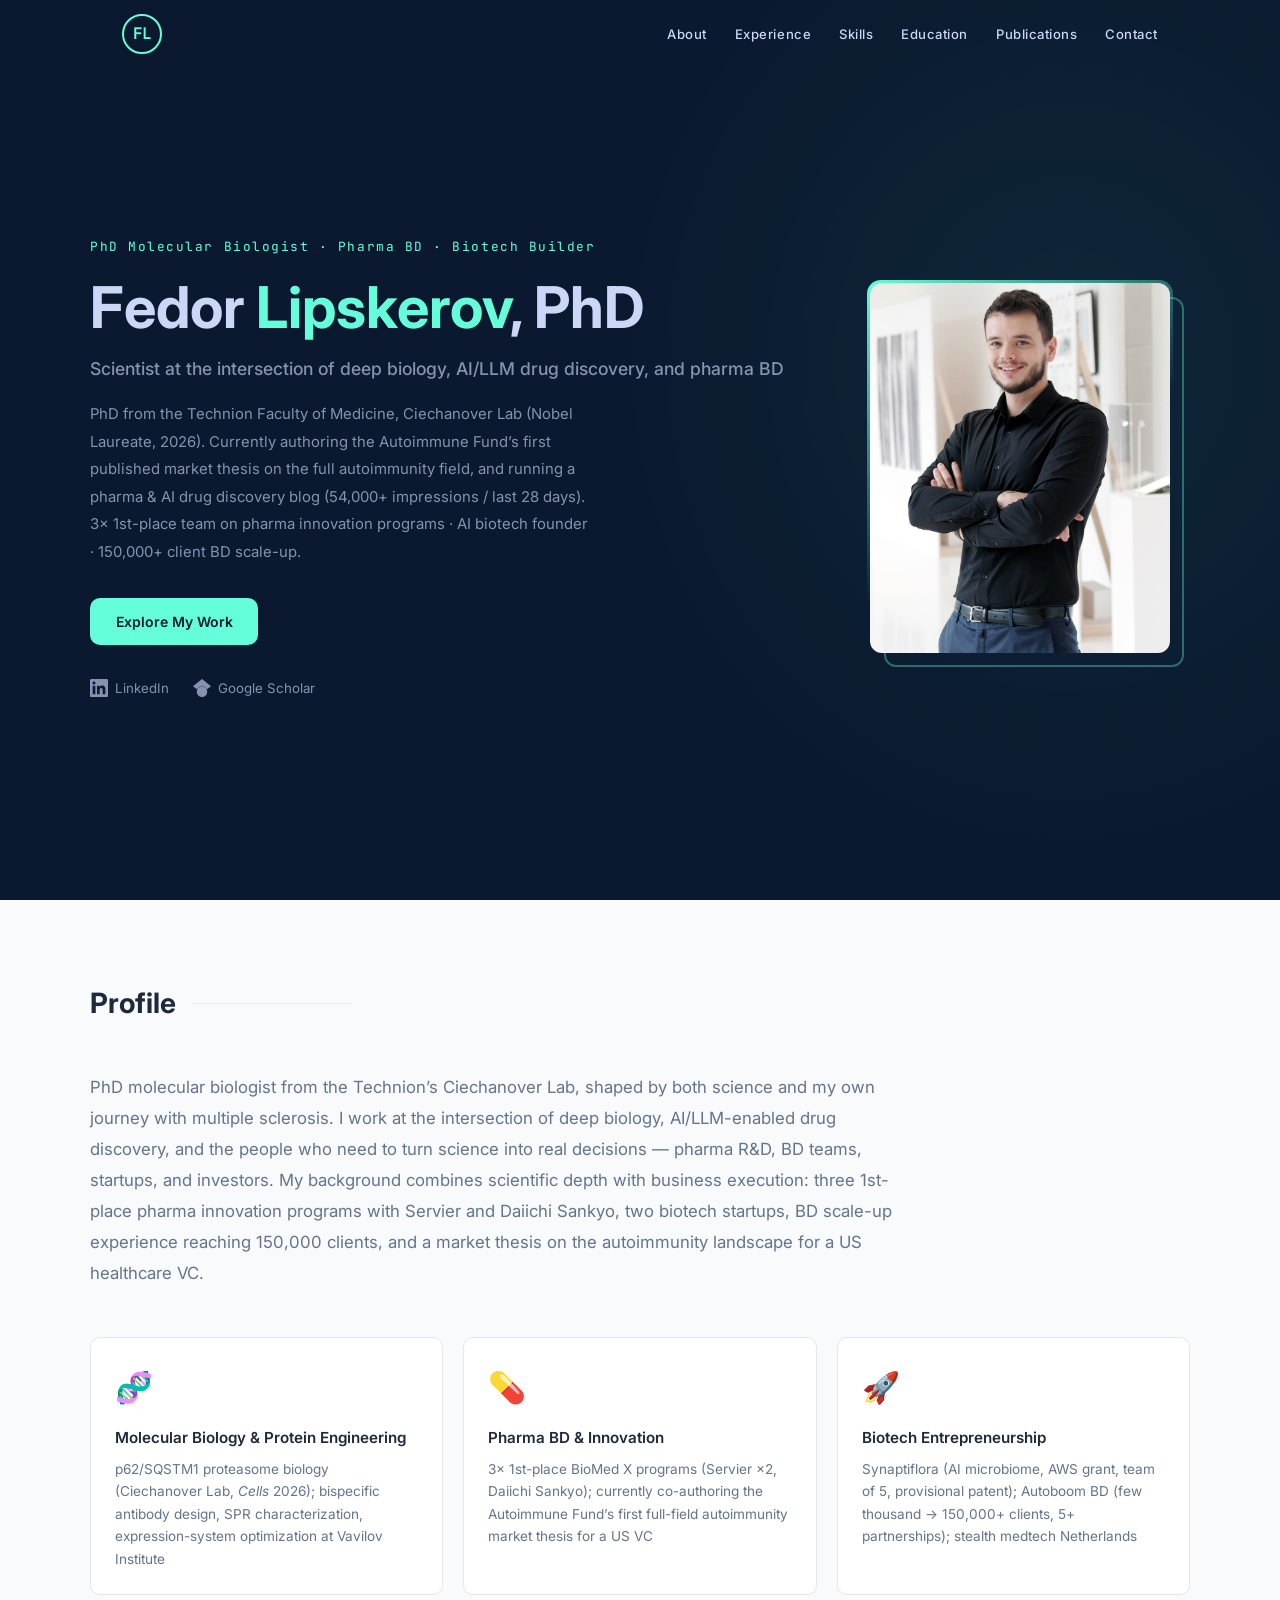
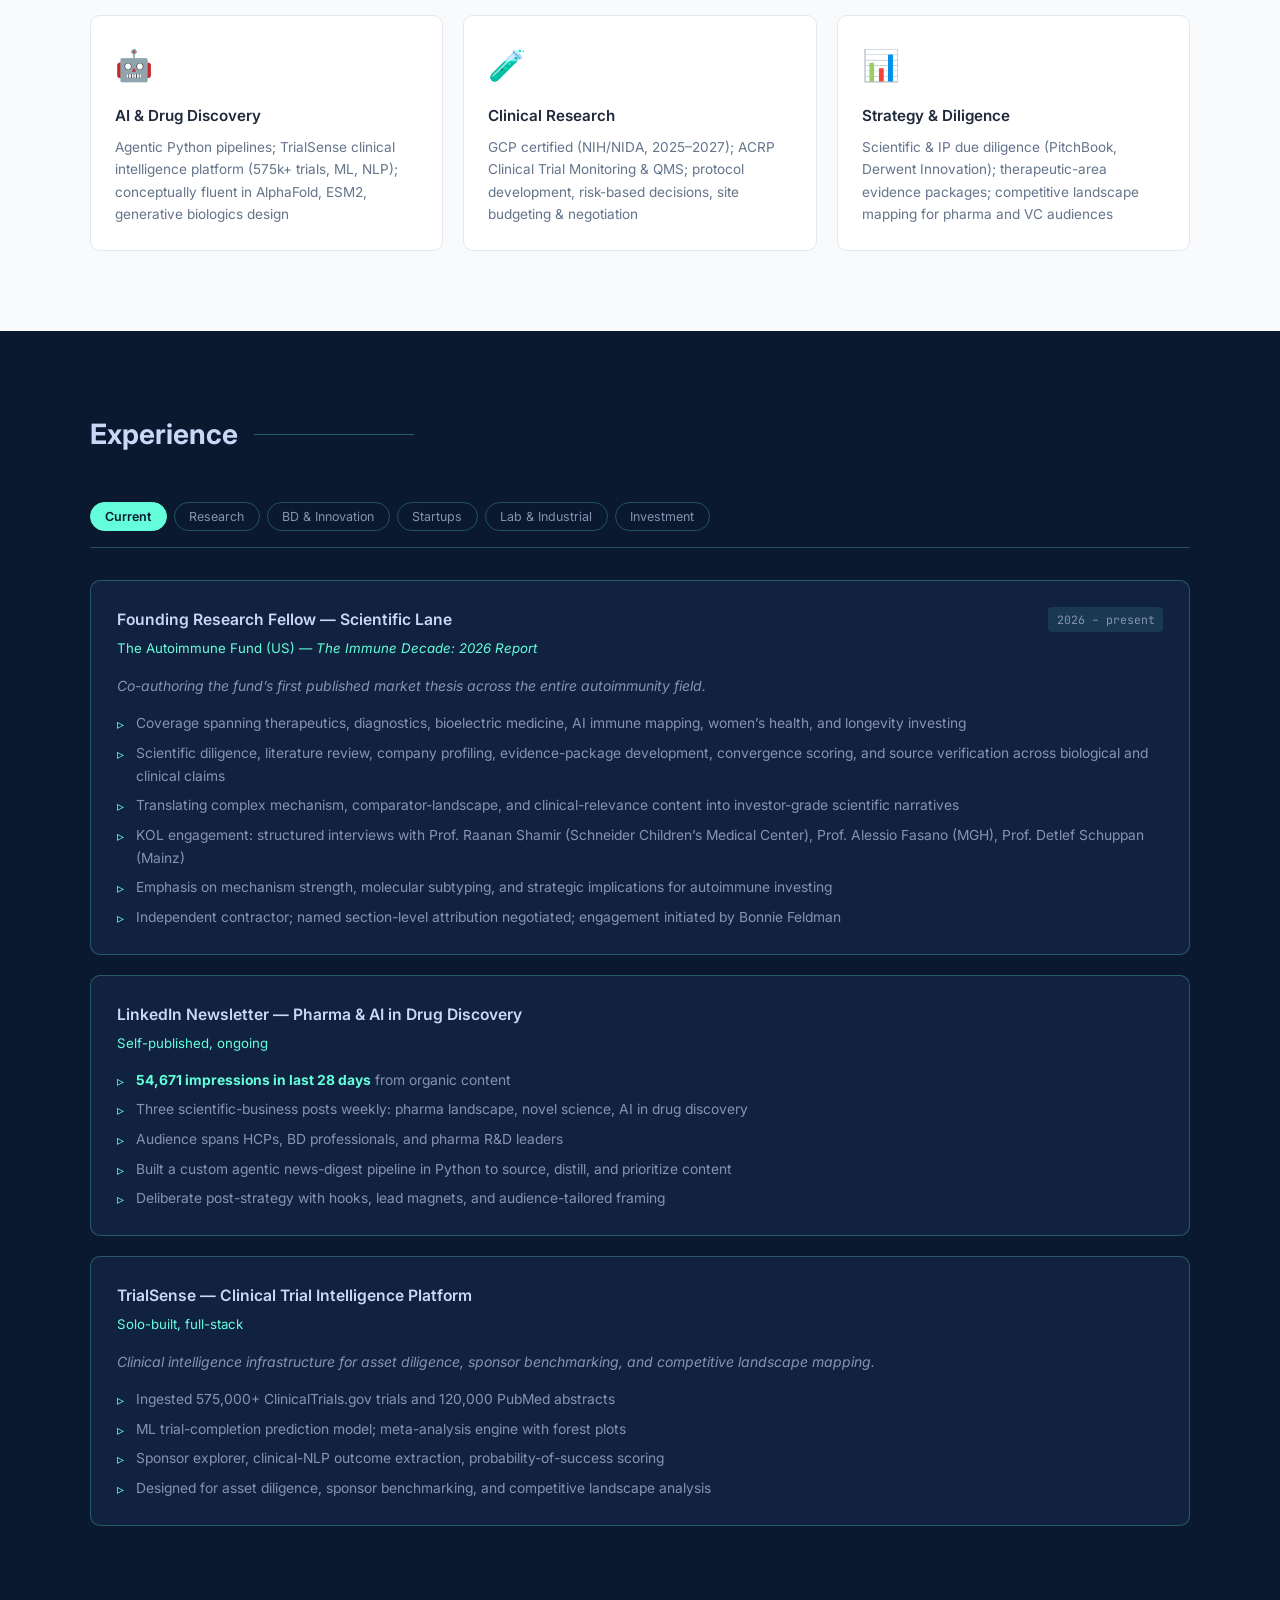
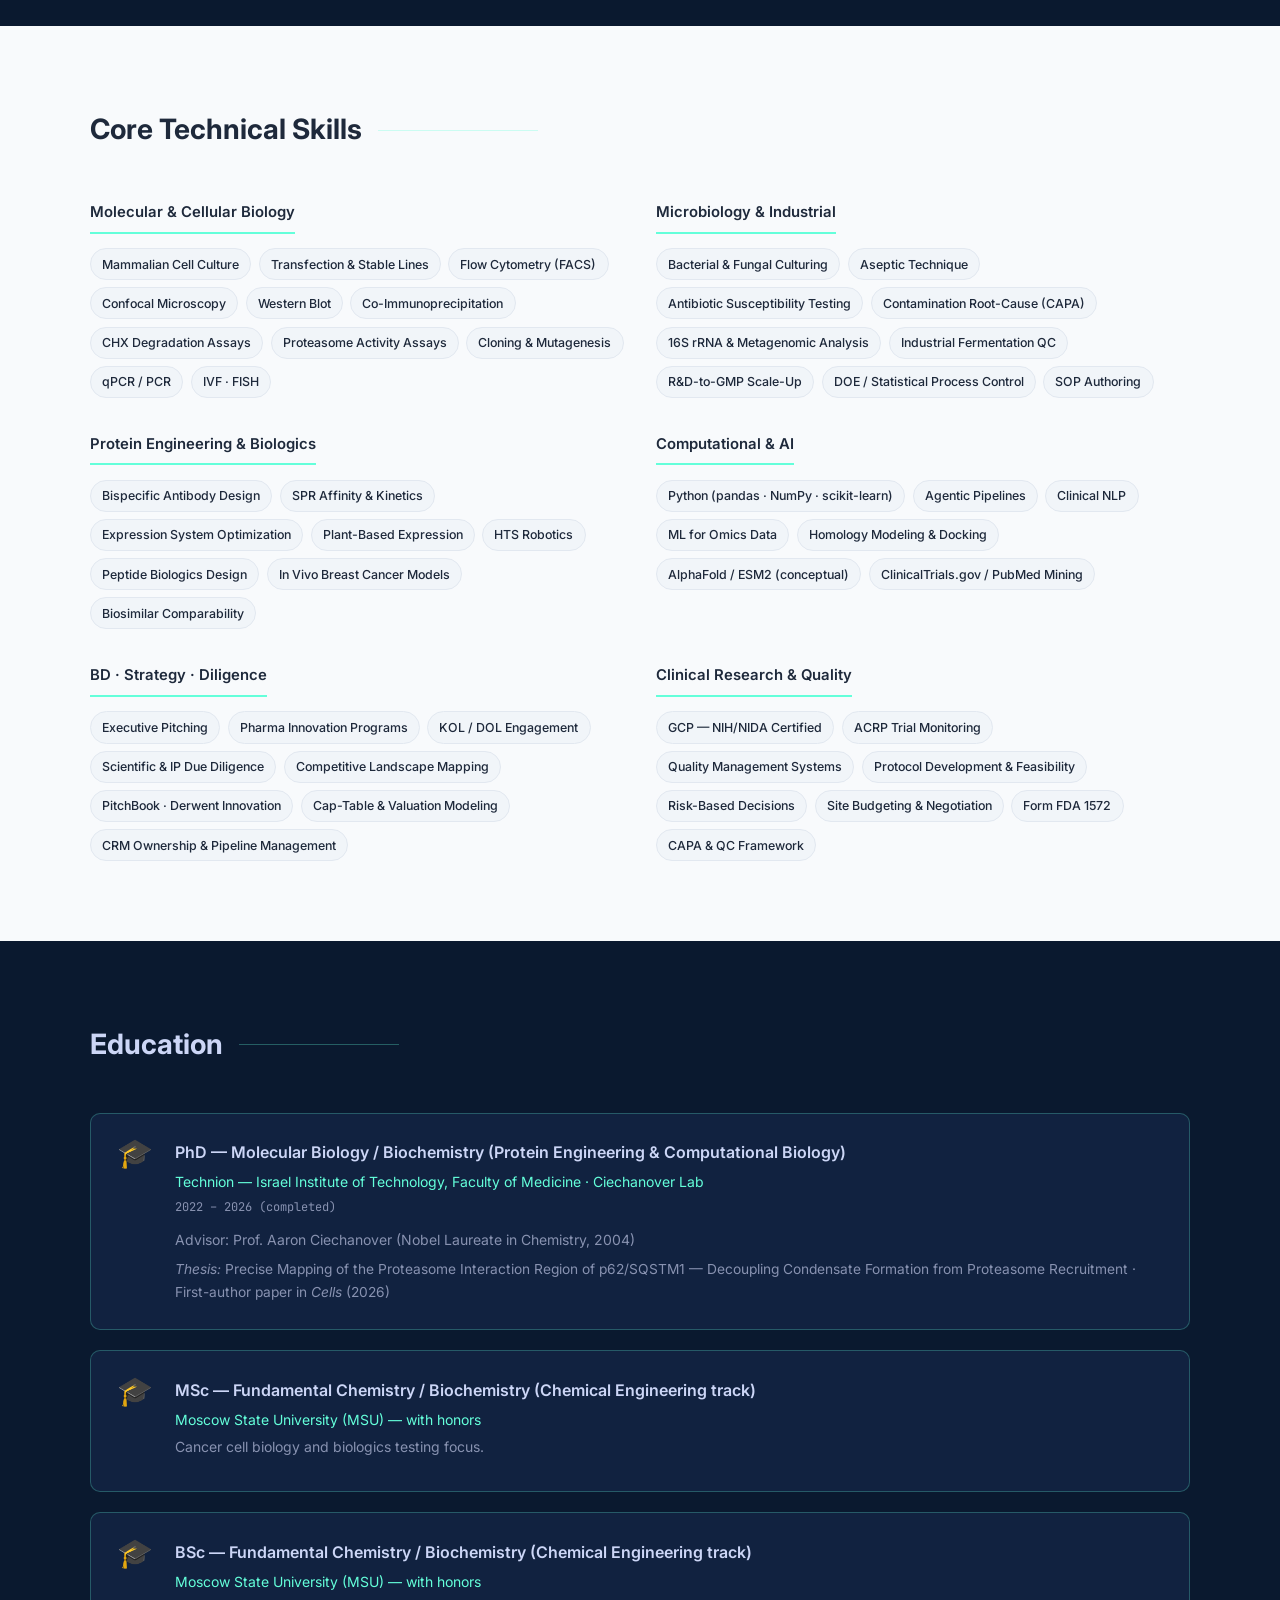
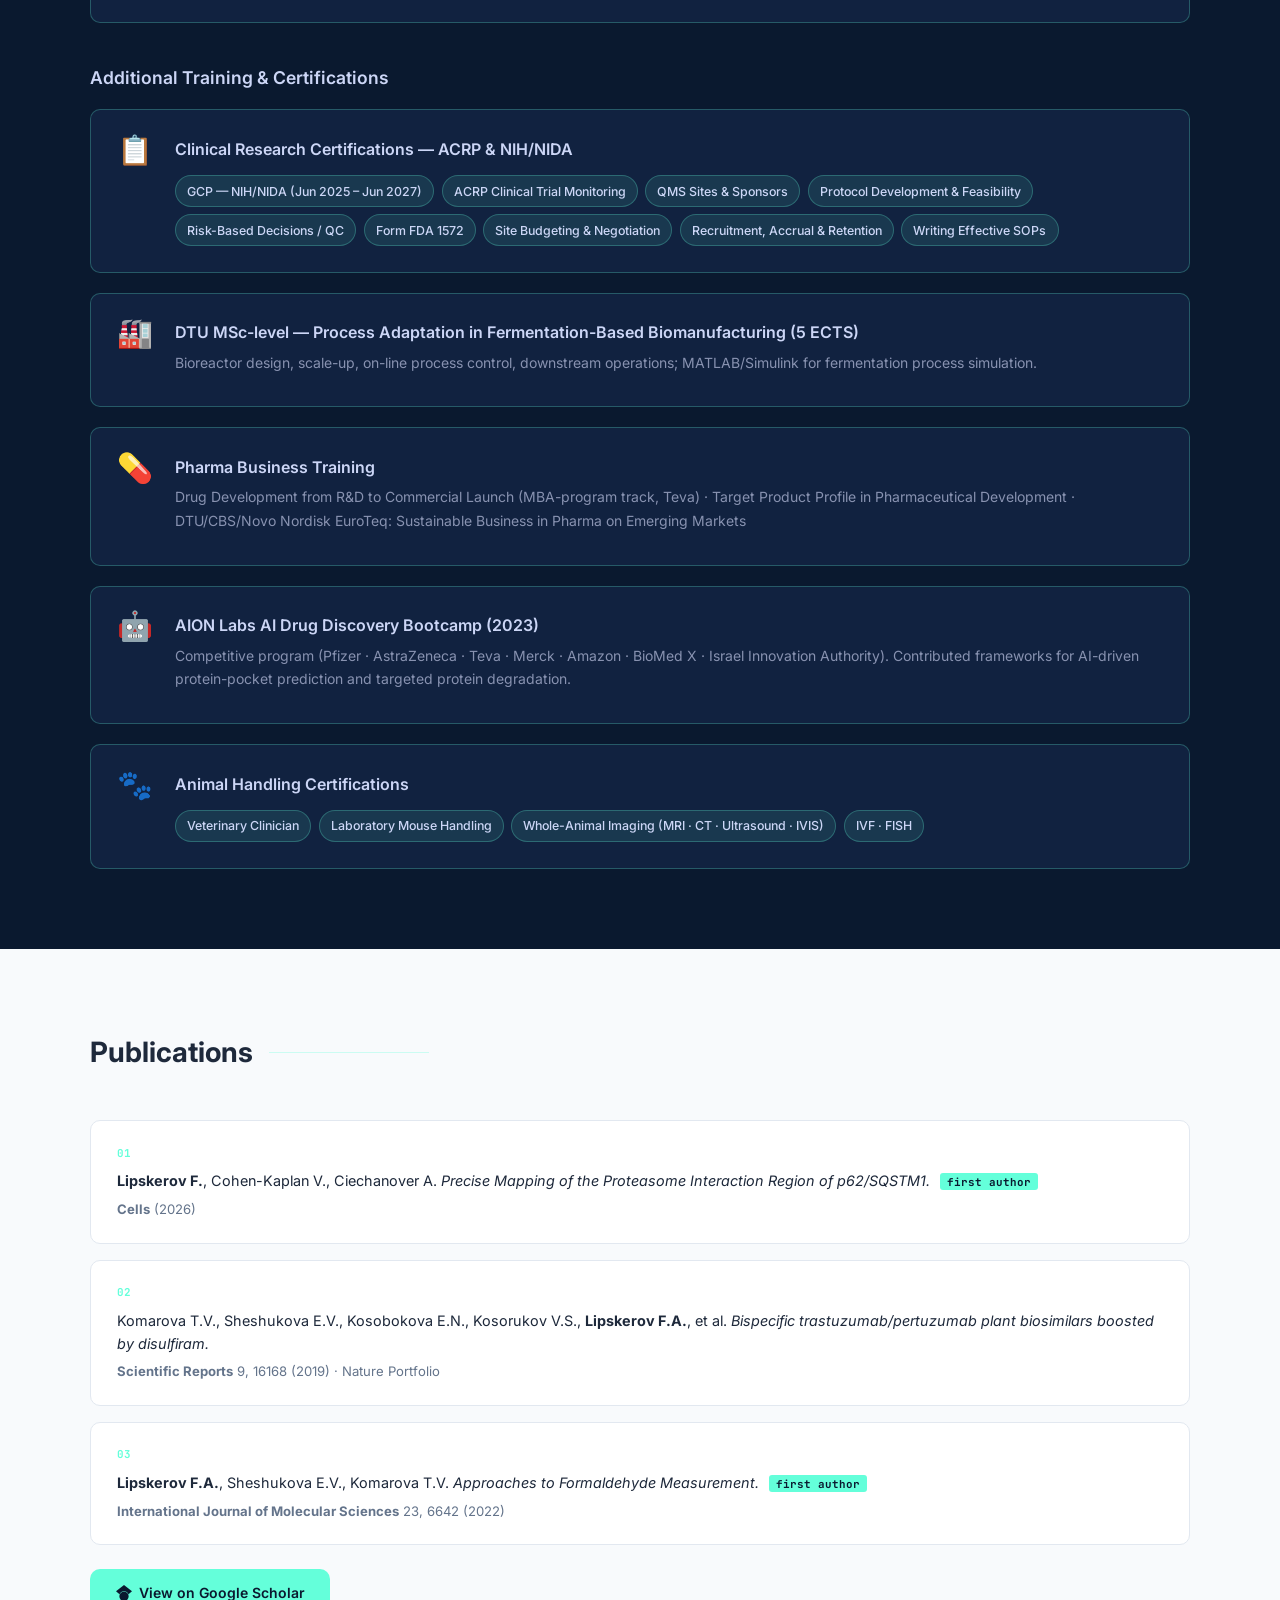
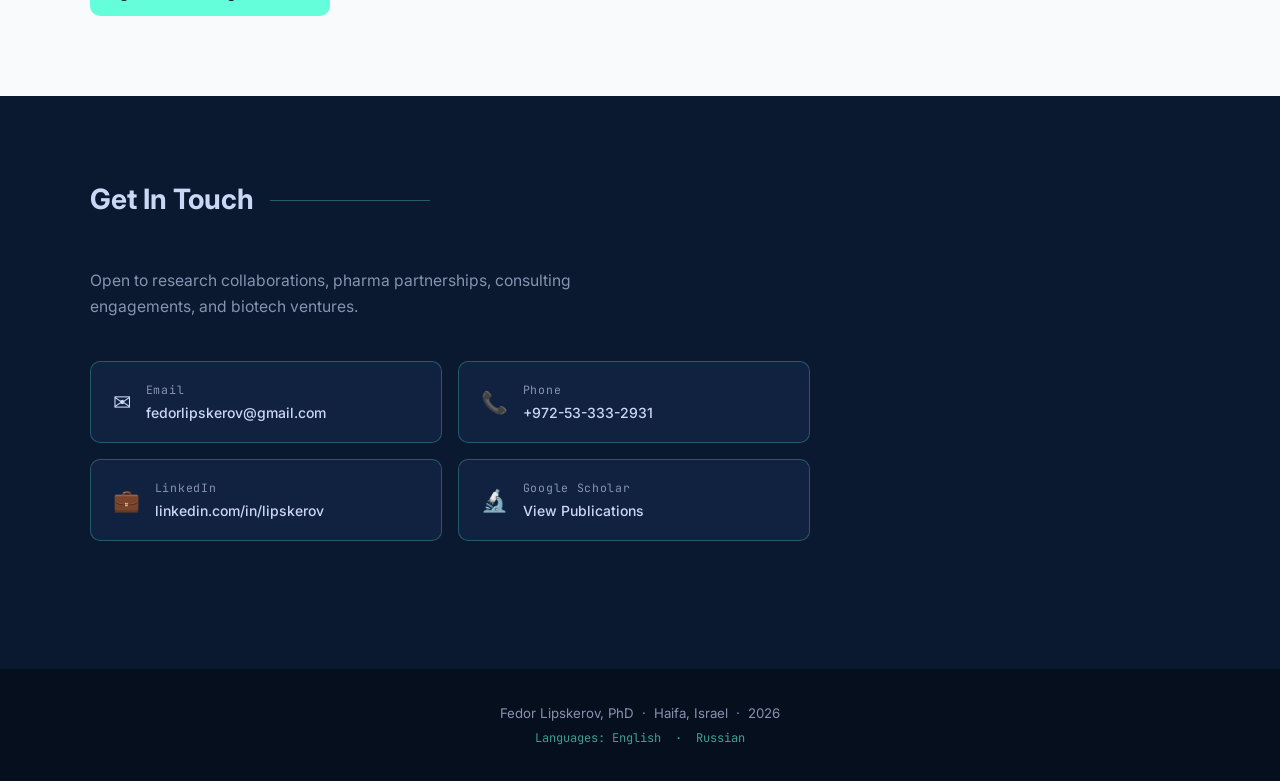
==== index.html @ 7c3f0fce "Update index.html" ====
<!DOCTYPE html>
<html lang="en">
<head>
  <meta charset="UTF-8" />
  <meta name="viewport" content="width=device-width, initial-scale=1.0" />
  <title>Fedor Lipskerov, PhD – Molecular Biologist & Pharma BD</title>
  <meta name="description" content="Personal webpage of Fedor Lipskerov, PhD – molecular biologist, pharma BD professional, and biotech builder based in Haifa, Israel." />
  <link rel="stylesheet" href="style.css" />
  <link rel="preconnect" href="https://fonts.googleapis.com" />
  <link rel="preconnect" href="https://fonts.gstatic.com" crossorigin />
  <link href="https://fonts.googleapis.com/css2?family=Inter:wght@300;400;500;600;700&family=JetBrains+Mono:wght@400;500&display=swap" rel="stylesheet" />
</head>
<body>

  <!-- ========== NAVBAR ========== -->
  <nav id="navbar">
    <div class="nav-container">
      <div class="nav-logo">FL</div>
      <ul class="nav-links" id="navLinks">
        <li><a href="#about">About</a></li>
        <li><a href="#experience">Experience</a></li>
        <li><a href="#skills">Skills</a></li>
        <li><a href="#education">Education</a></li>
        <li><a href="#publications">Publications</a></li>
        <li><a href="#contact">Contact</a></li>
      </ul>
      <button class="mobile-menu-btn" id="menuBtn" aria-label="Toggle menu">&#9776;</button>
    </div>
  </nav>

  <!-- ========== HERO ========== -->
  <section id="hero">
    <div class="hero-content">
      <div class="hero-text">
        <span class="hero-tag">PhD Molecular Biologist &middot; Pharma BD &middot; Biotech Builder</span>
        <h1>Fedor <span class="accent">Lipskerov</span>, PhD</h1>
        <p class="hero-subtitle">Scientist at the intersection of deep biology, AI/LLM drug discovery, and pharma BD</p>
        <p class="hero-desc">
          PhD from the Technion Faculty of Medicine, Ciechanover Lab (Nobel Laureate, 2026).
          Currently authoring the Autoimmune Fund&rsquo;s first published market thesis on the full
          autoimmunity field, and running a pharma &amp; AI drug discovery blog (54,000+ impressions / last 28 days).
          3&times; 1st-place team on pharma innovation programs &middot; AI biotech founder &middot; 150,000+ client BD scale-up.
        </p>
        <div class="hero-btns">
          <a href="#about" class="btn btn-primary">Explore My Work</a>
        </div>
        <div class="hero-socials">
          <a href="https://www.linkedin.com/in/lipskerov" target="_blank" rel="noopener" class="social-link">
            <svg viewBox="0 0 24 24" fill="currentColor" width="18" height="18" aria-hidden="true">
              <path d="M20.447 20.452h-3.554v-5.569c0-1.328-.027-3.037-1.852-3.037-1.853 0-2.136 1.445-2.136 2.939v5.667H9.351V9h3.414v1.561h.046c.477-.9 1.637-1.85 3.37-1.85 3.601 0 4.267 2.37 4.267 5.455v6.286zM5.337 7.433c-1.144 0-2.063-.926-2.063-2.065 0-1.138.92-2.063 2.063-2.063 1.14 0 2.064.925 2.064 2.063 0 1.139-.925 2.065-2.064 2.065zm1.782 13.019H3.555V9h3.564v11.452zM22.225 0H1.771C.792 0 0 .774 0 1.729v20.542C0 23.227.792 24 1.771 24h20.451C23.2 24 24 23.227 24 22.271V1.729C24 .774 23.2 0 22.222 0h.003z"/>
            </svg>
            LinkedIn
          </a>
          <a href="https://scholar.google.com/citations?user=RN_mG_8AAAAJ" target="_blank" rel="noopener" class="social-link">
            <svg viewBox="0 0 24 24" fill="currentColor" width="18" height="18" aria-hidden="true">
              <path d="M5.242 13.769L0 9.5 12 0l12 9.5-5.242 4.269C17.548 11.249 14.978 9.5 12 9.5c-2.977 0-5.548 1.748-6.758 4.269zM12 10a7 7 0 1 0 0 14 7 7 0 0 0 0-14z"/>
            </svg>
            Google Scholar
          </a>
        </div>
      </div>

      <div class="hero-photo">
        <div class="photo-wrapper">
          <img src="photo.jpg" alt="Fedor Lipskerov" />
        </div>
      </div>
    </div>
    <div class="hero-bg-decoration" aria-hidden="true"></div>
  </section>

  <!-- ========== ABOUT ========== -->
  <section id="about">
    <div class="container">
      <h2 class="section-title">Profile</h2>
      <p class="about-lead">
PhD molecular biologist from the Technion’s Ciechanover Lab, shaped by both science and my own journey with multiple sclerosis.
I work at the intersection of deep biology, AI/LLM-enabled drug discovery, and the people who need to turn science into real decisions — pharma R&D, BD teams, startups, and investors.
My background combines scientific depth with business execution: three 1st-place pharma innovation programs with Servier and Daiichi Sankyo, two biotech startups, BD scale-up experience reaching 150,000 clients, and a market thesis on the autoimmunity landscape for a US healthcare VC.
      </p>
      <div class="expertise-grid">
        <div class="expertise-card fade-up">
          <div class="expertise-icon">🧬</div>
          <h3>Molecular Biology &amp; Protein Engineering</h3>
          <p>p62/SQSTM1 proteasome biology (Ciechanover Lab, <em>Cells</em> 2026); bispecific antibody design, SPR characterization, expression-system optimization at Vavilov Institute</p>
        </div>
        <div class="expertise-card fade-up">
          <div class="expertise-icon">💊</div>
          <h3>Pharma BD &amp; Innovation</h3>
          <p>3&times; 1st-place BioMed X programs (Servier &times;2, Daiichi Sankyo); currently co-authoring the Autoimmune Fund&rsquo;s first full-field autoimmunity market thesis for a US VC</p>
        </div>
        <div class="expertise-card fade-up">
          <div class="expertise-icon">🚀</div>
          <h3>Biotech Entrepreneurship</h3>
          <p>Synaptiflora (AI microbiome, AWS grant, team of 5, provisional patent); Autoboom BD (few thousand &rarr; 150,000+ clients, 5+ partnerships); stealth medtech Netherlands</p>
        </div>
        <div class="expertise-card fade-up">
          <div class="expertise-icon">🤖</div>
          <h3>AI &amp; Drug Discovery</h3>
          <p>Agentic Python pipelines; TrialSense clinical intelligence platform (575k+ trials, ML, NLP); conceptually fluent in AlphaFold, ESM2, generative biologics design</p>
        </div>
        <div class="expertise-card fade-up">
          <div class="expertise-icon">🧪</div>
          <h3>Clinical Research</h3>
          <p>GCP certified (NIH/NIDA, 2025&ndash;2027); ACRP Clinical Trial Monitoring &amp; QMS; protocol development, risk-based decisions, site budgeting &amp; negotiation</p>
        </div>
        <div class="expertise-card fade-up">
          <div class="expertise-icon">📊</div>
          <h3>Strategy &amp; Diligence</h3>
          <p>Scientific &amp; IP due diligence (PitchBook, Derwent Innovation); therapeutic-area evidence packages; competitive landscape mapping for pharma and VC audiences</p>
        </div>
      </div>
    </div>
  </section>

  <!-- ========== EXPERIENCE ========== -->
  <section id="experience" class="section-dark">
    <div class="container">
      <h2 class="section-title">Experience</h2>

      <div class="experience-tabs" role="tablist">
        <button class="tab-btn active" data-tab="current" role="tab" aria-selected="true">Current</button>
        <button class="tab-btn" data-tab="research" role="tab" aria-selected="false">Research</button>
        <button class="tab-btn" data-tab="bdinnovation" role="tab" aria-selected="false">BD &amp; Innovation</button>
        <button class="tab-btn" data-tab="startups" role="tab" aria-selected="false">Startups</button>
        <button class="tab-btn" data-tab="labindustrial" role="tab" aria-selected="false">Lab &amp; Industrial</button>
        <button class="tab-btn" data-tab="investment" role="tab" aria-selected="false">Investment</button>
      </div>

      <div class="tab-content">

        <!-- Current -->
        <div class="tab-panel active" id="tab-current" role="tabpanel">
          <div class="experience-item fade-up">
            <div class="exp-header">
              <div>
                <h3>Founding Research Fellow &mdash; Scientific Lane</h3>
                <span class="exp-org">The Autoimmune Fund (US) &mdash; <em>The Immune Decade: 2026 Report</em></span>
              </div>
              <span class="exp-date">2026 &ndash; present</span>
            </div>
            <p class="exp-desc">Co-authoring the fund&rsquo;s first published market thesis across the entire autoimmunity field.</p>
            <ul class="exp-list">
              <li>Coverage spanning therapeutics, diagnostics, bioelectric medicine, AI immune mapping, women&rsquo;s health, and longevity investing</li>
              <li>Scientific diligence, literature review, company profiling, evidence-package development, convergence scoring, and source verification across biological and clinical claims</li>
              <li>Translating complex mechanism, comparator-landscape, and clinical-relevance content into investor-grade scientific narratives</li>
              <li>KOL engagement: structured interviews with Prof. Raanan Shamir (Schneider Children&rsquo;s Medical Center), Prof. Alessio Fasano (MGH), Prof. Detlef Schuppan (Mainz)</li>
              <li>Emphasis on mechanism strength, molecular subtyping, and strategic implications for autoimmune investing</li>
              <li>Independent contractor; named section-level attribution negotiated; engagement initiated by Bonnie Feldman</li>
            </ul>
          </div>
          <div class="experience-item fade-up">
            <div class="exp-header">
              <div>
                <h3>LinkedIn Newsletter &mdash; Pharma &amp; AI in Drug Discovery</h3>
                <span class="exp-org">Self-published, ongoing</span>
              </div>
            </div>
            <ul class="exp-list">
              <li><strong style="color: var(--accent)">54,671 impressions in last 28 days</strong> from organic content</li>
              <li>Three scientific-business posts weekly: pharma landscape, novel science, AI in drug discovery</li>
              <li>Audience spans HCPs, BD professionals, and pharma R&amp;D leaders</li>
              <li>Built a custom agentic news-digest pipeline in Python to source, distill, and prioritize content</li>
              <li>Deliberate post-strategy with hooks, lead magnets, and audience-tailored framing</li>
            </ul>
          </div>
          <div class="experience-item fade-up">
            <div class="exp-header">
              <div>
                <h3>TrialSense &mdash; Clinical Trial Intelligence Platform</h3>
                <span class="exp-org">Solo-built, full-stack</span>
              </div>
            </div>
            <p class="exp-desc">Clinical intelligence infrastructure for asset diligence, sponsor benchmarking, and competitive landscape mapping.</p>
            <ul class="exp-list">
              <li>Ingested 575,000+ ClinicalTrials.gov trials and 120,000 PubMed abstracts</li>
              <li>ML trial-completion prediction model; meta-analysis engine with forest plots</li>
              <li>Sponsor explorer, clinical-NLP outcome extraction, probability-of-success scoring</li>
              <li>Designed for asset diligence, sponsor benchmarking, and competitive landscape analysis</li>
            </ul>
          </div>
        </div>

        <!-- Research -->
        <div class="tab-panel" id="tab-research" role="tabpanel">
          <div class="experience-item fade-up">
            <div class="exp-header">
              <div>
                <h3>PhD &mdash; Molecular Biology / Biochemistry</h3>
                <span class="exp-org">Technion Faculty of Medicine &mdash; Ciechanover Lab (Nobel Laureate)</span>
              </div>
              <span class="exp-date">2022 &ndash; 2026 (completed)</span>
            </div>
            <p class="exp-desc"><em>Thesis:</em> Precise Mapping of the Proteasome Interaction Region of p62/SQSTM1 &mdash; Decoupling Condensate Formation from Proteasome Recruitment</p>
            <ul class="exp-list">
              <li>Engineered domain-specific p62/SQSTM1 mutant panels; mapped the Proteasome Interaction Region (PIR)</li>
              <li>Decoupled liquid&ndash;liquid phase separation (LLPS) from proteasome recruitment &mdash; mechanistic separation of two distinct p62 functions</li>
              <li>Confocal and super-resolution fluorescence microscopy &mdash; live-cell and fixed-sample imaging, condensate dynamics, quantitative image analysis</li>
              <li>Co-immunoprecipitation, CHX-chase degradation assays, in-cell proteasome activity assays</li>
              <li>AI-driven structural modeling, homology and docking analyses, computational validation of mutagenesis design</li>
              <li>First-author paper in <em>Cells</em> (2026); supervised by Nobel Laureate Prof. Aaron Ciechanover</li>
            </ul>
          </div>
          <div class="experience-item fade-up">
            <div class="exp-header">
              <div>
                <h3>Research Scientist</h3>
                <span class="exp-org">Vavilov Institute of General Genetics, Moscow</span>
              </div>
              <span class="exp-date">2016 &ndash; 2022</span>
            </div>
            <ul class="exp-list">
              <li>Engineered, tested, and contributed to production of a published anti-HER2 bispecific biosimilar platform (trastuzumab + pertuzumab) for oncology applications</li>
              <li>Full preclinical workflow: molecular design &rarr; binding validation &rarr; functional cytotoxicity assays &rarr; in vivo efficacy in HER2+ breast cancer models</li>
              <li>Surface Plasmon Resonance (SPR) for affinity and kinetic characterization vs. originator molecules</li>
              <li>Developed and optimized humanized plant-based expression systems for bispecific antibody production</li>
              <li>High-throughput screening (HTS) robotics for biologics expression-system evaluation and assay development</li>
              <li>Published in <em>Scientific Reports</em> (Nature) &mdash; bispecific trastuzumab/pertuzumab biosimilar platform (2019)</li>
              <li>Also contributed to formaldehyde metabolism research (published in <em>Int. J. Mol. Sciences</em>, 2022)</li>
            </ul>
          </div>
        </div>

        <!-- BD & Innovation -->
        <div class="tab-panel" id="tab-bdinnovation" role="tabpanel">
          <div class="experience-item fade-up">
            <div class="exp-header">
              <div>
                <h3>Pharma Innovation Programs</h3>
                <span class="exp-org">BioMed X Institute &mdash; Servier (&times;2) &middot; Daiichi Sankyo (&times;1)</span>
              </div>
              <span class="exp-date">2022 &ndash; 2025</span>
            </div>
            <p class="exp-desc"><strong style="color: var(--accent)">1st place team across all three programs &mdash; ~$1M/year follow-on funding secured per win</strong>, seeding internal pharma R&amp;D teams.</p>
            <ul class="exp-list">
              <li><strong>Daiichi Sankyo (oncology):</strong> contributed to design of a peptide-based bispecific biologics platform for solid-tumor targeting; co-owned scientific architecture and competitive positioning</li>
              <li><strong>Servier &mdash; program 1 (oncology):</strong> AI-driven bispecific antibody design strategy and target identification; computational platform fluency directly relevant to GenAI/LLM-based discovery</li>
              <li><strong>Servier &mdash; program 2 (autoimmune):</strong> contributed diagnostic and therapeutic platform concepts for autoimmune disease</li>
              <li>Pitched directly to senior pharma R&amp;D, leadership at Daiichi Sankyo (Japan) and Servier (Europe)</li>
              <li>Converted technical concepts into decision-ready cases</li>
            </ul>
          </div>
          <div class="experience-item fade-up">
            <div class="exp-header">
              <div>
                <h3>Business Development Manager</h3>
                <span class="exp-org">Autoboom &mdash; AI-Powered B2B Platform</span>
              </div>
              <span class="exp-date">2024 &ndash; 2025</span>
            </div>
            <ul class="exp-list">
              <li>Owned the full BD function: inbound and outbound pipeline, customer-facing partner negotiation, and deal closing</li>
              <li><strong style="color: var(--accent)">Grew active client base from a few thousand to 150,000+</strong> and signed 5+ strategic partnership agreements</li>
              <li>Built an agentic outbound system N8N (chatgpt / claude / Apollo / Apify / Phantom Buster ) &mdash; automated lead qualification, ICP scoring, multi-step outreach, and CRM updates; cut manual pipeline overhead ~60%</li>
            </ul>
          </div>
          <div class="experience-item fade-up">
            <div class="exp-header">
              <div>
                <h3>AION Labs AI Drug Discovery Bootcamp</h3>
                <span class="exp-org">Pfizer &middot; AstraZeneca &middot; Teva &middot; Merck &middot; Amazon &middot; BioMed X &middot; Israel Innovation Authority</span>
              </div>
              <span class="exp-date">2023</span>
            </div>
            <ul class="exp-list">
              <li>Selected for AION Labs&rsquo; competitive program (joint venture spanning leading global pharma and tech)</li>
              <li>Contributed frameworks for AI-driven druggable protein-pocket prediction and E3-ligase / molecular-glue identification for targeted protein degradation</li>
            </ul>
          </div>
        </div>

        <!-- Startups -->
        <div class="tab-panel" id="tab-startups" role="tabpanel">
          <div class="experience-item fade-up">
            <div class="exp-header">
              <div>
                <h3>Founder &amp; Scientific Lead</h3>
                <span class="exp-org">Synaptiflora &mdash; AI Microbiome Intelligence Platform (Israel)</span>
              </div>
              <span class="exp-date">2023 &ndash; 2025</span>
            </div>
            <ul class="exp-list">
              <li>Founded an AI-driven microbiome venture focused on the gut&ndash;disease axis (colorectal cancer, dysbiosis); built and led a team of five scientists</li>
              <li>Provisional patent filed; secured AWS grant for cloud and computational development</li>
              <li>Designed bioinformatic and ML pipelines for 16S rRNA and shotgun metagenomic data &mdash; QC, taxonomic profiling, and clinical-relevance interpretation</li>
              <li>Built R&amp;D relationships across global pharma and academic centers: Servier &middot; Merck &middot; Teva &middot; Novo Nordisk &middot; Rambam Health Care Campus &middot; Zurich University Hospital &middot; IBM Research Israel &middot; Cleveland Clinic Microbiome &middot; Tel Aviv University &middot; Technion</li>
              <li>Built investor narrative and pitch materials; engaged accelerators and VC networks</li>
            </ul>
          </div>
          <div class="experience-item fade-up">
            <div class="exp-header">
              <div>
                <h3>Founder &mdash; Stealth MedTech Startup</h3>
                <span class="exp-org">Digital Health for Dementia (Netherlands)</span>
              </div>
              <span class="exp-date">2022 &ndash; 2023</span>
            </div>
            <ul class="exp-list">
              <li>Founded a stealth-mode medtech venture building a digital tool for dementia patients</li>
              <li>Led product vision, scientific framing, regulatory positioning, and pilot strategy</li>
              <li>Closed a partnership with a Dutch nursing-home network; ran an end-user pilot with elderly patients and care staff</li>
              <li>Sole technical and clinical lead &mdash; regulatory framing, end-user research, EU healthcare-system navigation</li>
            </ul>
          </div>
        </div>

        <!-- Lab & Industrial -->
        <div class="tab-panel" id="tab-labindustrial" role="tabpanel">
          <div class="experience-item fade-up">
            <div class="exp-header">
              <div>
                <h3>Senior Clinician</h3>
                <span class="exp-org">Regional Veterinary Diagnostic Laboratory &mdash; Microbiology, Pathology, IHC, qPCR Divisions</span>
              </div>
              <span class="exp-date">2018 &ndash; 2020</span>
            </div>
            <ul class="exp-list">
              <li>High-throughput regional pathology lab; oversaw 4&ndash;6 technicians</li>
              <li>Hands-on microbiology bench: bacterial and fungal culturing on selective and differential media, plating, isolation, identification, biochemical and morphological characterization, antibiotic susceptibility testing, contamination control under strict aseptic technique</li>
              <li>Multi-section oversight: processed clinical samples (blood, urine, fecal, swabs, tissues) across microbiology, IHC/pathology, qPCR, hematology, and biochemistry</li>
              <li>Equipment &amp; vendor management: maintenance schedules, troubleshooting, inventory, and supplier coordination</li>
              <li>Operated under formal QC framework; trained technicians on SOPs; contributed to protocol updates and corrective action</li>
              <li>Integrated laboratory data with clinical case notes for treatment decisions; maintained sample chain-of-custody</li>
            </ul>
          </div>
          <div class="experience-item fade-up">
            <div class="exp-header">
              <div>
                <h3>QC Scientist &mdash; Industrial Biotech Division</h3>
                <span class="exp-org">EFKO Group &mdash; Phospholipase Enzyme Plant</span>
              </div>
              <span class="exp-date">2021 &ndash; 2022</span>
            </div>
            <ul class="exp-list">
              <li>Industrial fermentation contamination control: microbiological QC on yeast-based enzyme production line &mdash; environmental and surface monitoring, contamination identification and root-cause investigation</li>
              <li>Strain development &amp; optimization: developed and optimized yeast strains for industrial-scale phospholipase enzyme production via iterative DOE-style experiments</li>
              <li>Process scale-up: drove transition from R&amp;D bench to large-scale GMP production &mdash; fermentation parameters, growth-media composition, downstream conditions</li>
              <li>Designed QC assays for enzyme activity, expression levels, batch reproducibility, and product stability; established release criteria and tracked batch-to-batch variability</li>
            </ul>
          </div>
        </div>

        <!-- Investment -->
        <div class="tab-panel" id="tab-investment" role="tabpanel">
          <div class="experience-item fade-up">
            <div class="exp-header">
              <div>
                <h3>VC Associate / Startup Analyst</h3>
                <span class="exp-org">EFKO Group &mdash; Corporate Venture &amp; Strategic Investment</span>
              </div>
              <span class="exp-date">2021 &ndash; 2022</span>
            </div>
            <ul class="exp-list">
              <li>Full-cycle corporate-venture role: screened early- and growth-stage biotech and life-science companies for both investment AND technology acquisition</li>
              <li>Scientific and IP due diligence using PitchBook, Derwent Innovation, Mintel, and Web of Science</li>
              <li>Built competitive landscape analyses and valuation models</li>
              <li>Trained in deal mechanics: term sheets, cap-table analysis, valuation, and investment vs. acquisition decision frameworks</li>
            </ul>
          </div>

        </div>

      </div><!-- end tab-content -->
    </div>
  </section>

  <!-- ========== SKILLS ========== -->
  <section id="skills">
    <div class="container">
      <h2 class="section-title">Core Technical Skills</h2>
      <div class="skills-grid">
        <div class="skill-category fade-up">
          <h3>Molecular &amp; Cellular Biology</h3>
          <div class="skill-tags">
            <span class="tag">Mammalian Cell Culture</span>
            <span class="tag">Transfection &amp; Stable Lines</span>
            <span class="tag">Flow Cytometry (FACS)</span>
            <span class="tag">Confocal Microscopy</span>
            <span class="tag">Western Blot</span>
            <span class="tag">Co-Immunoprecipitation</span>
            <span class="tag">CHX Degradation Assays</span>
            <span class="tag">Proteasome Activity Assays</span>
            <span class="tag">Cloning &amp; Mutagenesis</span>
            <span class="tag">qPCR / PCR</span>
            <span class="tag">IVF &middot; FISH</span>
          </div>
        </div>
        <div class="skill-category fade-up">
          <h3>Microbiology &amp; Industrial</h3>
          <div class="skill-tags">
            <span class="tag">Bacterial &amp; Fungal Culturing</span>
            <span class="tag">Aseptic Technique</span>
            <span class="tag">Antibiotic Susceptibility Testing</span>
            <span class="tag">Contamination Root-Cause (CAPA)</span>
            <span class="tag">16S rRNA &amp; Metagenomic Analysis</span>
            <span class="tag">Industrial Fermentation QC</span>
            <span class="tag">R&amp;D-to-GMP Scale-Up</span>
            <span class="tag">DOE / Statistical Process Control</span>
            <span class="tag">SOP Authoring</span>
          </div>
        </div>
        <div class="skill-category fade-up">
          <h3>Protein Engineering &amp; Biologics</h3>
          <div class="skill-tags">
            <span class="tag">Bispecific Antibody Design</span>
            <span class="tag">SPR Affinity &amp; Kinetics</span>
            <span class="tag">Expression System Optimization</span>
            <span class="tag">Plant-Based Expression</span>
            <span class="tag">HTS Robotics</span>
            <span class="tag">Peptide Biologics Design</span>
            <span class="tag">In Vivo Breast Cancer Models</span>
            <span class="tag">Biosimilar Comparability</span>
          </div>
        </div>
        <div class="skill-category fade-up">
          <h3>Computational &amp; AI</h3>
          <div class="skill-tags">
            <span class="tag">Python (pandas &middot; NumPy &middot; scikit-learn)</span>
            <span class="tag">Agentic Pipelines</span>
            <span class="tag">Clinical NLP</span>
            <span class="tag">ML for Omics Data</span>
            <span class="tag">Homology Modeling &amp; Docking</span>
            <span class="tag">AlphaFold / ESM2 (conceptual)</span>
            <span class="tag">ClinicalTrials.gov / PubMed Mining</span>
          </div>
        </div>
        <div class="skill-category fade-up">
          <h3>BD &middot; Strategy &middot; Diligence</h3>
          <div class="skill-tags">
            <span class="tag">Executive Pitching</span>
            <span class="tag">Pharma Innovation Programs</span>
            <span class="tag">KOL / DOL Engagement</span>
            <span class="tag">Scientific &amp; IP Due Diligence</span>
            <span class="tag">Competitive Landscape Mapping</span>
            <span class="tag">PitchBook &middot; Derwent Innovation</span>
            <span class="tag">Cap-Table &amp; Valuation Modeling</span>
            <span class="tag">CRM Ownership &amp; Pipeline Management</span>
          </div>
        </div>
        <div class="skill-category fade-up">
          <h3>Clinical Research &amp; Quality</h3>
          <div class="skill-tags">
            <span class="tag">GCP &mdash; NIH/NIDA Certified</span>
            <span class="tag">ACRP Trial Monitoring</span>
            <span class="tag">Quality Management Systems</span>
            <span class="tag">Protocol Development &amp; Feasibility</span>
            <span class="tag">Risk-Based Decisions</span>
            <span class="tag">Site Budgeting &amp; Negotiation</span>
            <span class="tag">Form FDA 1572</span>
            <span class="tag">CAPA &amp; QC Framework</span>
          </div>
        </div>
      </div>
    </div>
  </section>

  <!-- ========== EDUCATION ========== -->
  <section id="education" class="section-dark">
    <div class="container">
      <h2 class="section-title">Education</h2>
      <div class="education-list">

        <div class="edu-item fade-up">
          <div class="edu-icon">🎓</div>
          <div class="edu-content">
            <h3>PhD &mdash; Molecular Biology / Biochemistry (Protein Engineering &amp; Computational Biology)</h3>
            <span class="edu-org">Technion &mdash; Israel Institute of Technology, Faculty of Medicine &middot; Ciechanover Lab</span>
            <span class="edu-date">2022 &ndash; 2026 (completed)</span>
            <p class="edu-detail">Advisor: Prof. Aaron Ciechanover (Nobel Laureate in Chemistry, 2004)</p>
            <p class="edu-thesis">
              <em>Thesis:</em> Precise Mapping of the Proteasome Interaction Region of p62/SQSTM1 &mdash;
              Decoupling Condensate Formation from Proteasome Recruitment &middot; First-author paper in <em>Cells</em> (2026)
            </p>
          </div>
        </div>

        <div class="edu-item fade-up">
          <div class="edu-icon">🎓</div>
          <div class="edu-content">
            <h3>MSc &mdash; Fundamental Chemistry / Biochemistry (Chemical Engineering track)</h3>
            <span class="edu-org">Moscow State University (MSU) &mdash; with honors</span>
            <p class="edu-detail">Cancer cell biology and biologics testing focus.</p>
          </div>
        </div>

        <div class="edu-item fade-up">
          <div class="edu-icon">🎓</div>
          <div class="edu-content">
            <h3>BSc &mdash; Fundamental Chemistry / Biochemistry (Chemical Engineering track)</h3>
            <span class="edu-org">Moscow State University (MSU) &mdash; with honors</span>
          </div>
        </div>

      </div>

      <div class="cert-block fade-up">
        <h3 class="cert-title">Additional Training &amp; Certifications</h3>
        <div class="education-list" style="margin-bottom: 0;">

          <div class="edu-item fade-up">
            <div class="edu-icon">📋</div>
            <div class="edu-content">
              <h3>Clinical Research Certifications &mdash; ACRP &amp; NIH/NIDA</h3>
              <div class="skill-tags" style="margin-top:0.75rem;">
                <span class="tag tag-dark">GCP &mdash; NIH/NIDA (Jun 2025 &ndash; Jun 2027)</span>
                <span class="tag tag-dark">ACRP Clinical Trial Monitoring</span>
                <span class="tag tag-dark">QMS Sites &amp; Sponsors</span>
                <span class="tag tag-dark">Protocol Development &amp; Feasibility</span>
                <span class="tag tag-dark">Risk-Based Decisions / QC</span>
                <span class="tag tag-dark">Form FDA 1572</span>
                <span class="tag tag-dark">Site Budgeting &amp; Negotiation</span>
                <span class="tag tag-dark">Recruitment, Accrual &amp; Retention</span>
                <span class="tag tag-dark">Writing Effective SOPs</span>
              </div>
            </div>
          </div>

          <div class="edu-item fade-up">
            <div class="edu-icon">🏭</div>
            <div class="edu-content">
              <h3>DTU MSc-level &mdash; Process Adaptation in Fermentation-Based Biomanufacturing (5 ECTS)</h3>
              <p class="edu-detail">Bioreactor design, scale-up, on-line process control, downstream operations; MATLAB/Simulink for fermentation process simulation.</p>
            </div>
          </div>

          <div class="edu-item fade-up">
            <div class="edu-icon">💊</div>
            <div class="edu-content">
              <h3>Pharma Business Training</h3>
              <p class="edu-detail">Drug Development from R&amp;D to Commercial Launch (MBA-program track, Teva) &middot; Target Product Profile in Pharmaceutical Development &middot; DTU/CBS/Novo Nordisk EuroTeq: Sustainable Business in Pharma on Emerging Markets</p>
            </div>
          </div>

          <div class="edu-item fade-up">
            <div class="edu-icon">🤖</div>
            <div class="edu-content">
              <h3>AION Labs AI Drug Discovery Bootcamp (2023)</h3>
              <p class="edu-detail">Competitive program (Pfizer &middot; AstraZeneca &middot; Teva &middot; Merck &middot; Amazon &middot; BioMed X &middot; Israel Innovation Authority). Contributed frameworks for AI-driven protein-pocket prediction and targeted protein degradation.</p>
            </div>
          </div>

          <div class="edu-item fade-up">
            <div class="edu-icon">🐾</div>
            <div class="edu-content">
              <h3>Animal Handling Certifications</h3>
              <div class="skill-tags" style="margin-top:0.75rem;">
                <span class="tag tag-dark">Veterinary Clinician</span>
                <span class="tag tag-dark">Laboratory Mouse Handling</span>
                <span class="tag tag-dark">Whole-Animal Imaging (MRI &middot; CT &middot; Ultrasound &middot; IVIS)</span>
                <span class="tag tag-dark">IVF &middot; FISH</span>
              </div>
            </div>
          </div>

        </div>
      </div>
    </div>
  </section>

  <!-- ========== PUBLICATIONS ========== -->
  <section id="publications">
    <div class="container">
      <h2 class="section-title">Publications</h2>
      <div class="pub-list">
        <div class="pub-item fade-up">
          <span class="pub-num">01</span>
          <p class="pub-title">
            <strong>Lipskerov F.</strong>, Cohen-Kaplan V., Ciechanover A.
            <em>Precise Mapping of the Proteasome Interaction Region of p62/SQSTM1.</em>
            <span class="pub-badge">first author</span>
          </p>
          <p class="pub-journal"><strong>Cells</strong> (2026)</p>
        </div>
        <div class="pub-item fade-up">
          <span class="pub-num">02</span>
          <p class="pub-title">
            Komarova T.V., Sheshukova E.V., Kosobokova E.N., Kosorukov V.S., <strong>Lipskerov F.A.</strong>, et al.
            <em>Bispecific trastuzumab/pertuzumab plant biosimilars boosted by disulfiram.</em>
          </p>
          <p class="pub-journal"><strong>Scientific Reports</strong> 9, 16168 (2019) &middot; Nature Portfolio</p>
        </div>
        <div class="pub-item fade-up">
          <span class="pub-num">03</span>
          <p class="pub-title">
            <strong>Lipskerov F.A.</strong>, Sheshukova E.V., Komarova T.V.
            <em>Approaches to Formaldehyde Measurement.</em>
            <span class="pub-badge">first author</span>
          </p>
          <p class="pub-journal"><strong>International Journal of Molecular Sciences</strong> 23, 6642 (2022)</p>
        </div>
      </div>
      <div style="margin-top: 1.5rem;">
        <a href="https://scholar.google.com/citations?user=RN_mG_8AAAAJ" target="_blank" rel="noopener" class="btn btn-primary">
          <svg viewBox="0 0 24 24" fill="currentColor" width="16" height="16" aria-hidden="true">
            <path d="M5.242 13.769L0 9.5 12 0l12 9.5-5.242 4.269C17.548 11.249 14.978 9.5 12 9.5c-2.977 0-5.548 1.748-6.758 4.269zM12 10a7 7 0 1 0 0 14 7 7 0 0 0 0-14z"/>
          </svg>
          View on Google Scholar
        </a>
      </div>
    </div>
  </section>

  <!-- ========== CONTACT ========== -->
  <section id="contact" class="section-dark">
    <div class="container">
      <h2 class="section-title">Get In Touch</h2>
      <p class="contact-lead">
        Open to research collaborations, pharma partnerships, consulting engagements, and biotech ventures.
      </p>
      <div class="contact-grid">
        <a href="mailto:fedorlipskerov@gmail.com" class="contact-card fade-up">
          <span class="contact-icon">✉</span>
          <div>
            <span class="contact-label">Email</span>
            <span class="contact-value">fedorlipskerov@gmail.com</span>
          </div>
        </a>
        <a href="tel:+972533332931" class="contact-card fade-up">
          <span class="contact-icon">📞</span>
          <div>
            <span class="contact-label">Phone</span>
            <span class="contact-value">+972-53-333-2931</span>
          </div>
        </a>
        <a href="https://www.linkedin.com/in/lipskerov" target="_blank" rel="noopener" class="contact-card fade-up">
          <span class="contact-icon">💼</span>
          <div>
            <span class="contact-label">LinkedIn</span>
            <span class="contact-value">linkedin.com/in/lipskerov</span>
          </div>
        </a>
        <a href="https://scholar.google.com/citations?user=RN_mG_8AAAAJ" target="_blank" rel="noopener" class="contact-card fade-up">
          <span class="contact-icon">🔬</span>
          <div>
            <span class="contact-label">Google Scholar</span>
            <span class="contact-value">View Publications</span>
          </div>
        </a>
      </div>
</div>
  </section>

  <!-- ========== FOOTER ========== -->
  <footer>
    <p>Fedor Lipskerov, PhD &nbsp;&middot;&nbsp; Haifa, Israel &nbsp;&middot;&nbsp; <span id="year"></span></p>
    <p class="footer-langs">Languages: English &nbsp;&middot;&nbsp; Russian</p>
  </footer>

  <script>
    document.getElementById('year').textContent = new Date().getFullYear();

    const navbar = document.getElementById('navbar');
    window.addEventListener('scroll', () => {
      navbar.classList.toggle('scrolled', window.scrollY > 50);
    });

    const menuBtn = document.getElementById('menuBtn');
    const navLinks = document.getElementById('navLinks');
    menuBtn.addEventListener('click', () => {
      navLinks.classList.toggle('mobile-open');
    });
    navLinks.querySelectorAll('a').forEach(a => {
      a.addEventListener('click', () => navLinks.classList.remove('mobile-open'));
    });

    document.querySelectorAll('.tab-btn').forEach(btn => {
      btn.addEventListener('click', () => {
        const target = btn.dataset.tab;
        document.querySelectorAll('.tab-btn').forEach(b => {
          b.classList.remove('active');
          b.setAttribute('aria-selected', 'false');
        });
        document.querySelectorAll('.tab-panel').forEach(p => p.classList.remove('active'));
        btn.classList.add('active');
        btn.setAttribute('aria-selected', 'true');
        document.getElementById('tab-' + target).classList.add('active');
      });
    });

    document.querySelectorAll('a[href^="#"]').forEach(a => {
      a.addEventListener('click', e => {
        const id = a.getAttribute('href');
        const target = document.querySelector(id);
        if (target) {
          e.preventDefault();
          target.scrollIntoView({ behavior: 'smooth', block: 'start' });
        }
      });
    });

    const observer = new IntersectionObserver(entries => {
      entries.forEach(entry => {
        if (entry.isIntersecting) {
          entry.target.classList.add('visible');
          observer.unobserve(entry.target);
        }
      });
    }, { threshold: 0.1 });

    document.querySelectorAll('.fade-up').forEach(el => observer.observe(el));
  </script>
</body>
</html>
---- style.css ----
/* ===================================================
   Fedor Lipskerov – Personal Webpage Stylesheet
   =================================================== */

/* ---- Reset & Base ---- */
*, *::before, *::after { margin: 0; padding: 0; box-sizing: border-box; }

:root {
  --bg-dark:    #0a192f;
  --bg-card:    #112240;
  --bg-light:   #f8fafc;
  --accent:     #64ffda;
  --accent-dim: rgba(100, 255, 218, 0.1);
  --accent-border: rgba(100, 255, 218, 0.25);
  --text-on-dark:   #ccd6f6;
  --text-muted-dark: #8892b0;
  --text-dark:  #1e293b;
  --text-muted: #64748b;
  --white:      #ffffff;
  --nav-h:      68px;
  --max-w:      1100px;
  --radius:     10px;
  --ease:       0.3s ease;
}

html { scroll-behavior: smooth; }

body {
  font-family: 'Inter', sans-serif;
  background: var(--bg-light);
  color: var(--text-dark);
  line-height: 1.7;
  overflow-x: hidden;
}

/* ===================================================
   NAVBAR
   =================================================== */
#navbar {
  position: fixed;
  top: 0; left: 0; right: 0;
  height: var(--nav-h);
  z-index: 1000;
  transition: background var(--ease), box-shadow var(--ease);
}

#navbar.scrolled {
  background: rgba(10, 25, 47, 0.97);
  backdrop-filter: blur(12px);
  box-shadow: 0 2px 24px rgba(0,0,0,0.35);
}

.nav-container {
  max-width: var(--max-w);
  margin: 0 auto;
  padding: 0 2rem;
  height: 100%;
  display: flex;
  align-items: center;
  justify-content: space-between;
}

.nav-logo {
  font-family: 'JetBrains Mono', monospace;
  font-size: 1rem;
  font-weight: 700;
  color: var(--accent);
  border: 2px solid var(--accent);
  width: 40px; height: 40px;
  border-radius: 50%;
  display: flex; align-items: center; justify-content: center;
  flex-shrink: 0;
  letter-spacing: -1px;
  transition: background var(--ease);
}
.nav-logo:hover { background: var(--accent-dim); }

.nav-links {
  display: flex;
  align-items: center;
  gap: 1.75rem;
  list-style: none;
}

.nav-links a {
  color: var(--text-on-dark);
  text-decoration: none;
  font-size: 0.82rem;
  font-weight: 500;
  letter-spacing: 0.04em;
  transition: color var(--ease);
  position: relative;
}
.nav-links a:not(.cv-btn)::after {
  content: '';
  position: absolute;
  bottom: -3px; left: 0;
  width: 0; height: 1px;
  background: var(--accent);
  transition: width var(--ease);
}
.nav-links a:not(.cv-btn):hover { color: var(--accent); }
.nav-links a:not(.cv-btn):hover::after { width: 100%; }

.cv-btn {
  border: 1px solid var(--accent) !important;
  color: var(--accent) !important;
  padding: 0.45rem 0.95rem;
  border-radius: var(--radius);
  font-family: 'JetBrains Mono', monospace;
  font-size: 0.75rem !important;
}
.cv-btn:hover { background: var(--accent-dim) !important; }

.mobile-menu-btn {
  display: none;
  background: none;
  border: none;
  color: var(--accent);
  font-size: 1.4rem;
  cursor: pointer;
  line-height: 1;
}

/* ===================================================
   HERO
   =================================================== */
#hero {
  min-height: 100vh;
  background: var(--bg-dark);
  display: flex;
  align-items: center;
  position: relative;
  overflow: hidden;
  padding: calc(var(--nav-h) + 2rem) 2rem 4rem;
}

.hero-bg-decoration {
  position: absolute;
  top: 0; right: 0;
  width: 55%; height: 100%;
  background: radial-gradient(ellipse at 70% 40%, rgba(100,255,218,0.06) 0%, transparent 65%);
  pointer-events: none;
}

.hero-content {
  max-width: var(--max-w);
  margin: 0 auto;
  width: 100%;
  display: grid;
  grid-template-columns: 1fr 340px;
  gap: 4rem;
  align-items: center;
}

.hero-tag {
  font-family: 'JetBrains Mono', monospace;
  font-size: 0.8rem;
  color: var(--accent);
  letter-spacing: 0.12em;
  display: block;
  margin-bottom: 1.1rem;
}

.hero-text h1 {
  font-size: clamp(2.4rem, 4.5vw, 3.8rem);
  font-weight: 700;
  color: var(--text-on-dark);
  line-height: 1.1;
  margin-bottom: 0.9rem;
}

.accent { color: var(--accent); }

.hero-subtitle {
  font-size: 1.1rem;
  color: var(--text-muted-dark);
  margin-bottom: 1.1rem;
  font-weight: 500;
}

.hero-desc {
  font-size: 0.93rem;
  color: var(--text-muted-dark);
  max-width: 500px;
  margin-bottom: 2rem;
  line-height: 1.85;
}

.hero-btns {
  display: flex;
  gap: 1rem;
  flex-wrap: wrap;
  margin-bottom: 2rem;
}

.btn {
  display: inline-flex;
  align-items: center;
  gap: 0.45rem;
  padding: 0.72rem 1.6rem;
  border-radius: var(--radius);
  font-size: 0.875rem;
  font-weight: 600;
  text-decoration: none;
  transition: transform var(--ease), box-shadow var(--ease), background var(--ease);
  cursor: pointer;
  border: none;
  font-family: 'Inter', sans-serif;
}
.btn-primary {
  background: var(--accent);
  color: var(--bg-dark);
}
.btn-primary:hover {
  background: #52e6c4;
  transform: translateY(-2px);
  box-shadow: 0 8px 22px rgba(100,255,218,0.28);
}
.btn-outline {
  background: transparent;
  color: var(--accent);
  border: 1px solid var(--accent);
}
.btn-outline:hover {
  background: var(--accent-dim);
  transform: translateY(-2px);
}

.hero-socials {
  display: flex;
  gap: 1.5rem;
  flex-wrap: wrap;
}
.social-link {
  display: inline-flex;
  align-items: center;
  gap: 0.45rem;
  color: var(--text-muted-dark);
  text-decoration: none;
  font-size: 0.83rem;
  transition: color var(--ease);
}
.social-link:hover { color: var(--accent); }

/* --- Hero Photo --- */
.hero-photo {
  display: flex;
  justify-content: center;
}
.photo-wrapper {
  position: relative;
  width: 300px;
  height: 370px;
}
.photo-wrapper img {
  width: 100%; height: 100%;
  object-fit: cover;
  object-position: top center;
  border-radius: 12px;
  position: relative;
  z-index: 1;
  filter: grayscale(15%) contrast(1.02);
  transition: filter var(--ease);
}
.photo-wrapper:hover img { filter: grayscale(0%) contrast(1); }

.photo-wrapper::before {
  content: '';
  position: absolute;
  inset: -3px;
  border-radius: 14px;
  background: linear-gradient(145deg, var(--accent) 0%, transparent 55%);
  z-index: 0;
}
.photo-wrapper::after {
  content: '';
  position: absolute;
  top: 14px; left: 14px;
  right: -14px; bottom: -14px;
  border: 2px solid var(--accent);
  border-radius: 12px;
  opacity: 0.35;
  transition: all var(--ease);
  z-index: 0;
}
.photo-wrapper:hover::after {
  top: 8px; left: 8px;
  right: -8px; bottom: -8px;
  opacity: 0.65;
}

/* ===================================================
   SHARED SECTION STYLES
   =================================================== */
section { padding: 5rem 2rem; }

.section-dark {
  background: var(--bg-dark);
  color: var(--text-on-dark);
}

.container {
  max-width: var(--max-w);
  margin: 0 auto;
}

.section-title {
  font-size: 1.75rem;
  font-weight: 700;
  margin-bottom: 2.75rem;
  display: inline-flex;
  align-items: center;
  gap: 1rem;
  color: inherit;
}
.section-title::after {
  content: '';
  display: inline-block;
  height: 1px;
  width: 160px;
  background: var(--accent);
  opacity: 0.3;
  flex-shrink: 0;
}

/* ===================================================
   FADE-UP ANIMATION
   =================================================== */
.fade-up {
  opacity: 0;
  transform: translateY(22px);
  transition: opacity 0.55s ease, transform 0.55s ease;
}
.fade-up.visible {
  opacity: 1;
  transform: translateY(0);
}

/* ===================================================
   ABOUT
   =================================================== */
.about-lead {
  font-size: 1.05rem;
  color: var(--text-muted);
  max-width: 820px;
  margin-bottom: 3rem;
  line-height: 1.85;
}

.expertise-grid {
  display: grid;
  grid-template-columns: repeat(3, 1fr);
  gap: 1.25rem;
}

.expertise-card {
  background: var(--white);
  border: 1px solid #e2e8f0;
  border-radius: var(--radius);
  padding: 1.5rem;
  transition: border-color var(--ease), box-shadow var(--ease), transform var(--ease);
}
.expertise-card:hover {
  border-color: var(--accent);
  box-shadow: 0 6px 28px rgba(100,255,218,0.12);
  transform: translateY(-4px);
}
.expertise-icon { font-size: 1.9rem; margin-bottom: 0.7rem; }
.expertise-card h3 {
  font-size: 0.95rem;
  font-weight: 600;
  margin-bottom: 0.45rem;
  color: var(--text-dark);
}
.expertise-card p {
  font-size: 0.85rem;
  color: var(--text-muted);
  line-height: 1.65;
}

/* ===================================================
   EXPERIENCE TABS
   =================================================== */
.experience-tabs {
  display: flex;
  flex-wrap: wrap;
  gap: 0.45rem;
  margin-bottom: 2rem;
  border-bottom: 1px solid var(--accent-border);
  padding-bottom: 1rem;
}

.tab-btn {
  background: transparent;
  border: 1px solid var(--accent-border);
  color: var(--text-muted-dark);
  padding: 0.38rem 0.9rem;
  border-radius: 20px;
  font-size: 0.78rem;
  cursor: pointer;
  font-family: 'Inter', sans-serif;
  transition: background var(--ease), color var(--ease), border-color var(--ease);
  white-space: nowrap;
}
.tab-btn:hover,
.tab-btn.active {
  background: var(--accent);
  color: var(--bg-dark);
  border-color: var(--accent);
  font-weight: 600;
}

.tab-panel { display: none; }
.tab-panel.active {
  display: block;
  animation: fadeSlide 0.3s ease;
}

@keyframes fadeSlide {
  from { opacity: 0; transform: translateY(8px); }
  to   { opacity: 1; transform: translateY(0); }
}

.experience-item {
  background: var(--bg-card);
  border: 1px solid var(--accent-border);
  border-radius: var(--radius);
  padding: 1.6rem;
  margin-bottom: 1.25rem;
  transition: border-color var(--ease);
}
.experience-item:hover { border-color: var(--accent); }

.exp-header {
  display: flex;
  justify-content: space-between;
  align-items: flex-start;
  gap: 1rem;
  margin-bottom: 0.9rem;
}
.exp-header h3 {
  font-size: 0.98rem;
  font-weight: 600;
  color: var(--text-on-dark);
  margin-bottom: 0.22rem;
}
.exp-org {
  font-size: 0.83rem;
  color: var(--accent);
  display: block;
}
.exp-date {
  font-family: 'JetBrains Mono', monospace;
  font-size: 0.72rem;
  color: var(--text-muted-dark);
  background: var(--accent-dim);
  padding: 0.18rem 0.55rem;
  border-radius: 4px;
  white-space: nowrap;
  height: fit-content;
}
.exp-desc {
  font-size: 0.875rem;
  color: var(--text-muted-dark);
  margin-bottom: 0.9rem;
  font-style: italic;
}
.exp-list {
  list-style: none;
  display: flex;
  flex-direction: column;
  gap: 0.42rem;
}
.exp-list li {
  font-size: 0.865rem;
  color: var(--text-muted-dark);
  padding-left: 1.2rem;
  position: relative;
  line-height: 1.65;
}
.exp-list li::before {
  content: '▹';
  position: absolute;
  left: 0;
  color: var(--accent);
  font-size: 0.9rem;
}

/* ===================================================
   SKILLS
   =================================================== */
.skills-grid {
  display: grid;
  grid-template-columns: repeat(2, 1fr);
  gap: 2rem;
}

.skill-category h3 {
  font-size: 0.93rem;
  font-weight: 600;
  color: var(--text-dark);
  margin-bottom: 0.9rem;
  padding-bottom: 0.4rem;
  border-bottom: 2px solid var(--accent);
  display: inline-block;
}

.skill-tags {
  display: flex;
  flex-wrap: wrap;
  gap: 0.45rem;
}
.tag {
  background: #f1f5f9;
  color: var(--text-dark);
  border: 1px solid #e2e8f0;
  padding: 0.28rem 0.7rem;
  border-radius: 20px;
  font-size: 0.775rem;
  font-weight: 500;
  transition: background var(--ease), border-color var(--ease), color var(--ease);
  cursor: default;
}
.tag:hover {
  background: var(--accent);
  color: var(--bg-dark);
  border-color: var(--accent);
}
.tag-dark {
  background: var(--accent-dim);
  color: var(--text-on-dark);
  border-color: var(--accent-border);
}
.tag-dark:hover {
  background: var(--accent);
  color: var(--bg-dark);
}

/* ===================================================
   EDUCATION
   =================================================== */
.education-list {
  display: flex;
  flex-direction: column;
  gap: 1.25rem;
  margin-bottom: 2.5rem;
}

.edu-item {
  display: flex;
  gap: 1.4rem;
  background: var(--bg-card);
  border: 1px solid var(--accent-border);
  border-radius: var(--radius);
  padding: 1.6rem;
  transition: border-color var(--ease);
}
.edu-item:hover { border-color: var(--accent); }

.edu-icon { font-size: 1.8rem; flex-shrink: 0; line-height: 1; }

.edu-content h3 {
  font-size: 1rem;
  font-weight: 600;
  color: var(--text-on-dark);
  margin-bottom: 0.25rem;
}
.edu-org {
  font-size: 0.875rem;
  color: var(--accent);
  display: block;
  margin-bottom: 0.2rem;
}
.edu-date {
  font-family: 'JetBrains Mono', monospace;
  font-size: 0.75rem;
  color: var(--text-muted-dark);
  display: block;
  margin-bottom: 0.65rem;
}
.edu-detail {
  font-size: 0.875rem;
  color: var(--text-muted-dark);
  margin-bottom: 0.4rem;
}
.edu-thesis {
  font-size: 0.86rem;
  color: var(--text-muted-dark);
  line-height: 1.65;
}

/* Certification block */
.cert-block { margin-top: 0.5rem; }
.cert-title {
  font-size: 1.1rem;
  font-weight: 600;
  color: var(--text-on-dark);
  margin-bottom: 1rem;
}
.cert-card {
  display: flex;
  gap: 1.2rem;
  align-items: flex-start;
  background: var(--bg-card);
  border: 1px solid var(--accent-border);
  border-radius: var(--radius);
  padding: 1.5rem;
  max-width: 640px;
  transition: border-color var(--ease);
}
.cert-card:hover { border-color: var(--accent); }
.cert-icon { font-size: 1.8rem; flex-shrink: 0; }
.cert-card h4 {
  font-size: 0.95rem;
  font-weight: 600;
  color: var(--text-on-dark);
}

/* ===================================================
   PUBLICATIONS
   =================================================== */
.pub-box {
  background: var(--white);
  border: 1px solid #e2e8f0;
  border-radius: var(--radius);
  padding: 2.5rem 2rem;
  max-width: 600px;
  text-align: center;
}
.pub-box p {
  color: var(--text-muted);
  font-size: 0.95rem;
  line-height: 1.75;
  margin-bottom: 1.75rem;
}

/* ===================================================
   CONTACT
   =================================================== */
.contact-lead {
  font-size: 0.98rem;
  color: var(--text-muted-dark);
  margin-bottom: 2.5rem;
  max-width: 500px;
}

.contact-grid {
  display: grid;
  grid-template-columns: repeat(2, 1fr);
  gap: 1rem;
  max-width: 720px;
  margin-bottom: 3rem;
}

.contact-card {
  display: flex;
  align-items: center;
  gap: 0.9rem;
  background: var(--bg-card);
  border: 1px solid var(--accent-border);
  border-radius: var(--radius);
  padding: 1.1rem 1.4rem;
  text-decoration: none;
  color: inherit;
  transition: border-color var(--ease), transform var(--ease), box-shadow var(--ease);
}
.contact-card:hover {
  border-color: var(--accent);
  transform: translateY(-3px);
  box-shadow: 0 8px 22px rgba(100,255,218,0.12);
}
.contact-icon { font-size: 1.35rem; flex-shrink: 0; }
.contact-label {
  display: block;
  font-size: 0.72rem;
  color: var(--text-muted-dark);
  font-family: 'JetBrains Mono', monospace;
  letter-spacing: 0.06em;
  margin-bottom: 0.1rem;
}
.contact-value {
  display: block;
  font-size: 0.875rem;
  color: var(--text-on-dark);
  font-weight: 500;
}

.cv-cta {
  text-align: center;
  border-top: 1px solid var(--accent-border);
  padding-top: 2.5rem;
  max-width: 520px;
}
.cv-cta p {
  font-size: 0.93rem;
  color: var(--text-muted-dark);
  margin-bottom: 1.4rem;
  line-height: 1.7;
}

/* ===================================================
   FOOTER
   =================================================== */
footer {
  background: #060f1e;
  color: var(--text-muted-dark);
  text-align: center;
  padding: 2rem;
  font-size: 0.83rem;
  line-height: 1.9;
}
.footer-langs {
  font-family: 'JetBrains Mono', monospace;
  font-size: 0.75rem;
  color: var(--accent);
  opacity: 0.6;
}

/* ===================================================
   RESPONSIVE
   =================================================== */
@media (max-width: 920px) {
  .hero-content {
    grid-template-columns: 1fr;
    text-align: center;
  }
  .hero-photo { order: -1; }
  .photo-wrapper { width: 210px; height: 255px; }
  .hero-btns, .hero-socials { justify-content: center; }
  .hero-desc { margin-left: auto; margin-right: auto; }
  .expertise-grid { grid-template-columns: repeat(2, 1fr); }
  .skills-grid { grid-template-columns: 1fr; }
  .contact-grid { grid-template-columns: 1fr; max-width: 420px; }
  .cv-cta { margin: 0 auto; }
}

@media (max-width: 640px) {
  .nav-links {
    display: none;
    flex-direction: column;
    position: fixed;
    top: var(--nav-h);
    right: 0;
    background: var(--bg-dark);
    width: 260px;
    padding: 1.75rem;
    gap: 1.4rem;
    height: calc(100vh - var(--nav-h));
    box-shadow: -5px 0 24px rgba(0,0,0,0.35);
    overflow-y: auto;
  }
  .nav-links.mobile-open { display: flex; }
  .mobile-menu-btn { display: block; }

  .expertise-grid { grid-template-columns: 1fr; }
  .exp-header { flex-direction: column; }
  .experience-tabs { gap: 0.3rem; }
  .tab-btn { font-size: 0.72rem; padding: 0.3rem 0.65rem; }
  .section-title::after { width: 60px; }
  .edu-item { flex-direction: column; gap: 0.75rem; }
  .cert-card { flex-direction: column; }
  #hero { padding-top: calc(var(--nav-h) + 1rem); }
}

@media (max-width: 400px) {
  .hero-text h1 { font-size: 2rem; }
  .photo-wrapper { width: 180px; height: 220px; }
  .btn { padding: 0.65rem 1.2rem; font-size: 0.82rem; }
}
/* ===================================================
   PUBLICATIONS LIST
   =================================================== */
.pub-list {
  display: flex;
  flex-direction: column;
  gap: 1rem;
  margin-bottom: 1.5rem;
}

.pub-item {
  background: var(--white);
  border: 1px solid #e2e8f0;
  border-radius: var(--radius);
  padding: 1.4rem 1.6rem;
  transition: border-color var(--ease), box-shadow var(--ease);
}
.pub-item:hover {
  border-color: var(--accent);
  box-shadow: 0 4px 16px rgba(100,255,218,0.10);
}

.pub-num {
  font-family: 'JetBrains Mono', monospace;
  font-size: 0.68rem;
  color: var(--accent);
  font-weight: 700;
  letter-spacing: 0.08em;
  margin-bottom: 0.45rem;
  display: block;
}

.pub-title {
  font-size: 0.9rem;
  color: var(--text-dark);
  line-height: 1.6;
  margin-bottom: 0.35rem;
}

.pub-journal {
  font-size: 0.82rem;
  color: var(--text-muted);
}

.pub-badge {
  font-size: 0.68rem;
  background: var(--accent);
  color: var(--bg-dark);
  padding: 0.1rem 0.45rem;
  border-radius: 3px;
  font-weight: 700;
  font-family: 'JetBrains Mono', monospace;
  margin-left: 0.4rem;
  vertical-align: middle;
  white-space: nowrap;
}
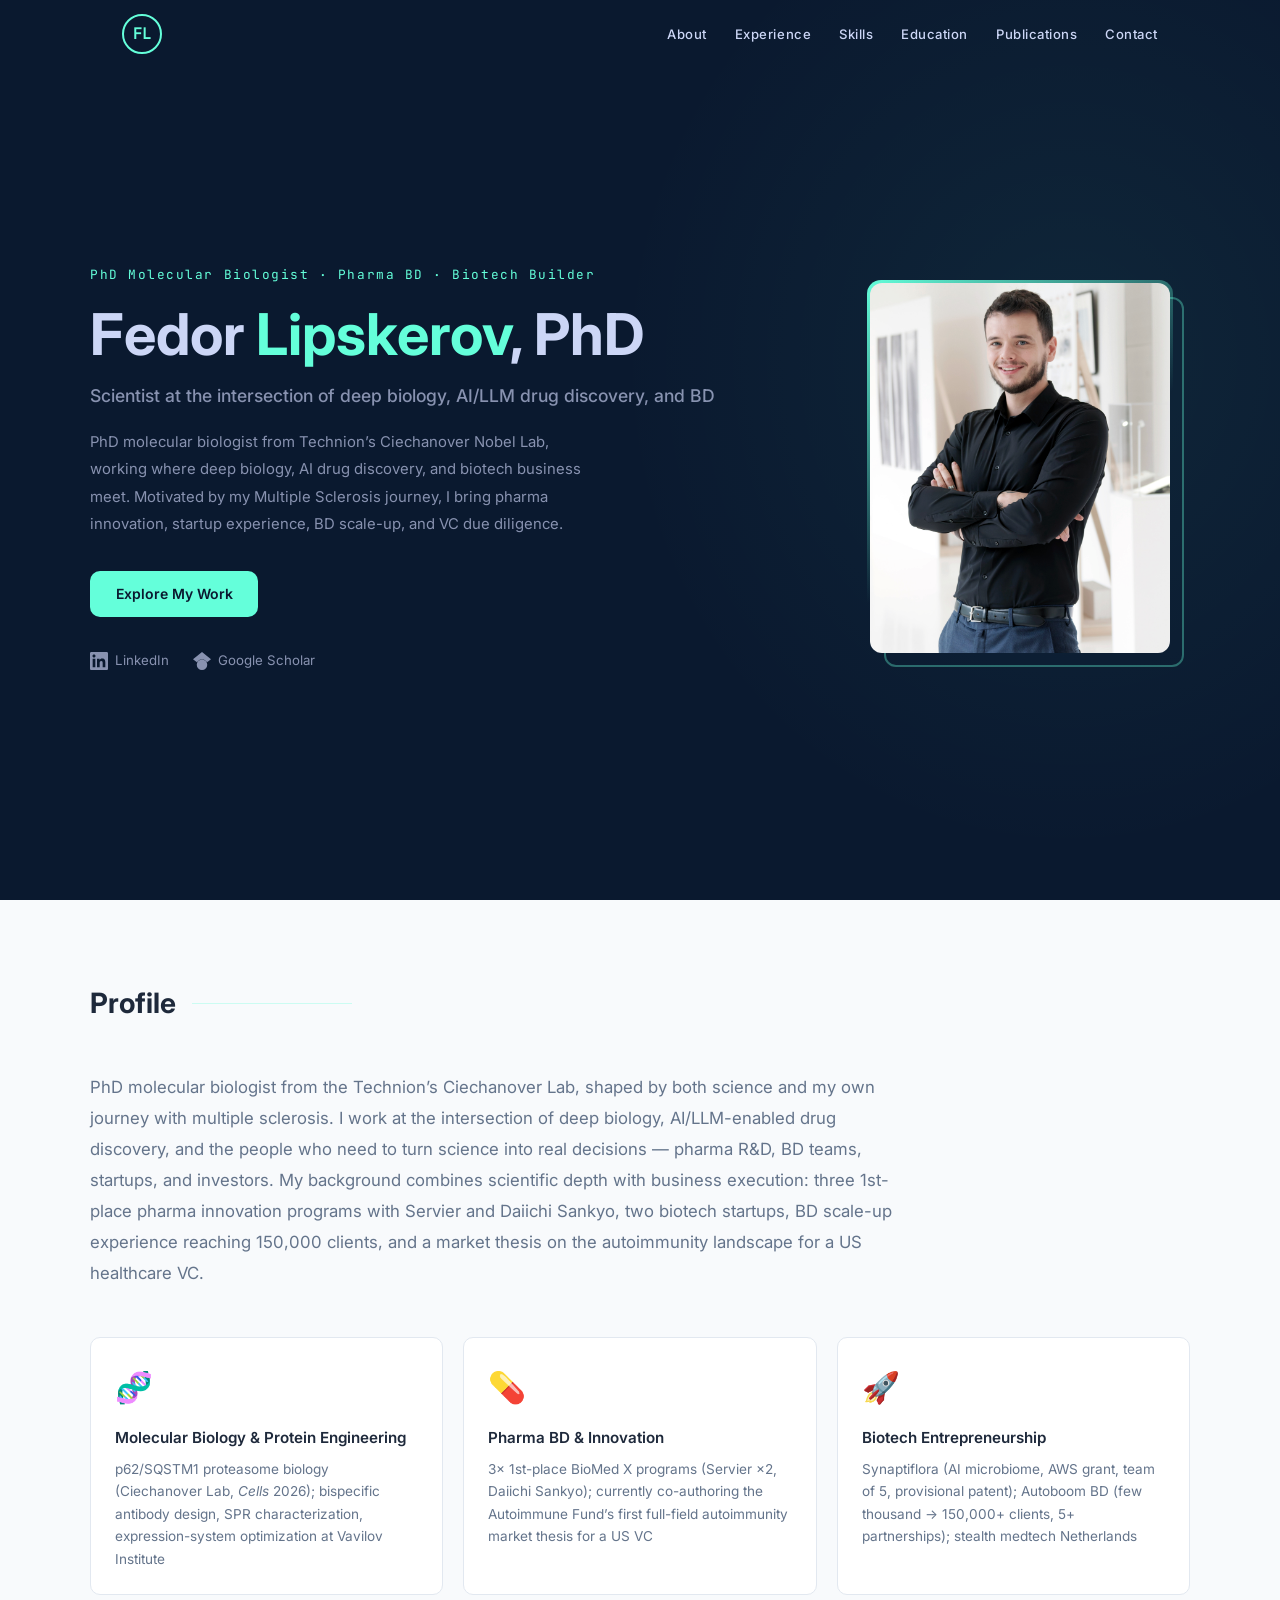
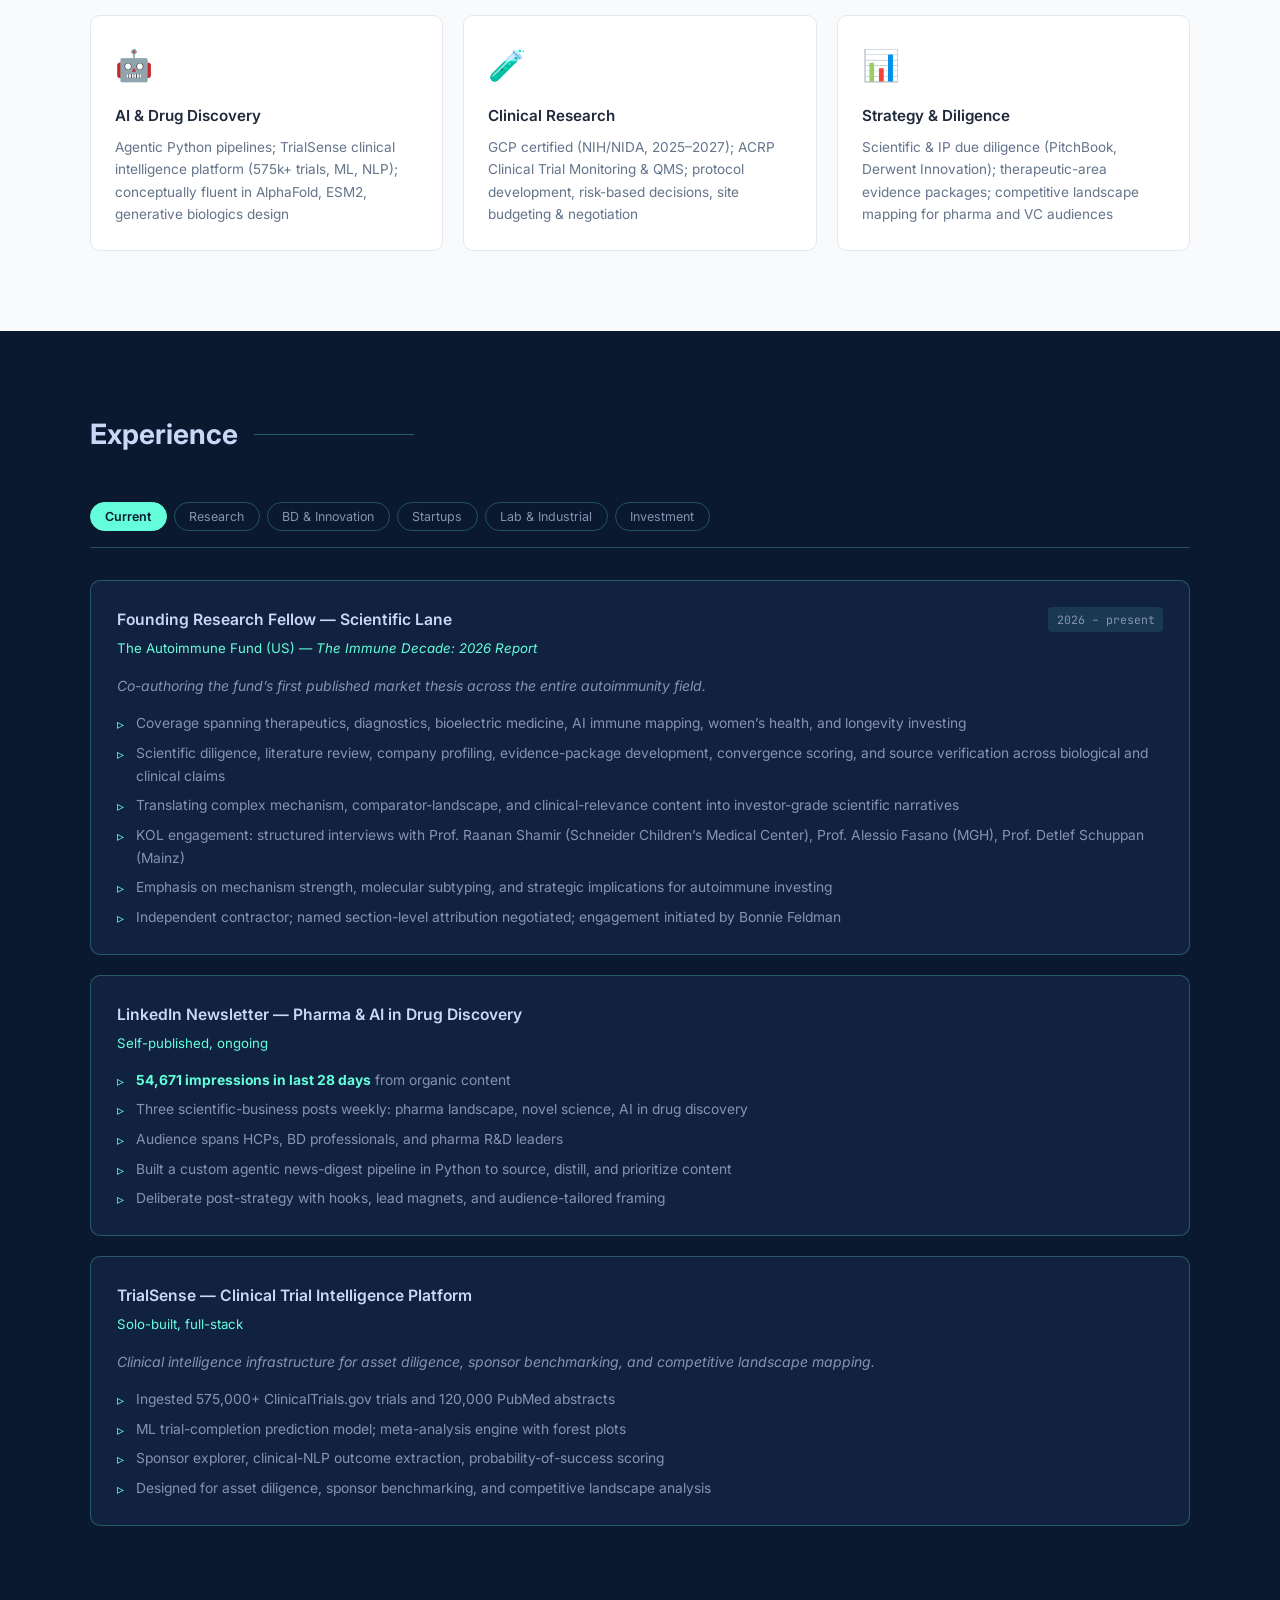
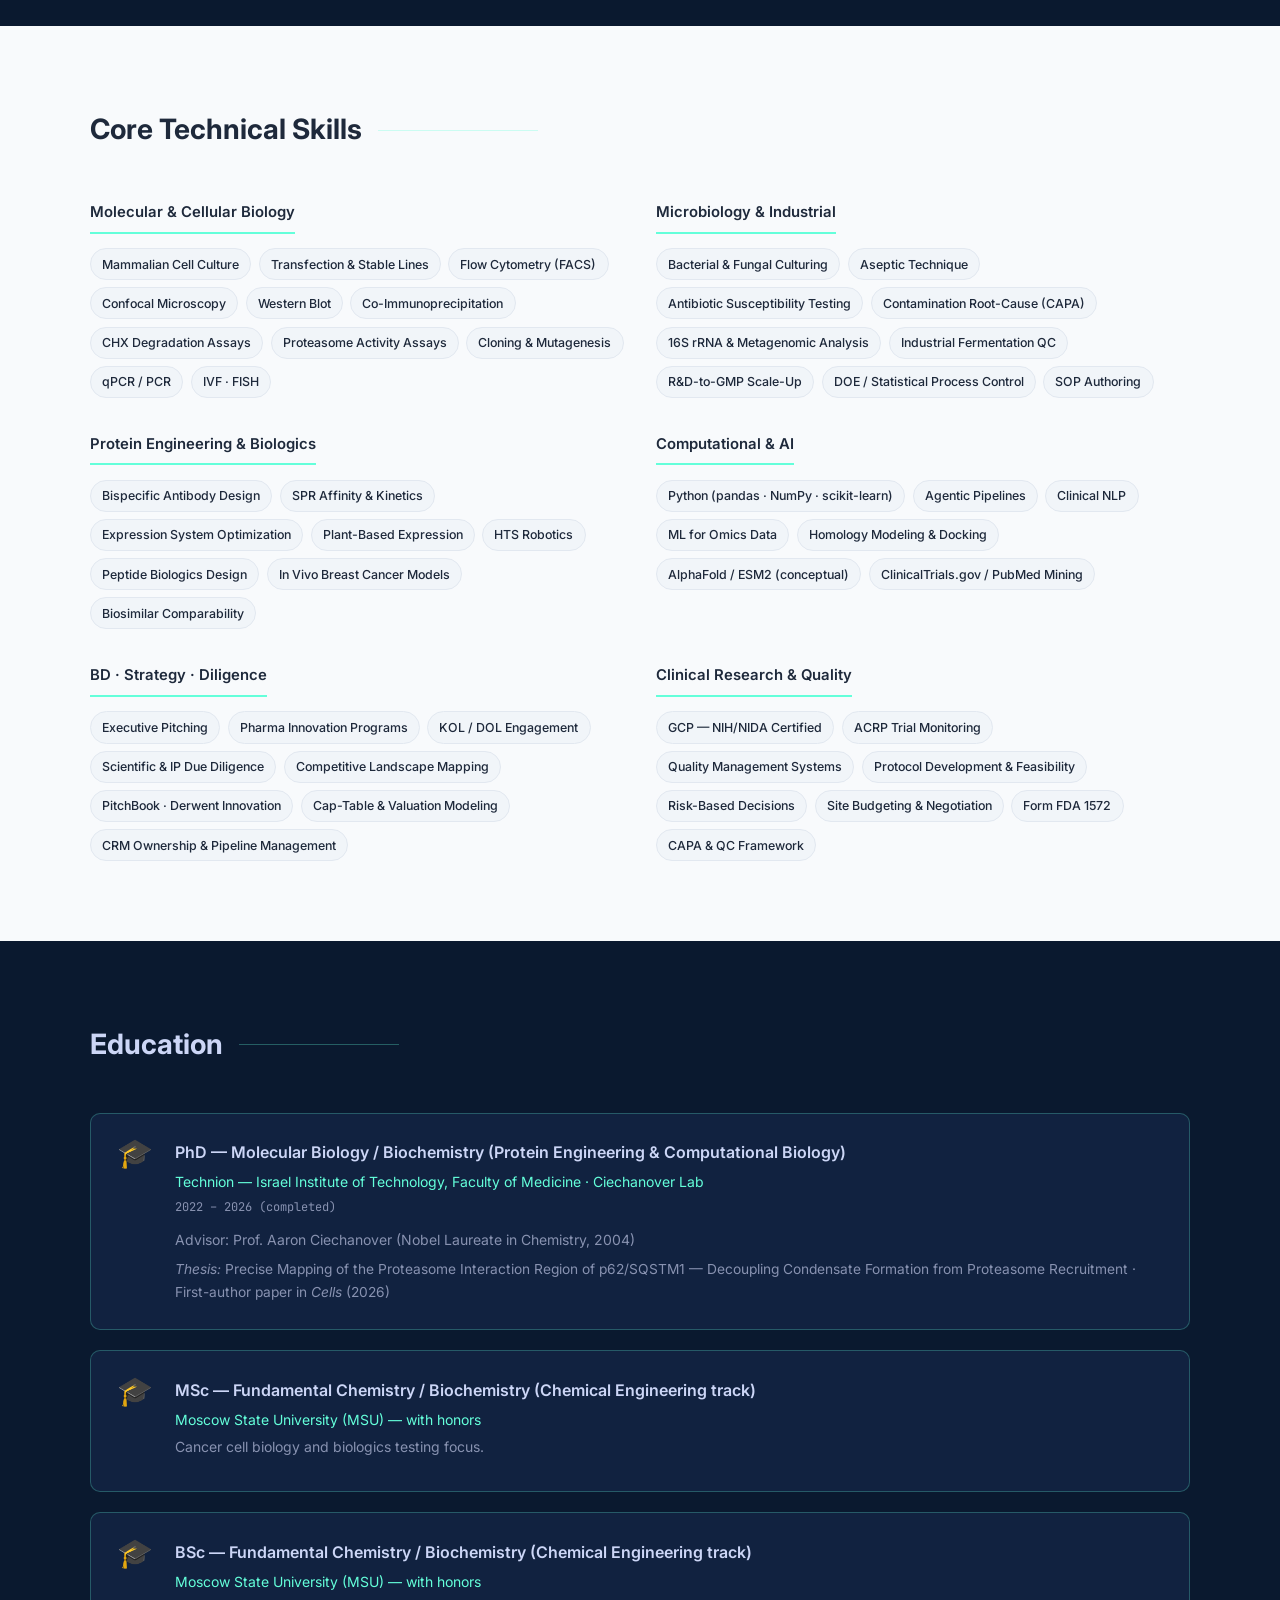
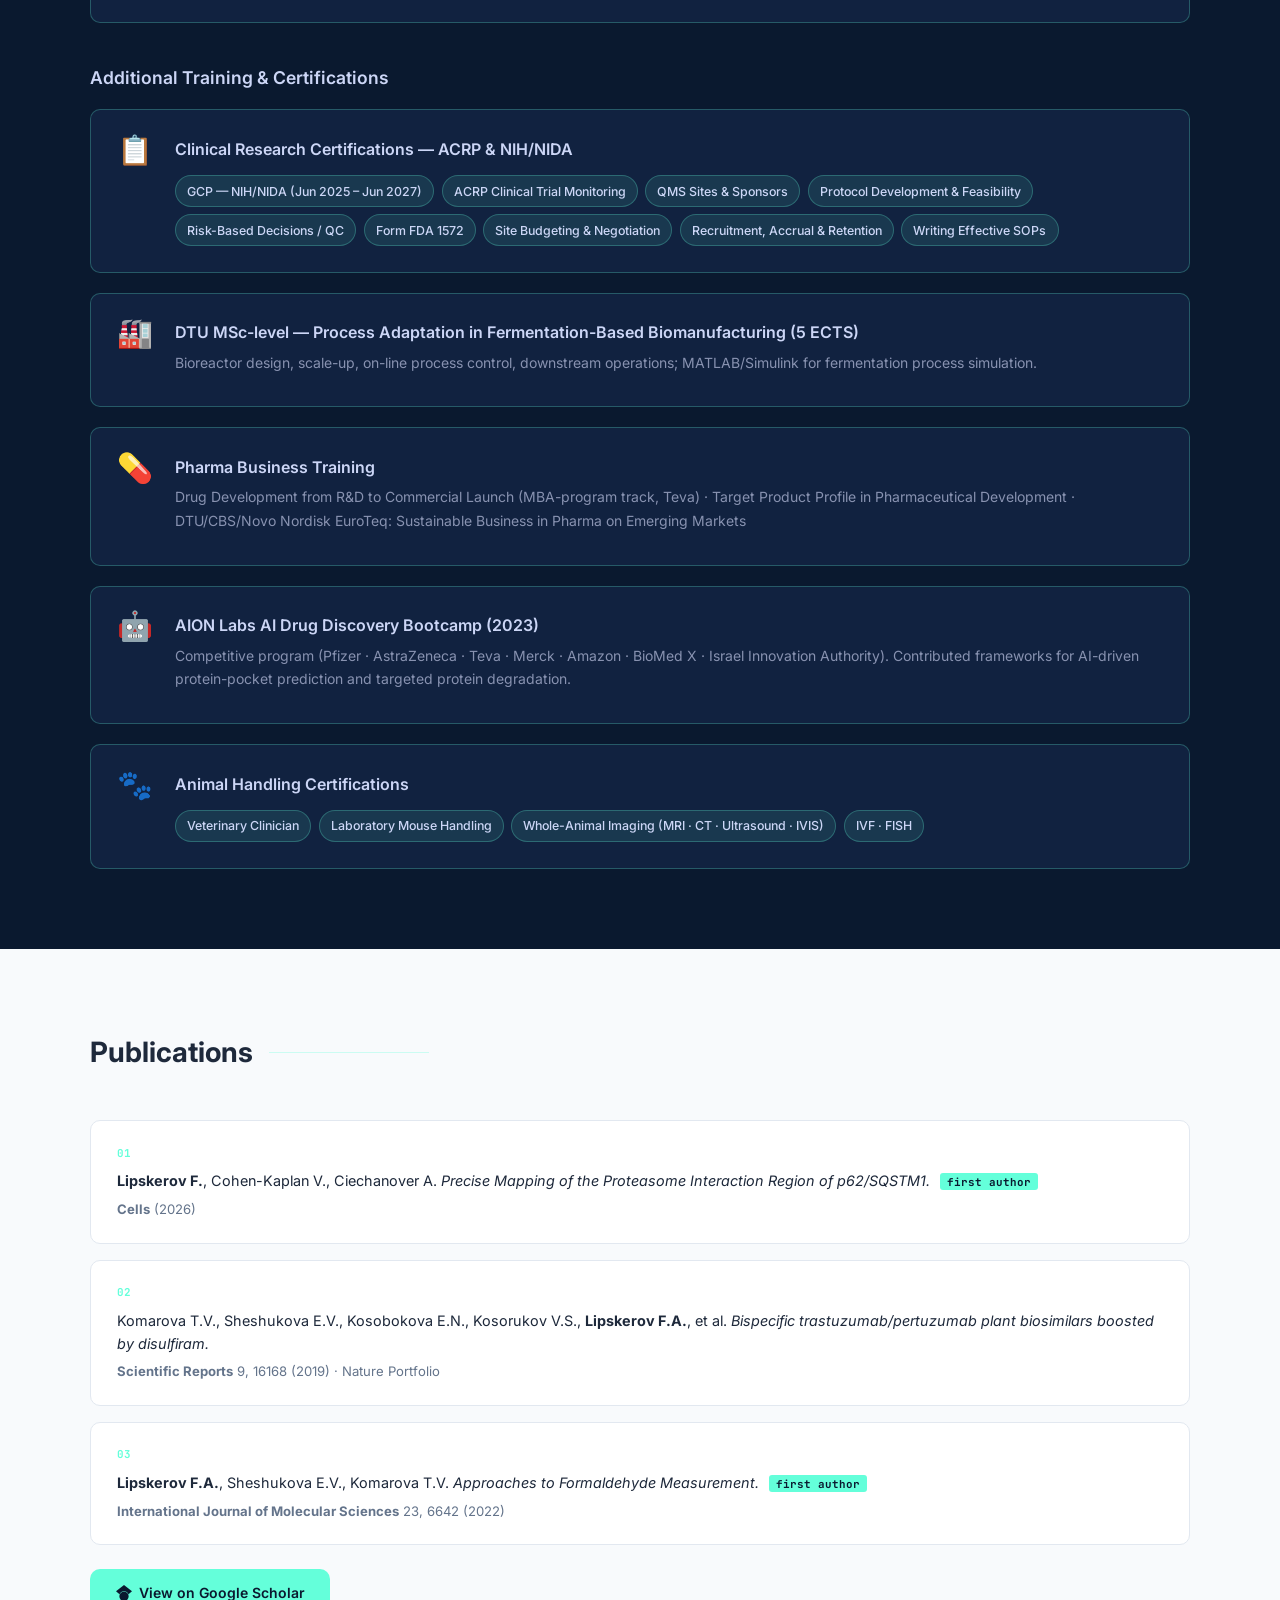
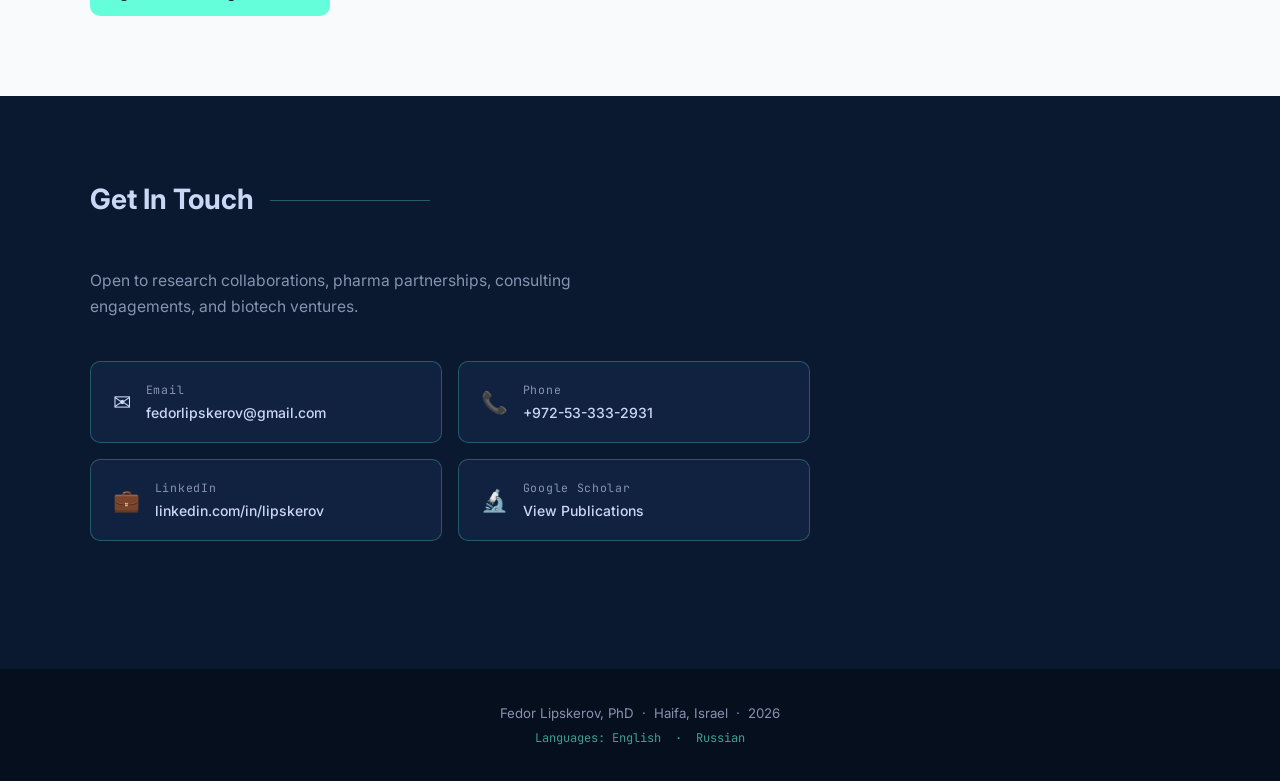
==== commit 9024e3f7: "Update index.html" ====
--- a/index.html
+++ b/index.html
@@ -34,12 +34,10 @@
       <div class="hero-text">
         <span class="hero-tag">PhD Molecular Biologist &middot; Pharma BD &middot; Biotech Builder</span>
         <h1>Fedor <span class="accent">Lipskerov</span>, PhD</h1>
-        <p class="hero-subtitle">Scientist at the intersection of deep biology, AI/LLM drug discovery, and pharma BD</p>
+        <p class="hero-subtitle">Scientist at the intersection of deep biology, AI/LLM drug discovery, and BD</p>
         <p class="hero-desc">
-          PhD from the Technion Faculty of Medicine, Ciechanover Lab (Nobel Laureate, 2026).
-          Currently authoring the Autoimmune Fund&rsquo;s first published market thesis on the full
-          autoimmunity field, and running a pharma &amp; AI drug discovery blog (54,000+ impressions / last 28 days).
-          3&times; 1st-place team on pharma innovation programs &middot; AI biotech founder &middot; 150,000+ client BD scale-up.
+          PhD molecular biologist from Technion’s Ciechanover Nobel Lab, working where deep biology, AI drug discovery, and biotech business meet. 
+          Motivated by my Multiple Sclerosis journey, I bring pharma innovation, startup experience, BD scale-up, and VC due diligence.
         </p>
         <div class="hero-btns">
           <a href="#about" class="btn btn-primary">Explore My Work</a>
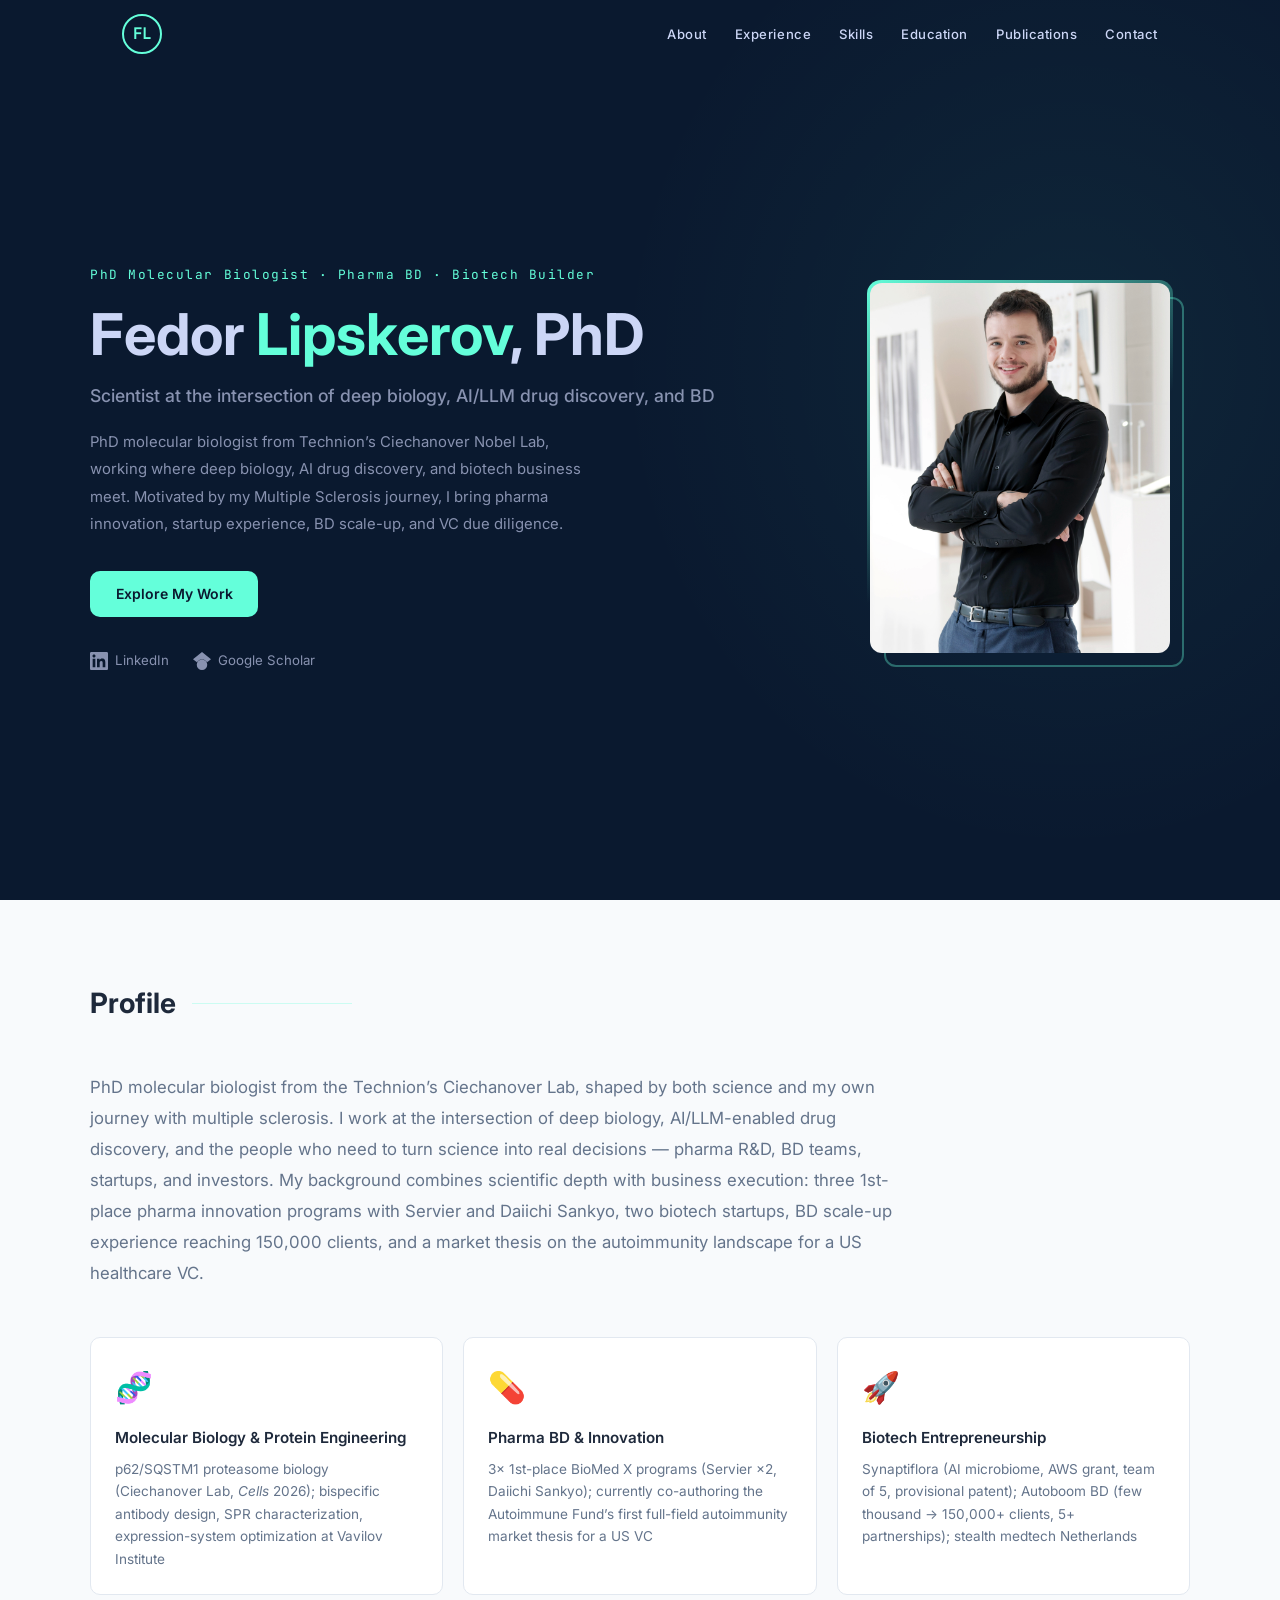
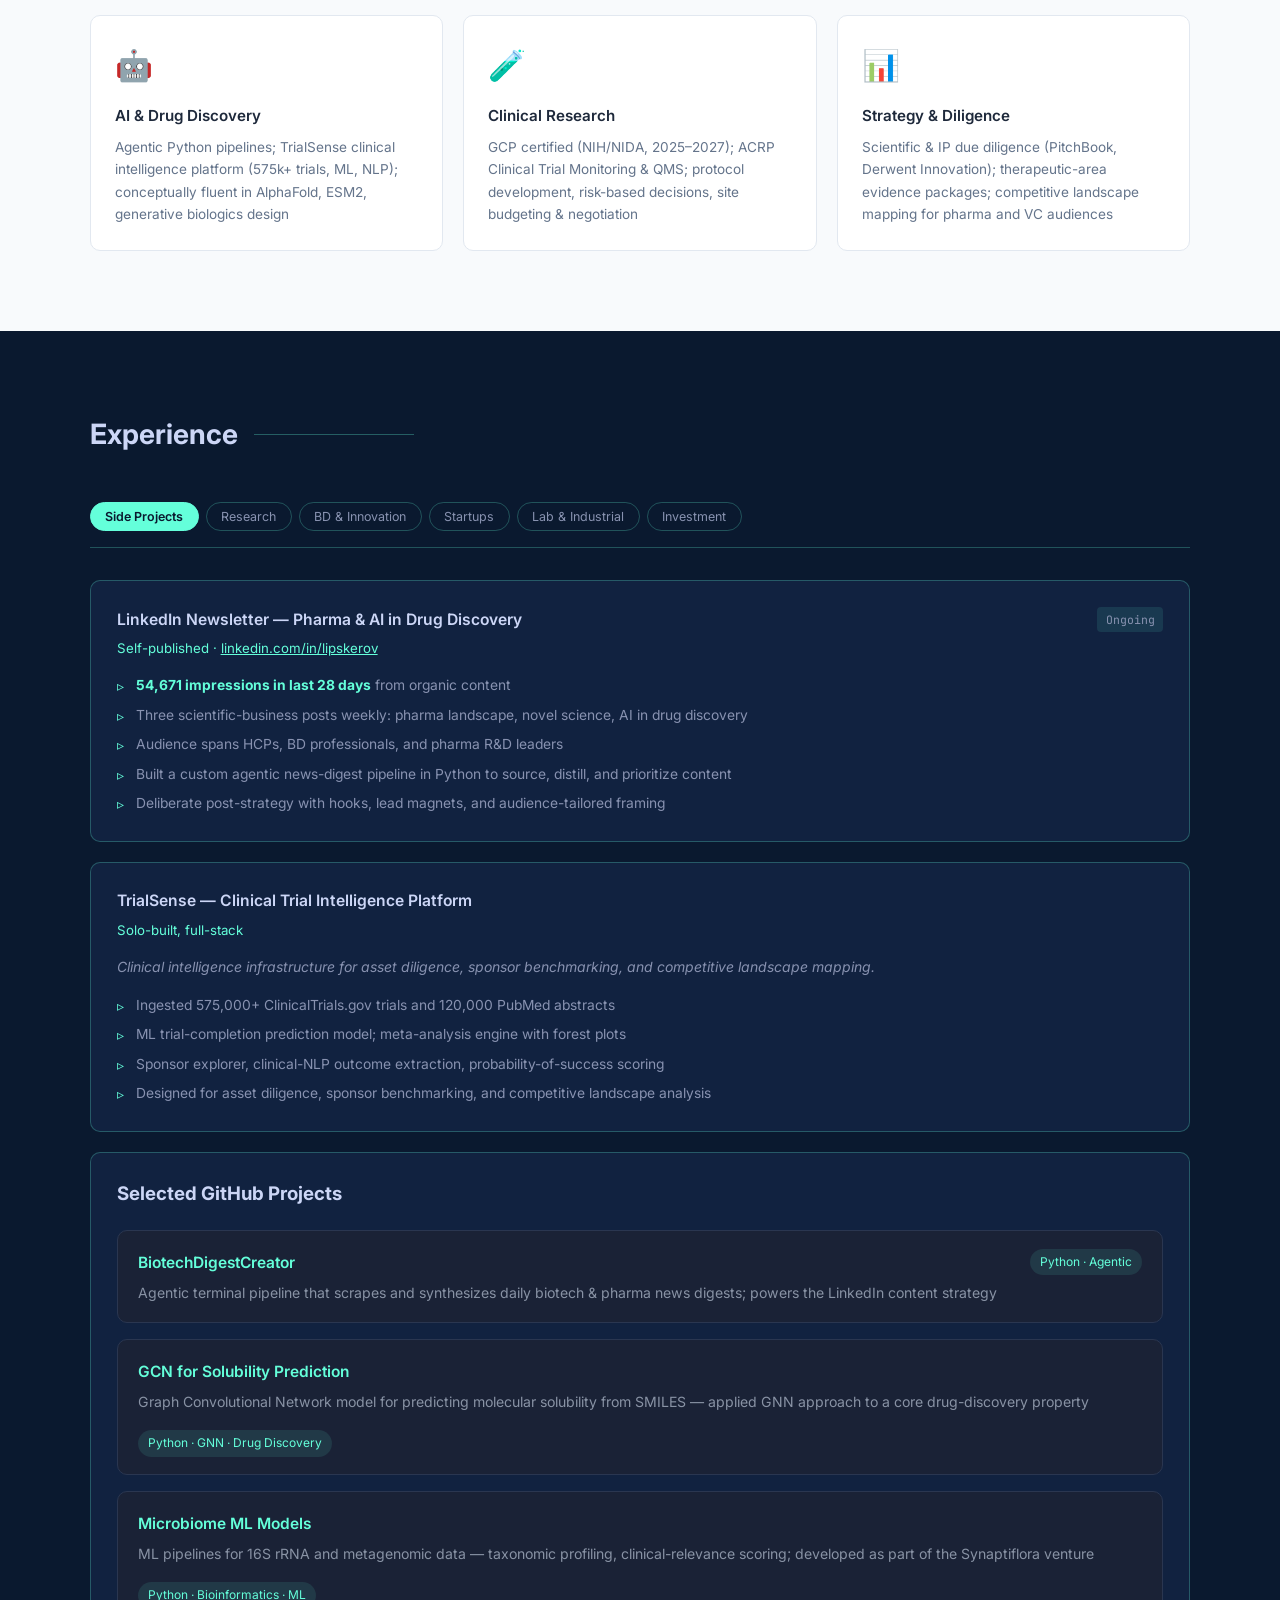
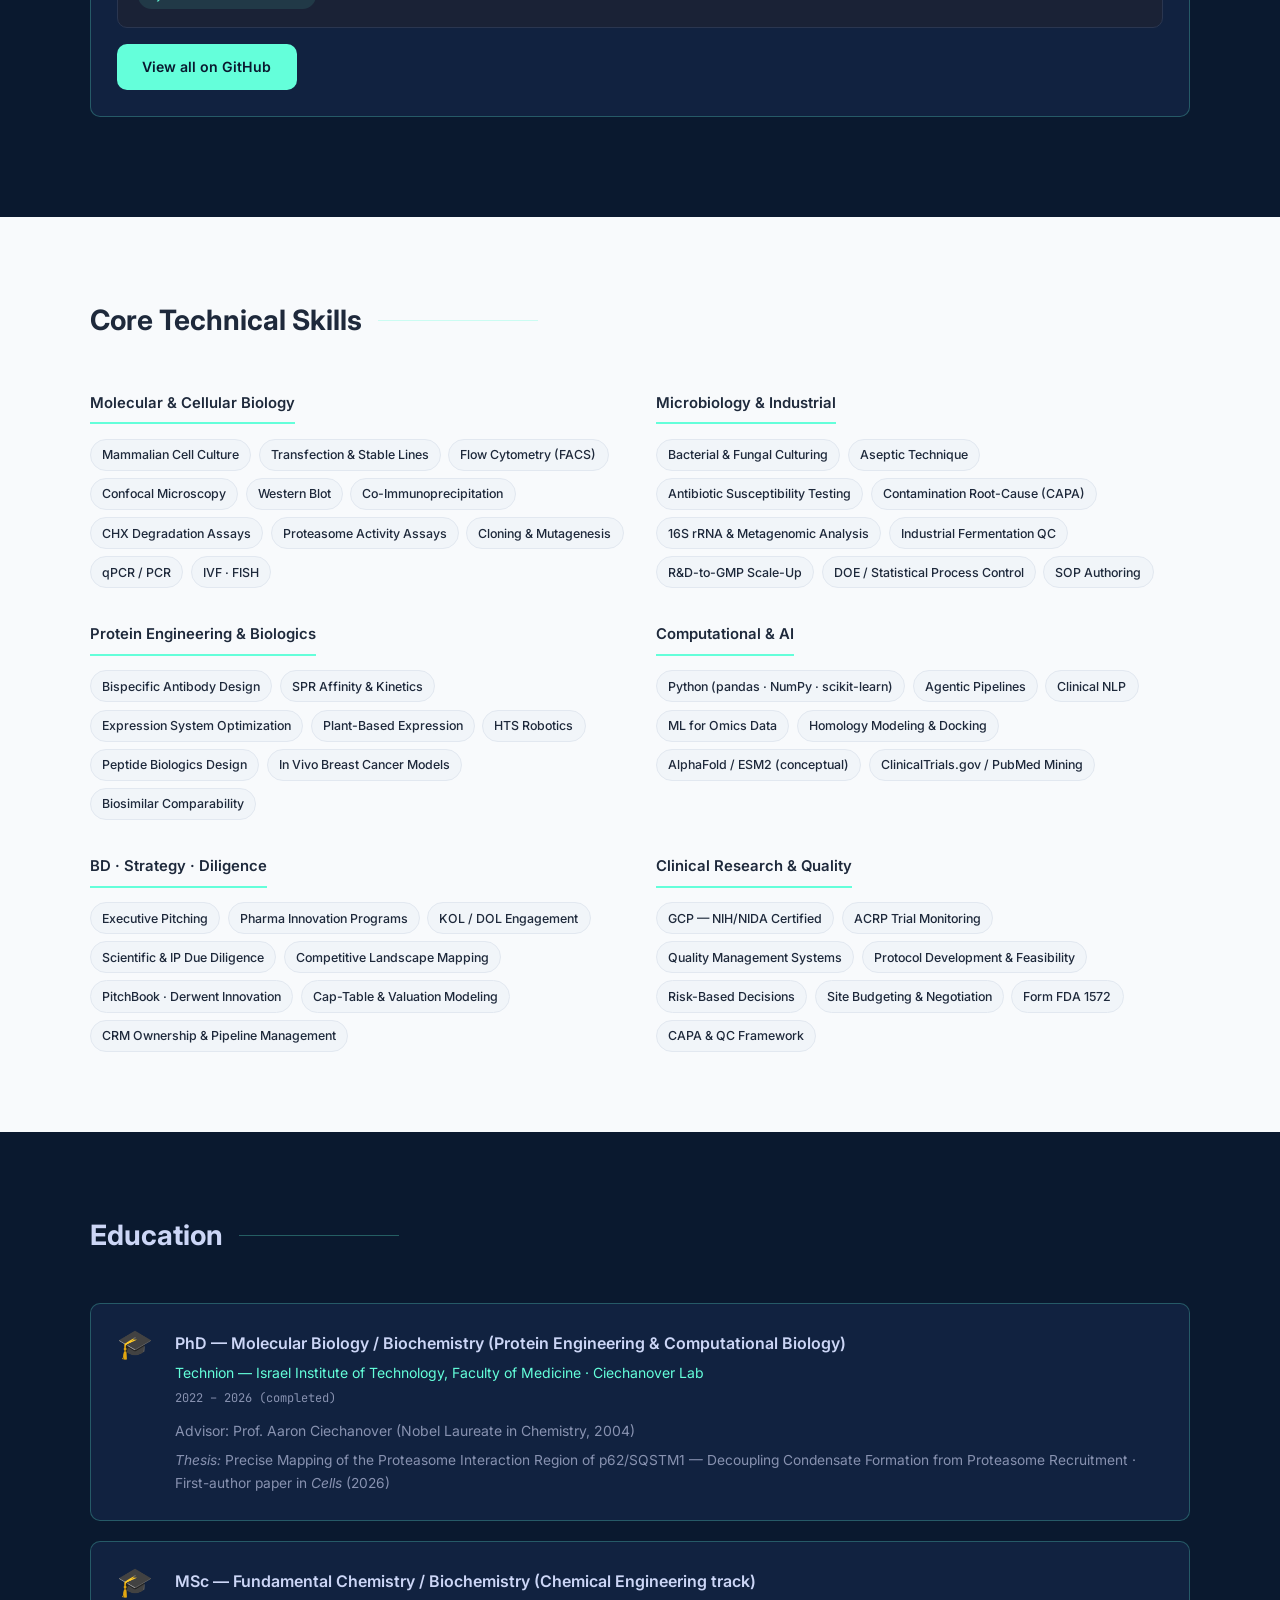
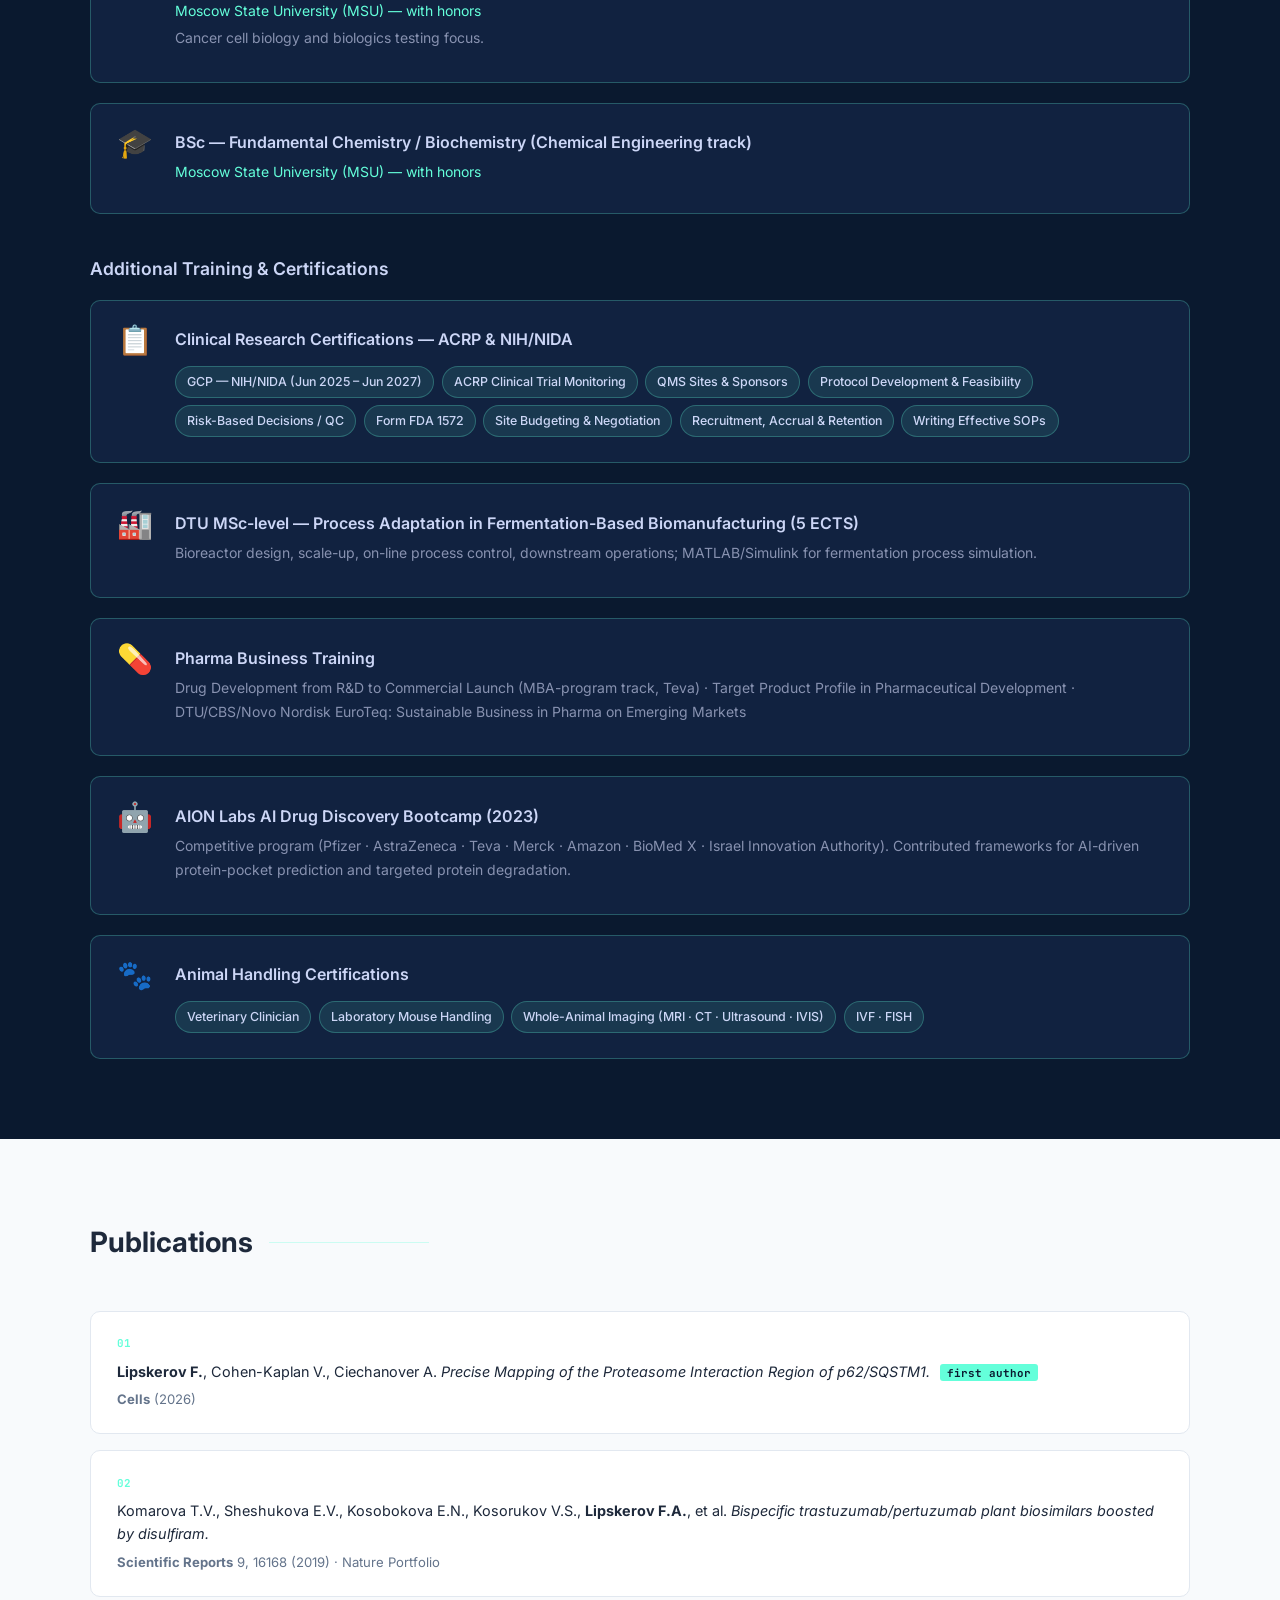
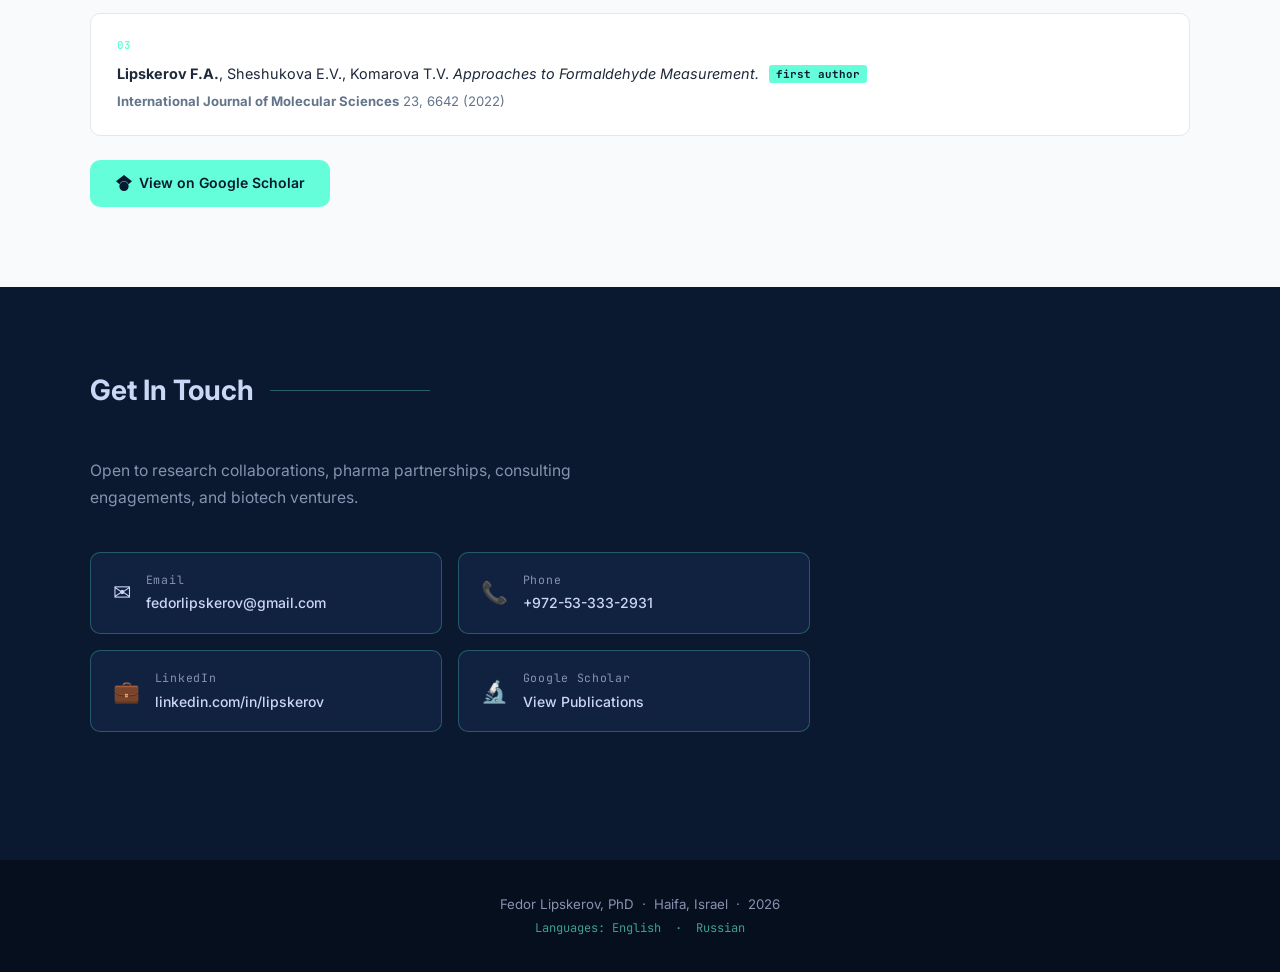
==== commit 950919fb: "Experience: move Autoimmune Fund to Investment tab, replace Current tab with Side Projects + GitHub " ====
--- a/index.html
+++ b/index.html
@@ -117,7 +117,7 @@
       <h2 class="section-title">Experience</h2>
 
       <div class="experience-tabs" role="tablist">
-        <button class="tab-btn active" data-tab="current" role="tab" aria-selected="true">Current</button>
+        <button class="tab-btn active" data-tab="projects" role="tab" aria-selected="true">Side Projects</button>
         <button class="tab-btn" data-tab="research" role="tab" aria-selected="false">Research</button>
         <button class="tab-btn" data-tab="bdinnovation" role="tab" aria-selected="false">BD &amp; Innovation</button>
         <button class="tab-btn" data-tab="startups" role="tab" aria-selected="false">Startups</button>
@@ -127,32 +127,15 @@
 
       <div class="tab-content">
 
-        <!-- Current -->
-        <div class="tab-panel active" id="tab-current" role="tabpanel">
-          <div class="experience-item fade-up">
-            <div class="exp-header">
-              <div>
-                <h3>Founding Research Fellow &mdash; Scientific Lane</h3>
-                <span class="exp-org">The Autoimmune Fund (US) &mdash; <em>The Immune Decade: 2026 Report</em></span>
-              </div>
-              <span class="exp-date">2026 &ndash; present</span>
-            </div>
-            <p class="exp-desc">Co-authoring the fund&rsquo;s first published market thesis across the entire autoimmunity field.</p>
-            <ul class="exp-list">
-              <li>Coverage spanning therapeutics, diagnostics, bioelectric medicine, AI immune mapping, women&rsquo;s health, and longevity investing</li>
-              <li>Scientific diligence, literature review, company profiling, evidence-package development, convergence scoring, and source verification across biological and clinical claims</li>
-              <li>Translating complex mechanism, comparator-landscape, and clinical-relevance content into investor-grade scientific narratives</li>
-              <li>KOL engagement: structured interviews with Prof. Raanan Shamir (Schneider Children&rsquo;s Medical Center), Prof. Alessio Fasano (MGH), Prof. Detlef Schuppan (Mainz)</li>
-              <li>Emphasis on mechanism strength, molecular subtyping, and strategic implications for autoimmune investing</li>
-              <li>Independent contractor; named section-level attribution negotiated; engagement initiated by Bonnie Feldman</li>
-            </ul>
-          </div>
+        <!-- Side Projects -->
+        <div class="tab-panel active" id="tab-projects" role="tabpanel">
           <div class="experience-item fade-up">
             <div class="exp-header">
               <div>
                 <h3>LinkedIn Newsletter &mdash; Pharma &amp; AI in Drug Discovery</h3>
-                <span class="exp-org">Self-published, ongoing</span>
-              </div>
+                <span class="exp-org">Self-published &middot; <a href="https://www.linkedin.com/in/lipskerov" target="_blank" rel="noopener" style="color:var(--accent)">linkedin.com/in/lipskerov</a></span>
+              </div>
+              <span class="exp-date">Ongoing</span>
             </div>
             <ul class="exp-list">
               <li><strong style="color: var(--accent)">54,671 impressions in last 28 days</strong> from organic content</li>
@@ -176,6 +159,41 @@
               <li>Sponsor explorer, clinical-NLP outcome extraction, probability-of-success scoring</li>
               <li>Designed for asset diligence, sponsor benchmarking, and competitive landscape analysis</li>
             </ul>
+          </div>
+          <div class="experience-item fade-up">
+            <h3 style="margin-bottom:1.25rem; color:var(--text-primary)">Selected GitHub Projects</h3>
+            <div style="display:grid; gap:1rem;">
+              <div style="background:var(--surface-2,#1a2236); border:1px solid var(--border,#2a3650); border-radius:10px; padding:1.1rem 1.3rem;">
+                <div style="display:flex; justify-content:space-between; align-items:flex-start; gap:1rem; flex-wrap:wrap;">
+                  <div>
+                    <a href="https://github.com/Lipskerov/BiotechDigestCreator" target="_blank" rel="noopener" style="color:var(--accent); font-weight:600; font-size:0.97rem; text-decoration:none;">BiotechDigestCreator</a>
+                    <p style="color:var(--text-secondary,#8892a4); font-size:0.88rem; margin:0.3rem 0 0;">Agentic terminal pipeline that scrapes and synthesizes daily biotech &amp; pharma news digests; powers the LinkedIn content strategy</p>
+                  </div>
+                  <span style="background:var(--accent-dim,rgba(99,179,237,0.12)); color:var(--accent); font-size:0.75rem; padding:0.2rem 0.6rem; border-radius:999px; white-space:nowrap;">Python &middot; Agentic</span>
+                </div>
+              </div>
+              <div style="background:var(--surface-2,#1a2236); border:1px solid var(--border,#2a3650); border-radius:10px; padding:1.1rem 1.3rem;">
+                <div style="display:flex; justify-content:space-between; align-items:flex-start; gap:1rem; flex-wrap:wrap;">
+                  <div>
+                    <a href="https://github.com/Lipskerov/Graph-Convolutional-Network-for-Solubility-Prediction" target="_blank" rel="noopener" style="color:var(--accent); font-weight:600; font-size:0.97rem; text-decoration:none;">GCN for Solubility Prediction</a>
+                    <p style="color:var(--text-secondary,#8892a4); font-size:0.88rem; margin:0.3rem 0 0;">Graph Convolutional Network model for predicting molecular solubility from SMILES &mdash; applied GNN approach to a core drug-discovery property</p>
+                  </div>
+                  <span style="background:var(--accent-dim,rgba(99,179,237,0.12)); color:var(--accent); font-size:0.75rem; padding:0.2rem 0.6rem; border-radius:999px; white-space:nowrap;">Python &middot; GNN &middot; Drug Discovery</span>
+                </div>
+              </div>
+              <div style="background:var(--surface-2,#1a2236); border:1px solid var(--border,#2a3650); border-radius:10px; padding:1.1rem 1.3rem;">
+                <div style="display:flex; justify-content:space-between; align-items:flex-start; gap:1rem; flex-wrap:wrap;">
+                  <div>
+                    <a href="https://github.com/Lipskerov/microbiome" target="_blank" rel="noopener" style="color:var(--accent); font-weight:600; font-size:0.97rem; text-decoration:none;">Microbiome ML Models</a>
+                    <p style="color:var(--text-secondary,#8892a4); font-size:0.88rem; margin:0.3rem 0 0;">ML pipelines for 16S rRNA and metagenomic data — taxonomic profiling, clinical-relevance scoring; developed as part of the Synaptiflora venture</p>
+                  </div>
+                  <span style="background:var(--accent-dim,rgba(99,179,237,0.12)); color:var(--accent); font-size:0.75rem; padding:0.2rem 0.6rem; border-radius:999px; white-space:nowrap;">Python &middot; Bioinformatics &middot; ML</span>
+                </div>
+              </div>
+            </div>
+            <div style="margin-top:1rem;">
+              <a href="https://github.com/Lipskerov" target="_blank" rel="noopener" class="btn btn-primary" style="font-size:0.88rem;">View all on GitHub</a>
+            </div>
           </div>
         </div>
 
@@ -340,6 +358,24 @@
 
         <!-- Investment -->
         <div class="tab-panel" id="tab-investment" role="tabpanel">
+          <div class="experience-item fade-up">
+            <div class="exp-header">
+              <div>
+                <h3>Founding Research Fellow &mdash; Scientific Lane</h3>
+                <span class="exp-org">The Autoimmune Fund (US) &mdash; <em>The Immune Decade: 2026 Report</em></span>
+              </div>
+              <span class="exp-date">2026 &ndash; present</span>
+            </div>
+            <p class="exp-desc">Co-authoring the fund&rsquo;s first published market thesis across the entire autoimmunity field.</p>
+            <ul class="exp-list">
+              <li>Coverage spanning therapeutics, diagnostics, bioelectric medicine, AI immune mapping, women&rsquo;s health, and longevity investing</li>
+              <li>Scientific diligence, literature review, company profiling, evidence-package development, convergence scoring, and source verification across biological and clinical claims</li>
+              <li>Translating complex mechanism, comparator-landscape, and clinical-relevance content into investor-grade scientific narratives</li>
+              <li>KOL engagement: structured interviews with Prof. Raanan Shamir (Schneider Children&rsquo;s Medical Center), Prof. Alessio Fasano (MGH), Prof. Detlef Schuppan (Mainz)</li>
+              <li>Emphasis on mechanism strength, molecular subtyping, and strategic implications for autoimmune investing</li>
+              <li>Independent contractor; named section-level attribution negotiated; engagement initiated by Bonnie Feldman</li>
+            </ul>
+          </div>
           <div class="experience-item fade-up">
             <div class="exp-header">
               <div>
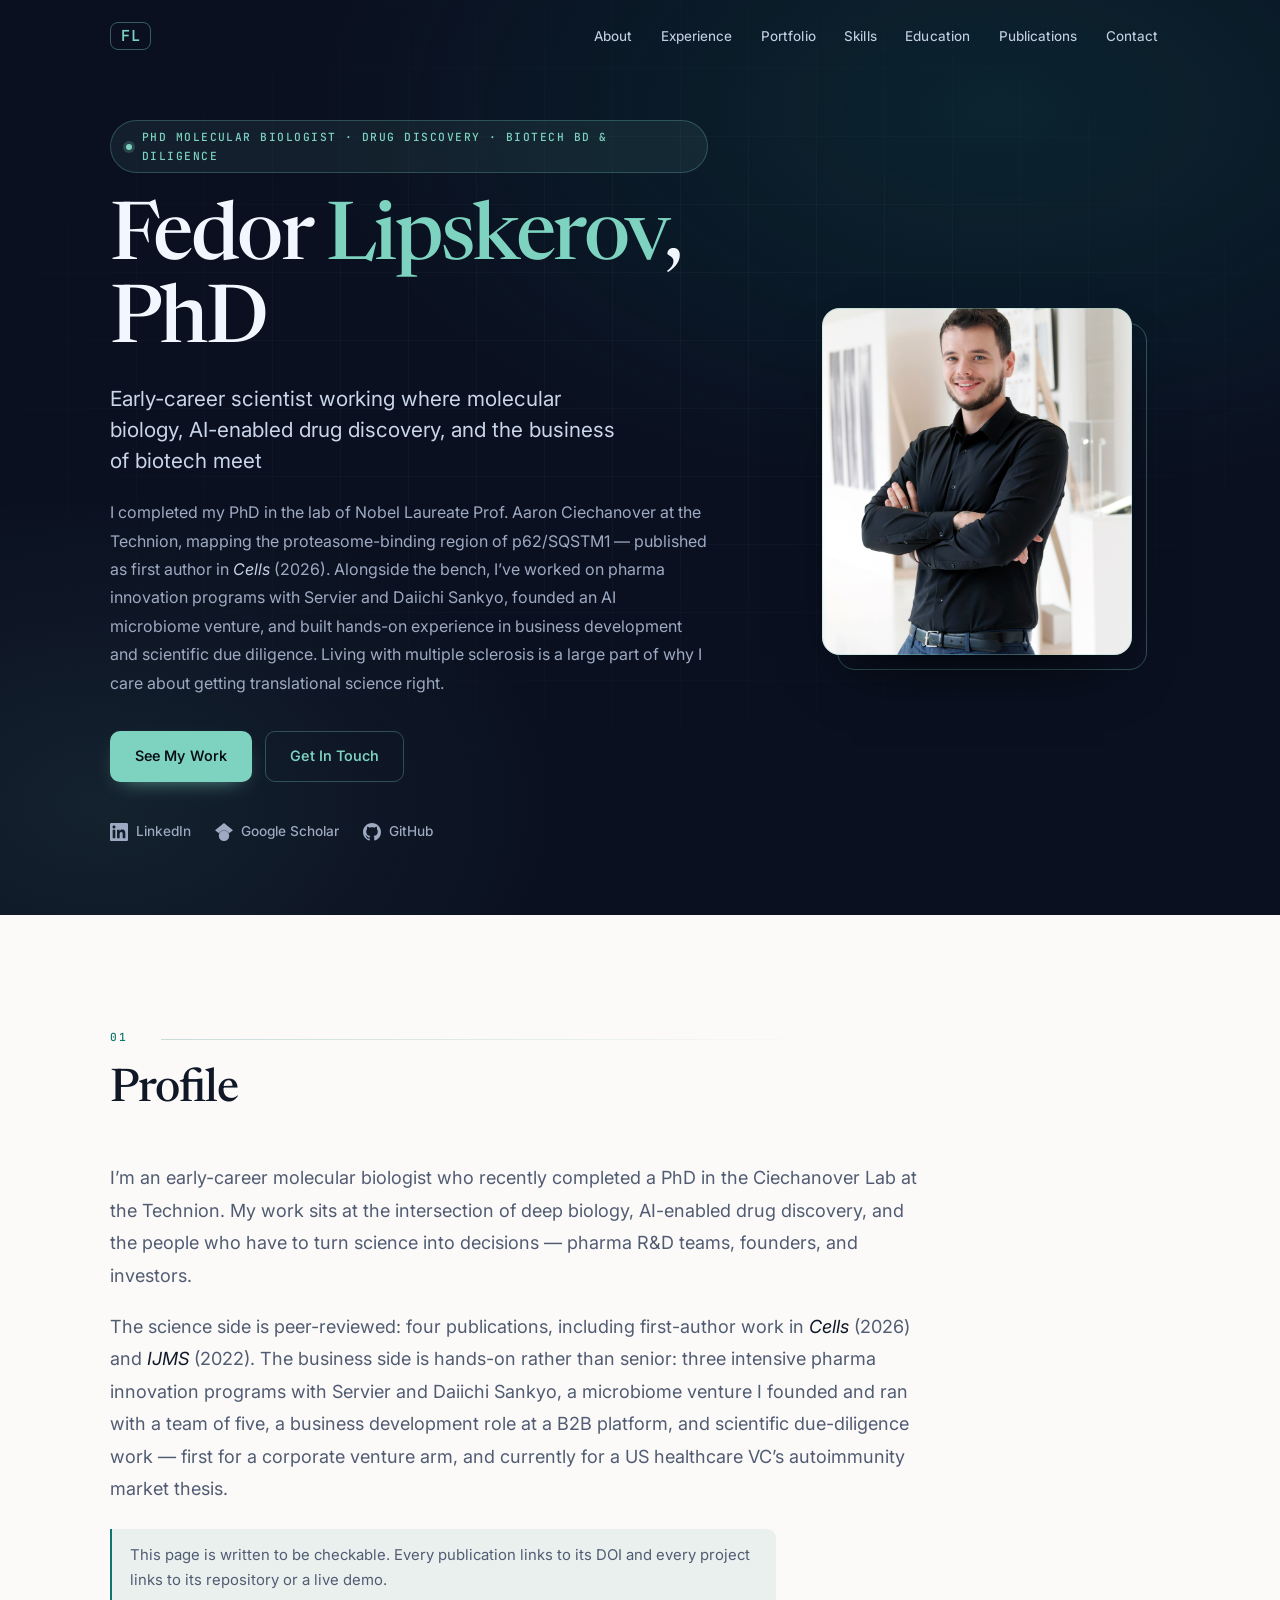
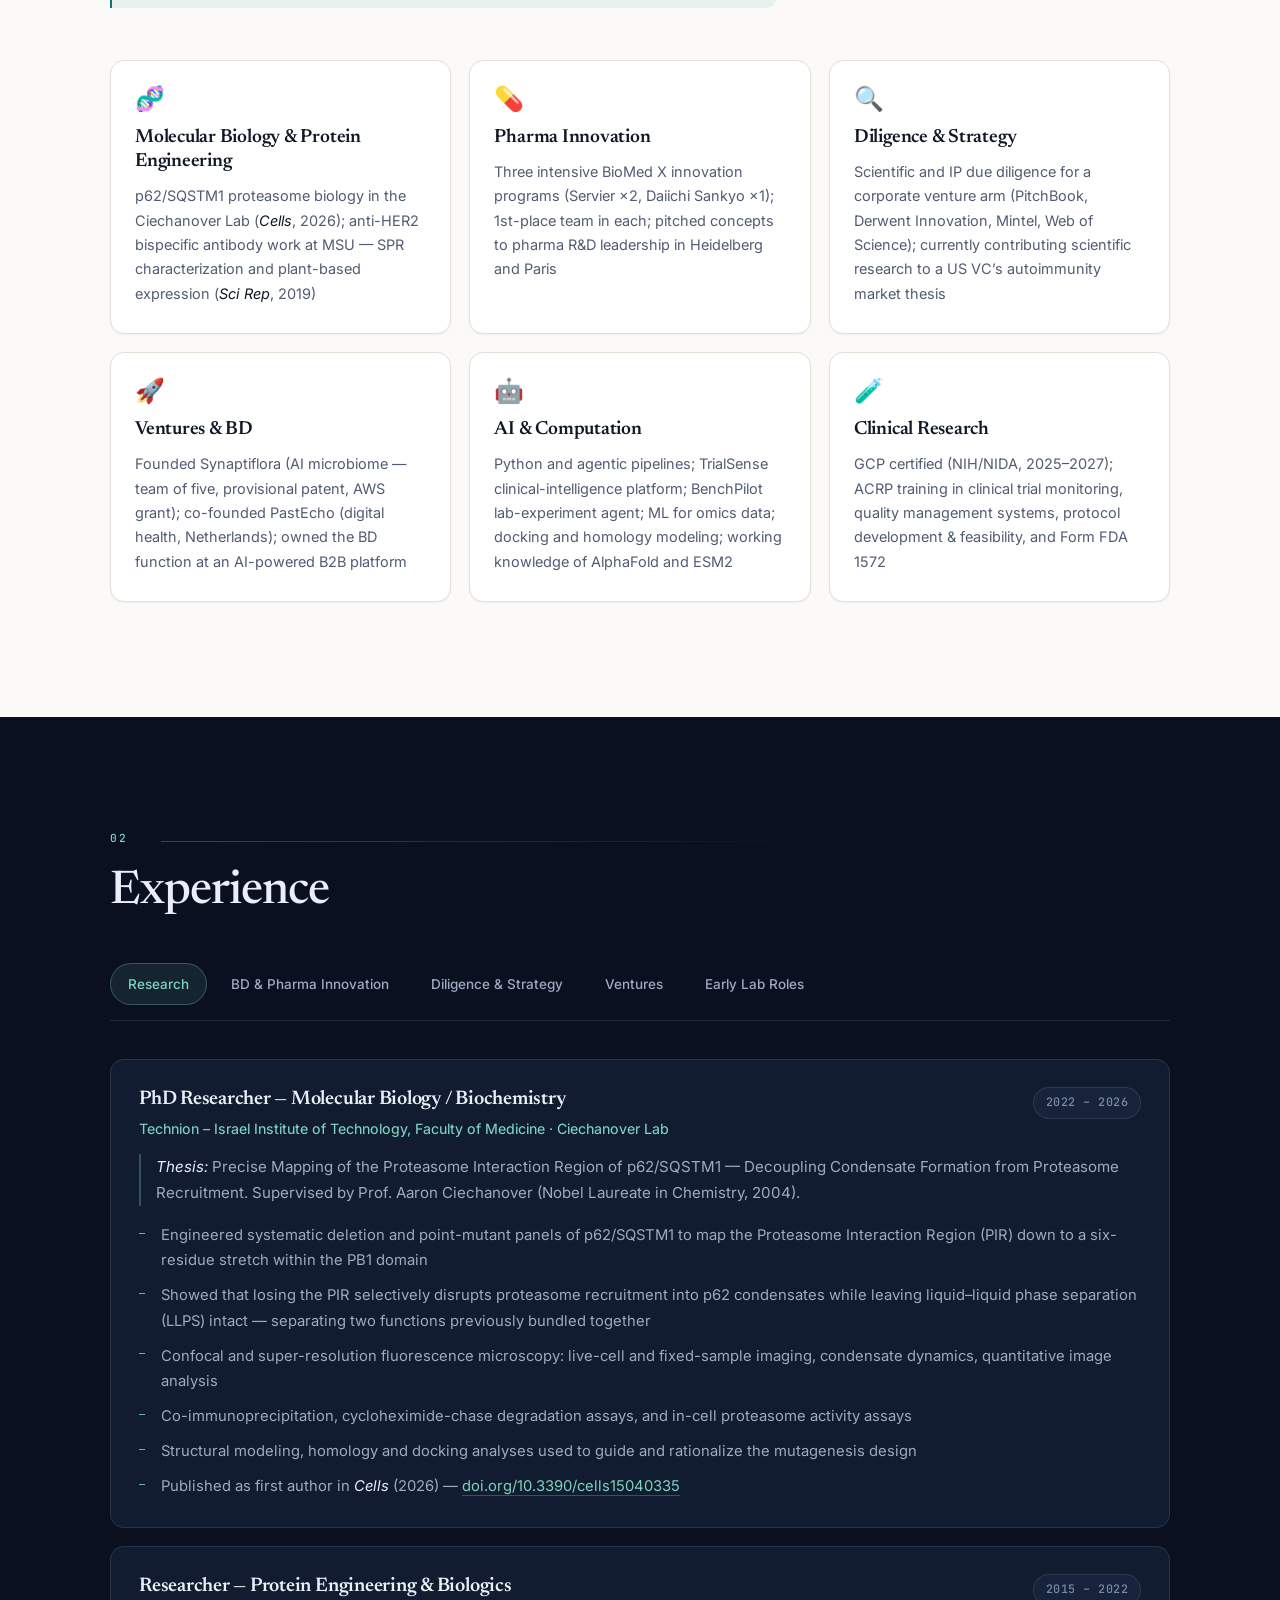
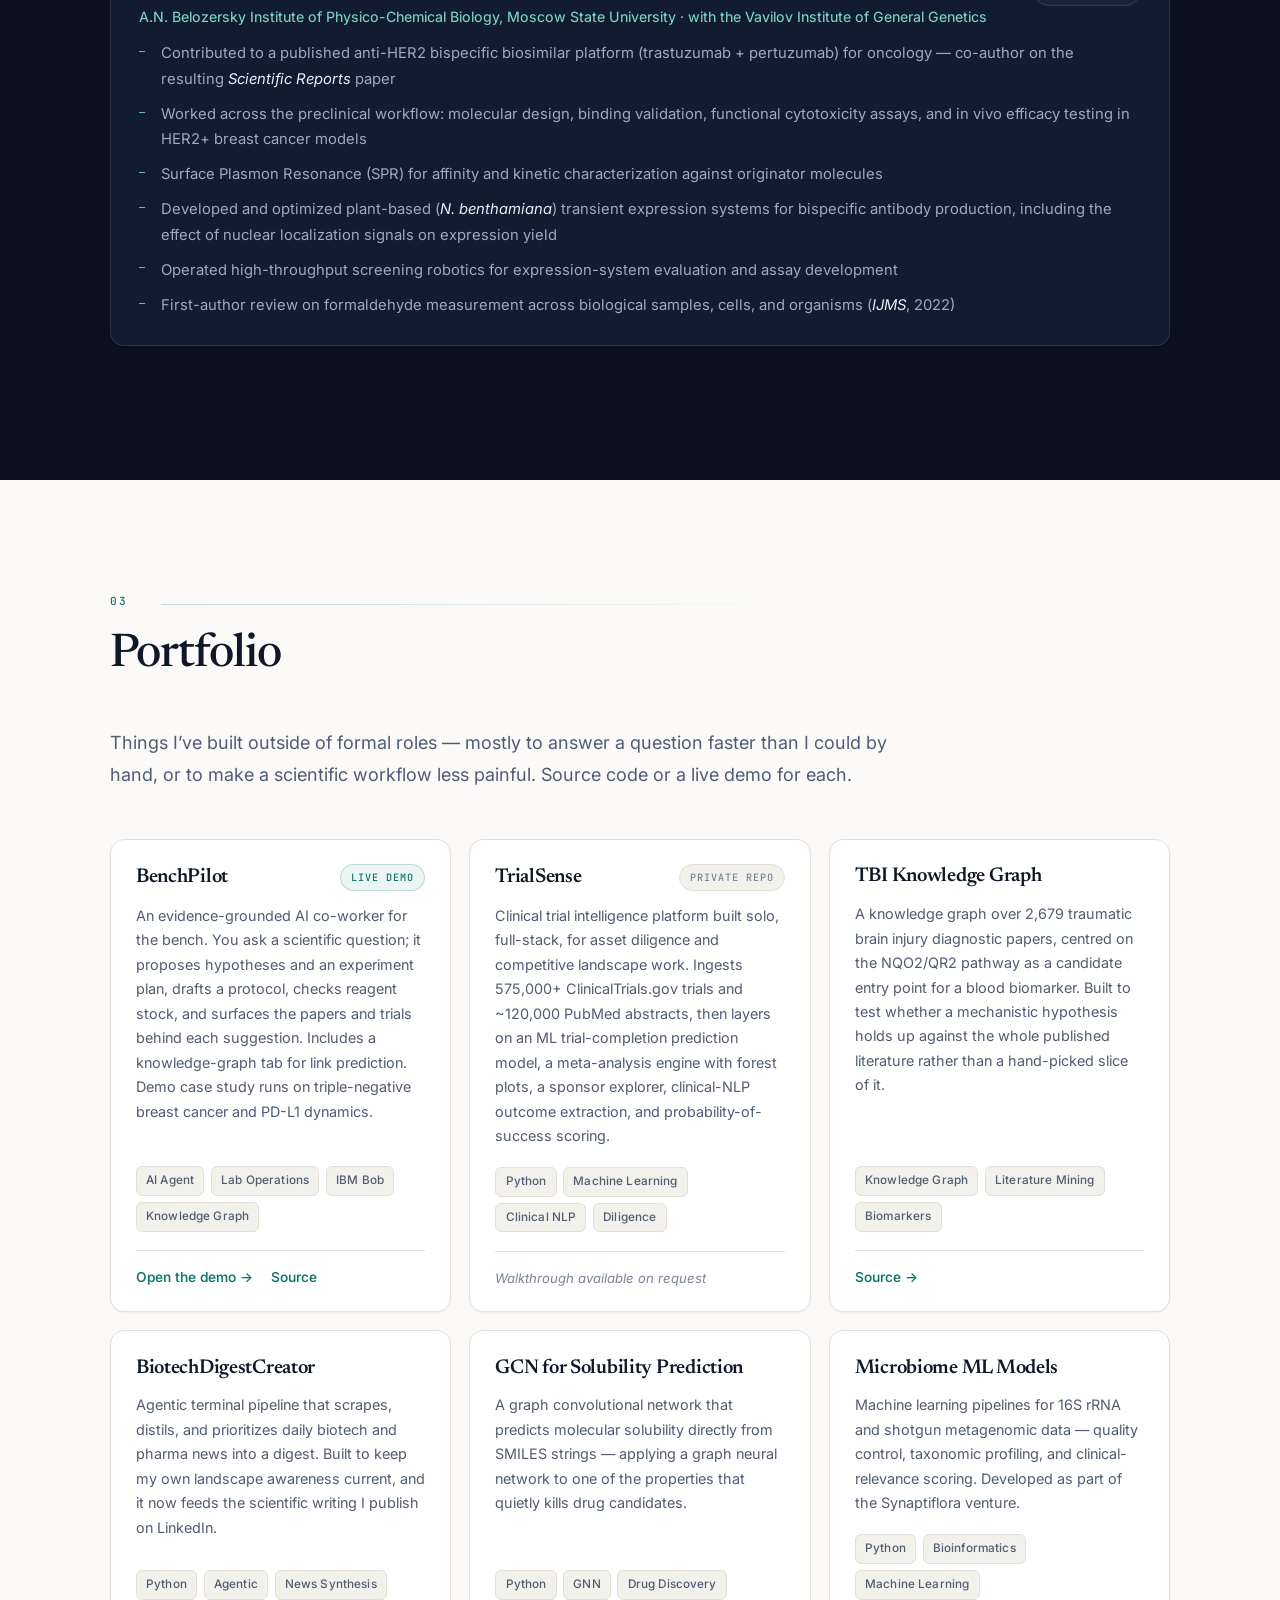
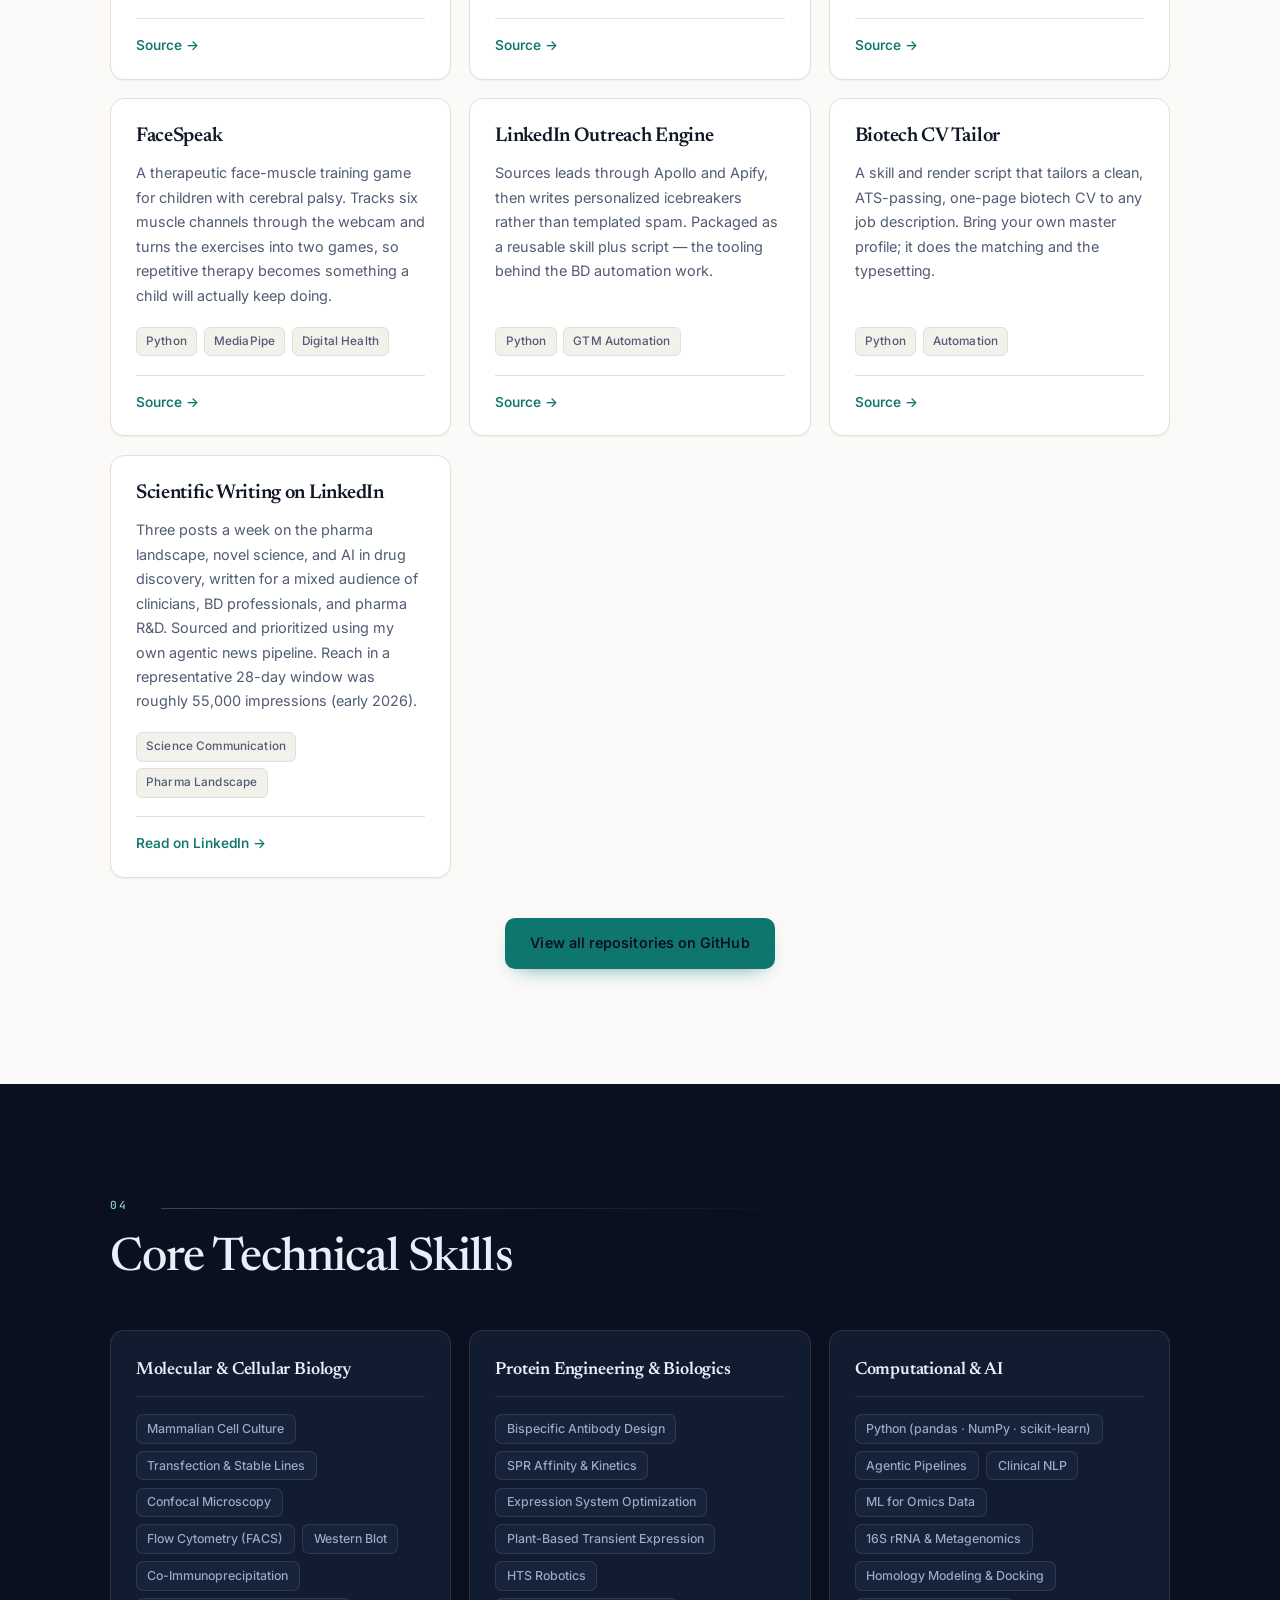
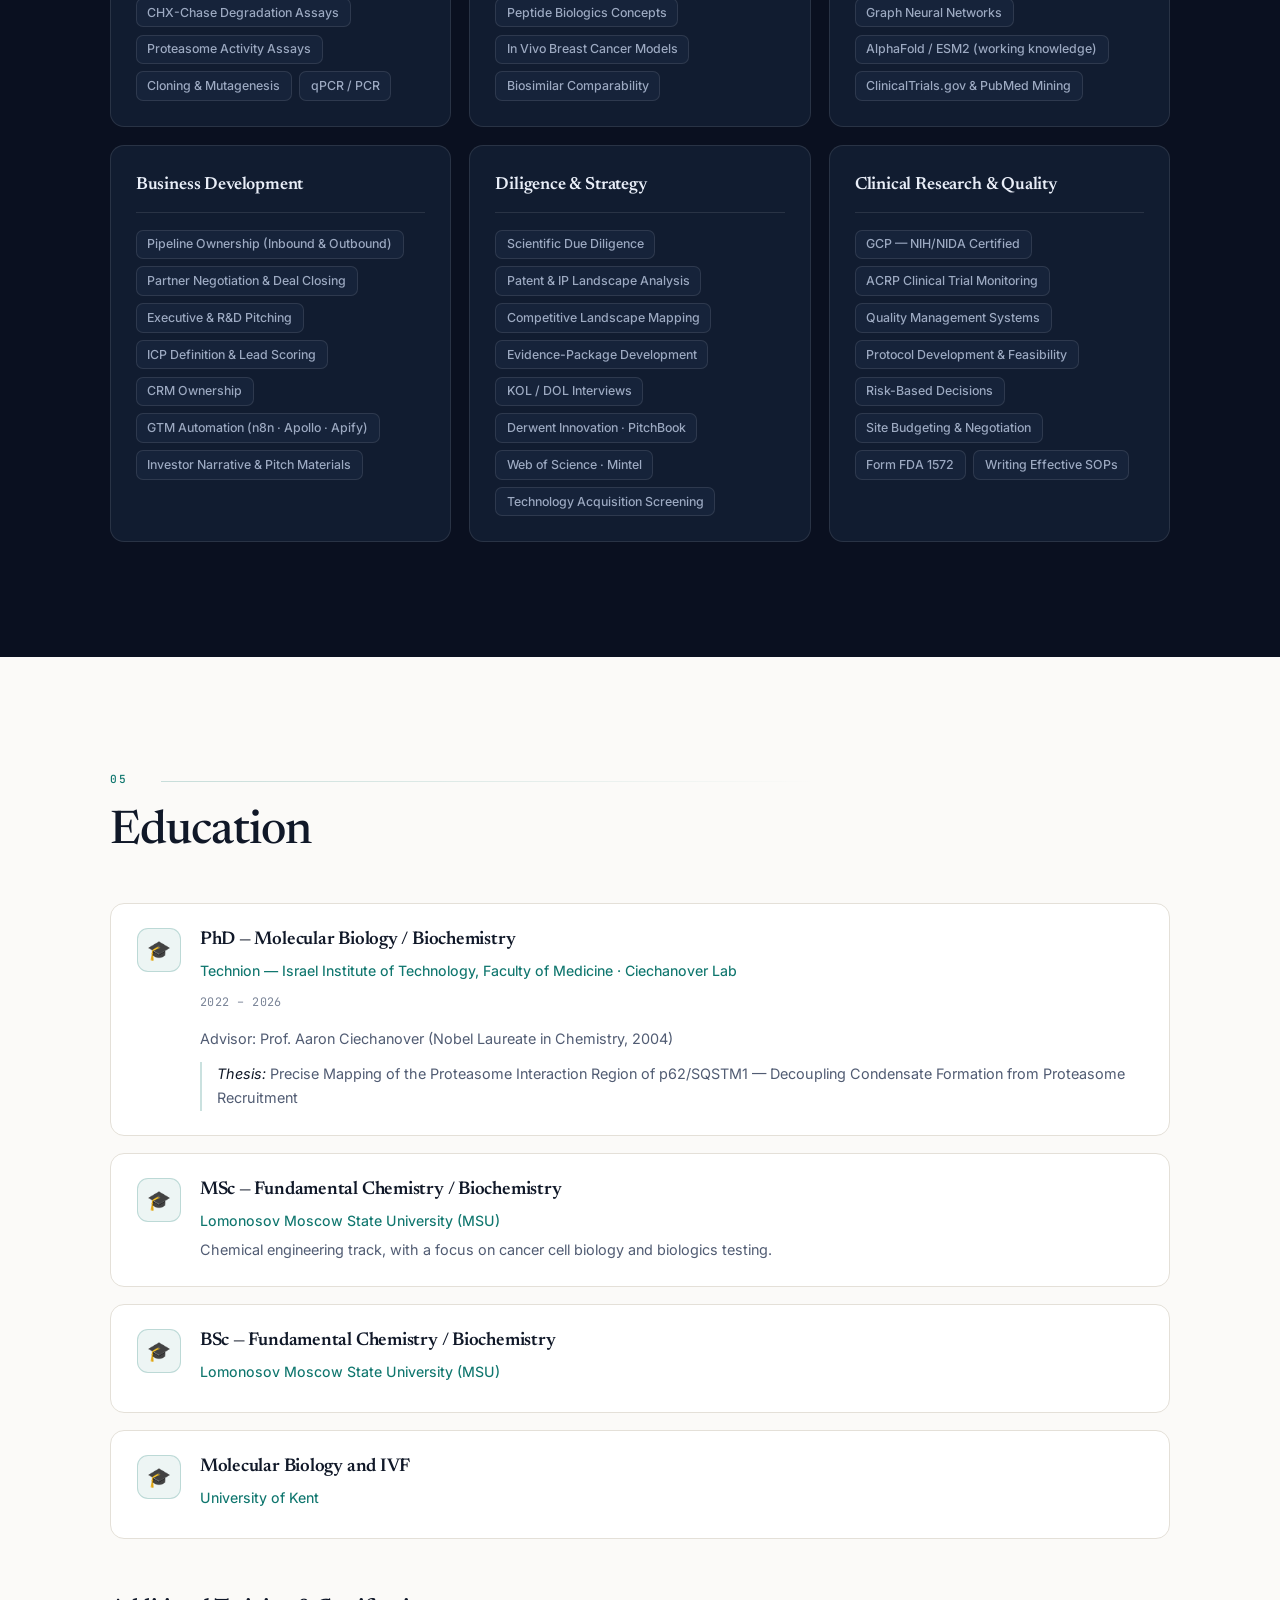
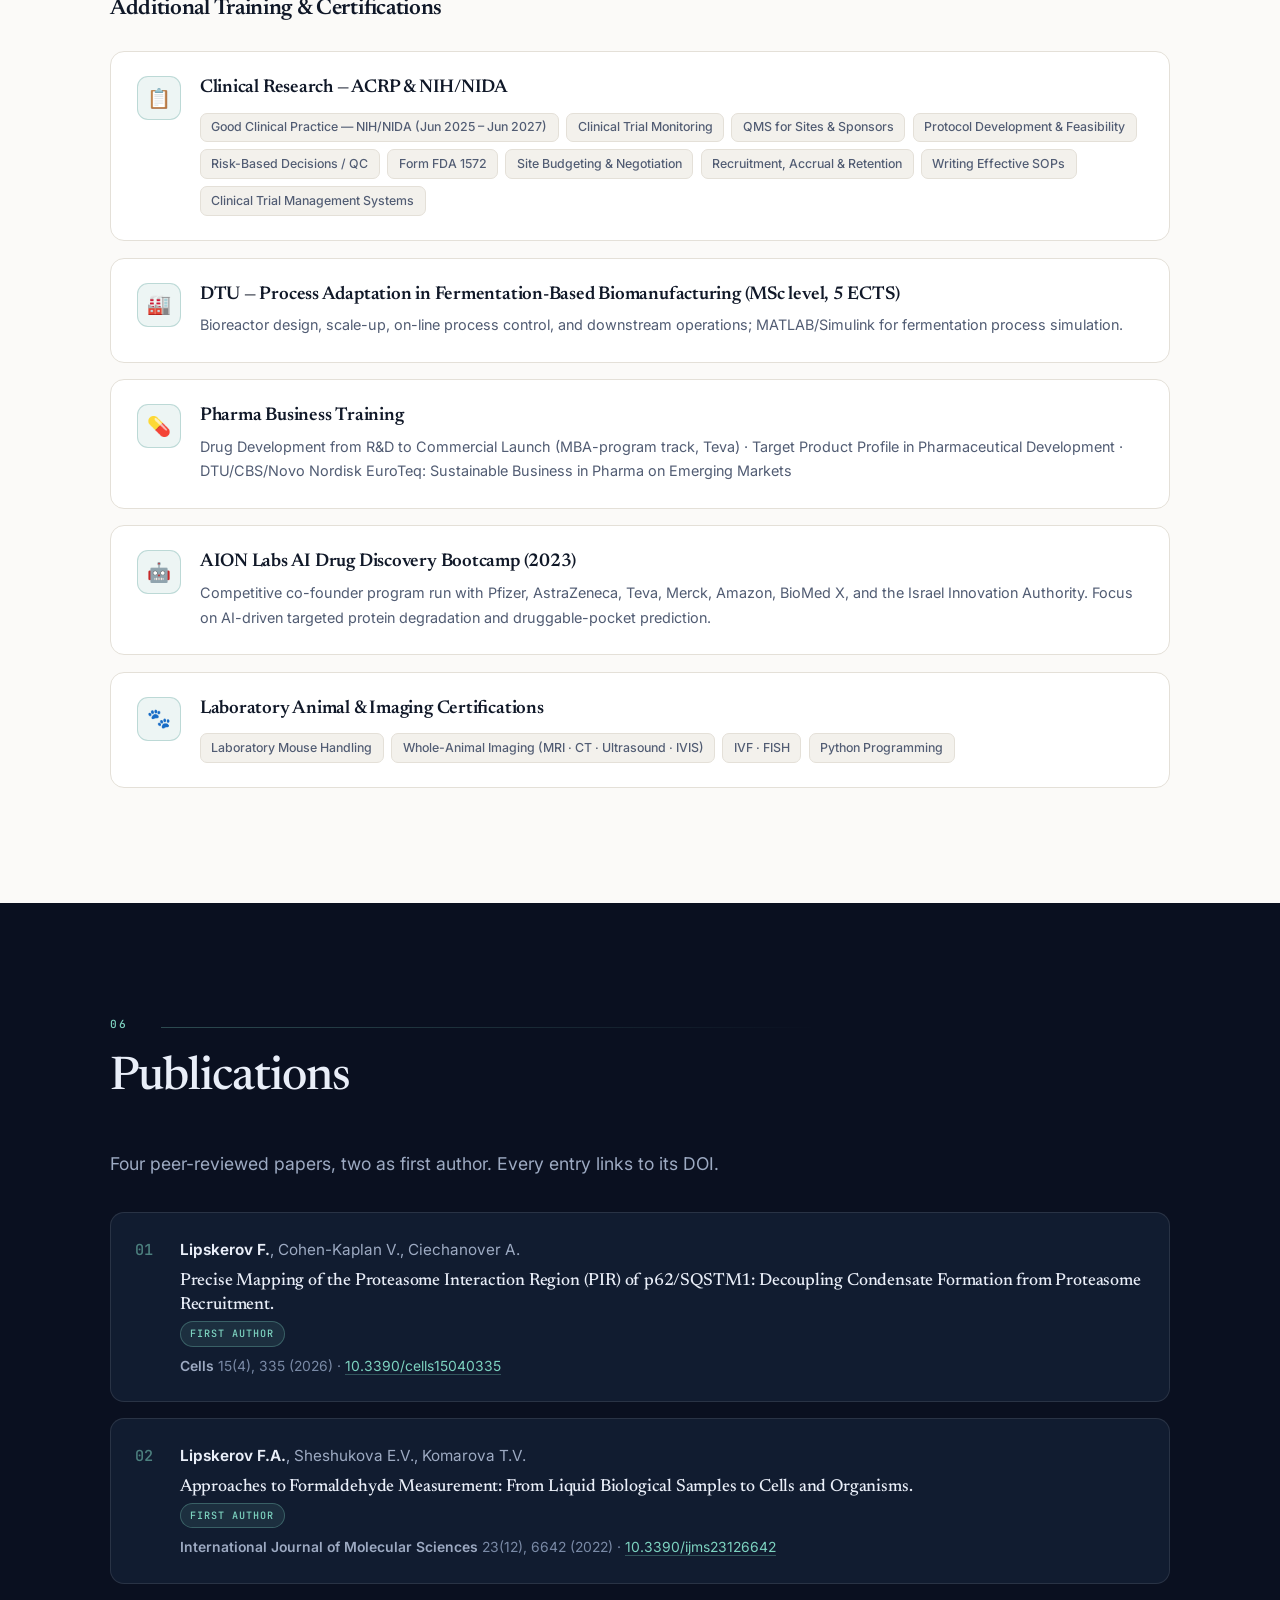
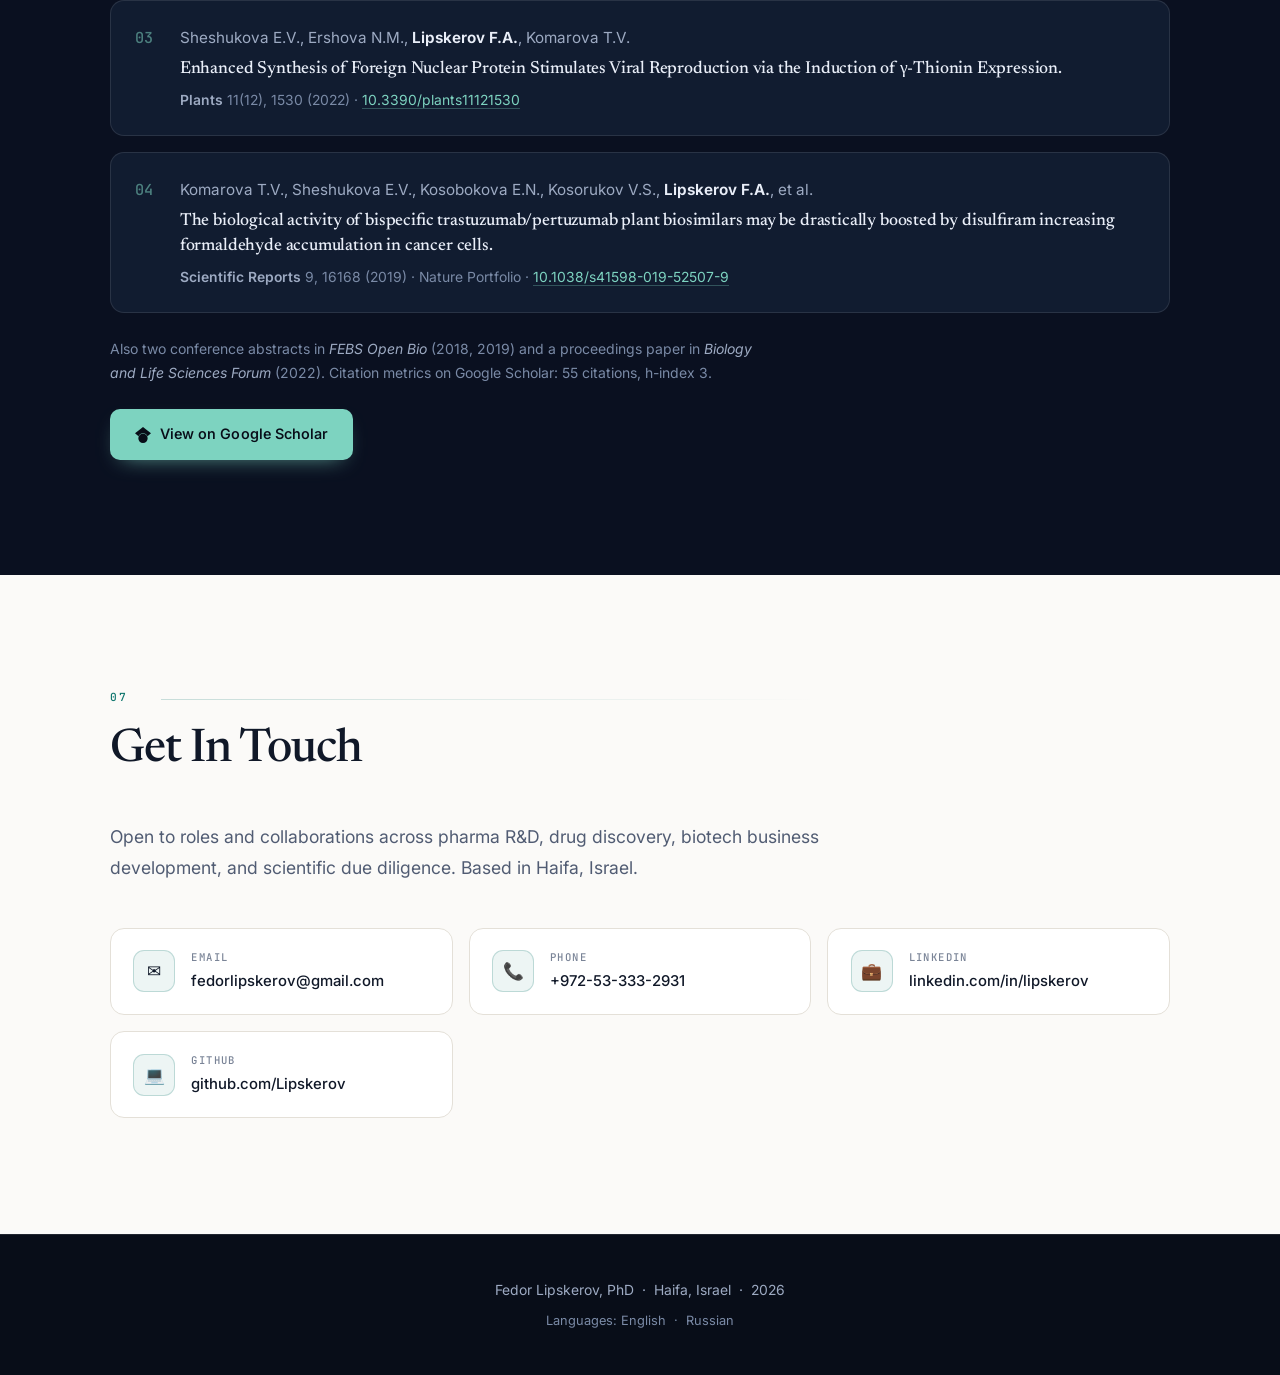
==== commit 3e79b7f4: "Rewrite site: accurate claims, expanded portfolio, new design system Content — align every claim wit" ====
--- a/index.html
+++ b/index.html
@@ -3,14 +3,16 @@
 <head>
   <meta charset="UTF-8" />
   <meta name="viewport" content="width=device-width, initial-scale=1.0" />
-  <title>Fedor Lipskerov, PhD – Molecular Biologist & Pharma BD</title>
-  <meta name="description" content="Personal webpage of Fedor Lipskerov, PhD – molecular biologist, pharma BD professional, and biotech builder based in Haifa, Israel." />
+  <title>Fedor Lipskerov, PhD – Molecular Biologist | Drug Discovery, BD &amp; Diligence</title>
+  <meta name="description" content="Fedor Lipskerov, PhD – early-career molecular biologist (Technion, Ciechanover Lab) working across drug discovery, biotech business development, and scientific due diligence. Haifa, Israel." />
   <link rel="stylesheet" href="style.css" />
   <link rel="preconnect" href="https://fonts.googleapis.com" />
   <link rel="preconnect" href="https://fonts.gstatic.com" crossorigin />
-  <link href="https://fonts.googleapis.com/css2?family=Inter:wght@300;400;500;600;700&family=JetBrains+Mono:wght@400;500&display=swap" rel="stylesheet" />
+  <link href="https://fonts.googleapis.com/css2?family=Inter:wght@300..700&family=Newsreader:ital,opsz,wght@0,6..72,400..600;1,6..72,400&family=JetBrains+Mono:wght@400;500&display=swap" rel="stylesheet" />
 </head>
 <body>
+
+  <div id="scrollProgress" aria-hidden="true"></div>
 
   <!-- ========== NAVBAR ========== -->
   <nav id="navbar">
@@ -19,6 +21,7 @@
       <ul class="nav-links" id="navLinks">
         <li><a href="#about">About</a></li>
         <li><a href="#experience">Experience</a></li>
+        <li><a href="#portfolio">Portfolio</a></li>
         <li><a href="#skills">Skills</a></li>
         <li><a href="#education">Education</a></li>
         <li><a href="#publications">Publications</a></li>
@@ -32,15 +35,20 @@
   <section id="hero">
     <div class="hero-content">
       <div class="hero-text">
-        <span class="hero-tag">PhD Molecular Biologist &middot; Pharma BD &middot; Biotech Builder</span>
+        <span class="hero-tag">PhD Molecular Biologist &middot; Drug Discovery &middot; Biotech BD &amp; Diligence</span>
         <h1>Fedor <span class="accent">Lipskerov</span>, PhD</h1>
-        <p class="hero-subtitle">Scientist at the intersection of deep biology, AI/LLM drug discovery, and BD</p>
+        <p class="hero-subtitle">Early-career scientist working where molecular biology, AI-enabled drug discovery, and the business of biotech meet</p>
         <p class="hero-desc">
-          PhD molecular biologist from Technion’s Ciechanover Nobel Lab, working where deep biology, AI drug discovery, and biotech business meet. 
-          Motivated by my Multiple Sclerosis journey, I bring pharma innovation, startup experience, BD scale-up, and VC due diligence.
+          I completed my PhD in the lab of Nobel Laureate Prof. Aaron Ciechanover at the Technion, mapping the
+          proteasome-binding region of p62/SQSTM1 &mdash; published as first author in <em>Cells</em> (2026).
+          Alongside the bench, I&rsquo;ve worked on pharma innovation programs with Servier and Daiichi Sankyo,
+          founded an AI microbiome venture, and built hands-on experience in business development and
+          scientific due diligence. Living with multiple sclerosis is a large part of why I care about
+          getting translational science right.
         </p>
         <div class="hero-btns">
-          <a href="#about" class="btn btn-primary">Explore My Work</a>
+          <a href="#portfolio" class="btn btn-primary">See My Work</a>
+          <a href="#contact" class="btn btn-outline">Get In Touch</a>
         </div>
         <div class="hero-socials">
           <a href="https://www.linkedin.com/in/lipskerov" target="_blank" rel="noopener" class="social-link">
@@ -55,6 +63,12 @@
             </svg>
             Google Scholar
           </a>
+          <a href="https://github.com/Lipskerov" target="_blank" rel="noopener" class="social-link">
+            <svg viewBox="0 0 24 24" fill="currentColor" width="18" height="18" aria-hidden="true">
+              <path d="M12 0C5.37 0 0 5.37 0 12c0 5.31 3.435 9.795 8.205 11.385.6.105.825-.255.825-.57 0-.285-.015-1.23-.015-2.235-3.015.555-3.795-.735-4.035-1.41-.135-.345-.72-1.41-1.23-1.695-.42-.225-1.02-.78-.015-.795.945-.015 1.62.87 1.845 1.23 1.08 1.815 2.805 1.305 3.495.99.105-.78.42-1.305.765-1.605-2.67-.3-5.46-1.335-5.46-5.925 0-1.305.465-2.385 1.23-3.225-.12-.3-.54-1.53.12-3.18 0 0 1.005-.315 3.3 1.23.96-.27 1.98-.405 3-.405s2.04.135 3 .405c2.295-1.56 3.3-1.23 3.3-1.23.66 1.65.24 2.88.12 3.18.765.84 1.23 1.905 1.23 3.225 0 4.605-2.805 5.625-5.475 5.925.435.375.81 1.095.81 2.22 0 1.605-.015 2.895-.015 3.3 0 .315.225.69.825.57A12.02 12.02 0 0024 12c0-6.63-5.37-12-12-12z"/>
+            </svg>
+            GitHub
+          </a>
         </div>
       </div>
 
@@ -70,42 +84,53 @@
   <!-- ========== ABOUT ========== -->
   <section id="about">
     <div class="container">
-      <h2 class="section-title">Profile</h2>
+      <h2 class="section-title" data-num="01">Profile</h2>
       <p class="about-lead">
-PhD molecular biologist from the Technion’s Ciechanover Lab, shaped by both science and my own journey with multiple sclerosis.
-I work at the intersection of deep biology, AI/LLM-enabled drug discovery, and the people who need to turn science into real decisions — pharma R&D, BD teams, startups, and investors.
-My background combines scientific depth with business execution: three 1st-place pharma innovation programs with Servier and Daiichi Sankyo, two biotech startups, BD scale-up experience reaching 150,000 clients, and a market thesis on the autoimmunity landscape for a US healthcare VC.
+        I&rsquo;m an early-career molecular biologist who recently completed a PhD in the Ciechanover Lab at the
+        Technion. My work sits at the intersection of deep biology, AI-enabled drug discovery, and the people who
+        have to turn science into decisions &mdash; pharma R&amp;D teams, founders, and investors.
+      </p>
+      <p class="about-lead">
+        The science side is peer-reviewed: four publications, including first-author work in <em>Cells</em> (2026)
+        and <em>IJMS</em> (2022). The business side is hands-on rather than senior: three intensive pharma
+        innovation programs with Servier and Daiichi Sankyo, a microbiome venture I founded and ran with a team of
+        five, a business development role at a B2B platform, and scientific due-diligence work &mdash; first for a
+        corporate venture arm, and currently for a US healthcare VC&rsquo;s autoimmunity market thesis.
+      </p>
+      <p class="about-note">
+        This page is written to be checkable. Every publication links to its DOI and every project links to its
+        repository or a live demo.
       </p>
       <div class="expertise-grid">
         <div class="expertise-card fade-up">
           <div class="expertise-icon">🧬</div>
           <h3>Molecular Biology &amp; Protein Engineering</h3>
-          <p>p62/SQSTM1 proteasome biology (Ciechanover Lab, <em>Cells</em> 2026); bispecific antibody design, SPR characterization, expression-system optimization at Vavilov Institute</p>
+          <p>p62/SQSTM1 proteasome biology in the Ciechanover Lab (<em>Cells</em>, 2026); anti-HER2 bispecific antibody work at MSU &mdash; SPR characterization and plant-based expression (<em>Sci Rep</em>, 2019)</p>
         </div>
         <div class="expertise-card fade-up">
           <div class="expertise-icon">💊</div>
-          <h3>Pharma BD &amp; Innovation</h3>
-          <p>3&times; 1st-place BioMed X programs (Servier &times;2, Daiichi Sankyo); currently co-authoring the Autoimmune Fund&rsquo;s first full-field autoimmunity market thesis for a US VC</p>
+          <h3>Pharma Innovation</h3>
+          <p>Three intensive BioMed X innovation programs (Servier &times;2, Daiichi Sankyo &times;1); 1st-place team in each; pitched concepts to pharma R&amp;D leadership in Heidelberg and Paris</p>
+        </div>
+        <div class="expertise-card fade-up">
+          <div class="expertise-icon">🔍</div>
+          <h3>Diligence &amp; Strategy</h3>
+          <p>Scientific and IP due diligence for a corporate venture arm (PitchBook, Derwent Innovation, Mintel, Web of Science); currently contributing scientific research to a US VC&rsquo;s autoimmunity market thesis</p>
         </div>
         <div class="expertise-card fade-up">
           <div class="expertise-icon">🚀</div>
-          <h3>Biotech Entrepreneurship</h3>
-          <p>Synaptiflora (AI microbiome, AWS grant, team of 5, provisional patent); Autoboom BD (few thousand &rarr; 150,000+ clients, 5+ partnerships); stealth medtech Netherlands</p>
+          <h3>Ventures &amp; BD</h3>
+          <p>Founded Synaptiflora (AI microbiome &mdash; team of five, provisional patent, AWS grant); co-founded PastEcho (digital health, Netherlands); owned the BD function at an AI-powered B2B platform</p>
         </div>
         <div class="expertise-card fade-up">
           <div class="expertise-icon">🤖</div>
-          <h3>AI &amp; Drug Discovery</h3>
-          <p>Agentic Python pipelines; TrialSense clinical intelligence platform (575k+ trials, ML, NLP); conceptually fluent in AlphaFold, ESM2, generative biologics design</p>
+          <h3>AI &amp; Computation</h3>
+          <p>Python and agentic pipelines; TrialSense clinical-intelligence platform; BenchPilot lab-experiment agent; ML for omics data; docking and homology modeling; working knowledge of AlphaFold and ESM2</p>
         </div>
         <div class="expertise-card fade-up">
           <div class="expertise-icon">🧪</div>
           <h3>Clinical Research</h3>
-          <p>GCP certified (NIH/NIDA, 2025&ndash;2027); ACRP Clinical Trial Monitoring &amp; QMS; protocol development, risk-based decisions, site budgeting &amp; negotiation</p>
-        </div>
-        <div class="expertise-card fade-up">
-          <div class="expertise-icon">📊</div>
-          <h3>Strategy &amp; Diligence</h3>
-          <p>Scientific &amp; IP due diligence (PitchBook, Derwent Innovation); therapeutic-area evidence packages; competitive landscape mapping for pharma and VC audiences</p>
+          <p>GCP certified (NIH/NIDA, 2025&ndash;2027); ACRP training in clinical trial monitoring, quality management systems, protocol development &amp; feasibility, and Form FDA 1572</p>
         </div>
       </div>
     </div>
@@ -114,323 +139,464 @@
   <!-- ========== EXPERIENCE ========== -->
   <section id="experience" class="section-dark">
     <div class="container">
-      <h2 class="section-title">Experience</h2>
+      <h2 class="section-title" data-num="02">Experience</h2>
 
       <div class="experience-tabs" role="tablist">
-        <button class="tab-btn active" data-tab="projects" role="tab" aria-selected="true">Side Projects</button>
-        <button class="tab-btn" data-tab="research" role="tab" aria-selected="false">Research</button>
-        <button class="tab-btn" data-tab="bdinnovation" role="tab" aria-selected="false">BD &amp; Innovation</button>
-        <button class="tab-btn" data-tab="startups" role="tab" aria-selected="false">Startups</button>
-        <button class="tab-btn" data-tab="labindustrial" role="tab" aria-selected="false">Lab &amp; Industrial</button>
-        <button class="tab-btn" data-tab="investment" role="tab" aria-selected="false">Investment</button>
+        <button class="tab-btn active" data-tab="research" role="tab" aria-selected="true">Research</button>
+        <button class="tab-btn" data-tab="bd" role="tab" aria-selected="false">BD &amp; Pharma Innovation</button>
+        <button class="tab-btn" data-tab="diligence" role="tab" aria-selected="false">Diligence &amp; Strategy</button>
+        <button class="tab-btn" data-tab="ventures" role="tab" aria-selected="false">Ventures</button>
+        <button class="tab-btn" data-tab="earlylab" role="tab" aria-selected="false">Early Lab Roles</button>
       </div>
 
       <div class="tab-content">
 
-        <!-- Side Projects -->
-        <div class="tab-panel active" id="tab-projects" role="tabpanel">
-          <div class="experience-item fade-up">
-            <div class="exp-header">
-              <div>
-                <h3>LinkedIn Newsletter &mdash; Pharma &amp; AI in Drug Discovery</h3>
-                <span class="exp-org">Self-published &middot; <a href="https://www.linkedin.com/in/lipskerov" target="_blank" rel="noopener" style="color:var(--accent)">linkedin.com/in/lipskerov</a></span>
-              </div>
-              <span class="exp-date">Ongoing</span>
-            </div>
-            <ul class="exp-list">
-              <li><strong style="color: var(--accent)">54,671 impressions in last 28 days</strong> from organic content</li>
-              <li>Three scientific-business posts weekly: pharma landscape, novel science, AI in drug discovery</li>
-              <li>Audience spans HCPs, BD professionals, and pharma R&amp;D leaders</li>
-              <li>Built a custom agentic news-digest pipeline in Python to source, distill, and prioritize content</li>
-              <li>Deliberate post-strategy with hooks, lead magnets, and audience-tailored framing</li>
-            </ul>
-          </div>
-          <div class="experience-item fade-up">
-            <div class="exp-header">
-              <div>
-                <h3>TrialSense &mdash; Clinical Trial Intelligence Platform</h3>
-                <span class="exp-org">Solo-built, full-stack</span>
-              </div>
-            </div>
-            <p class="exp-desc">Clinical intelligence infrastructure for asset diligence, sponsor benchmarking, and competitive landscape mapping.</p>
-            <ul class="exp-list">
-              <li>Ingested 575,000+ ClinicalTrials.gov trials and 120,000 PubMed abstracts</li>
-              <li>ML trial-completion prediction model; meta-analysis engine with forest plots</li>
-              <li>Sponsor explorer, clinical-NLP outcome extraction, probability-of-success scoring</li>
-              <li>Designed for asset diligence, sponsor benchmarking, and competitive landscape analysis</li>
-            </ul>
-          </div>
-          <div class="experience-item fade-up">
-            <h3 style="margin-bottom:1.25rem; color:var(--text-primary)">Selected GitHub Projects</h3>
-            <div style="display:grid; gap:1rem;">
-              <div style="background:var(--surface-2,#1a2236); border:1px solid var(--border,#2a3650); border-radius:10px; padding:1.1rem 1.3rem;">
-                <div style="display:flex; justify-content:space-between; align-items:flex-start; gap:1rem; flex-wrap:wrap;">
-                  <div>
-                    <a href="https://github.com/Lipskerov/BiotechDigestCreator" target="_blank" rel="noopener" style="color:var(--accent); font-weight:600; font-size:0.97rem; text-decoration:none;">BiotechDigestCreator</a>
-                    <p style="color:var(--text-secondary,#8892a4); font-size:0.88rem; margin:0.3rem 0 0;">Agentic terminal pipeline that scrapes and synthesizes daily biotech &amp; pharma news digests; powers the LinkedIn content strategy</p>
-                  </div>
-                  <span style="background:var(--accent-dim,rgba(99,179,237,0.12)); color:var(--accent); font-size:0.75rem; padding:0.2rem 0.6rem; border-radius:999px; white-space:nowrap;">Python &middot; Agentic</span>
-                </div>
-              </div>
-              <div style="background:var(--surface-2,#1a2236); border:1px solid var(--border,#2a3650); border-radius:10px; padding:1.1rem 1.3rem;">
-                <div style="display:flex; justify-content:space-between; align-items:flex-start; gap:1rem; flex-wrap:wrap;">
-                  <div>
-                    <a href="https://github.com/Lipskerov/Graph-Convolutional-Network-for-Solubility-Prediction" target="_blank" rel="noopener" style="color:var(--accent); font-weight:600; font-size:0.97rem; text-decoration:none;">GCN for Solubility Prediction</a>
-                    <p style="color:var(--text-secondary,#8892a4); font-size:0.88rem; margin:0.3rem 0 0;">Graph Convolutional Network model for predicting molecular solubility from SMILES &mdash; applied GNN approach to a core drug-discovery property</p>
-                  </div>
-                  <span style="background:var(--accent-dim,rgba(99,179,237,0.12)); color:var(--accent); font-size:0.75rem; padding:0.2rem 0.6rem; border-radius:999px; white-space:nowrap;">Python &middot; GNN &middot; Drug Discovery</span>
-                </div>
-              </div>
-              <div style="background:var(--surface-2,#1a2236); border:1px solid var(--border,#2a3650); border-radius:10px; padding:1.1rem 1.3rem;">
-                <div style="display:flex; justify-content:space-between; align-items:flex-start; gap:1rem; flex-wrap:wrap;">
-                  <div>
-                    <a href="https://github.com/Lipskerov/microbiome" target="_blank" rel="noopener" style="color:var(--accent); font-weight:600; font-size:0.97rem; text-decoration:none;">Microbiome ML Models</a>
-                    <p style="color:var(--text-secondary,#8892a4); font-size:0.88rem; margin:0.3rem 0 0;">ML pipelines for 16S rRNA and metagenomic data — taxonomic profiling, clinical-relevance scoring; developed as part of the Synaptiflora venture</p>
-                  </div>
-                  <span style="background:var(--accent-dim,rgba(99,179,237,0.12)); color:var(--accent); font-size:0.75rem; padding:0.2rem 0.6rem; border-radius:999px; white-space:nowrap;">Python &middot; Bioinformatics &middot; ML</span>
-                </div>
-              </div>
-            </div>
-            <div style="margin-top:1rem;">
-              <a href="https://github.com/Lipskerov" target="_blank" rel="noopener" class="btn btn-primary" style="font-size:0.88rem;">View all on GitHub</a>
-            </div>
-          </div>
-        </div>
-
         <!-- Research -->
-        <div class="tab-panel" id="tab-research" role="tabpanel">
-          <div class="experience-item fade-up">
-            <div class="exp-header">
-              <div>
-                <h3>PhD &mdash; Molecular Biology / Biochemistry</h3>
-                <span class="exp-org">Technion Faculty of Medicine &mdash; Ciechanover Lab (Nobel Laureate)</span>
-              </div>
-              <span class="exp-date">2022 &ndash; 2026 (completed)</span>
-            </div>
-            <p class="exp-desc"><em>Thesis:</em> Precise Mapping of the Proteasome Interaction Region of p62/SQSTM1 &mdash; Decoupling Condensate Formation from Proteasome Recruitment</p>
-            <ul class="exp-list">
-              <li>Engineered domain-specific p62/SQSTM1 mutant panels; mapped the Proteasome Interaction Region (PIR)</li>
-              <li>Decoupled liquid&ndash;liquid phase separation (LLPS) from proteasome recruitment &mdash; mechanistic separation of two distinct p62 functions</li>
-              <li>Confocal and super-resolution fluorescence microscopy &mdash; live-cell and fixed-sample imaging, condensate dynamics, quantitative image analysis</li>
-              <li>Co-immunoprecipitation, CHX-chase degradation assays, in-cell proteasome activity assays</li>
-              <li>AI-driven structural modeling, homology and docking analyses, computational validation of mutagenesis design</li>
-              <li>First-author paper in <em>Cells</em> (2026); supervised by Nobel Laureate Prof. Aaron Ciechanover</li>
-            </ul>
-          </div>
-          <div class="experience-item fade-up">
-            <div class="exp-header">
-              <div>
-                <h3>Research Scientist</h3>
-                <span class="exp-org">Vavilov Institute of General Genetics, Moscow</span>
-              </div>
-              <span class="exp-date">2016 &ndash; 2022</span>
-            </div>
-            <ul class="exp-list">
-              <li>Engineered, tested, and contributed to production of a published anti-HER2 bispecific biosimilar platform (trastuzumab + pertuzumab) for oncology applications</li>
-              <li>Full preclinical workflow: molecular design &rarr; binding validation &rarr; functional cytotoxicity assays &rarr; in vivo efficacy in HER2+ breast cancer models</li>
-              <li>Surface Plasmon Resonance (SPR) for affinity and kinetic characterization vs. originator molecules</li>
-              <li>Developed and optimized humanized plant-based expression systems for bispecific antibody production</li>
-              <li>High-throughput screening (HTS) robotics for biologics expression-system evaluation and assay development</li>
-              <li>Published in <em>Scientific Reports</em> (Nature) &mdash; bispecific trastuzumab/pertuzumab biosimilar platform (2019)</li>
-              <li>Also contributed to formaldehyde metabolism research (published in <em>Int. J. Mol. Sciences</em>, 2022)</li>
-            </ul>
-          </div>
-        </div>
-
-        <!-- BD & Innovation -->
-        <div class="tab-panel" id="tab-bdinnovation" role="tabpanel">
-          <div class="experience-item fade-up">
-            <div class="exp-header">
-              <div>
-                <h3>Pharma Innovation Programs</h3>
-                <span class="exp-org">BioMed X Institute &mdash; Servier (&times;2) &middot; Daiichi Sankyo (&times;1)</span>
-              </div>
-              <span class="exp-date">2022 &ndash; 2025</span>
-            </div>
-            <p class="exp-desc"><strong style="color: var(--accent)">1st place team across all three programs &mdash; ~$1M/year follow-on funding secured per win</strong>, seeding internal pharma R&amp;D teams.</p>
-            <ul class="exp-list">
-              <li><strong>Daiichi Sankyo (oncology):</strong> contributed to design of a peptide-based bispecific biologics platform for solid-tumor targeting; co-owned scientific architecture and competitive positioning</li>
-              <li><strong>Servier &mdash; program 1 (oncology):</strong> AI-driven bispecific antibody design strategy and target identification; computational platform fluency directly relevant to GenAI/LLM-based discovery</li>
-              <li><strong>Servier &mdash; program 2 (autoimmune):</strong> contributed diagnostic and therapeutic platform concepts for autoimmune disease</li>
-              <li>Pitched directly to senior pharma R&amp;D, leadership at Daiichi Sankyo (Japan) and Servier (Europe)</li>
-              <li>Converted technical concepts into decision-ready cases</li>
+        <div class="tab-panel active" id="tab-research" role="tabpanel">
+          <div class="experience-item fade-up">
+            <div class="exp-header">
+              <div>
+                <h3>PhD Researcher &mdash; Molecular Biology / Biochemistry</h3>
+                <span class="exp-org">Technion &ndash; Israel Institute of Technology, Faculty of Medicine &middot; Ciechanover Lab</span>
+              </div>
+              <span class="exp-date">2022 &ndash; 2026</span>
+            </div>
+            <p class="exp-desc"><em>Thesis:</em> Precise Mapping of the Proteasome Interaction Region of p62/SQSTM1 &mdash; Decoupling Condensate Formation from Proteasome Recruitment. Supervised by Prof. Aaron Ciechanover (Nobel Laureate in Chemistry, 2004).</p>
+            <ul class="exp-list">
+              <li>Engineered systematic deletion and point-mutant panels of p62/SQSTM1 to map the Proteasome Interaction Region (PIR) down to a six-residue stretch within the PB1 domain</li>
+              <li>Showed that losing the PIR selectively disrupts proteasome recruitment into p62 condensates while leaving liquid&ndash;liquid phase separation (LLPS) intact &mdash; separating two functions previously bundled together</li>
+              <li>Confocal and super-resolution fluorescence microscopy: live-cell and fixed-sample imaging, condensate dynamics, quantitative image analysis</li>
+              <li>Co-immunoprecipitation, cycloheximide-chase degradation assays, and in-cell proteasome activity assays</li>
+              <li>Structural modeling, homology and docking analyses used to guide and rationalize the mutagenesis design</li>
+              <li>Published as first author in <em>Cells</em> (2026) &mdash; <a href="https://doi.org/10.3390/cells15040335" target="_blank" rel="noopener" class="inline-link">doi.org/10.3390/cells15040335</a></li>
+            </ul>
+          </div>
+          <div class="experience-item fade-up">
+            <div class="exp-header">
+              <div>
+                <h3>Researcher &mdash; Protein Engineering &amp; Biologics</h3>
+                <span class="exp-org">A.N. Belozersky Institute of Physico-Chemical Biology, Moscow State University &middot; with the Vavilov Institute of General Genetics</span>
+              </div>
+              <span class="exp-date">2015 &ndash; 2022</span>
+            </div>
+            <ul class="exp-list">
+              <li>Contributed to a published anti-HER2 bispecific biosimilar platform (trastuzumab + pertuzumab) for oncology &mdash; co-author on the resulting <em>Scientific Reports</em> paper</li>
+              <li>Worked across the preclinical workflow: molecular design, binding validation, functional cytotoxicity assays, and in vivo efficacy testing in HER2+ breast cancer models</li>
+              <li>Surface Plasmon Resonance (SPR) for affinity and kinetic characterization against originator molecules</li>
+              <li>Developed and optimized plant-based (<em>N. benthamiana</em>) transient expression systems for bispecific antibody production, including the effect of nuclear localization signals on expression yield</li>
+              <li>Operated high-throughput screening robotics for expression-system evaluation and assay development</li>
+              <li>First-author review on formaldehyde measurement across biological samples, cells, and organisms (<em>IJMS</em>, 2022)</li>
+            </ul>
+          </div>
+        </div>
+
+        <!-- BD & Pharma Innovation -->
+        <div class="tab-panel" id="tab-bd" role="tabpanel">
+          <div class="experience-item fade-up">
+            <div class="exp-header">
+              <div>
+                <h3>Scientific Innovator &mdash; Pharma Innovation Programs</h3>
+                <span class="exp-org">BioMed X Institute &middot; Servier (&times;2, Heidelberg &amp; Paris) &middot; Daiichi Sankyo (&times;1, Heidelberg)</span>
+              </div>
+              <span class="exp-date">2024 &ndash; 2025</span>
+            </div>
+            <p class="exp-desc">Three competitive, month-long innovation bootcamps run by BioMed X with pharma partners. <strong class="hl">My team placed 1st in all three.</strong></p>
+            <ul class="exp-list">
+              <li><strong>Servier &mdash; autoimmunity (Apr 2024, Heidelberg):</strong> co-developed a diagnostic platform concept for autoimmune disease; explored scientific feasibility, clinical need, and development pathways. Team awarded 1st place for scientific feasibility</li>
+              <li><strong>Daiichi Sankyo &mdash; oncology (May 2025, Heidelberg):</strong> contributed to the scientific concept and strategy for a peptide-based bispecific biologics platform targeting solid tumors; helped design the in silico, in vitro, and in vivo validation approach</li>
+              <li><strong>Servier &mdash; next-gen AI platforms (Nov 2025, Paris):</strong> developed a computational strategy for predicting dual-epitope engagement in bispecific antibody engineering; contributed scientific modeling and concept development</li>
+              <li>Presented final pitches directly to senior pharma R&amp;D leadership; worked in international, interdisciplinary teams mentored by pharma scientists</li>
+              <li>Core skill practised throughout: turning a technical concept into a decision-ready case for people who fund it</li>
             </ul>
           </div>
           <div class="experience-item fade-up">
             <div class="exp-header">
               <div>
                 <h3>Business Development Manager</h3>
-                <span class="exp-org">Autoboom &mdash; AI-Powered B2B Platform</span>
+                <span class="exp-org">Autoboom &mdash; AI-powered B2B platform</span>
               </div>
               <span class="exp-date">2024 &ndash; 2025</span>
             </div>
-            <ul class="exp-list">
-              <li>Owned the full BD function: inbound and outbound pipeline, customer-facing partner negotiation, and deal closing</li>
-              <li><strong style="color: var(--accent)">Grew active client base from a few thousand to 150,000+</strong> and signed 5+ strategic partnership agreements</li>
-              <li>Built an agentic outbound system N8N (chatgpt / claude / Apollo / Apify / Phantom Buster ) &mdash; automated lead qualification, ICP scoring, multi-step outreach, and CRM updates; cut manual pipeline overhead ~60%</li>
-            </ul>
-          </div>
-          <div class="experience-item fade-up">
-            <div class="exp-header">
-              <div>
-                <h3>AION Labs AI Drug Discovery Bootcamp</h3>
-                <span class="exp-org">Pfizer &middot; AstraZeneca &middot; Teva &middot; Merck &middot; Amazon &middot; BioMed X &middot; Israel Innovation Authority</span>
-              </div>
-              <span class="exp-date">2023</span>
-            </div>
-            <ul class="exp-list">
-              <li>Selected for AION Labs&rsquo; competitive program (joint venture spanning leading global pharma and tech)</li>
-              <li>Contributed frameworks for AI-driven druggable protein-pocket prediction and E3-ligase / molecular-glue identification for targeted protein degradation</li>
-            </ul>
-          </div>
-        </div>
-
-        <!-- Startups -->
-        <div class="tab-panel" id="tab-startups" role="tabpanel">
+            <p class="exp-desc">First BD hire responsibilities: owned the function end to end rather than a single stage of it.</p>
+            <ul class="exp-list">
+              <li>Owned inbound and outbound pipeline, customer-facing partner negotiation, and deal closing</li>
+              <li>Signed 5+ strategic partnership agreements and grew the active client base substantially over the engagement</li>
+              <li>Built an agentic outbound system on n8n (Claude / GPT, Apollo, Apify, PhantomBuster) for lead qualification, ICP scoring, multi-step outreach sequencing, and CRM updates &mdash; removing most of the manual pipeline work</li>
+              <li>Learned the commercial motion from the operator side: qualification, objection handling, pricing conversations, and follow-through</li>
+            </ul>
+          </div>
+          <div class="experience-item fade-up">
+            <div class="exp-header">
+              <div>
+                <h3>Co-Founder Candidate &mdash; AI Drug Discovery Bootcamp</h3>
+                <span class="exp-org">AION Labs &middot; Pfizer &middot; AstraZeneca &middot; Teva &middot; Merck &middot; Amazon &middot; BioMed X &middot; Israel Innovation Authority</span>
+              </div>
+              <span class="exp-date">Jun 2023</span>
+            </div>
+            <ul class="exp-list">
+              <li>Selected for AION Labs&rsquo; competitive co-founder program, a joint venture spanning global pharma and tech</li>
+              <li>Contributed to machine-learning strategies for predicting E3 ligase &ndash; molecular glue &ndash; protein-of-interest triads for targeted protein degradation</li>
+              <li>Contributed frameworks for AI-driven druggable protein-pocket prediction</li>
+              <li>Helped present the final pitch to pharma executives; collaborated with computational biologists and pharma mentors</li>
+            </ul>
+          </div>
+        </div>
+
+        <!-- Diligence & Strategy -->
+        <div class="tab-panel" id="tab-diligence" role="tabpanel">
+          <div class="experience-item fade-up">
+            <div class="exp-header">
+              <div>
+                <h3>Contributing Researcher &mdash; Scientific Lane</h3>
+                <span class="exp-org">The Autoimmune Fund (US) &mdash; <em>The Immune Decade: 2026 Report</em></span>
+              </div>
+              <span class="exp-date">2026 &ndash; present</span>
+            </div>
+            <p class="exp-desc">Independent contractor contributing scientific research to the fund&rsquo;s first published market thesis across the autoimmunity field.</p>
+            <ul class="exp-list">
+              <li>Coverage spanning therapeutics, diagnostics, bioelectric medicine, AI immune mapping, women&rsquo;s health, and longevity investing</li>
+              <li>Scientific diligence work: literature review, company profiling, evidence-package development, convergence scoring, and source verification of biological and clinical claims</li>
+              <li>Translating mechanism, comparator landscape, and clinical-relevance detail into investor-grade scientific narrative</li>
+              <li>KOL engagement &mdash; structured interviews with Prof. Raanan Shamir (Schneider Children&rsquo;s Medical Center), Prof. Alessio Fasano (Massachusetts General Hospital), and Prof. Detlef Schuppan (Mainz)</li>
+              <li>Emphasis on mechanism strength, molecular subtyping, and what those imply for autoimmune investing</li>
+            </ul>
+          </div>
+          <div class="experience-item fade-up">
+            <div class="exp-header">
+              <div>
+                <h3>Associate &mdash; Biotech &amp; FoodTech Startup Screening</h3>
+                <span class="exp-org">EFKO Group &mdash; corporate venture and strategic investment</span>
+              </div>
+              <span class="exp-date">Mar 2021 &ndash; Dec 2022</span>
+            </div>
+            <p class="exp-desc">Corporate-venture screening role covering both investment and technology-acquisition decisions.</p>
+            <ul class="exp-list">
+              <li>Analysed early- and growth-stage biotech and life-science companies, with a focus on cultured meat &mdash; cell culture technology for muscle fibre and nutritional components</li>
+              <li>Patent and IP analysis to identify intellectual property trends and white space in the field</li>
+              <li>Reviewed and synthesized scientific literature to judge how genuinely novel a startup&rsquo;s claim was</li>
+              <li>Evaluated economic data to assess viability, growth potential, and strategic fit; built competitive landscape analyses</li>
+              <li>Worked across Web of Science, Derwent Innovation, PitchBook, and Mintel</li>
+              <li>Fed market and technology-trend analysis into strategic decision-making with R&amp;D and finance teams</li>
+            </ul>
+          </div>
+          <div class="experience-item fade-up">
+            <div class="exp-header">
+              <div>
+                <h3>Diligence Tooling &mdash; Built For My Own Workflow</h3>
+              </div>
+            </div>
+            <ul class="exp-list">
+              <li><strong>TrialSense:</strong> ingested 575,000+ ClinicalTrials.gov trials and ~120,000 PubMed abstracts to support asset diligence, sponsor benchmarking, and competitive landscape mapping</li>
+              <li><strong>TBI knowledge graph:</strong> structured 2,679 traumatic brain injury diagnostic papers to test the NQO2/QR2 pathway as a blood-biomarker entry point</li>
+              <li><strong>BiotechDigestCreator:</strong> agentic pipeline that scrapes and synthesizes daily biotech and pharma news, keeping landscape awareness current</li>
+              <li>See the <a href="#portfolio" class="inline-link">Portfolio</a> section for details and source code</li>
+            </ul>
+          </div>
+        </div>
+
+        <!-- Ventures -->
+        <div class="tab-panel" id="tab-ventures" role="tabpanel">
           <div class="experience-item fade-up">
             <div class="exp-header">
               <div>
                 <h3>Founder &amp; Scientific Lead</h3>
-                <span class="exp-org">Synaptiflora &mdash; AI Microbiome Intelligence Platform (Israel)</span>
+                <span class="exp-org">Synaptiflora &mdash; AI microbiome intelligence platform (Israel)</span>
               </div>
               <span class="exp-date">2023 &ndash; 2025</span>
             </div>
             <ul class="exp-list">
               <li>Founded an AI-driven microbiome venture focused on the gut&ndash;disease axis (colorectal cancer, dysbiosis); built and led a team of five scientists</li>
-              <li>Provisional patent filed; secured AWS grant for cloud and computational development</li>
+              <li>Filed a provisional patent and secured an AWS grant for cloud and computational development</li>
               <li>Designed bioinformatic and ML pipelines for 16S rRNA and shotgun metagenomic data &mdash; QC, taxonomic profiling, and clinical-relevance interpretation</li>
-              <li>Built R&amp;D relationships across global pharma and academic centers: Servier &middot; Merck &middot; Teva &middot; Novo Nordisk &middot; Rambam Health Care Campus &middot; Zurich University Hospital &middot; IBM Research Israel &middot; Cleveland Clinic Microbiome &middot; Tel Aviv University &middot; Technion</li>
-              <li>Built investor narrative and pitch materials; engaged accelerators and VC networks</li>
-            </ul>
-          </div>
-          <div class="experience-item fade-up">
-            <div class="exp-header">
-              <div>
-                <h3>Founder &mdash; Stealth MedTech Startup</h3>
-                <span class="exp-org">Digital Health for Dementia (Netherlands)</span>
-              </div>
-              <span class="exp-date">2022 &ndash; 2023</span>
-            </div>
-            <ul class="exp-list">
-              <li>Founded a stealth-mode medtech venture building a digital tool for dementia patients</li>
-              <li>Led product vision, scientific framing, regulatory positioning, and pilot strategy</li>
-              <li>Closed a partnership with a Dutch nursing-home network; ran an end-user pilot with elderly patients and care staff</li>
-              <li>Sole technical and clinical lead &mdash; regulatory framing, end-user research, EU healthcare-system navigation</li>
-            </ul>
-          </div>
-        </div>
-
-        <!-- Lab & Industrial -->
-        <div class="tab-panel" id="tab-labindustrial" role="tabpanel">
-          <div class="experience-item fade-up">
-            <div class="exp-header">
-              <div>
-                <h3>Senior Clinician</h3>
-                <span class="exp-org">Regional Veterinary Diagnostic Laboratory &mdash; Microbiology, Pathology, IHC, qPCR Divisions</span>
-              </div>
-              <span class="exp-date">2018 &ndash; 2020</span>
-            </div>
-            <ul class="exp-list">
-              <li>High-throughput regional pathology lab; oversaw 4&ndash;6 technicians</li>
-              <li>Hands-on microbiology bench: bacterial and fungal culturing on selective and differential media, plating, isolation, identification, biochemical and morphological characterization, antibiotic susceptibility testing, contamination control under strict aseptic technique</li>
-              <li>Multi-section oversight: processed clinical samples (blood, urine, fecal, swabs, tissues) across microbiology, IHC/pathology, qPCR, hematology, and biochemistry</li>
-              <li>Equipment &amp; vendor management: maintenance schedules, troubleshooting, inventory, and supplier coordination</li>
-              <li>Operated under formal QC framework; trained technicians on SOPs; contributed to protocol updates and corrective action</li>
-              <li>Integrated laboratory data with clinical case notes for treatment decisions; maintained sample chain-of-custody</li>
-            </ul>
-          </div>
-          <div class="experience-item fade-up">
-            <div class="exp-header">
-              <div>
-                <h3>QC Scientist &mdash; Industrial Biotech Division</h3>
-                <span class="exp-org">EFKO Group &mdash; Phospholipase Enzyme Plant</span>
-              </div>
-              <span class="exp-date">2021 &ndash; 2022</span>
-            </div>
-            <ul class="exp-list">
-              <li>Industrial fermentation contamination control: microbiological QC on yeast-based enzyme production line &mdash; environmental and surface monitoring, contamination identification and root-cause investigation</li>
-              <li>Strain development &amp; optimization: developed and optimized yeast strains for industrial-scale phospholipase enzyme production via iterative DOE-style experiments</li>
-              <li>Process scale-up: drove transition from R&amp;D bench to large-scale GMP production &mdash; fermentation parameters, growth-media composition, downstream conditions</li>
-              <li>Designed QC assays for enzyme activity, expression levels, batch reproducibility, and product stability; established release criteria and tracked batch-to-batch variability</li>
-            </ul>
-          </div>
-        </div>
-
-        <!-- Investment -->
-        <div class="tab-panel" id="tab-investment" role="tabpanel">
-          <div class="experience-item fade-up">
-            <div class="exp-header">
-              <div>
-                <h3>Founding Research Fellow &mdash; Scientific Lane</h3>
-                <span class="exp-org">The Autoimmune Fund (US) &mdash; <em>The Immune Decade: 2026 Report</em></span>
-              </div>
-              <span class="exp-date">2026 &ndash; present</span>
-            </div>
-            <p class="exp-desc">Co-authoring the fund&rsquo;s first published market thesis across the entire autoimmunity field.</p>
-            <ul class="exp-list">
-              <li>Coverage spanning therapeutics, diagnostics, bioelectric medicine, AI immune mapping, women&rsquo;s health, and longevity investing</li>
-              <li>Scientific diligence, literature review, company profiling, evidence-package development, convergence scoring, and source verification across biological and clinical claims</li>
-              <li>Translating complex mechanism, comparator-landscape, and clinical-relevance content into investor-grade scientific narratives</li>
-              <li>KOL engagement: structured interviews with Prof. Raanan Shamir (Schneider Children&rsquo;s Medical Center), Prof. Alessio Fasano (MGH), Prof. Detlef Schuppan (Mainz)</li>
-              <li>Emphasis on mechanism strength, molecular subtyping, and strategic implications for autoimmune investing</li>
-              <li>Independent contractor; named section-level attribution negotiated; engagement initiated by Bonnie Feldman</li>
-            </ul>
-          </div>
-          <div class="experience-item fade-up">
-            <div class="exp-header">
-              <div>
-                <h3>VC Associate / Startup Analyst</h3>
-                <span class="exp-org">EFKO Group &mdash; Corporate Venture &amp; Strategic Investment</span>
-              </div>
-              <span class="exp-date">2021 &ndash; 2022</span>
-            </div>
-            <ul class="exp-list">
-              <li>Full-cycle corporate-venture role: screened early- and growth-stage biotech and life-science companies for both investment AND technology acquisition</li>
-              <li>Scientific and IP due diligence using PitchBook, Derwent Innovation, Mintel, and Web of Science</li>
-              <li>Built competitive landscape analyses and valuation models</li>
-              <li>Trained in deal mechanics: term sheets, cap-table analysis, valuation, and investment vs. acquisition decision frameworks</li>
-            </ul>
-          </div>
-
+              <li>Built the investor narrative and pitch materials; engaged accelerators and VC networks</li>
+              <li>Ran collaboration and feedback conversations with academic and pharma R&amp;D groups across Israel, Europe, and the US</li>
+            </ul>
+          </div>
+          <div class="experience-item fade-up">
+            <div class="exp-header">
+              <div>
+                <h3>Co-Founder</h3>
+                <span class="exp-org">PastEcho &mdash; digital health for dementia care (Netherlands)</span>
+              </div>
+              <span class="exp-date">Feb 2023 &ndash; Oct 2024</span>
+            </div>
+            <ul class="exp-list">
+              <li>Co-founded a venture designing an AI platform that translates speech and facial cues into emotional-state maps, so carers can respond to dementia patients earlier and better</li>
+              <li>Conducted field research in elderly care homes, working directly with physicians, nurses, and caregivers on interaction and empathy loops</li>
+              <li>Ran an end-user pilot with elderly patients and care staff through a Dutch nursing-home partnership</li>
+              <li>Led the scientific framing, regulatory positioning, and pilot strategy; navigated the EU healthcare-system context</li>
+            </ul>
+          </div>
+        </div>
+
+        <!-- Early Lab Roles -->
+        <div class="tab-panel" id="tab-earlylab" role="tabpanel">
+          <p class="panel-note">Earlier hands-on roles from the start of my career. Listed for the bench and QC skills they built, at the scope they actually had.</p>
+          <div class="experience-item fade-up">
+            <div class="exp-header">
+              <div>
+                <h3>Biotechnology Intern &mdash; Industrial Enzyme Production</h3>
+                <span class="exp-org">EFKO Group &mdash; phospholipase enzyme plant</span>
+              </div>
+              <span class="exp-date">Mar &ndash; Jul 2021</span>
+            </div>
+            <ul class="exp-list">
+              <li>Advanced training across the full production chain: on-site laboratory, small bioreactors, and full-scale enzyme production</li>
+              <li>Worked on modifying yeast expression systems for more cost-effective production of a food-industry enzyme</li>
+              <li>Gained practical understanding of how biotechnological production actually runs day to day, including QC checkpoints and batch consistency</li>
+              <li>Later complemented by DTU MSc-level coursework in fermentation-based biomanufacturing (bioreactor design, scale-up, process control)</li>
+            </ul>
+          </div>
+          <div class="experience-item fade-up">
+            <div class="exp-header">
+              <div>
+                <h3>Doctor&rsquo;s Laboratory Assistant &mdash; Veterinary Diagnostics</h3>
+                <span class="exp-org">NeoVet, Moscow</span>
+              </div>
+              <span class="exp-date">Nov 2018 &ndash; Aug 2019</span>
+            </div>
+            <ul class="exp-list">
+              <li>Animal blood and biomaterial sampling techniques</li>
+              <li>Complete blood counts and blood biochemistry panels</li>
+              <li>Detailed microscopy of urine and faeces; identification of parasite species</li>
+              <li>ELISA for diagnostic purposes</li>
+              <li>Built the habits that matter later: aseptic handling, sample chain-of-custody, and reading a result against the clinical picture rather than in isolation</li>
+            </ul>
+          </div>
         </div>
 
       </div><!-- end tab-content -->
     </div>
   </section>
 
+  <!-- ========== PORTFOLIO ========== -->
+  <section id="portfolio">
+    <div class="container">
+      <h2 class="section-title" data-num="03">Portfolio</h2>
+      <p class="about-lead">
+        Things I&rsquo;ve built outside of formal roles &mdash; mostly to answer a question faster than I could by hand,
+        or to make a scientific workflow less painful. Source code or a live demo for each.
+      </p>
+
+      <div class="project-grid">
+
+        <article class="project-card fade-up">
+          <div class="project-head">
+            <h3 class="project-title">BenchPilot</h3>
+            <span class="project-badge live">Live demo</span>
+          </div>
+          <p class="project-desc">
+            An evidence-grounded AI co-worker for the bench. You ask a scientific question; it proposes hypotheses
+            and an experiment plan, drafts a protocol, checks reagent stock, and surfaces the papers and trials
+            behind each suggestion. Includes a knowledge-graph tab for link prediction. Demo case study runs on
+            triple-negative breast cancer and PD-L1 dynamics.
+          </p>
+          <div class="project-tags">
+            <span class="project-tag">AI Agent</span>
+            <span class="project-tag">Lab Operations</span>
+            <span class="project-tag">IBM Bob</span>
+            <span class="project-tag">Knowledge Graph</span>
+          </div>
+          <div class="project-links">
+            <a href="benchpilot/" class="project-link">Open the demo &rarr;</a>
+            <a href="https://github.com/Lipskerov/benchpilot" target="_blank" rel="noopener" class="project-link">Source</a>
+          </div>
+        </article>
+
+        <article class="project-card fade-up">
+          <div class="project-head">
+            <h3 class="project-title">TrialSense</h3>
+            <span class="project-badge">Private repo</span>
+          </div>
+          <p class="project-desc">
+            Clinical trial intelligence platform built solo, full-stack, for asset diligence and competitive
+            landscape work. Ingests 575,000+ ClinicalTrials.gov trials and ~120,000 PubMed abstracts, then layers
+            on an ML trial-completion prediction model, a meta-analysis engine with forest plots, a sponsor
+            explorer, clinical-NLP outcome extraction, and probability-of-success scoring.
+          </p>
+          <div class="project-tags">
+            <span class="project-tag">Python</span>
+            <span class="project-tag">Machine Learning</span>
+            <span class="project-tag">Clinical NLP</span>
+            <span class="project-tag">Diligence</span>
+          </div>
+          <div class="project-links">
+            <span class="project-note">Walkthrough available on request</span>
+          </div>
+        </article>
+
+        <article class="project-card fade-up">
+          <div class="project-head">
+            <h3 class="project-title">TBI Knowledge Graph</h3>
+          </div>
+          <p class="project-desc">
+            A knowledge graph over 2,679 traumatic brain injury diagnostic papers, centred on the NQO2/QR2 pathway
+            as a candidate entry point for a blood biomarker. Built to test whether a mechanistic hypothesis holds
+            up against the whole published literature rather than a hand-picked slice of it.
+          </p>
+          <div class="project-tags">
+            <span class="project-tag">Knowledge Graph</span>
+            <span class="project-tag">Literature Mining</span>
+            <span class="project-tag">Biomarkers</span>
+          </div>
+          <div class="project-links">
+            <a href="https://github.com/Lipskerov/tbi-knowledge-graph" target="_blank" rel="noopener" class="project-link">Source &rarr;</a>
+          </div>
+        </article>
+
+        <article class="project-card fade-up">
+          <div class="project-head">
+            <h3 class="project-title">BiotechDigestCreator</h3>
+          </div>
+          <p class="project-desc">
+            Agentic terminal pipeline that scrapes, distils, and prioritizes daily biotech and pharma news into a
+            digest. Built to keep my own landscape awareness current, and it now feeds the scientific writing I
+            publish on LinkedIn.
+          </p>
+          <div class="project-tags">
+            <span class="project-tag">Python</span>
+            <span class="project-tag">Agentic</span>
+            <span class="project-tag">News Synthesis</span>
+          </div>
+          <div class="project-links">
+            <a href="https://github.com/Lipskerov/BiotechDigestCreator" target="_blank" rel="noopener" class="project-link">Source &rarr;</a>
+          </div>
+        </article>
+
+        <article class="project-card fade-up">
+          <div class="project-head">
+            <h3 class="project-title">GCN for Solubility Prediction</h3>
+          </div>
+          <p class="project-desc">
+            A graph convolutional network that predicts molecular solubility directly from SMILES strings &mdash;
+            applying a graph neural network to one of the properties that quietly kills drug candidates.
+          </p>
+          <div class="project-tags">
+            <span class="project-tag">Python</span>
+            <span class="project-tag">GNN</span>
+            <span class="project-tag">Drug Discovery</span>
+          </div>
+          <div class="project-links">
+            <a href="https://github.com/Lipskerov/Graph-Convolutional-Network-for-Solubility-Prediction" target="_blank" rel="noopener" class="project-link">Source &rarr;</a>
+          </div>
+        </article>
+
+        <article class="project-card fade-up">
+          <div class="project-head">
+            <h3 class="project-title">Microbiome ML Models</h3>
+          </div>
+          <p class="project-desc">
+            Machine learning pipelines for 16S rRNA and shotgun metagenomic data &mdash; quality control, taxonomic
+            profiling, and clinical-relevance scoring. Developed as part of the Synaptiflora venture.
+          </p>
+          <div class="project-tags">
+            <span class="project-tag">Python</span>
+            <span class="project-tag">Bioinformatics</span>
+            <span class="project-tag">Machine Learning</span>
+          </div>
+          <div class="project-links">
+            <a href="https://github.com/Lipskerov/microbiome" target="_blank" rel="noopener" class="project-link">Source &rarr;</a>
+          </div>
+        </article>
+
+        <article class="project-card fade-up">
+          <div class="project-head">
+            <h3 class="project-title">FaceSpeak</h3>
+          </div>
+          <p class="project-desc">
+            A therapeutic face-muscle training game for children with cerebral palsy. Tracks six muscle channels
+            through the webcam and turns the exercises into two games, so repetitive therapy becomes something a
+            child will actually keep doing.
+          </p>
+          <div class="project-tags">
+            <span class="project-tag">Python</span>
+            <span class="project-tag">MediaPipe</span>
+            <span class="project-tag">Digital Health</span>
+          </div>
+          <div class="project-links">
+            <a href="https://github.com/Lipskerov/FaceSpeak-v2" target="_blank" rel="noopener" class="project-link">Source &rarr;</a>
+          </div>
+        </article>
+
+        <article class="project-card fade-up">
+          <div class="project-head">
+            <h3 class="project-title">LinkedIn Outreach Engine</h3>
+          </div>
+          <p class="project-desc">
+            Sources leads through Apollo and Apify, then writes personalized icebreakers rather than templated
+            spam. Packaged as a reusable skill plus script &mdash; the tooling behind the BD automation work.
+          </p>
+          <div class="project-tags">
+            <span class="project-tag">Python</span>
+            <span class="project-tag">GTM Automation</span>
+          </div>
+          <div class="project-links">
+            <a href="https://github.com/Lipskerov/linkedin-outreach-engine" target="_blank" rel="noopener" class="project-link">Source &rarr;</a>
+          </div>
+        </article>
+
+        <article class="project-card fade-up">
+          <div class="project-head">
+            <h3 class="project-title">Biotech CV Tailor</h3>
+          </div>
+          <p class="project-desc">
+            A skill and render script that tailors a clean, ATS-passing, one-page biotech CV to any job
+            description. Bring your own master profile; it does the matching and the typesetting.
+          </p>
+          <div class="project-tags">
+            <span class="project-tag">Python</span>
+            <span class="project-tag">Automation</span>
+          </div>
+          <div class="project-links">
+            <a href="https://github.com/Lipskerov/biotech-cv-tailor" target="_blank" rel="noopener" class="project-link">Source &rarr;</a>
+          </div>
+        </article>
+
+        <article class="project-card fade-up">
+          <div class="project-head">
+            <h3 class="project-title">Scientific Writing on LinkedIn</h3>
+          </div>
+          <p class="project-desc">
+            Three posts a week on the pharma landscape, novel science, and AI in drug discovery, written for a
+            mixed audience of clinicians, BD professionals, and pharma R&amp;D. Sourced and prioritized using my own
+            agentic news pipeline. Reach in a representative 28-day window was roughly 55,000 impressions
+            (early 2026).
+          </p>
+          <div class="project-tags">
+            <span class="project-tag">Science Communication</span>
+            <span class="project-tag">Pharma Landscape</span>
+          </div>
+          <div class="project-links">
+            <a href="https://www.linkedin.com/in/lipskerov" target="_blank" rel="noopener" class="project-link">Read on LinkedIn &rarr;</a>
+          </div>
+        </article>
+
+      </div>
+
+      <div class="portfolio-cta">
+        <a href="https://github.com/Lipskerov" target="_blank" rel="noopener" class="btn btn-primary">View all repositories on GitHub</a>
+      </div>
+    </div>
+  </section>
+
   <!-- ========== SKILLS ========== -->
-  <section id="skills">
+  <section id="skills" class="section-dark">
     <div class="container">
-      <h2 class="section-title">Core Technical Skills</h2>
+      <h2 class="section-title" data-num="04">Core Technical Skills</h2>
       <div class="skills-grid">
         <div class="skill-category fade-up">
           <h3>Molecular &amp; Cellular Biology</h3>
           <div class="skill-tags">
             <span class="tag">Mammalian Cell Culture</span>
             <span class="tag">Transfection &amp; Stable Lines</span>
+            <span class="tag">Confocal Microscopy</span>
             <span class="tag">Flow Cytometry (FACS)</span>
-            <span class="tag">Confocal Microscopy</span>
             <span class="tag">Western Blot</span>
             <span class="tag">Co-Immunoprecipitation</span>
-            <span class="tag">CHX Degradation Assays</span>
+            <span class="tag">CHX-Chase Degradation Assays</span>
             <span class="tag">Proteasome Activity Assays</span>
             <span class="tag">Cloning &amp; Mutagenesis</span>
             <span class="tag">qPCR / PCR</span>
-            <span class="tag">IVF &middot; FISH</span>
-          </div>
-        </div>
-        <div class="skill-category fade-up">
-          <h3>Microbiology &amp; Industrial</h3>
-          <div class="skill-tags">
-            <span class="tag">Bacterial &amp; Fungal Culturing</span>
-            <span class="tag">Aseptic Technique</span>
-            <span class="tag">Antibiotic Susceptibility Testing</span>
-            <span class="tag">Contamination Root-Cause (CAPA)</span>
-            <span class="tag">16S rRNA &amp; Metagenomic Analysis</span>
-            <span class="tag">Industrial Fermentation QC</span>
-            <span class="tag">R&amp;D-to-GMP Scale-Up</span>
-            <span class="tag">DOE / Statistical Process Control</span>
-            <span class="tag">SOP Authoring</span>
           </div>
         </div>
         <div class="skill-category fade-up">
@@ -439,9 +605,9 @@
             <span class="tag">Bispecific Antibody Design</span>
             <span class="tag">SPR Affinity &amp; Kinetics</span>
             <span class="tag">Expression System Optimization</span>
-            <span class="tag">Plant-Based Expression</span>
+            <span class="tag">Plant-Based Transient Expression</span>
             <span class="tag">HTS Robotics</span>
-            <span class="tag">Peptide Biologics Design</span>
+            <span class="tag">Peptide Biologics Concepts</span>
             <span class="tag">In Vivo Breast Cancer Models</span>
             <span class="tag">Biosimilar Comparability</span>
           </div>
@@ -453,35 +619,49 @@
             <span class="tag">Agentic Pipelines</span>
             <span class="tag">Clinical NLP</span>
             <span class="tag">ML for Omics Data</span>
+            <span class="tag">16S rRNA &amp; Metagenomics</span>
             <span class="tag">Homology Modeling &amp; Docking</span>
-            <span class="tag">AlphaFold / ESM2 (conceptual)</span>
-            <span class="tag">ClinicalTrials.gov / PubMed Mining</span>
+            <span class="tag">Graph Neural Networks</span>
+            <span class="tag">AlphaFold / ESM2 (working knowledge)</span>
+            <span class="tag">ClinicalTrials.gov &amp; PubMed Mining</span>
           </div>
         </div>
         <div class="skill-category fade-up">
-          <h3>BD &middot; Strategy &middot; Diligence</h3>
+          <h3>Business Development</h3>
           <div class="skill-tags">
-            <span class="tag">Executive Pitching</span>
-            <span class="tag">Pharma Innovation Programs</span>
-            <span class="tag">KOL / DOL Engagement</span>
-            <span class="tag">Scientific &amp; IP Due Diligence</span>
+            <span class="tag">Pipeline Ownership (Inbound &amp; Outbound)</span>
+            <span class="tag">Partner Negotiation &amp; Deal Closing</span>
+            <span class="tag">Executive &amp; R&amp;D Pitching</span>
+            <span class="tag">ICP Definition &amp; Lead Scoring</span>
+            <span class="tag">CRM Ownership</span>
+            <span class="tag">GTM Automation (n8n &middot; Apollo &middot; Apify)</span>
+            <span class="tag">Investor Narrative &amp; Pitch Materials</span>
+          </div>
+        </div>
+        <div class="skill-category fade-up">
+          <h3>Diligence &amp; Strategy</h3>
+          <div class="skill-tags">
+            <span class="tag">Scientific Due Diligence</span>
+            <span class="tag">Patent &amp; IP Landscape Analysis</span>
             <span class="tag">Competitive Landscape Mapping</span>
-            <span class="tag">PitchBook &middot; Derwent Innovation</span>
-            <span class="tag">Cap-Table &amp; Valuation Modeling</span>
-            <span class="tag">CRM Ownership &amp; Pipeline Management</span>
+            <span class="tag">Evidence-Package Development</span>
+            <span class="tag">KOL / DOL Interviews</span>
+            <span class="tag">Derwent Innovation &middot; PitchBook</span>
+            <span class="tag">Web of Science &middot; Mintel</span>
+            <span class="tag">Technology Acquisition Screening</span>
           </div>
         </div>
         <div class="skill-category fade-up">
           <h3>Clinical Research &amp; Quality</h3>
           <div class="skill-tags">
             <span class="tag">GCP &mdash; NIH/NIDA Certified</span>
-            <span class="tag">ACRP Trial Monitoring</span>
+            <span class="tag">ACRP Clinical Trial Monitoring</span>
             <span class="tag">Quality Management Systems</span>
             <span class="tag">Protocol Development &amp; Feasibility</span>
             <span class="tag">Risk-Based Decisions</span>
             <span class="tag">Site Budgeting &amp; Negotiation</span>
             <span class="tag">Form FDA 1572</span>
-            <span class="tag">CAPA &amp; QC Framework</span>
+            <span class="tag">Writing Effective SOPs</span>
           </div>
         </div>
       </div>
@@ -489,21 +669,21 @@
   </section>
 
   <!-- ========== EDUCATION ========== -->
-  <section id="education" class="section-dark">
+  <section id="education">
     <div class="container">
-      <h2 class="section-title">Education</h2>
+      <h2 class="section-title" data-num="05">Education</h2>
       <div class="education-list">
 
         <div class="edu-item fade-up">
           <div class="edu-icon">🎓</div>
           <div class="edu-content">
-            <h3>PhD &mdash; Molecular Biology / Biochemistry (Protein Engineering &amp; Computational Biology)</h3>
+            <h3>PhD &mdash; Molecular Biology / Biochemistry</h3>
             <span class="edu-org">Technion &mdash; Israel Institute of Technology, Faculty of Medicine &middot; Ciechanover Lab</span>
-            <span class="edu-date">2022 &ndash; 2026 (completed)</span>
+            <span class="edu-date">2022 &ndash; 2026</span>
             <p class="edu-detail">Advisor: Prof. Aaron Ciechanover (Nobel Laureate in Chemistry, 2004)</p>
             <p class="edu-thesis">
               <em>Thesis:</em> Precise Mapping of the Proteasome Interaction Region of p62/SQSTM1 &mdash;
-              Decoupling Condensate Formation from Proteasome Recruitment &middot; First-author paper in <em>Cells</em> (2026)
+              Decoupling Condensate Formation from Proteasome Recruitment
             </p>
           </div>
         </div>
@@ -511,17 +691,25 @@
         <div class="edu-item fade-up">
           <div class="edu-icon">🎓</div>
           <div class="edu-content">
-            <h3>MSc &mdash; Fundamental Chemistry / Biochemistry (Chemical Engineering track)</h3>
-            <span class="edu-org">Moscow State University (MSU) &mdash; with honors</span>
-            <p class="edu-detail">Cancer cell biology and biologics testing focus.</p>
+            <h3>MSc &mdash; Fundamental Chemistry / Biochemistry</h3>
+            <span class="edu-org">Lomonosov Moscow State University (MSU)</span>
+            <p class="edu-detail">Chemical engineering track, with a focus on cancer cell biology and biologics testing.</p>
           </div>
         </div>
 
         <div class="edu-item fade-up">
           <div class="edu-icon">🎓</div>
           <div class="edu-content">
-            <h3>BSc &mdash; Fundamental Chemistry / Biochemistry (Chemical Engineering track)</h3>
-            <span class="edu-org">Moscow State University (MSU) &mdash; with honors</span>
+            <h3>BSc &mdash; Fundamental Chemistry / Biochemistry</h3>
+            <span class="edu-org">Lomonosov Moscow State University (MSU)</span>
+          </div>
+        </div>
+
+        <div class="edu-item fade-up">
+          <div class="edu-icon">🎓</div>
+          <div class="edu-content">
+            <h3>Molecular Biology and IVF</h3>
+            <span class="edu-org">University of Kent</span>
           </div>
         </div>
 
@@ -534,17 +722,18 @@
           <div class="edu-item fade-up">
             <div class="edu-icon">📋</div>
             <div class="edu-content">
-              <h3>Clinical Research Certifications &mdash; ACRP &amp; NIH/NIDA</h3>
+              <h3>Clinical Research &mdash; ACRP &amp; NIH/NIDA</h3>
               <div class="skill-tags" style="margin-top:0.75rem;">
-                <span class="tag tag-dark">GCP &mdash; NIH/NIDA (Jun 2025 &ndash; Jun 2027)</span>
-                <span class="tag tag-dark">ACRP Clinical Trial Monitoring</span>
-                <span class="tag tag-dark">QMS Sites &amp; Sponsors</span>
+                <span class="tag tag-dark">Good Clinical Practice &mdash; NIH/NIDA (Jun 2025 &ndash; Jun 2027)</span>
+                <span class="tag tag-dark">Clinical Trial Monitoring</span>
+                <span class="tag tag-dark">QMS for Sites &amp; Sponsors</span>
                 <span class="tag tag-dark">Protocol Development &amp; Feasibility</span>
                 <span class="tag tag-dark">Risk-Based Decisions / QC</span>
                 <span class="tag tag-dark">Form FDA 1572</span>
                 <span class="tag tag-dark">Site Budgeting &amp; Negotiation</span>
                 <span class="tag tag-dark">Recruitment, Accrual &amp; Retention</span>
                 <span class="tag tag-dark">Writing Effective SOPs</span>
+                <span class="tag tag-dark">Clinical Trial Management Systems</span>
               </div>
             </div>
           </div>
@@ -552,8 +741,8 @@
           <div class="edu-item fade-up">
             <div class="edu-icon">🏭</div>
             <div class="edu-content">
-              <h3>DTU MSc-level &mdash; Process Adaptation in Fermentation-Based Biomanufacturing (5 ECTS)</h3>
-              <p class="edu-detail">Bioreactor design, scale-up, on-line process control, downstream operations; MATLAB/Simulink for fermentation process simulation.</p>
+              <h3>DTU &mdash; Process Adaptation in Fermentation-Based Biomanufacturing (MSc level, 5 ECTS)</h3>
+              <p class="edu-detail">Bioreactor design, scale-up, on-line process control, and downstream operations; MATLAB/Simulink for fermentation process simulation.</p>
             </div>
           </div>
 
@@ -569,19 +758,19 @@
             <div class="edu-icon">🤖</div>
             <div class="edu-content">
               <h3>AION Labs AI Drug Discovery Bootcamp (2023)</h3>
-              <p class="edu-detail">Competitive program (Pfizer &middot; AstraZeneca &middot; Teva &middot; Merck &middot; Amazon &middot; BioMed X &middot; Israel Innovation Authority). Contributed frameworks for AI-driven protein-pocket prediction and targeted protein degradation.</p>
+              <p class="edu-detail">Competitive co-founder program run with Pfizer, AstraZeneca, Teva, Merck, Amazon, BioMed X, and the Israel Innovation Authority. Focus on AI-driven targeted protein degradation and druggable-pocket prediction.</p>
             </div>
           </div>
 
           <div class="edu-item fade-up">
             <div class="edu-icon">🐾</div>
             <div class="edu-content">
-              <h3>Animal Handling Certifications</h3>
+              <h3>Laboratory Animal &amp; Imaging Certifications</h3>
               <div class="skill-tags" style="margin-top:0.75rem;">
-                <span class="tag tag-dark">Veterinary Clinician</span>
                 <span class="tag tag-dark">Laboratory Mouse Handling</span>
                 <span class="tag tag-dark">Whole-Animal Imaging (MRI &middot; CT &middot; Ultrasound &middot; IVIS)</span>
                 <span class="tag tag-dark">IVF &middot; FISH</span>
+                <span class="tag tag-dark">Python Programming</span>
               </div>
             </div>
           </div>
@@ -592,37 +781,72 @@
   </section>
 
   <!-- ========== PUBLICATIONS ========== -->
-  <section id="publications">
+  <section id="publications" class="section-dark">
     <div class="container">
-      <h2 class="section-title">Publications</h2>
+      <h2 class="section-title" data-num="06">Publications</h2>
+      <p class="contact-lead" style="margin-bottom:2rem;">
+        Four peer-reviewed papers, two as first author. Every entry links to its DOI.
+      </p>
       <div class="pub-list">
+
         <div class="pub-item fade-up">
           <span class="pub-num">01</span>
           <p class="pub-title">
             <strong>Lipskerov F.</strong>, Cohen-Kaplan V., Ciechanover A.
-            <em>Precise Mapping of the Proteasome Interaction Region of p62/SQSTM1.</em>
+            <em>Precise Mapping of the Proteasome Interaction Region (PIR) of p62/SQSTM1: Decoupling Condensate Formation from Proteasome Recruitment.</em>
             <span class="pub-badge">first author</span>
           </p>
-          <p class="pub-journal"><strong>Cells</strong> (2026)</p>
-        </div>
+          <p class="pub-journal">
+            <strong>Cells</strong> 15(4), 335 (2026) &middot;
+            <a href="https://doi.org/10.3390/cells15040335" target="_blank" rel="noopener" class="inline-link">10.3390/cells15040335</a>
+          </p>
+        </div>
+
         <div class="pub-item fade-up">
           <span class="pub-num">02</span>
           <p class="pub-title">
-            Komarova T.V., Sheshukova E.V., Kosobokova E.N., Kosorukov V.S., <strong>Lipskerov F.A.</strong>, et al.
-            <em>Bispecific trastuzumab/pertuzumab plant biosimilars boosted by disulfiram.</em>
-          </p>
-          <p class="pub-journal"><strong>Scientific Reports</strong> 9, 16168 (2019) &middot; Nature Portfolio</p>
-        </div>
+            <strong>Lipskerov F.A.</strong>, Sheshukova E.V., Komarova T.V.
+            <em>Approaches to Formaldehyde Measurement: From Liquid Biological Samples to Cells and Organisms.</em>
+            <span class="pub-badge">first author</span>
+          </p>
+          <p class="pub-journal">
+            <strong>International Journal of Molecular Sciences</strong> 23(12), 6642 (2022) &middot;
+            <a href="https://doi.org/10.3390/ijms23126642" target="_blank" rel="noopener" class="inline-link">10.3390/ijms23126642</a>
+          </p>
+        </div>
+
         <div class="pub-item fade-up">
           <span class="pub-num">03</span>
           <p class="pub-title">
-            <strong>Lipskerov F.A.</strong>, Sheshukova E.V., Komarova T.V.
-            <em>Approaches to Formaldehyde Measurement.</em>
-            <span class="pub-badge">first author</span>
-          </p>
-          <p class="pub-journal"><strong>International Journal of Molecular Sciences</strong> 23, 6642 (2022)</p>
-        </div>
-      </div>
+            Sheshukova E.V., Ershova N.M., <strong>Lipskerov F.A.</strong>, Komarova T.V.
+            <em>Enhanced Synthesis of Foreign Nuclear Protein Stimulates Viral Reproduction via the Induction of &gamma;-Thionin Expression.</em>
+          </p>
+          <p class="pub-journal">
+            <strong>Plants</strong> 11(12), 1530 (2022) &middot;
+            <a href="https://doi.org/10.3390/plants11121530" target="_blank" rel="noopener" class="inline-link">10.3390/plants11121530</a>
+          </p>
+        </div>
+
+        <div class="pub-item fade-up">
+          <span class="pub-num">04</span>
+          <p class="pub-title">
+            Komarova T.V., Sheshukova E.V., Kosobokova E.N., Kosorukov V.S., <strong>Lipskerov F.A.</strong>, et al.
+            <em>The biological activity of bispecific trastuzumab/pertuzumab plant biosimilars may be drastically boosted by disulfiram increasing formaldehyde accumulation in cancer cells.</em>
+          </p>
+          <p class="pub-journal">
+            <strong>Scientific Reports</strong> 9, 16168 (2019) &middot; Nature Portfolio &middot;
+            <a href="https://doi.org/10.1038/s41598-019-52507-9" target="_blank" rel="noopener" class="inline-link">10.1038/s41598-019-52507-9</a>
+          </p>
+        </div>
+
+      </div>
+
+      <p class="pub-footnote">
+        Also two conference abstracts in <em>FEBS Open Bio</em> (2018, 2019) and a proceedings paper in
+        <em>Biology and Life Sciences Forum</em> (2022). Citation metrics on Google Scholar: 55 citations,
+        h-index 3.
+      </p>
+
       <div style="margin-top: 1.5rem;">
         <a href="https://scholar.google.com/citations?user=RN_mG_8AAAAJ" target="_blank" rel="noopener" class="btn btn-primary">
           <svg viewBox="0 0 24 24" fill="currentColor" width="16" height="16" aria-hidden="true">
@@ -635,11 +859,12 @@
   </section>
 
   <!-- ========== CONTACT ========== -->
-  <section id="contact" class="section-dark">
+  <section id="contact">
     <div class="container">
-      <h2 class="section-title">Get In Touch</h2>
+      <h2 class="section-title" data-num="07">Get In Touch</h2>
       <p class="contact-lead">
-        Open to research collaborations, pharma partnerships, consulting engagements, and biotech ventures.
+        Open to roles and collaborations across pharma R&amp;D, drug discovery, biotech business development, and
+        scientific due diligence. Based in Haifa, Israel.
       </p>
       <div class="contact-grid">
         <a href="mailto:fedorlipskerov@gmail.com" class="contact-card fade-up">
@@ -663,15 +888,15 @@
             <span class="contact-value">linkedin.com/in/lipskerov</span>
           </div>
         </a>
-        <a href="https://scholar.google.com/citations?user=RN_mG_8AAAAJ" target="_blank" rel="noopener" class="contact-card fade-up">
-          <span class="contact-icon">🔬</span>
+        <a href="https://github.com/Lipskerov" target="_blank" rel="noopener" class="contact-card fade-up">
+          <span class="contact-icon">💻</span>
           <div>
-            <span class="contact-label">Google Scholar</span>
-            <span class="contact-value">View Publications</span>
+            <span class="contact-label">GitHub</span>
+            <span class="contact-value">github.com/Lipskerov</span>
           </div>
         </a>
       </div>
-</div>
+    </div>
   </section>
 
   <!-- ========== FOOTER ========== -->
@@ -682,6 +907,15 @@
 
   <script>
     document.getElementById('year').textContent = new Date().getFullYear();
+
+    const progress = document.getElementById('scrollProgress');
+    const updateProgress = () => {
+      const max = document.documentElement.scrollHeight - window.innerHeight;
+      progress.style.width = max > 0 ? (window.scrollY / max) * 100 + '%' : '0%';
+    };
+    window.addEventListener('scroll', updateProgress, { passive: true });
+    window.addEventListener('resize', updateProgress);
+    updateProgress();
 
     const navbar = document.getElementById('navbar');
     window.addEventListener('scroll', () => {
--- a/style.css
+++ b/style.css
@@ -1,826 +1,1421 @@
-/* ===================================================
-   Fedor Lipskerov – Personal Webpage Stylesheet
-   =================================================== */
-
-/* ---- Reset & Base ---- */
-*, *::before, *::after { margin: 0; padding: 0; box-sizing: border-box; }
-
+/* =========================================================
+   Fedor Lipskerov — personal site
+   Design system: editorial serif display + Inter UI,
+   ink/paper alternating sections, context-aware tokens.
+   ========================================================= */
+
+/* ---------- Reset ---------- */
+*,
+*::before,
+*::after { box-sizing: border-box; }
+
+html {
+  -webkit-text-size-adjust: 100%;
+  scroll-behavior: smooth;
+  scroll-padding-top: calc(var(--nav-h) + 1.5rem);
+}
+
+body,
+h1, h2, h3, h4, p, ul, figure { margin: 0; }
+
+ul { padding: 0; list-style: none; }
+
+img { display: block; max-width: 100%; height: auto; }
+
+a { color: inherit; }
+
+button {
+  font: inherit;
+  color: inherit;
+  background: none;
+  border: 0;
+  cursor: pointer;
+}
+
+/* ---------- Tokens ---------- */
 :root {
-  --bg-dark:    #0a192f;
-  --bg-card:    #112240;
-  --bg-light:   #f8fafc;
-  --accent:     #64ffda;
-  --accent-dim: rgba(100, 255, 218, 0.1);
-  --accent-border: rgba(100, 255, 218, 0.25);
-  --text-on-dark:   #ccd6f6;
-  --text-muted-dark: #8892b0;
-  --text-dark:  #1e293b;
-  --text-muted: #64748b;
-  --white:      #ffffff;
-  --nav-h:      68px;
-  --max-w:      1100px;
-  --radius:     10px;
-  --ease:       0.3s ease;
-}
-
-html { scroll-behavior: smooth; }
-
+  /* Brand ramps */
+  --ink-950:  #080D18;
+  --ink-900:  #0A1020;
+  --ink-800:  #111C30;
+  --ink-700:  #16233A;
+
+  --paper:    #FBFAF8;
+  --paper-2:  #F3F1EC;
+
+  --teal-700: #0C6157;
+  --teal-600: #0F766E;
+  --mint-300: #7DD3C0;
+  --mint-200: #A7E8DA;
+
+  /* Semantic tokens — LIGHT context (default) */
+  --bg:            var(--paper);
+  --surface:       #FFFFFF;
+  --surface-2:     var(--paper-2);
+  --fg:            #101828;
+  --fg-muted:      #515C73;
+  --fg-subtle:     #7A8497;
+  --border:        #E4E0D8;
+  --border-strong: #CFC9BD;
+  --accent:        var(--teal-600);
+  --accent-hover:  var(--teal-700);
+  --accent-soft:   rgba(15, 118, 110, 0.075);
+  --accent-line:   rgba(15, 118, 110, 0.22);
+  --shadow-sm:     0 1px 2px rgba(16, 24, 40, 0.05);
+  --shadow-md:     0 10px 28px -12px rgba(16, 24, 40, 0.18);
+  --shadow-lg:     0 24px 56px -20px rgba(16, 24, 40, 0.26);
+
+  /* Type */
+  --font-display: 'Newsreader', 'Iowan Old Style', Georgia, 'Times New Roman', serif;
+  --font-sans:    'Inter', -apple-system, BlinkMacSystemFont, 'Segoe UI', Roboto, sans-serif;
+  --font-mono:    'JetBrains Mono', ui-monospace, SFMono-Regular, Menlo, monospace;
+
+  /* Metrics */
+  --nav-h:   72px;
+  --max-w:   1140px;
+  --radius:  14px;
+  --radius-sm: 9px;
+  --ease:    cubic-bezier(0.22, 1, 0.36, 1);
+  --dur:     0.4s;
+}
+
+/* Semantic tokens — DARK context */
+.section-dark,
+#hero,
+footer {
+  --bg:            var(--ink-900);
+  --surface:       var(--ink-800);
+  --surface-2:     var(--ink-700);
+  --fg:            #E9EEF8;
+  --fg-muted:      #9DAAC2;
+  --fg-subtle:     #7A8AA6;
+  --border:        rgba(255, 255, 255, 0.10);
+  --border-strong: rgba(255, 255, 255, 0.20);
+  --accent:        var(--mint-300);
+  --accent-hover:  var(--mint-200);
+  --accent-soft:   rgba(125, 211, 192, 0.10);
+  --accent-line:   rgba(125, 211, 192, 0.30);
+  --shadow-md:     0 12px 32px -14px rgba(0, 0, 0, 0.7);
+  --shadow-lg:     0 28px 64px -24px rgba(0, 0, 0, 0.8);
+}
+
+/* ---------- Base ---------- */
 body {
-  font-family: 'Inter', sans-serif;
-  background: var(--bg-light);
-  color: var(--text-dark);
-  line-height: 1.7;
+  font-family: var(--font-sans);
+  font-size: 1rem;
+  line-height: 1.68;
+  color: var(--fg);
+  background: var(--bg);
   overflow-x: hidden;
-}
-
-/* ===================================================
+  -webkit-font-smoothing: antialiased;
+  -moz-osx-font-smoothing: grayscale;
+  font-feature-settings: 'kern' 1, 'liga' 1, 'calt' 1;
+}
+
+::selection {
+  background: var(--mint-300);
+  color: var(--ink-950);
+}
+
+:focus-visible {
+  outline: 2px solid var(--accent);
+  outline-offset: 3px;
+  border-radius: 3px;
+}
+
+section {
+  background: var(--bg);
+  color: var(--fg);
+  padding: clamp(4.5rem, 9vw, 7.5rem) 0;
+  position: relative;
+}
+
+.container {
+  width: 100%;
+  max-width: var(--max-w);
+  margin-inline: auto;
+  padding-inline: clamp(1.25rem, 5vw, 2.5rem);
+}
+
+/* ---------- Section headings ---------- */
+.section-title {
+  font-family: var(--font-display);
+  font-weight: 500;
+  font-size: clamp(2rem, 4.2vw, 2.9rem);
+  line-height: 1.14;
+  letter-spacing: -0.021em;
+  color: var(--fg);
+  margin-bottom: 2.75rem;
+  position: relative;
+  padding-top: 2.1rem;
+}
+
+.section-title::before {
+  content: attr(data-num);
+  position: absolute;
+  top: 0;
+  left: 0;
+  font-family: var(--font-mono);
+  font-size: 0.7rem;
+  font-weight: 500;
+  letter-spacing: 0.2em;
+  text-transform: uppercase;
+  color: var(--accent);
+}
+
+.section-title::after {
+  content: '';
+  position: absolute;
+  top: 0.55rem;
+  left: 3.2rem;
+  right: 0;
+  height: 1px;
+  background: linear-gradient(to right, var(--accent-line), transparent 65%);
+}
+
+/* =========================================================
    NAVBAR
-   =================================================== */
+   ========================================================= */
 #navbar {
   position: fixed;
-  top: 0; left: 0; right: 0;
+  inset: 0 0 auto 0;
   height: var(--nav-h);
-  z-index: 1000;
-  transition: background var(--ease), box-shadow var(--ease);
+  z-index: 100;
+  display: flex;
+  align-items: center;
+  background: transparent;
+  transition: background var(--dur) var(--ease),
+              box-shadow var(--dur) var(--ease),
+              backdrop-filter var(--dur) var(--ease);
 }
 
 #navbar.scrolled {
-  background: rgba(10, 25, 47, 0.97);
-  backdrop-filter: blur(12px);
-  box-shadow: 0 2px 24px rgba(0,0,0,0.35);
+  background: rgba(10, 16, 32, 0.82);
+  backdrop-filter: saturate(180%) blur(14px);
+  -webkit-backdrop-filter: saturate(180%) blur(14px);
+  box-shadow: 0 1px 0 rgba(255, 255, 255, 0.07),
+              0 10px 30px -18px rgba(0, 0, 0, 0.85);
 }
 
 .nav-container {
+  width: 100%;
   max-width: var(--max-w);
-  margin: 0 auto;
-  padding: 0 2rem;
-  height: 100%;
+  margin-inline: auto;
+  padding-inline: clamp(1.25rem, 5vw, 2.5rem);
   display: flex;
   align-items: center;
   justify-content: space-between;
+  gap: 1.5rem;
 }
 
 .nav-logo {
-  font-family: 'JetBrains Mono', monospace;
-  font-size: 1rem;
-  font-weight: 700;
-  color: var(--accent);
-  border: 2px solid var(--accent);
-  width: 40px; height: 40px;
-  border-radius: 50%;
-  display: flex; align-items: center; justify-content: center;
-  flex-shrink: 0;
-  letter-spacing: -1px;
-  transition: background var(--ease);
-}
-.nav-logo:hover { background: var(--accent-dim); }
+  font-family: var(--font-mono);
+  font-size: 0.95rem;
+  font-weight: 600;
+  letter-spacing: 0.06em;
+  color: var(--mint-300);
+  border: 1px solid rgba(125, 211, 192, 0.4);
+  border-radius: 8px;
+  padding: 0.34rem 0.6rem;
+  line-height: 1;
+  transition: transform var(--dur) var(--ease),
+              border-color var(--dur) var(--ease),
+              background var(--dur) var(--ease);
+}
+
+.nav-logo:hover {
+  transform: translateY(-2px);
+  border-color: var(--mint-300);
+  background: rgba(125, 211, 192, 0.1);
+}
 
 .nav-links {
   display: flex;
   align-items: center;
-  gap: 1.75rem;
-  list-style: none;
+  gap: 0.35rem;
 }
 
 .nav-links a {
-  color: var(--text-on-dark);
+  display: block;
+  font-size: 0.845rem;
+  font-weight: 450;
+  letter-spacing: 0.005em;
+  color: #C3CEE2;
   text-decoration: none;
-  font-size: 0.82rem;
-  font-weight: 500;
-  letter-spacing: 0.04em;
-  transition: color var(--ease);
-  position: relative;
-}
-.nav-links a:not(.cv-btn)::after {
-  content: '';
-  position: absolute;
-  bottom: -3px; left: 0;
-  width: 0; height: 1px;
-  background: var(--accent);
-  transition: width var(--ease);
-}
-.nav-links a:not(.cv-btn):hover { color: var(--accent); }
-.nav-links a:not(.cv-btn):hover::after { width: 100%; }
-
-.cv-btn {
-  border: 1px solid var(--accent) !important;
-  color: var(--accent) !important;
-  padding: 0.45rem 0.95rem;
-  border-radius: var(--radius);
-  font-family: 'JetBrains Mono', monospace;
-  font-size: 0.75rem !important;
-}
-.cv-btn:hover { background: var(--accent-dim) !important; }
+  padding: 0.45rem 0.72rem;
+  border-radius: 7px;
+  transition: color 0.2s var(--ease), background 0.2s var(--ease);
+}
+
+.nav-links a:hover {
+  color: var(--mint-300);
+  background: rgba(125, 211, 192, 0.09);
+}
+
+/* Scroll progress */
+#scrollProgress {
+  position: fixed;
+  top: 0;
+  left: 0;
+  height: 2px;
+  width: 0%;
+  z-index: 101;
+  background: linear-gradient(to right, var(--teal-600), var(--mint-300));
+  transition: width 0.12s linear;
+}
 
 .mobile-menu-btn {
   display: none;
-  background: none;
-  border: none;
-  color: var(--accent);
   font-size: 1.4rem;
-  cursor: pointer;
   line-height: 1;
-}
-
-/* ===================================================
+  color: var(--mint-300);
+  padding: 0.3rem 0.45rem;
+  border-radius: 7px;
+}
+
+/* =========================================================
    HERO
-   =================================================== */
+   ========================================================= */
 #hero {
-  min-height: 100vh;
-  background: var(--bg-dark);
+  min-height: 100svh;
   display: flex;
   align-items: center;
-  position: relative;
+  padding-top: calc(var(--nav-h) + 3rem);
+  padding-bottom: 4.5rem;
   overflow: hidden;
-  padding: calc(var(--nav-h) + 2rem) 2rem 4rem;
-}
-
+  background:
+    radial-gradient(1100px 620px at 78% 12%, rgba(15, 118, 110, 0.20), transparent 62%),
+    radial-gradient(760px 520px at 8% 88%, rgba(125, 211, 192, 0.09), transparent 60%),
+    var(--ink-900);
+}
+
+/* fine grid texture */
 .hero-bg-decoration {
   position: absolute;
-  top: 0; right: 0;
-  width: 55%; height: 100%;
-  background: radial-gradient(ellipse at 70% 40%, rgba(100,255,218,0.06) 0%, transparent 65%);
+  inset: 0;
   pointer-events: none;
+  background-image:
+    linear-gradient(rgba(255, 255, 255, 0.028) 1px, transparent 1px),
+    linear-gradient(90deg, rgba(255, 255, 255, 0.028) 1px, transparent 1px);
+  background-size: 68px 68px;
+  mask-image: radial-gradient(ellipse 80% 65% at 50% 40%, #000 30%, transparent 78%);
+  -webkit-mask-image: radial-gradient(ellipse 80% 65% at 50% 40%, #000 30%, transparent 78%);
 }
 
 .hero-content {
+  position: relative;
+  z-index: 1;
+  width: 100%;
   max-width: var(--max-w);
-  margin: 0 auto;
-  width: 100%;
+  margin-inline: auto;
+  padding-inline: clamp(1.25rem, 5vw, 2.5rem);
   display: grid;
-  grid-template-columns: 1fr 340px;
-  gap: 4rem;
+  grid-template-columns: minmax(0, 1.55fr) minmax(0, 1fr);
+  gap: clamp(2.5rem, 6vw, 5rem);
   align-items: center;
 }
 
+.hero-text { min-width: 0; }
+
+.tab-content { min-height: 200px; }
+
 .hero-tag {
-  font-family: 'JetBrains Mono', monospace;
-  font-size: 0.8rem;
-  color: var(--accent);
-  letter-spacing: 0.12em;
-  display: block;
+  display: inline-flex;
+  align-items: center;
+  gap: 0.6rem;
+  font-family: var(--font-mono);
+  font-size: 0.705rem;
+  font-weight: 500;
+  letter-spacing: 0.13em;
+  text-transform: uppercase;
+  color: var(--mint-300);
+  background: rgba(125, 211, 192, 0.08);
+  border: 1px solid rgba(125, 211, 192, 0.26);
+  border-radius: 999px;
+  padding: 0.42rem 0.95rem;
+  margin-bottom: 1.6rem;
+  max-width: 100%;
+}
+
+.hero-tag::before {
+  content: '';
+  width: 6px;
+  height: 6px;
+  border-radius: 50%;
+  background: var(--mint-300);
+  box-shadow: 0 0 0 3px rgba(125, 211, 192, 0.22);
+}
+
+#hero h1 {
+  font-family: var(--font-display);
+  font-weight: 500;
+  font-size: clamp(2.25rem, 7.6vw, 5rem);
+  line-height: 1.04;
+  letter-spacing: -0.032em;
+  color: #F2F6FF;
   margin-bottom: 1.1rem;
-}
-
-.hero-text h1 {
-  font-size: clamp(2.4rem, 4.5vw, 3.8rem);
-  font-weight: 700;
-  color: var(--text-on-dark);
-  line-height: 1.1;
-  margin-bottom: 0.9rem;
-}
-
-.accent { color: var(--accent); }
+  overflow-wrap: break-word;
+}
+
+.accent { color: var(--mint-300); }
 
 .hero-subtitle {
-  font-size: 1.1rem;
-  color: var(--text-muted-dark);
-  margin-bottom: 1.1rem;
-  font-weight: 500;
+  font-size: clamp(1.06rem, 2.1vw, 1.3rem);
+  font-weight: 400;
+  line-height: 1.5;
+  color: #CBD6EA;
+  max-width: 40ch;
+  margin-bottom: 1.35rem;
 }
 
 .hero-desc {
-  font-size: 0.93rem;
-  color: var(--text-muted-dark);
-  max-width: 500px;
-  margin-bottom: 2rem;
-  line-height: 1.85;
-}
+  font-size: 1rem;
+  line-height: 1.78;
+  color: var(--fg-muted);
+  max-width: 62ch;
+  margin-bottom: 2.1rem;
+}
+
+.hero-desc em { color: #C6D2E6; }
 
 .hero-btns {
   display: flex;
-  gap: 1rem;
   flex-wrap: wrap;
-  margin-bottom: 2rem;
-}
-
+  gap: 0.85rem;
+  margin-bottom: 2.4rem;
+}
+
+/* ---------- Buttons ---------- */
 .btn {
   display: inline-flex;
   align-items: center;
-  gap: 0.45rem;
-  padding: 0.72rem 1.6rem;
-  border-radius: var(--radius);
-  font-size: 0.875rem;
-  font-weight: 600;
+  justify-content: center;
+  gap: 0.55rem;
+  font-size: 0.9rem;
+  font-weight: 550;
+  letter-spacing: 0.005em;
   text-decoration: none;
-  transition: transform var(--ease), box-shadow var(--ease), background var(--ease);
+  padding: 0.78rem 1.5rem;
+  border-radius: 10px;
+  border: 1px solid transparent;
   cursor: pointer;
-  border: none;
-  font-family: 'Inter', sans-serif;
-}
+  transition: transform 0.22s var(--ease), background 0.22s var(--ease),
+              border-color 0.22s var(--ease), box-shadow 0.22s var(--ease),
+              color 0.22s var(--ease);
+}
+
+.btn:hover { transform: translateY(-2px); }
+
 .btn-primary {
   background: var(--accent);
-  color: var(--bg-dark);
-}
+  color: var(--ink-950);
+  box-shadow: 0 8px 22px -12px rgba(15, 118, 110, 0.8);
+}
+
 .btn-primary:hover {
-  background: #52e6c4;
-  transform: translateY(-2px);
-  box-shadow: 0 8px 22px rgba(100,255,218,0.28);
-}
+  background: var(--accent-hover);
+  box-shadow: 0 14px 30px -12px rgba(15, 118, 110, 0.85);
+}
+
+.section-dark .btn-primary,
+#hero .btn-primary {
+  color: var(--ink-950);
+  box-shadow: 0 8px 22px -12px rgba(125, 211, 192, 0.85);
+}
+
 .btn-outline {
+  border-color: var(--accent-line);
+  color: var(--accent);
   background: transparent;
-  color: var(--accent);
-  border: 1px solid var(--accent);
-}
+}
+
 .btn-outline:hover {
-  background: var(--accent-dim);
-  transform: translateY(-2px);
-}
-
+  background: var(--accent-soft);
+  border-color: var(--accent);
+}
+
+/* ---------- Hero socials ---------- */
 .hero-socials {
   display: flex;
+  flex-wrap: wrap;
   gap: 1.5rem;
-  flex-wrap: wrap;
-}
+}
+
 .social-link {
   display: inline-flex;
   align-items: center;
-  gap: 0.45rem;
-  color: var(--text-muted-dark);
+  gap: 0.5rem;
+  font-size: 0.855rem;
+  font-weight: 480;
+  color: var(--fg-muted);
   text-decoration: none;
-  font-size: 0.83rem;
-  transition: color var(--ease);
-}
-.social-link:hover { color: var(--accent); }
-
-/* --- Hero Photo --- */
-.hero-photo {
-  display: flex;
-  justify-content: center;
-}
+  transition: color 0.22s var(--ease), transform 0.22s var(--ease);
+}
+
+.social-link:hover {
+  color: var(--mint-300);
+  transform: translateY(-2px);
+}
+
+/* ---------- Hero photo ---------- */
+.hero-photo { display: flex; justify-content: center; }
+
 .photo-wrapper {
   position: relative;
-  width: 300px;
-  height: 370px;
-}
+  width: min(310px, 78vw);
+  aspect-ratio: 1 / 1.12;
+  border-radius: 18px;
+  transition: transform var(--dur) var(--ease);
+}
+
 .photo-wrapper img {
-  width: 100%; height: 100%;
+  width: 100%;
+  height: 100%;
   object-fit: cover;
-  object-position: top center;
-  border-radius: 12px;
+  object-position: center 18%;
+  border-radius: 18px;
   position: relative;
   z-index: 1;
-  filter: grayscale(15%) contrast(1.02);
-  transition: filter var(--ease);
-}
-.photo-wrapper:hover img { filter: grayscale(0%) contrast(1); }
+  filter: saturate(1.02) contrast(1.02);
+  box-shadow: 0 30px 60px -28px rgba(0, 0, 0, 0.85);
+}
 
 .photo-wrapper::before {
   content: '';
   position: absolute;
-  inset: -3px;
-  border-radius: 14px;
-  background: linear-gradient(145deg, var(--accent) 0%, transparent 55%);
-  z-index: 0;
-}
+  inset: 0;
+  border-radius: 18px;
+  border: 1px solid rgba(125, 211, 192, 0.32);
+  z-index: 2;
+  pointer-events: none;
+}
+
 .photo-wrapper::after {
   content: '';
   position: absolute;
-  top: 14px; left: 14px;
-  right: -14px; bottom: -14px;
-  border: 2px solid var(--accent);
-  border-radius: 12px;
-  opacity: 0.35;
-  transition: all var(--ease);
+  inset: 15px -15px -15px 15px;
+  border-radius: 18px;
+  border: 1px solid rgba(125, 211, 192, 0.34);
   z-index: 0;
-}
-.photo-wrapper:hover::after {
-  top: 8px; left: 8px;
-  right: -8px; bottom: -8px;
-  opacity: 0.65;
-}
-
-/* ===================================================
-   SHARED SECTION STYLES
-   =================================================== */
-section { padding: 5rem 2rem; }
-
-.section-dark {
-  background: var(--bg-dark);
-  color: var(--text-on-dark);
-}
-
-.container {
-  max-width: var(--max-w);
-  margin: 0 auto;
-}
-
-.section-title {
-  font-size: 1.75rem;
-  font-weight: 700;
+  transition: inset var(--dur) var(--ease);
+}
+
+.photo-wrapper:hover { transform: translateY(-4px); }
+.photo-wrapper:hover::after { inset: 10px -10px -10px 10px; }
+
+/* =========================================================
+   ABOUT
+   ========================================================= */
+.about-lead {
+  font-size: clamp(1.02rem, 1.7vw, 1.13rem);
+  line-height: 1.8;
+  color: var(--fg-muted);
+  max-width: 74ch;
+  margin-bottom: 1.15rem;
+}
+
+.about-lead em { color: var(--fg); font-style: italic; }
+
+.about-note {
+  font-size: 0.93rem;
+  line-height: 1.7;
+  color: var(--fg-muted);
+  max-width: 74ch;
+  margin-top: 1.5rem;
+  padding: 0.9rem 1.15rem;
+  border-left: 2px solid var(--accent);
+  background: var(--accent-soft);
+  border-radius: 0 var(--radius-sm) var(--radius-sm) 0;
+}
+
+.expertise-grid {
+  display: grid;
+  grid-template-columns: repeat(auto-fit, minmax(290px, 1fr));
+  gap: 1.15rem;
+  margin-top: 3.25rem;
+}
+
+.expertise-card {
+  position: relative;
+  background: var(--surface);
+  border: 1px solid var(--border);
+  border-radius: var(--radius);
+  padding: 1.6rem 1.5rem 1.7rem;
+  box-shadow: var(--shadow-sm);
+  overflow: hidden;
+  transition: transform 0.32s var(--ease), border-color 0.32s var(--ease),
+              box-shadow 0.32s var(--ease);
+}
+
+.expertise-card::after {
+  content: '';
+  position: absolute;
+  inset: 0 0 auto 0;
+  height: 2px;
+  background: linear-gradient(to right, var(--accent), transparent);
+  transform: scaleX(0);
+  transform-origin: left;
+  transition: transform 0.42s var(--ease);
+}
+
+.expertise-card:hover {
+  transform: translateY(-4px);
+  border-color: var(--accent-line);
+  box-shadow: var(--shadow-md);
+}
+
+.expertise-card:hover::after { transform: scaleX(1); }
+
+.expertise-icon {
+  font-size: 1.5rem;
+  line-height: 1;
+  margin-bottom: 0.95rem;
+}
+
+.expertise-card h3 {
+  font-family: var(--font-display);
+  font-size: 1.19rem;
+  font-weight: 600;
+  line-height: 1.28;
+  letter-spacing: -0.012em;
+  color: var(--fg);
+  margin-bottom: 0.6rem;
+}
+
+.expertise-card p {
+  font-size: 0.905rem;
+  line-height: 1.68;
+  color: var(--fg-muted);
+}
+
+.expertise-card em { color: var(--fg); }
+
+/* =========================================================
+   EXPERIENCE
+   ========================================================= */
+.experience-tabs {
+  display: flex;
+  flex-wrap: wrap;
+  gap: 0.4rem;
+  margin-bottom: 2.4rem;
+  padding-bottom: 0.9rem;
+  border-bottom: 1px solid var(--border);
+}
+
+.tab-btn {
+  font-size: 0.845rem;
+  font-weight: 500;
+  color: var(--fg-muted);
+  padding: 0.55rem 1.05rem;
+  border-radius: 999px;
+  border: 1px solid transparent;
+  white-space: nowrap;
+  transition: color 0.24s var(--ease), background 0.24s var(--ease),
+              border-color 0.24s var(--ease);
+}
+
+.tab-btn:hover {
+  color: var(--accent);
+  background: var(--accent-soft);
+}
+
+.tab-btn.active {
+  color: var(--accent);
+  background: var(--accent-soft);
+  border-color: var(--accent-line);
+}
+
+.tab-panel { display: none; }
+
+.tab-panel.active {
+  display: block;
+  animation: panelIn 0.45s var(--ease) both;
+}
+
+@keyframes panelIn {
+  from { opacity: 0; transform: translateY(10px); }
+  to   { opacity: 1; transform: none; }
+}
+
+.panel-note {
+  font-size: 0.9rem;
+  line-height: 1.7;
+  color: var(--fg-subtle);
+  font-style: italic;
+  max-width: 72ch;
+  margin-bottom: 1.5rem;
+}
+
+.experience-item {
+  position: relative;
+  background: var(--surface);
+  border: 1px solid var(--border);
+  border-radius: var(--radius);
+  padding: 1.7rem 1.75rem;
+  margin-bottom: 1.15rem;
+  transition: border-color 0.3s var(--ease), transform 0.3s var(--ease),
+              box-shadow 0.3s var(--ease);
+}
+
+.experience-item:hover {
+  border-color: var(--accent-line);
+  transform: translateY(-2px);
+  box-shadow: var(--shadow-md);
+}
+
+.exp-header {
+  display: flex;
+  justify-content: space-between;
+  align-items: flex-start;
+  gap: 1.25rem;
+  flex-wrap: wrap;
+  margin-bottom: 0.85rem;
+}
+
+.exp-header h3 {
+  font-family: var(--font-display);
+  font-size: 1.235rem;
+  font-weight: 600;
+  line-height: 1.3;
+  letter-spacing: -0.012em;
+  color: var(--fg);
+  margin-bottom: 0.35rem;
+}
+
+.exp-org {
+  display: block;
+  font-size: 0.885rem;
+  font-weight: 450;
+  line-height: 1.55;
+  color: var(--accent);
+}
+
+.exp-date {
+  flex-shrink: 0;
+  font-family: var(--font-mono);
+  font-size: 0.735rem;
+  font-weight: 500;
+  letter-spacing: 0.04em;
+  color: var(--fg-subtle);
+  background: var(--surface-2);
+  border: 1px solid var(--border);
+  border-radius: 999px;
+  padding: 0.3rem 0.75rem;
+  white-space: nowrap;
+}
+
+.exp-desc {
+  font-size: 0.945rem;
+  line-height: 1.72;
+  color: var(--fg-muted);
+  margin-bottom: 1.05rem;
+  padding-left: 0.95rem;
+  border-left: 2px solid var(--accent-line);
+}
+
+.exp-desc em { color: var(--fg); }
+
+.hl {
+  color: var(--accent);
+  font-weight: 600;
+}
+
+.exp-list { display: grid; gap: 0.6rem; }
+
+.exp-list li {
+  position: relative;
+  padding-left: 1.4rem;
+  font-size: 0.925rem;
+  line-height: 1.72;
+  color: var(--fg-muted);
+}
+
+.exp-list li::before {
+  content: '';
+  position: absolute;
+  left: 0;
+  top: 0.66em;
+  width: 6px;
+  height: 1px;
+  background: var(--accent);
+  opacity: 0.85;
+}
+
+.exp-list strong { color: var(--fg); font-weight: 600; }
+.exp-list em { color: var(--fg); }
+
+.inline-link {
+  color: var(--accent);
+  text-decoration: none;
+  border-bottom: 1px solid var(--accent-line);
+  transition: border-color 0.2s var(--ease), color 0.2s var(--ease);
+  overflow-wrap: anywhere;
+}
+
+.inline-link:hover {
+  color: var(--accent-hover);
+  border-bottom-color: var(--accent);
+}
+
+/* =========================================================
+   PORTFOLIO
+   ========================================================= */
+.project-grid {
+  display: grid;
+  grid-template-columns: repeat(auto-fill, minmax(320px, 1fr));
+  gap: 1.15rem;
+  margin-top: 3rem;
+}
+
+.project-card {
+  display: flex;
+  flex-direction: column;
+  background: var(--surface);
+  border: 1px solid var(--border);
+  border-radius: var(--radius);
+  padding: 1.55rem 1.55rem 1.35rem;
+  box-shadow: var(--shadow-sm);
+  transition: transform 0.32s var(--ease), border-color 0.32s var(--ease),
+              box-shadow 0.32s var(--ease);
+}
+
+.project-card:hover {
+  transform: translateY(-5px);
+  border-color: var(--accent-line);
+  box-shadow: var(--shadow-lg);
+}
+
+.project-head {
+  display: flex;
+  align-items: center;
+  justify-content: space-between;
+  gap: 0.85rem;
+  margin-bottom: 0.8rem;
+}
+
+.project-title {
+  font-family: var(--font-display);
+  font-size: 1.25rem;
+  font-weight: 600;
+  line-height: 1.24;
+  letter-spacing: -0.014em;
+  color: var(--fg);
+}
+
+.project-badge {
+  flex-shrink: 0;
+  font-family: var(--font-mono);
+  font-size: 0.635rem;
+  font-weight: 500;
+  letter-spacing: 0.1em;
+  text-transform: uppercase;
+  color: var(--fg-subtle);
+  background: var(--surface-2);
+  border: 1px solid var(--border);
+  border-radius: 999px;
+  padding: 0.24rem 0.62rem;
+  white-space: nowrap;
+}
+
+.project-badge.live {
+  color: var(--accent);
+  background: var(--accent-soft);
+  border-color: var(--accent-line);
+}
+
+.project-desc {
+  flex-grow: 1;
+  font-size: 0.9rem;
+  line-height: 1.7;
+  color: var(--fg-muted);
+  margin-bottom: 1.15rem;
+}
+
+.project-tags {
+  display: flex;
+  flex-wrap: wrap;
+  gap: 0.4rem;
+  margin-bottom: 1.15rem;
+}
+
+.project-tag {
+  font-size: 0.735rem;
+  font-weight: 500;
+  letter-spacing: 0.012em;
+  color: var(--fg-muted);
+  background: var(--surface-2);
+  border: 1px solid var(--border);
+  border-radius: 6px;
+  padding: 0.24rem 0.58rem;
+}
+
+.project-links {
+  display: flex;
+  flex-wrap: wrap;
+  align-items: center;
+  gap: 1.15rem;
+  padding-top: 0.95rem;
+  border-top: 1px solid var(--border);
+}
+
+.project-link {
+  font-size: 0.855rem;
+  font-weight: 550;
+  color: var(--accent);
+  text-decoration: none;
+  transition: color 0.2s var(--ease), letter-spacing 0.2s var(--ease);
+}
+
+.project-link:hover { color: var(--accent-hover); }
+
+.project-note {
+  font-size: 0.82rem;
+  font-style: italic;
+  color: var(--fg-subtle);
+}
+
+.portfolio-cta {
+  margin-top: 2.5rem;
+  display: flex;
+  justify-content: center;
+}
+
+/* =========================================================
+   SKILLS
+   ========================================================= */
+.skills-grid {
+  display: grid;
+  grid-template-columns: repeat(auto-fit, minmax(300px, 1fr));
+  gap: 1.15rem;
+}
+
+.skill-category {
+  background: var(--surface);
+  border: 1px solid var(--border);
+  border-radius: var(--radius);
+  padding: 1.55rem;
+  transition: border-color 0.3s var(--ease), transform 0.3s var(--ease);
+}
+
+.skill-category:hover {
+  border-color: var(--accent-line);
+  transform: translateY(-3px);
+}
+
+.skill-category h3 {
+  font-family: var(--font-display);
+  font-size: 1.1rem;
+  font-weight: 600;
+  letter-spacing: -0.01em;
+  color: var(--fg);
+  margin-bottom: 1.05rem;
+  padding-bottom: 0.7rem;
+  border-bottom: 1px solid var(--border);
+}
+
+.skill-tags {
+  display: flex;
+  flex-wrap: wrap;
+  gap: 0.45rem;
+}
+
+.tag,
+.tag-dark {
+  font-size: 0.775rem;
+  font-weight: 480;
+  line-height: 1.45;
+  color: var(--fg-muted);
+  background: var(--surface-2);
+  border: 1px solid var(--border);
+  border-radius: 7px;
+  padding: 0.3rem 0.66rem;
+  transition: color 0.22s var(--ease), background 0.22s var(--ease),
+              border-color 0.22s var(--ease), transform 0.22s var(--ease);
+}
+
+.tag:hover,
+.tag-dark:hover {
+  color: var(--accent);
+  background: var(--accent-soft);
+  border-color: var(--accent-line);
+  transform: translateY(-2px);
+}
+
+/* =========================================================
+   EDUCATION
+   ========================================================= */
+.education-list {
+  display: grid;
+  gap: 1.05rem;
+  margin-bottom: 3.25rem;
+}
+
+.edu-item {
+  display: flex;
+  gap: 1.2rem;
+  align-items: flex-start;
+  background: var(--surface);
+  border: 1px solid var(--border);
+  border-radius: var(--radius);
+  padding: 1.5rem 1.6rem;
+  transition: border-color 0.3s var(--ease), transform 0.3s var(--ease),
+              box-shadow 0.3s var(--ease);
+}
+
+.edu-item:hover {
+  border-color: var(--accent-line);
+  transform: translateY(-2px);
+  box-shadow: var(--shadow-md);
+}
+
+.edu-icon {
+  flex-shrink: 0;
+  display: grid;
+  place-items: center;
+  width: 44px;
+  height: 44px;
+  font-size: 1.2rem;
+  background: var(--accent-soft);
+  border: 1px solid var(--accent-line);
+  border-radius: 11px;
+}
+
+.edu-content { flex: 1; min-width: 0; }
+
+.edu-content h3 {
+  font-family: var(--font-display);
+  font-size: 1.16rem;
+  font-weight: 600;
+  line-height: 1.32;
+  letter-spacing: -0.012em;
+  color: var(--fg);
+  margin-bottom: 0.4rem;
+}
+
+.edu-org {
+  display: block;
+  font-size: 0.885rem;
+  font-weight: 450;
+  color: var(--accent);
+  margin-bottom: 0.28rem;
+}
+
+.edu-date {
+  display: inline-block;
+  font-family: var(--font-mono);
+  font-size: 0.735rem;
+  letter-spacing: 0.04em;
+  color: var(--fg-subtle);
+  margin-bottom: 0.5rem;
+}
+
+.edu-detail {
+  font-size: 0.9rem;
+  line-height: 1.68;
+  color: var(--fg-muted);
+  margin-top: 0.35rem;
+}
+
+.edu-thesis {
+  font-size: 0.9rem;
+  line-height: 1.7;
+  color: var(--fg-muted);
+  margin-top: 0.7rem;
+  padding-left: 0.95rem;
+  border-left: 2px solid var(--accent-line);
+}
+
+.edu-thesis em { color: var(--fg); }
+
+.cert-block { margin-top: 1rem; }
+
+.cert-title {
+  font-family: var(--font-display);
+  font-size: 1.4rem;
+  font-weight: 600;
+  letter-spacing: -0.014em;
+  color: var(--fg);
+  margin-bottom: 1.4rem;
+}
+
+/* =========================================================
+   PUBLICATIONS
+   ========================================================= */
+.pub-list { display: grid; gap: 1rem; }
+
+.pub-item {
+  position: relative;
+  background: var(--surface);
+  border: 1px solid var(--border);
+  border-radius: var(--radius);
+  padding: 1.5rem 1.6rem 1.5rem 4.3rem;
+  transition: border-color 0.3s var(--ease), transform 0.3s var(--ease),
+              box-shadow 0.3s var(--ease);
+}
+
+.pub-item:hover {
+  border-color: var(--accent-line);
+  transform: translateY(-2px);
+  box-shadow: var(--shadow-md);
+}
+
+.pub-num {
+  position: absolute;
+  left: 1.5rem;
+  top: 1.5rem;
+  font-family: var(--font-mono);
+  font-size: 0.95rem;
+  font-weight: 500;
+  color: var(--accent);
+  opacity: 0.55;
+}
+
+.pub-title {
+  font-size: 0.955rem;
+  line-height: 1.68;
+  color: var(--fg-muted);
+  margin-bottom: 0.5rem;
+}
+
+.pub-title strong { color: var(--fg); font-weight: 650; }
+
+.pub-title em {
+  display: block;
+  font-family: var(--font-display);
+  font-size: 1.09rem;
+  font-style: normal;
+  font-weight: 500;
+  line-height: 1.4;
+  letter-spacing: -0.01em;
+  color: var(--fg);
+  margin: 0.4rem 0 0.15rem;
+}
+
+.pub-badge {
+  display: inline-block;
+  font-family: var(--font-mono);
+  font-size: 0.635rem;
+  font-weight: 500;
+  letter-spacing: 0.1em;
+  text-transform: uppercase;
+  color: var(--accent);
+  background: var(--accent-soft);
+  border: 1px solid var(--accent-line);
+  border-radius: 999px;
+  padding: 0.2rem 0.58rem;
+  vertical-align: middle;
+}
+
+.pub-journal {
+  font-size: 0.87rem;
+  line-height: 1.6;
+  color: var(--fg-subtle);
+}
+
+.pub-journal strong { color: var(--fg-muted); font-weight: 600; }
+
+.pub-footnote {
+  font-size: 0.875rem;
+  line-height: 1.7;
+  color: var(--fg-subtle);
+  margin-top: 1.5rem;
+  max-width: 74ch;
+}
+
+.pub-footnote em { color: var(--fg-muted); }
+
+/* =========================================================
+   CONTACT
+   ========================================================= */
+.contact-lead {
+  font-size: clamp(1rem, 1.7vw, 1.1rem);
+  line-height: 1.78;
+  color: var(--fg-muted);
+  max-width: 66ch;
   margin-bottom: 2.75rem;
-  display: inline-flex;
+}
+
+.contact-grid {
+  display: grid;
+  grid-template-columns: repeat(auto-fit, minmax(272px, 1fr));
+  gap: 1rem;
+}
+
+.contact-card {
+  display: flex;
   align-items: center;
   gap: 1rem;
-  color: inherit;
-}
-.section-title::after {
-  content: '';
-  display: inline-block;
-  height: 1px;
-  width: 160px;
-  background: var(--accent);
-  opacity: 0.3;
+  background: var(--surface);
+  border: 1px solid var(--border);
+  border-radius: var(--radius);
+  padding: 1.25rem 1.4rem;
+  text-decoration: none;
+  transition: border-color 0.3s var(--ease), transform 0.3s var(--ease),
+              box-shadow 0.3s var(--ease);
+}
+
+.contact-card:hover {
+  border-color: var(--accent-line);
+  transform: translateY(-3px);
+  box-shadow: var(--shadow-md);
+}
+
+.contact-icon {
   flex-shrink: 0;
-}
-
-/* ===================================================
-   FADE-UP ANIMATION
-   =================================================== */
+  display: grid;
+  place-items: center;
+  width: 42px;
+  height: 42px;
+  font-size: 1.05rem;
+  background: var(--accent-soft);
+  border: 1px solid var(--accent-line);
+  border-radius: 11px;
+}
+
+.contact-label {
+  display: block;
+  font-family: var(--font-mono);
+  font-size: 0.665rem;
+  font-weight: 500;
+  letter-spacing: 0.13em;
+  text-transform: uppercase;
+  color: var(--fg-subtle);
+  margin-bottom: 0.16rem;
+}
+
+.contact-value {
+  display: block;
+  font-size: 0.93rem;
+  font-weight: 500;
+  color: var(--fg);
+  overflow-wrap: anywhere;
+}
+
+/* =========================================================
+   FOOTER
+   ========================================================= */
+footer {
+  background: var(--ink-950);
+  color: var(--fg-muted);
+  text-align: center;
+  padding: 2.75rem 1.5rem;
+  border-top: 1px solid var(--border);
+}
+
+footer p { font-size: 0.87rem; }
+
+.footer-langs {
+  margin-top: 0.5rem;
+  font-size: 0.8rem;
+  color: var(--fg-subtle);
+}
+
+/* =========================================================
+   ANIMATION
+   ========================================================= */
 .fade-up {
   opacity: 0;
   transform: translateY(22px);
-  transition: opacity 0.55s ease, transform 0.55s ease;
-}
+  transition: opacity 0.65s var(--ease), transform 0.65s var(--ease);
+}
+
 .fade-up.visible {
   opacity: 1;
-  transform: translateY(0);
-}
-
-/* ===================================================
-   ABOUT
-   =================================================== */
-.about-lead {
-  font-size: 1.05rem;
-  color: var(--text-muted);
-  max-width: 820px;
-  margin-bottom: 3rem;
-  line-height: 1.85;
-}
-
-.expertise-grid {
-  display: grid;
-  grid-template-columns: repeat(3, 1fr);
-  gap: 1.25rem;
-}
-
-.expertise-card {
-  background: var(--white);
-  border: 1px solid #e2e8f0;
-  border-radius: var(--radius);
-  padding: 1.5rem;
-  transition: border-color var(--ease), box-shadow var(--ease), transform var(--ease);
-}
-.expertise-card:hover {
-  border-color: var(--accent);
-  box-shadow: 0 6px 28px rgba(100,255,218,0.12);
-  transform: translateY(-4px);
-}
-.expertise-icon { font-size: 1.9rem; margin-bottom: 0.7rem; }
-.expertise-card h3 {
-  font-size: 0.95rem;
-  font-weight: 600;
-  margin-bottom: 0.45rem;
-  color: var(--text-dark);
-}
-.expertise-card p {
-  font-size: 0.85rem;
-  color: var(--text-muted);
-  line-height: 1.65;
-}
-
-/* ===================================================
-   EXPERIENCE TABS
-   =================================================== */
-.experience-tabs {
-  display: flex;
-  flex-wrap: wrap;
-  gap: 0.45rem;
-  margin-bottom: 2rem;
-  border-bottom: 1px solid var(--accent-border);
-  padding-bottom: 1rem;
-}
-
-.tab-btn {
-  background: transparent;
-  border: 1px solid var(--accent-border);
-  color: var(--text-muted-dark);
-  padding: 0.38rem 0.9rem;
-  border-radius: 20px;
-  font-size: 0.78rem;
-  cursor: pointer;
-  font-family: 'Inter', sans-serif;
-  transition: background var(--ease), color var(--ease), border-color var(--ease);
-  white-space: nowrap;
-}
-.tab-btn:hover,
-.tab-btn.active {
-  background: var(--accent);
-  color: var(--bg-dark);
-  border-color: var(--accent);
-  font-weight: 600;
-}
-
-.tab-panel { display: none; }
-.tab-panel.active {
-  display: block;
-  animation: fadeSlide 0.3s ease;
-}
-
-@keyframes fadeSlide {
-  from { opacity: 0; transform: translateY(8px); }
-  to   { opacity: 1; transform: translateY(0); }
-}
-
-.experience-item {
-  background: var(--bg-card);
-  border: 1px solid var(--accent-border);
-  border-radius: var(--radius);
-  padding: 1.6rem;
-  margin-bottom: 1.25rem;
-  transition: border-color var(--ease);
-}
-.experience-item:hover { border-color: var(--accent); }
-
-.exp-header {
-  display: flex;
-  justify-content: space-between;
-  align-items: flex-start;
-  gap: 1rem;
-  margin-bottom: 0.9rem;
-}
-.exp-header h3 {
-  font-size: 0.98rem;
-  font-weight: 600;
-  color: var(--text-on-dark);
-  margin-bottom: 0.22rem;
-}
-.exp-org {
-  font-size: 0.83rem;
-  color: var(--accent);
-  display: block;
-}
-.exp-date {
-  font-family: 'JetBrains Mono', monospace;
-  font-size: 0.72rem;
-  color: var(--text-muted-dark);
-  background: var(--accent-dim);
-  padding: 0.18rem 0.55rem;
-  border-radius: 4px;
-  white-space: nowrap;
-  height: fit-content;
-}
-.exp-desc {
-  font-size: 0.875rem;
-  color: var(--text-muted-dark);
-  margin-bottom: 0.9rem;
-  font-style: italic;
-}
-.exp-list {
-  list-style: none;
-  display: flex;
-  flex-direction: column;
-  gap: 0.42rem;
-}
-.exp-list li {
-  font-size: 0.865rem;
-  color: var(--text-muted-dark);
-  padding-left: 1.2rem;
-  position: relative;
-  line-height: 1.65;
-}
-.exp-list li::before {
-  content: '▹';
-  position: absolute;
-  left: 0;
-  color: var(--accent);
-  font-size: 0.9rem;
-}
-
-/* ===================================================
-   SKILLS
-   =================================================== */
-.skills-grid {
-  display: grid;
-  grid-template-columns: repeat(2, 1fr);
-  gap: 2rem;
-}
-
-.skill-category h3 {
-  font-size: 0.93rem;
-  font-weight: 600;
-  color: var(--text-dark);
-  margin-bottom: 0.9rem;
-  padding-bottom: 0.4rem;
-  border-bottom: 2px solid var(--accent);
-  display: inline-block;
-}
-
-.skill-tags {
-  display: flex;
-  flex-wrap: wrap;
-  gap: 0.45rem;
-}
-.tag {
-  background: #f1f5f9;
-  color: var(--text-dark);
-  border: 1px solid #e2e8f0;
-  padding: 0.28rem 0.7rem;
-  border-radius: 20px;
-  font-size: 0.775rem;
-  font-weight: 500;
-  transition: background var(--ease), border-color var(--ease), color var(--ease);
-  cursor: default;
-}
-.tag:hover {
-  background: var(--accent);
-  color: var(--bg-dark);
-  border-color: var(--accent);
-}
-.tag-dark {
-  background: var(--accent-dim);
-  color: var(--text-on-dark);
-  border-color: var(--accent-border);
-}
-.tag-dark:hover {
-  background: var(--accent);
-  color: var(--bg-dark);
-}
-
-/* ===================================================
-   EDUCATION
-   =================================================== */
-.education-list {
-  display: flex;
-  flex-direction: column;
-  gap: 1.25rem;
-  margin-bottom: 2.5rem;
-}
-
-.edu-item {
-  display: flex;
-  gap: 1.4rem;
-  background: var(--bg-card);
-  border: 1px solid var(--accent-border);
-  border-radius: var(--radius);
-  padding: 1.6rem;
-  transition: border-color var(--ease);
-}
-.edu-item:hover { border-color: var(--accent); }
-
-.edu-icon { font-size: 1.8rem; flex-shrink: 0; line-height: 1; }
-
-.edu-content h3 {
-  font-size: 1rem;
-  font-weight: 600;
-  color: var(--text-on-dark);
-  margin-bottom: 0.25rem;
-}
-.edu-org {
-  font-size: 0.875rem;
-  color: var(--accent);
-  display: block;
-  margin-bottom: 0.2rem;
-}
-.edu-date {
-  font-family: 'JetBrains Mono', monospace;
-  font-size: 0.75rem;
-  color: var(--text-muted-dark);
-  display: block;
-  margin-bottom: 0.65rem;
-}
-.edu-detail {
-  font-size: 0.875rem;
-  color: var(--text-muted-dark);
-  margin-bottom: 0.4rem;
-}
-.edu-thesis {
-  font-size: 0.86rem;
-  color: var(--text-muted-dark);
-  line-height: 1.65;
-}
-
-/* Certification block */
-.cert-block { margin-top: 0.5rem; }
-.cert-title {
-  font-size: 1.1rem;
-  font-weight: 600;
-  color: var(--text-on-dark);
-  margin-bottom: 1rem;
-}
-.cert-card {
-  display: flex;
-  gap: 1.2rem;
-  align-items: flex-start;
-  background: var(--bg-card);
-  border: 1px solid var(--accent-border);
-  border-radius: var(--radius);
-  padding: 1.5rem;
-  max-width: 640px;
-  transition: border-color var(--ease);
-}
-.cert-card:hover { border-color: var(--accent); }
-.cert-icon { font-size: 1.8rem; flex-shrink: 0; }
-.cert-card h4 {
-  font-size: 0.95rem;
-  font-weight: 600;
-  color: var(--text-on-dark);
-}
-
-/* ===================================================
-   PUBLICATIONS
-   =================================================== */
-.pub-box {
-  background: var(--white);
-  border: 1px solid #e2e8f0;
-  border-radius: var(--radius);
-  padding: 2.5rem 2rem;
-  max-width: 600px;
-  text-align: center;
-}
-.pub-box p {
-  color: var(--text-muted);
-  font-size: 0.95rem;
-  line-height: 1.75;
-  margin-bottom: 1.75rem;
-}
-
-/* ===================================================
-   CONTACT
-   =================================================== */
-.contact-lead {
-  font-size: 0.98rem;
-  color: var(--text-muted-dark);
-  margin-bottom: 2.5rem;
-  max-width: 500px;
-}
-
-.contact-grid {
-  display: grid;
-  grid-template-columns: repeat(2, 1fr);
-  gap: 1rem;
-  max-width: 720px;
-  margin-bottom: 3rem;
-}
-
-.contact-card {
-  display: flex;
-  align-items: center;
-  gap: 0.9rem;
-  background: var(--bg-card);
-  border: 1px solid var(--accent-border);
-  border-radius: var(--radius);
-  padding: 1.1rem 1.4rem;
-  text-decoration: none;
-  color: inherit;
-  transition: border-color var(--ease), transform var(--ease), box-shadow var(--ease);
-}
-.contact-card:hover {
-  border-color: var(--accent);
-  transform: translateY(-3px);
-  box-shadow: 0 8px 22px rgba(100,255,218,0.12);
-}
-.contact-icon { font-size: 1.35rem; flex-shrink: 0; }
-.contact-label {
-  display: block;
-  font-size: 0.72rem;
-  color: var(--text-muted-dark);
-  font-family: 'JetBrains Mono', monospace;
-  letter-spacing: 0.06em;
-  margin-bottom: 0.1rem;
-}
-.contact-value {
-  display: block;
-  font-size: 0.875rem;
-  color: var(--text-on-dark);
-  font-weight: 500;
-}
-
-.cv-cta {
-  text-align: center;
-  border-top: 1px solid var(--accent-border);
-  padding-top: 2.5rem;
-  max-width: 520px;
-}
-.cv-cta p {
-  font-size: 0.93rem;
-  color: var(--text-muted-dark);
-  margin-bottom: 1.4rem;
-  line-height: 1.7;
-}
-
-/* ===================================================
-   FOOTER
-   =================================================== */
-footer {
-  background: #060f1e;
-  color: var(--text-muted-dark);
-  text-align: center;
-  padding: 2rem;
-  font-size: 0.83rem;
-  line-height: 1.9;
-}
-.footer-langs {
-  font-family: 'JetBrains Mono', monospace;
-  font-size: 0.75rem;
-  color: var(--accent);
-  opacity: 0.6;
-}
-
-/* ===================================================
+  transform: none;
+}
+
+/* =========================================================
    RESPONSIVE
-   =================================================== */
-@media (max-width: 920px) {
+   ========================================================= */
+@media (max-width: 900px) {
   .hero-content {
     grid-template-columns: 1fr;
-    text-align: center;
+    gap: 3rem;
   }
-  .hero-photo { order: -1; }
-  .photo-wrapper { width: 210px; height: 255px; }
-  .hero-btns, .hero-socials { justify-content: center; }
-  .hero-desc { margin-left: auto; margin-right: auto; }
-  .expertise-grid { grid-template-columns: repeat(2, 1fr); }
-  .skills-grid { grid-template-columns: 1fr; }
-  .contact-grid { grid-template-columns: 1fr; max-width: 420px; }
-  .cv-cta { margin: 0 auto; }
-}
-
-@media (max-width: 640px) {
+
+  .hero-photo { order: -1; justify-content: flex-start; }
+
+  .photo-wrapper { width: min(220px, 60vw); }
+
+  .hero-subtitle, .hero-desc { max-width: 100%; }
+}
+
+@media (max-width: 768px) {
+  .mobile-menu-btn { display: block; }
+
   .nav-links {
-    display: none;
+    position: fixed;
+    inset: var(--nav-h) 0 auto 0;
     flex-direction: column;
-    position: fixed;
-    top: var(--nav-h);
-    right: 0;
-    background: var(--bg-dark);
-    width: 260px;
-    padding: 1.75rem;
-    gap: 1.4rem;
-    height: calc(100vh - var(--nav-h));
-    box-shadow: -5px 0 24px rgba(0,0,0,0.35);
-    overflow-y: auto;
+    align-items: stretch;
+    gap: 0.2rem;
+    background: rgba(10, 16, 32, 0.97);
+    backdrop-filter: blur(14px);
+    -webkit-backdrop-filter: blur(14px);
+    border-bottom: 1px solid rgba(255, 255, 255, 0.1);
+    padding: 0.85rem 1.25rem 1.35rem;
+    transform: translateY(-8px);
+    opacity: 0;
+    visibility: hidden;
+    transition: opacity 0.28s var(--ease), transform 0.28s var(--ease),
+                visibility 0.28s var(--ease);
   }
-  .nav-links.mobile-open { display: flex; }
-  .mobile-menu-btn { display: block; }
-
-  .expertise-grid { grid-template-columns: 1fr; }
-  .exp-header { flex-direction: column; }
-  .experience-tabs { gap: 0.3rem; }
-  .tab-btn { font-size: 0.72rem; padding: 0.3rem 0.65rem; }
-  .section-title::after { width: 60px; }
-  .edu-item { flex-direction: column; gap: 0.75rem; }
-  .cert-card { flex-direction: column; }
-  #hero { padding-top: calc(var(--nav-h) + 1rem); }
-}
-
-@media (max-width: 400px) {
-  .hero-text h1 { font-size: 2rem; }
-  .photo-wrapper { width: 180px; height: 220px; }
-  .btn { padding: 0.65rem 1.2rem; font-size: 0.82rem; }
-}
-/* ===================================================
-   PUBLICATIONS LIST
-   =================================================== */
-.pub-list {
-  display: flex;
-  flex-direction: column;
-  gap: 1rem;
-  margin-bottom: 1.5rem;
-}
-
-.pub-item {
-  background: var(--white);
-  border: 1px solid #e2e8f0;
-  border-radius: var(--radius);
-  padding: 1.4rem 1.6rem;
-  transition: border-color var(--ease), box-shadow var(--ease);
-}
-.pub-item:hover {
-  border-color: var(--accent);
-  box-shadow: 0 4px 16px rgba(100,255,218,0.10);
-}
-
-.pub-num {
-  font-family: 'JetBrains Mono', monospace;
-  font-size: 0.68rem;
-  color: var(--accent);
-  font-weight: 700;
-  letter-spacing: 0.08em;
-  margin-bottom: 0.45rem;
-  display: block;
-}
-
-.pub-title {
-  font-size: 0.9rem;
-  color: var(--text-dark);
-  line-height: 1.6;
-  margin-bottom: 0.35rem;
-}
-
-.pub-journal {
-  font-size: 0.82rem;
-  color: var(--text-muted);
-}
-
-.pub-badge {
-  font-size: 0.68rem;
-  background: var(--accent);
-  color: var(--bg-dark);
-  padding: 0.1rem 0.45rem;
-  border-radius: 3px;
-  font-weight: 700;
-  font-family: 'JetBrains Mono', monospace;
-  margin-left: 0.4rem;
-  vertical-align: middle;
-  white-space: nowrap;
-}
+
+  .nav-links.mobile-open {
+    transform: none;
+    opacity: 1;
+    visibility: visible;
+  }
+
+  .nav-links a { padding: 0.7rem 0.6rem; font-size: 0.92rem; }
+
+  #hero { min-height: auto; }
+
+  .experience-tabs {
+    flex-wrap: nowrap;
+    overflow-x: auto;
+    scrollbar-width: none;
+    -ms-overflow-style: none;
+  }
+
+  .experience-tabs::-webkit-scrollbar { display: none; }
+
+  .experience-item,
+  .project-card,
+  .skill-category,
+  .edu-item { padding: 1.35rem 1.25rem; }
+
+  .pub-item { padding: 1.35rem 1.25rem; }
+
+  .pub-num { position: static; display: block; margin-bottom: 0.45rem; }
+
+  .edu-item { flex-direction: column; gap: 0.9rem; }
+
+  .exp-header { gap: 0.65rem; }
+}
+
+@media (max-width: 480px) {
+  .project-grid,
+  .expertise-grid,
+  .skills-grid,
+  .contact-grid { grid-template-columns: 1fr; }
+
+  .hero-socials { gap: 1.1rem; }
+
+  .section-title::after { left: 2.8rem; }
+
+  .hero-tag {
+    font-size: 0.62rem;
+    letter-spacing: 0.08em;
+    padding: 0.4rem 0.8rem;
+    line-height: 1.5;
+  }
+
+  .exp-date { font-size: 0.68rem; }
+}
+
+/* Nothing may push the page sideways */
+#hero h1,
+.hero-subtitle,
+.hero-desc,
+.about-lead,
+.exp-header h3,
+.project-title,
+.edu-content h3,
+.pub-title { overflow-wrap: break-word; }
+
+/* ---------- Reduced motion ---------- */
+@media (prefers-reduced-motion: reduce) {
+  html { scroll-behavior: auto; }
+
+  *,
+  *::before,
+  *::after {
+    animation-duration: 0.01ms !important;
+    animation-iteration-count: 1 !important;
+    transition-duration: 0.01ms !important;
+  }
+
+  .fade-up { opacity: 1; transform: none; }
+}
+
+/* =========================================================
+   PRINT — this page doubles as a CV
+   ========================================================= */
+@media print {
+  :root,
+  .section-dark,
+  #hero,
+  footer {
+    --bg: #fff;
+    --surface: #fff;
+    --surface-2: #fff;
+    --fg: #000;
+    --fg-muted: #222;
+    --fg-subtle: #444;
+    --border: #bbb;
+    --accent: #0C6157;
+    --accent-hover: #0C6157;
+    --accent-soft: transparent;
+    --accent-line: #999;
+    --shadow-sm: none;
+    --shadow-md: none;
+    --shadow-lg: none;
+  }
+
+  #navbar,
+  #scrollProgress,
+  .hero-btns,
+  .hero-bg-decoration,
+  .mobile-menu-btn,
+  .portfolio-cta,
+  .experience-tabs { display: none !important; }
+
+  body { background: #fff; color: #000; font-size: 10.5pt; }
+
+  section {
+    padding: 1.1rem 0;
+    background: #fff !important;
+    color: #000 !important;
+  }
+
+  #hero {
+    min-height: auto;
+    padding-top: 0;
+    background: #fff !important;
+  }
+
+  #hero h1 { font-size: 26pt; color: #000; }
+
+  .accent { color: #000; }
+
+  .hero-content { display: block; }
+
+  .hero-photo { display: none; }
+
+  /* print every experience panel, not just the open tab */
+  .tab-panel { display: block !important; }
+
+  .fade-up { opacity: 1 !important; transform: none !important; }
+
+  .experience-item,
+  .project-card,
+  .edu-item,
+  .pub-item,
+  .expertise-card,
+  .skill-category,
+  .contact-card {
+    box-shadow: none !important;
+    border: 1px solid #ccc !important;
+    break-inside: avoid;
+    page-break-inside: avoid;
+  }
+
+  a { text-decoration: none; color: #000; }
+
+  .inline-link::after {
+    content: ' (' attr(href) ')';
+    font-size: 8pt;
+    color: #555;
+  }
+}
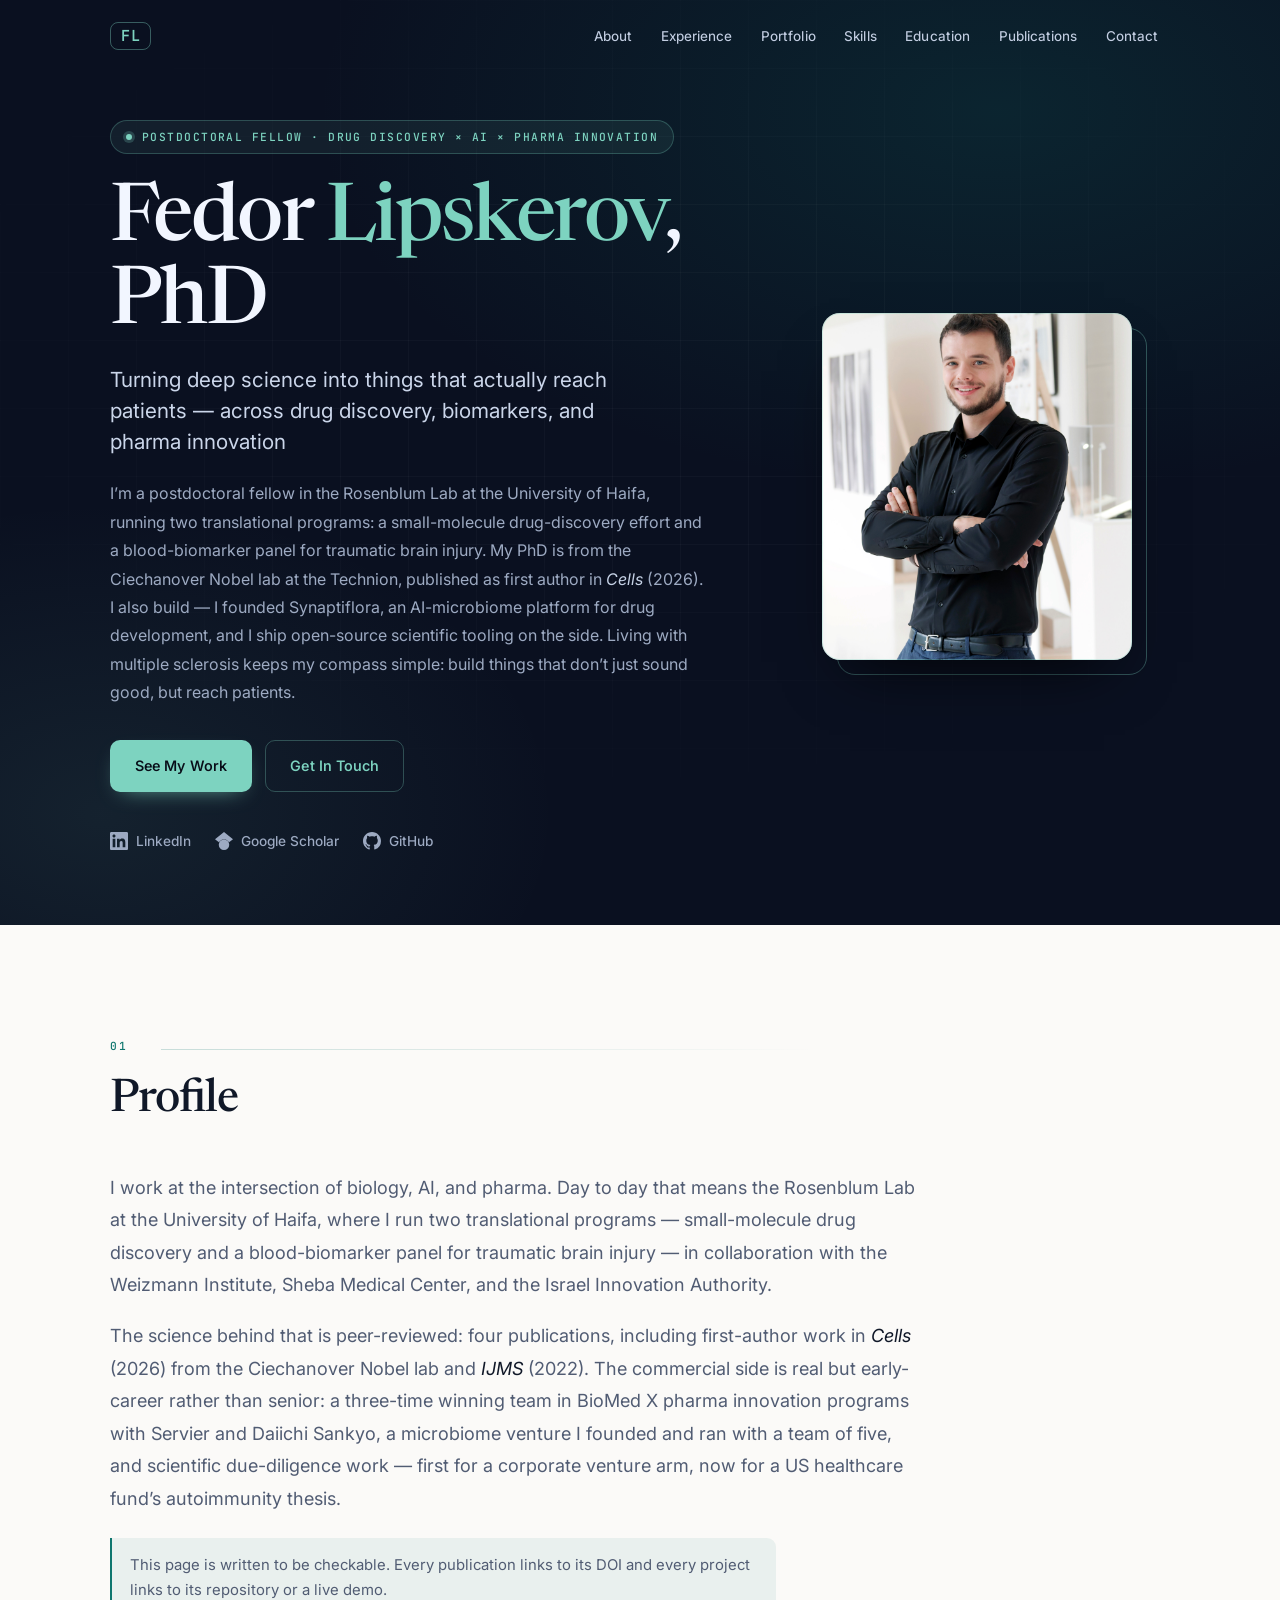
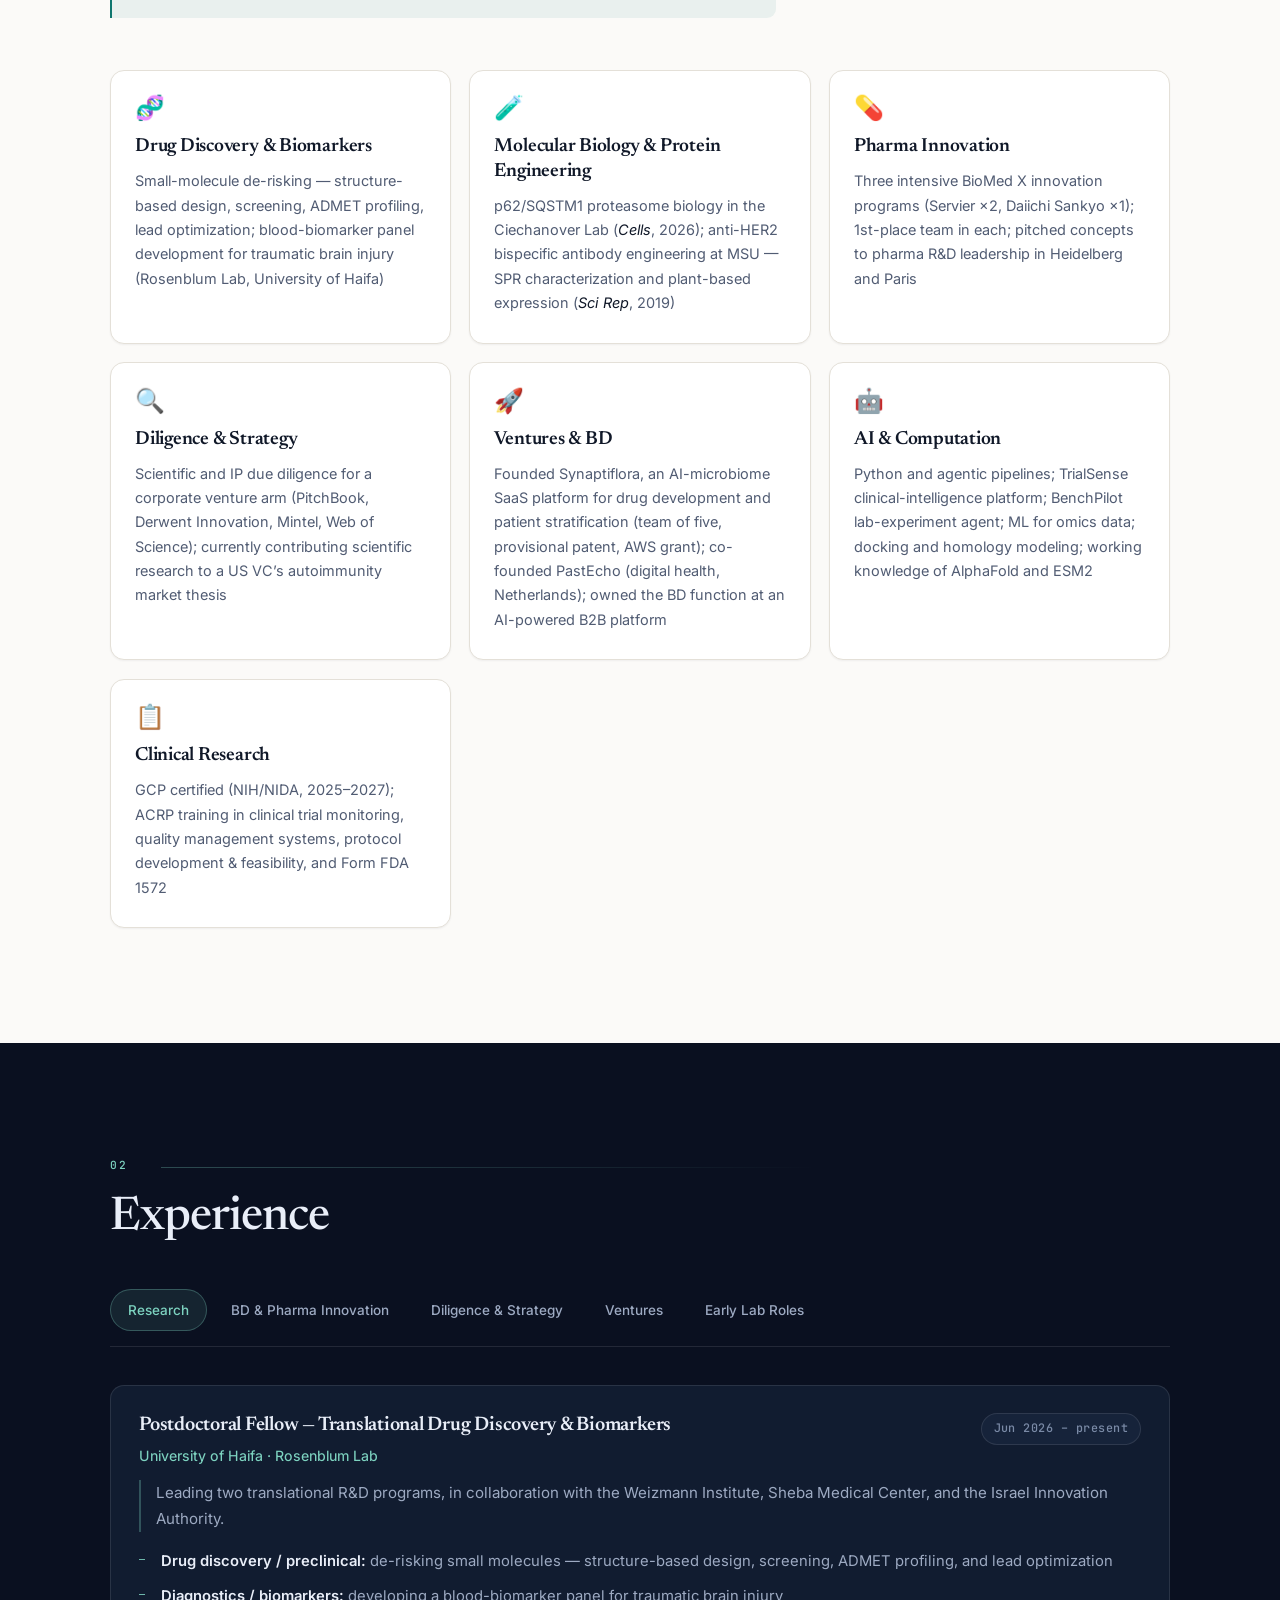
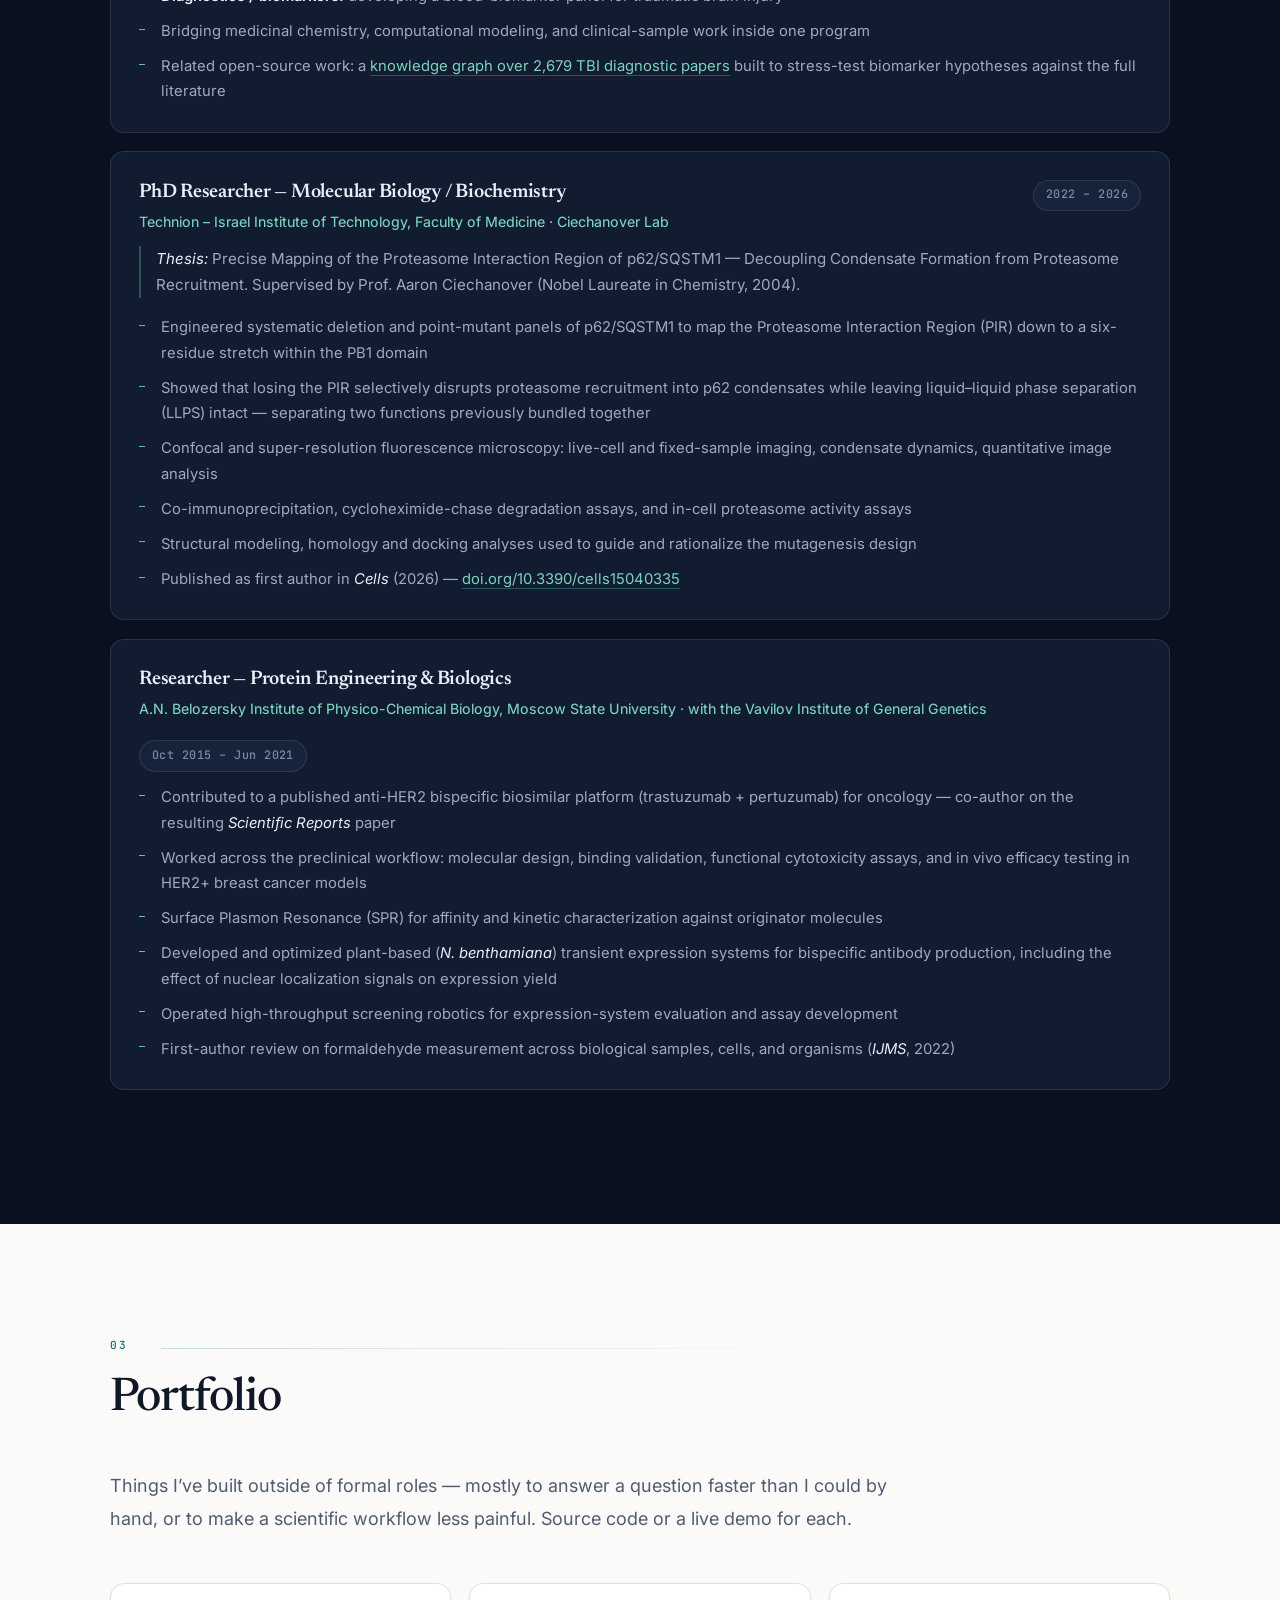
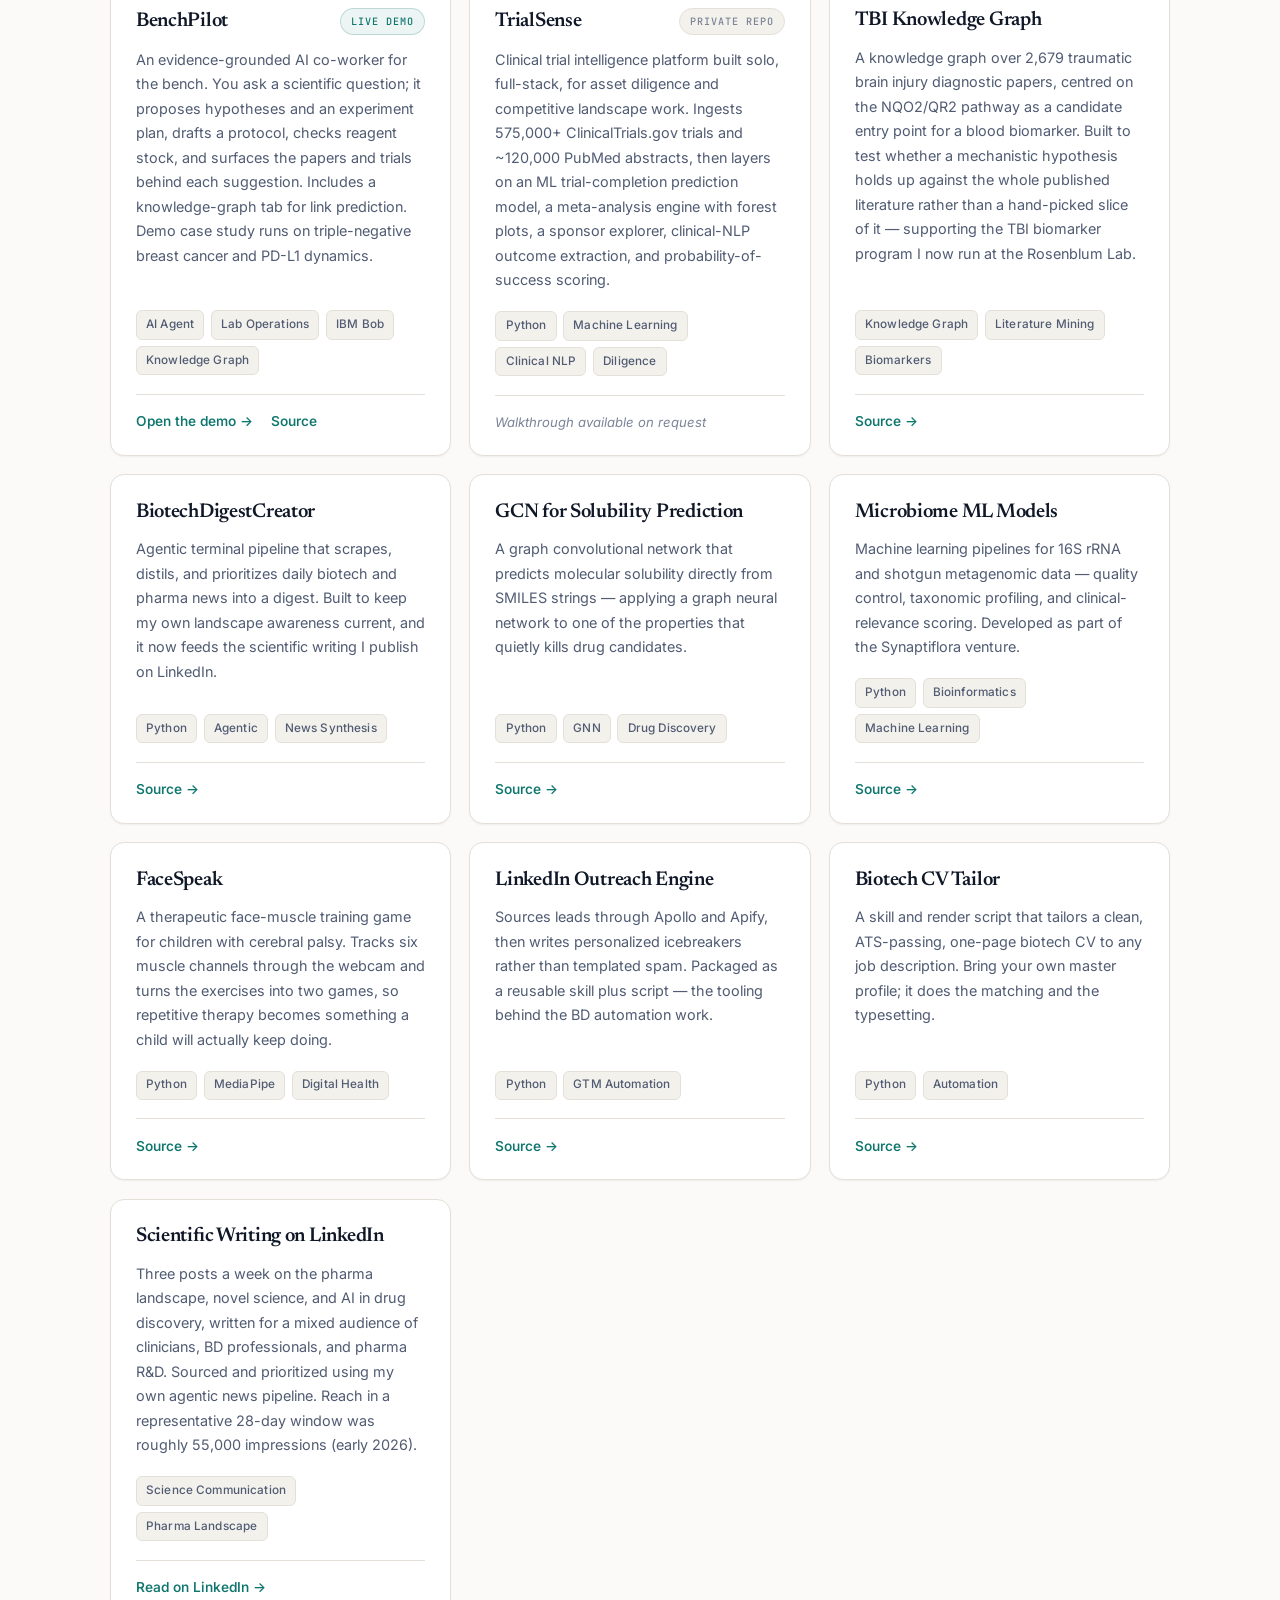
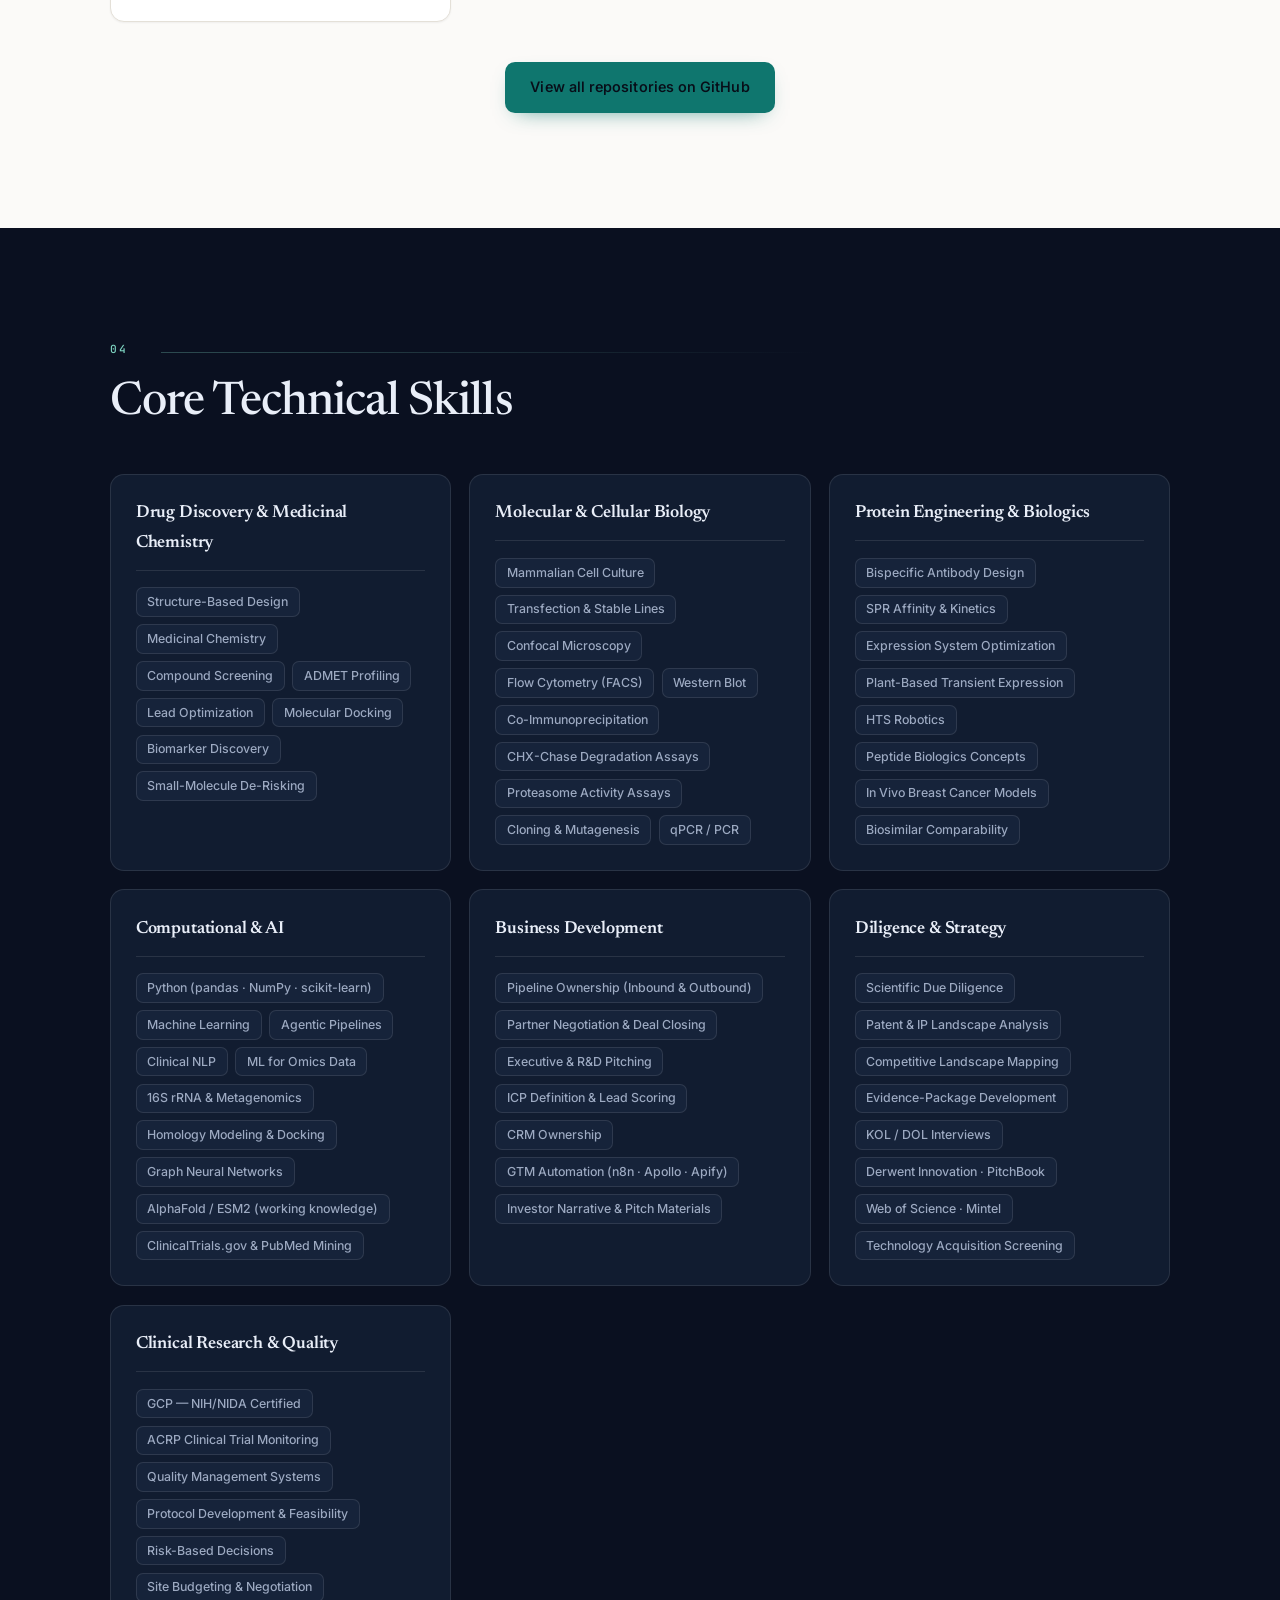
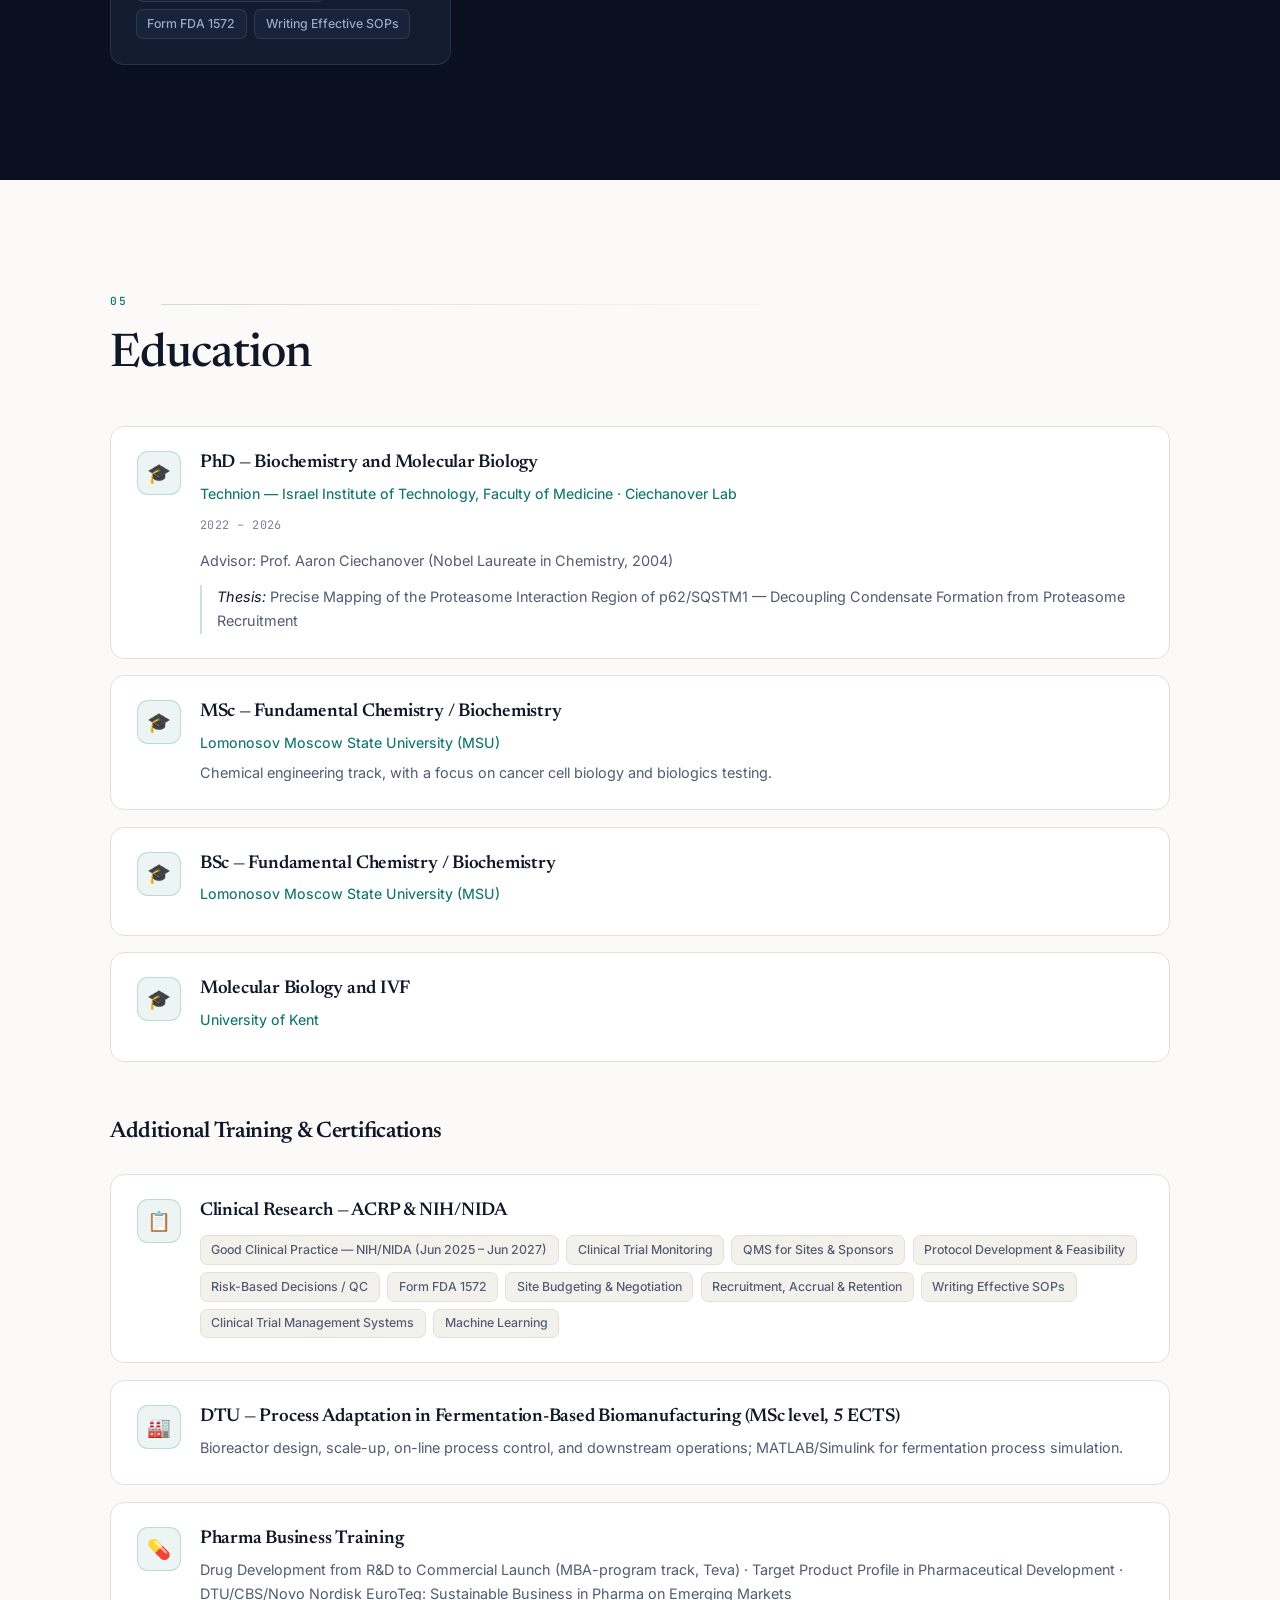
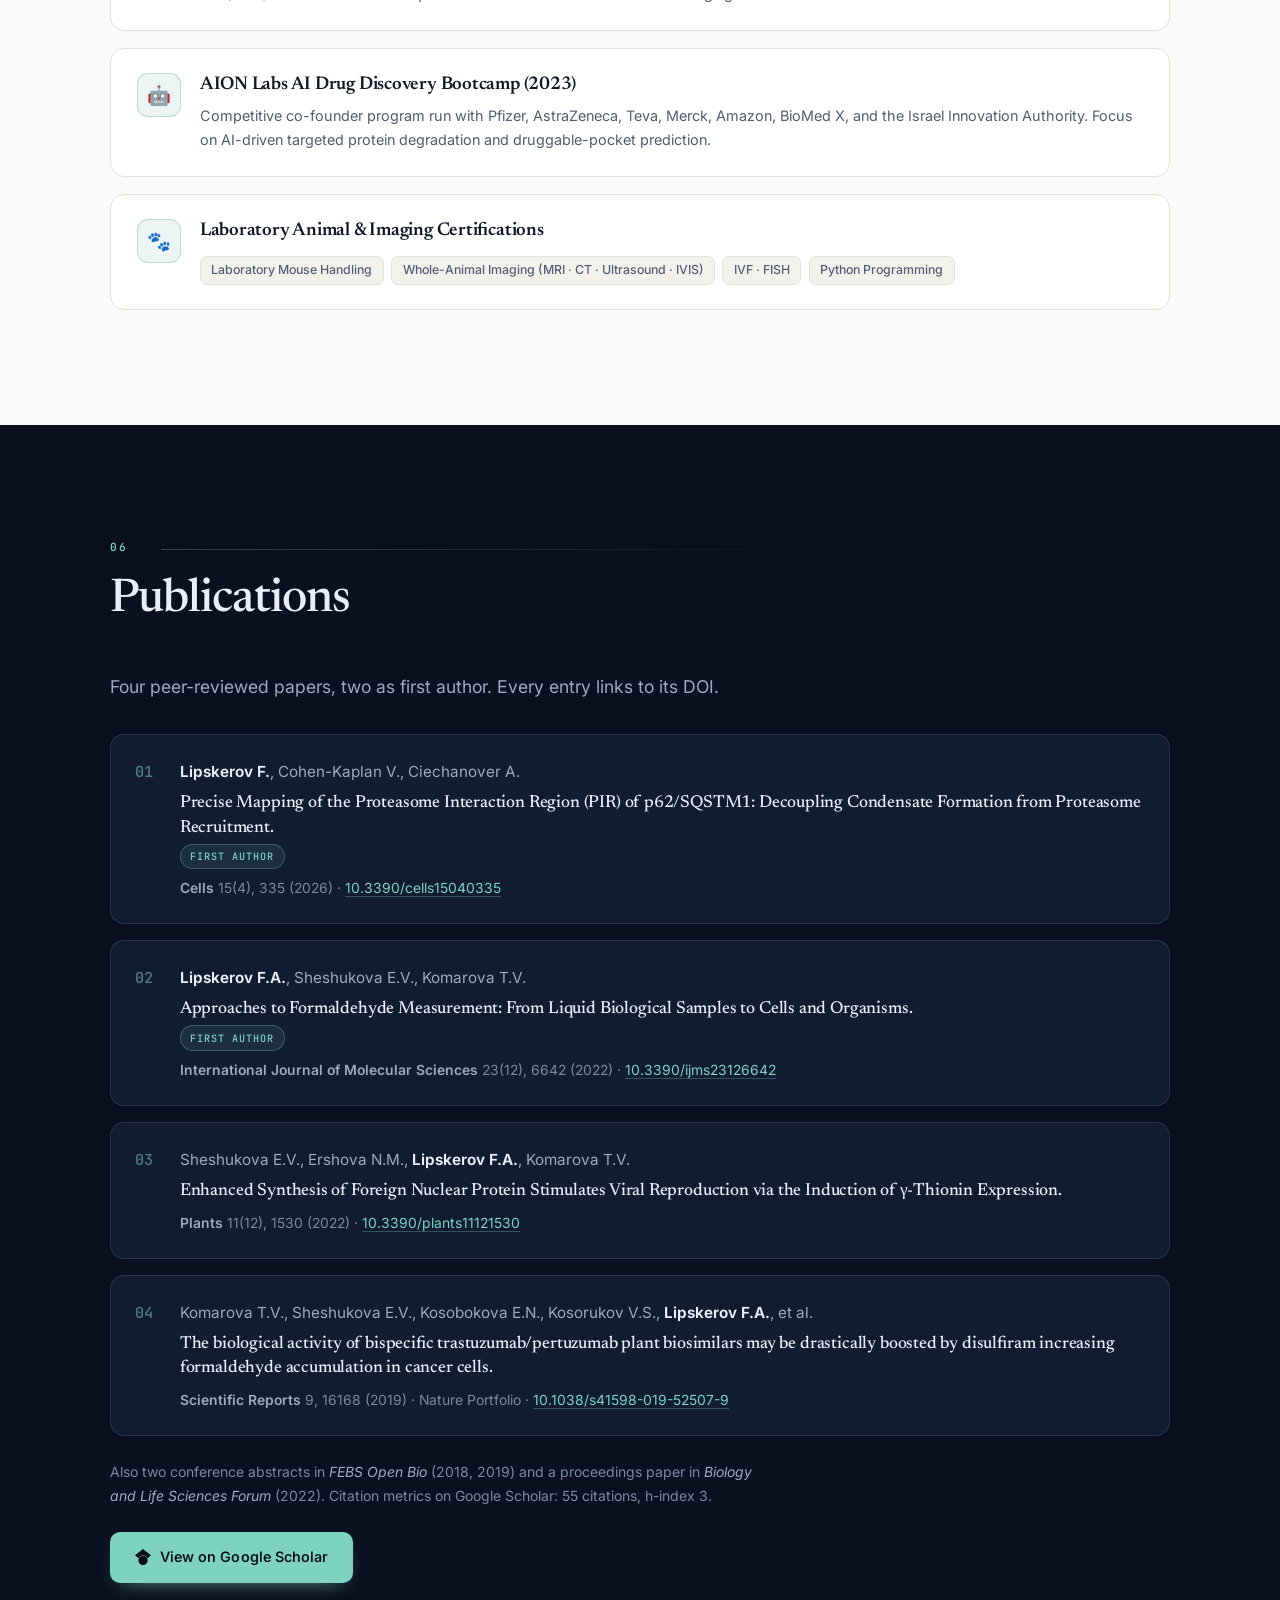
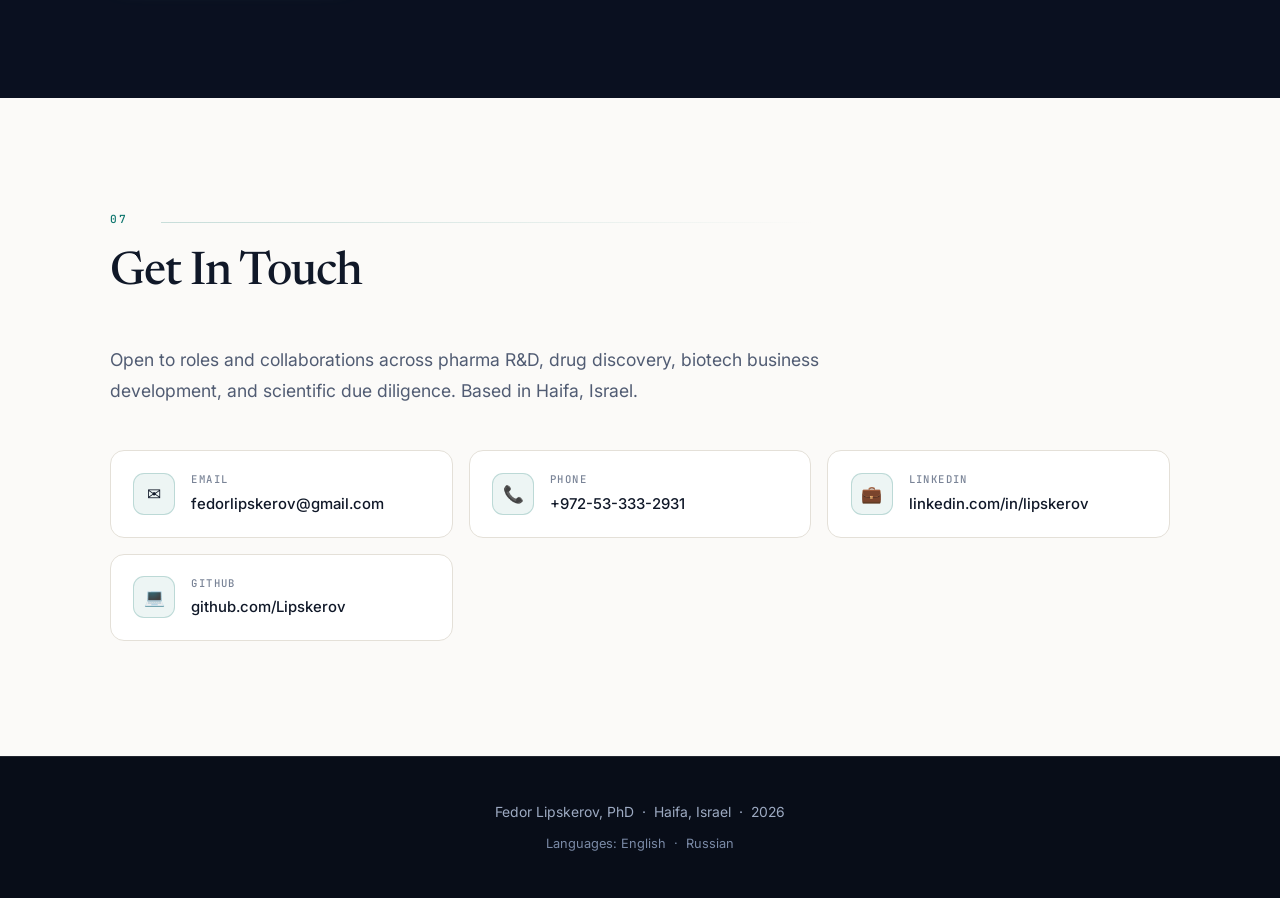
==== commit dd34bd6c: "Sync with July 2026 LinkedIn: add postdoc, correct dates and titles - Add current role, missing enti" ====
--- a/index.html
+++ b/index.html
@@ -3,8 +3,8 @@
 <head>
   <meta charset="UTF-8" />
   <meta name="viewport" content="width=device-width, initial-scale=1.0" />
-  <title>Fedor Lipskerov, PhD – Molecular Biologist | Drug Discovery, BD &amp; Diligence</title>
-  <meta name="description" content="Fedor Lipskerov, PhD – early-career molecular biologist (Technion, Ciechanover Lab) working across drug discovery, biotech business development, and scientific due diligence. Haifa, Israel." />
+  <title>Fedor Lipskerov, PhD – Drug Discovery × AI × Pharma Innovation</title>
+  <meta name="description" content="Fedor Lipskerov, PhD – postdoctoral fellow at the University of Haifa (Rosenblum Lab) working across small-molecule drug discovery, blood biomarkers, AI, and pharma innovation. Haifa, Israel." />
   <link rel="stylesheet" href="style.css" />
   <link rel="preconnect" href="https://fonts.googleapis.com" />
   <link rel="preconnect" href="https://fonts.gstatic.com" crossorigin />
@@ -35,16 +35,16 @@
   <section id="hero">
     <div class="hero-content">
       <div class="hero-text">
-        <span class="hero-tag">PhD Molecular Biologist &middot; Drug Discovery &middot; Biotech BD &amp; Diligence</span>
+        <span class="hero-tag">Postdoctoral Fellow &middot; Drug Discovery &times; AI &times; Pharma Innovation</span>
         <h1>Fedor <span class="accent">Lipskerov</span>, PhD</h1>
-        <p class="hero-subtitle">Early-career scientist working where molecular biology, AI-enabled drug discovery, and the business of biotech meet</p>
+        <p class="hero-subtitle">Turning deep science into things that actually reach patients &mdash; across drug discovery, biomarkers, and pharma innovation</p>
         <p class="hero-desc">
-          I completed my PhD in the lab of Nobel Laureate Prof. Aaron Ciechanover at the Technion, mapping the
-          proteasome-binding region of p62/SQSTM1 &mdash; published as first author in <em>Cells</em> (2026).
-          Alongside the bench, I&rsquo;ve worked on pharma innovation programs with Servier and Daiichi Sankyo,
-          founded an AI microbiome venture, and built hands-on experience in business development and
-          scientific due diligence. Living with multiple sclerosis is a large part of why I care about
-          getting translational science right.
+          I&rsquo;m a postdoctoral fellow in the Rosenblum Lab at the University of Haifa, running two translational
+          programs: a small-molecule drug-discovery effort and a blood-biomarker panel for traumatic brain injury.
+          My PhD is from the Ciechanover Nobel lab at the Technion, published as first author in <em>Cells</em>
+          (2026). I also build &mdash; I founded Synaptiflora, an AI-microbiome platform for drug development, and I
+          ship open-source scientific tooling on the side. Living with multiple sclerosis keeps my compass simple:
+          build things that don&rsquo;t just sound good, but reach patients.
         </p>
         <div class="hero-btns">
           <a href="#portfolio" class="btn btn-primary">See My Work</a>
@@ -86,16 +86,18 @@
     <div class="container">
       <h2 class="section-title" data-num="01">Profile</h2>
       <p class="about-lead">
-        I&rsquo;m an early-career molecular biologist who recently completed a PhD in the Ciechanover Lab at the
-        Technion. My work sits at the intersection of deep biology, AI-enabled drug discovery, and the people who
-        have to turn science into decisions &mdash; pharma R&amp;D teams, founders, and investors.
+        I work at the intersection of biology, AI, and pharma. Day to day that means the Rosenblum Lab at the
+        University of Haifa, where I run two translational programs &mdash; small-molecule drug discovery and a
+        blood-biomarker panel for traumatic brain injury &mdash; in collaboration with the Weizmann Institute,
+        Sheba Medical Center, and the Israel Innovation Authority.
       </p>
       <p class="about-lead">
-        The science side is peer-reviewed: four publications, including first-author work in <em>Cells</em> (2026)
-        and <em>IJMS</em> (2022). The business side is hands-on rather than senior: three intensive pharma
-        innovation programs with Servier and Daiichi Sankyo, a microbiome venture I founded and ran with a team of
-        five, a business development role at a B2B platform, and scientific due-diligence work &mdash; first for a
-        corporate venture arm, and currently for a US healthcare VC&rsquo;s autoimmunity market thesis.
+        The science behind that is peer-reviewed: four publications, including first-author work in <em>Cells</em>
+        (2026) from the Ciechanover Nobel lab and <em>IJMS</em> (2022). The commercial side is real but
+        early-career rather than senior: a three-time winning team in BioMed X pharma innovation programs with
+        Servier and Daiichi Sankyo, a microbiome venture I founded and ran with a team of five, and scientific
+        due-diligence work &mdash; first for a corporate venture arm, now for a US healthcare fund&rsquo;s
+        autoimmunity thesis.
       </p>
       <p class="about-note">
         This page is written to be checkable. Every publication links to its DOI and every project links to its
@@ -104,8 +106,13 @@
       <div class="expertise-grid">
         <div class="expertise-card fade-up">
           <div class="expertise-icon">🧬</div>
+          <h3>Drug Discovery &amp; Biomarkers</h3>
+          <p>Small-molecule de-risking &mdash; structure-based design, screening, ADMET profiling, lead optimization; blood-biomarker panel development for traumatic brain injury (Rosenblum Lab, University of Haifa)</p>
+        </div>
+        <div class="expertise-card fade-up">
+          <div class="expertise-icon">🧪</div>
           <h3>Molecular Biology &amp; Protein Engineering</h3>
-          <p>p62/SQSTM1 proteasome biology in the Ciechanover Lab (<em>Cells</em>, 2026); anti-HER2 bispecific antibody work at MSU &mdash; SPR characterization and plant-based expression (<em>Sci Rep</em>, 2019)</p>
+          <p>p62/SQSTM1 proteasome biology in the Ciechanover Lab (<em>Cells</em>, 2026); anti-HER2 bispecific antibody engineering at MSU &mdash; SPR characterization and plant-based expression (<em>Sci Rep</em>, 2019)</p>
         </div>
         <div class="expertise-card fade-up">
           <div class="expertise-icon">💊</div>
@@ -120,7 +127,7 @@
         <div class="expertise-card fade-up">
           <div class="expertise-icon">🚀</div>
           <h3>Ventures &amp; BD</h3>
-          <p>Founded Synaptiflora (AI microbiome &mdash; team of five, provisional patent, AWS grant); co-founded PastEcho (digital health, Netherlands); owned the BD function at an AI-powered B2B platform</p>
+          <p>Founded Synaptiflora, an AI-microbiome SaaS platform for drug development and patient stratification (team of five, provisional patent, AWS grant); co-founded PastEcho (digital health, Netherlands); owned the BD function at an AI-powered B2B platform</p>
         </div>
         <div class="expertise-card fade-up">
           <div class="expertise-icon">🤖</div>
@@ -128,7 +135,7 @@
           <p>Python and agentic pipelines; TrialSense clinical-intelligence platform; BenchPilot lab-experiment agent; ML for omics data; docking and homology modeling; working knowledge of AlphaFold and ESM2</p>
         </div>
         <div class="expertise-card fade-up">
-          <div class="expertise-icon">🧪</div>
+          <div class="expertise-icon">📋</div>
           <h3>Clinical Research</h3>
           <p>GCP certified (NIH/NIDA, 2025&ndash;2027); ACRP training in clinical trial monitoring, quality management systems, protocol development &amp; feasibility, and Form FDA 1572</p>
         </div>
@@ -156,6 +163,22 @@
           <div class="experience-item fade-up">
             <div class="exp-header">
               <div>
+                <h3>Postdoctoral Fellow &mdash; Translational Drug Discovery &amp; Biomarkers</h3>
+                <span class="exp-org">University of Haifa &middot; Rosenblum Lab</span>
+              </div>
+              <span class="exp-date">Jun 2026 &ndash; present</span>
+            </div>
+            <p class="exp-desc">Leading two translational R&amp;D programs, in collaboration with the Weizmann Institute, Sheba Medical Center, and the Israel Innovation Authority.</p>
+            <ul class="exp-list">
+              <li><strong>Drug discovery / preclinical:</strong> de-risking small molecules &mdash; structure-based design, screening, ADMET profiling, and lead optimization</li>
+              <li><strong>Diagnostics / biomarkers:</strong> developing a blood-biomarker panel for traumatic brain injury</li>
+              <li>Bridging medicinal chemistry, computational modeling, and clinical-sample work inside one program</li>
+              <li>Related open-source work: a <a href="#portfolio" class="inline-link">knowledge graph over 2,679 TBI diagnostic papers</a> built to stress-test biomarker hypotheses against the full literature</li>
+            </ul>
+          </div>
+          <div class="experience-item fade-up">
+            <div class="exp-header">
+              <div>
                 <h3>PhD Researcher &mdash; Molecular Biology / Biochemistry</h3>
                 <span class="exp-org">Technion &ndash; Israel Institute of Technology, Faculty of Medicine &middot; Ciechanover Lab</span>
               </div>
@@ -177,7 +200,7 @@
                 <h3>Researcher &mdash; Protein Engineering &amp; Biologics</h3>
                 <span class="exp-org">A.N. Belozersky Institute of Physico-Chemical Biology, Moscow State University &middot; with the Vavilov Institute of General Genetics</span>
               </div>
-              <span class="exp-date">2015 &ndash; 2022</span>
+              <span class="exp-date">Oct 2015 &ndash; Jun 2021</span>
             </div>
             <ul class="exp-list">
               <li>Contributed to a published anti-HER2 bispecific biosimilar platform (trastuzumab + pertuzumab) for oncology &mdash; co-author on the resulting <em>Scientific Reports</em> paper</li>
@@ -247,12 +270,12 @@
           <div class="experience-item fade-up">
             <div class="exp-header">
               <div>
-                <h3>Contributing Researcher &mdash; Scientific Lane</h3>
+                <h3>Founding Science Fellow</h3>
                 <span class="exp-org">The Autoimmune Fund (US) &mdash; <em>The Immune Decade: 2026 Report</em></span>
               </div>
-              <span class="exp-date">2026 &ndash; present</span>
-            </div>
-            <p class="exp-desc">Independent contractor contributing scientific research to the fund&rsquo;s first published market thesis across the autoimmunity field.</p>
+              <span class="exp-date">May 2026 &ndash; present</span>
+            </div>
+            <p class="exp-desc">Scientific diligence and market analysis across the autoimmunity field, contributing to the fund&rsquo;s first published market thesis &mdash; turning clinical and biological evidence into investment-grade theses for LPs and pharma R&amp;D.</p>
             <ul class="exp-list">
               <li>Coverage spanning therapeutics, diagnostics, bioelectric medicine, AI immune mapping, women&rsquo;s health, and longevity investing</li>
               <li>Scientific diligence work: literature review, company profiling, evidence-package development, convergence scoring, and source verification of biological and clinical claims</li>
@@ -267,7 +290,7 @@
                 <h3>Associate &mdash; Biotech &amp; FoodTech Startup Screening</h3>
                 <span class="exp-org">EFKO Group &mdash; corporate venture and strategic investment</span>
               </div>
-              <span class="exp-date">Mar 2021 &ndash; Dec 2022</span>
+              <span class="exp-date">Mar 2021 &ndash; Apr 2022</span>
             </div>
             <p class="exp-desc">Corporate-venture screening role covering both investment and technology-acquisition decisions.</p>
             <ul class="exp-list">
@@ -302,10 +325,12 @@
                 <h3>Founder &amp; Scientific Lead</h3>
                 <span class="exp-org">Synaptiflora &mdash; AI microbiome intelligence platform (Israel)</span>
               </div>
-              <span class="exp-date">2023 &ndash; 2025</span>
-            </div>
-            <ul class="exp-list">
-              <li>Founded an AI-driven microbiome venture focused on the gut&ndash;disease axis (colorectal cancer, dysbiosis); built and led a team of five scientists</li>
+              <span class="exp-date">Oct 2023 &ndash; Jun 2026</span>
+            </div>
+            <ul class="exp-list">
+              <li>Founded and led an early-stage AI SaaS biotech focused on human microbiome intelligence for drug discovery and patient stratification; built and supervised a cross-functional team of five scientists</li>
+              <li>Focused the science on colorectal cancer stratification and treatment-response prediction, integrating large-scale microbiome datasets to identify predictive biomarkers for clinical decision support</li>
+              <li>Shaped product positioning, go-to-market strategy, and partnership outreach</li>
               <li>Filed a provisional patent and secured an AWS grant for cloud and computational development</li>
               <li>Designed bioinformatic and ML pipelines for 16S rRNA and shotgun metagenomic data &mdash; QC, taxonomic profiling, and clinical-relevance interpretation</li>
               <li>Built the investor narrative and pitch materials; engaged accelerators and VC networks</li>
@@ -432,7 +457,8 @@
           <p class="project-desc">
             A knowledge graph over 2,679 traumatic brain injury diagnostic papers, centred on the NQO2/QR2 pathway
             as a candidate entry point for a blood biomarker. Built to test whether a mechanistic hypothesis holds
-            up against the whole published literature rather than a hand-picked slice of it.
+            up against the whole published literature rather than a hand-picked slice of it &mdash; supporting the
+            TBI biomarker program I now run at the Rosenblum Lab.
           </p>
           <div class="project-tags">
             <span class="project-tag">Knowledge Graph</span>
@@ -584,6 +610,19 @@
     <div class="container">
       <h2 class="section-title" data-num="04">Core Technical Skills</h2>
       <div class="skills-grid">
+        <div class="skill-category fade-up">
+          <h3>Drug Discovery &amp; Medicinal Chemistry</h3>
+          <div class="skill-tags">
+            <span class="tag">Structure-Based Design</span>
+            <span class="tag">Medicinal Chemistry</span>
+            <span class="tag">Compound Screening</span>
+            <span class="tag">ADMET Profiling</span>
+            <span class="tag">Lead Optimization</span>
+            <span class="tag">Molecular Docking</span>
+            <span class="tag">Biomarker Discovery</span>
+            <span class="tag">Small-Molecule De-Risking</span>
+          </div>
+        </div>
         <div class="skill-category fade-up">
           <h3>Molecular &amp; Cellular Biology</h3>
           <div class="skill-tags">
@@ -616,6 +655,7 @@
           <h3>Computational &amp; AI</h3>
           <div class="skill-tags">
             <span class="tag">Python (pandas &middot; NumPy &middot; scikit-learn)</span>
+            <span class="tag">Machine Learning</span>
             <span class="tag">Agentic Pipelines</span>
             <span class="tag">Clinical NLP</span>
             <span class="tag">ML for Omics Data</span>
@@ -677,7 +717,7 @@
         <div class="edu-item fade-up">
           <div class="edu-icon">🎓</div>
           <div class="edu-content">
-            <h3>PhD &mdash; Molecular Biology / Biochemistry</h3>
+            <h3>PhD &mdash; Biochemistry and Molecular Biology</h3>
             <span class="edu-org">Technion &mdash; Israel Institute of Technology, Faculty of Medicine &middot; Ciechanover Lab</span>
             <span class="edu-date">2022 &ndash; 2026</span>
             <p class="edu-detail">Advisor: Prof. Aaron Ciechanover (Nobel Laureate in Chemistry, 2004)</p>
@@ -734,6 +774,7 @@
                 <span class="tag tag-dark">Recruitment, Accrual &amp; Retention</span>
                 <span class="tag tag-dark">Writing Effective SOPs</span>
                 <span class="tag tag-dark">Clinical Trial Management Systems</span>
+                <span class="tag tag-dark">Machine Learning</span>
               </div>
             </div>
           </div>
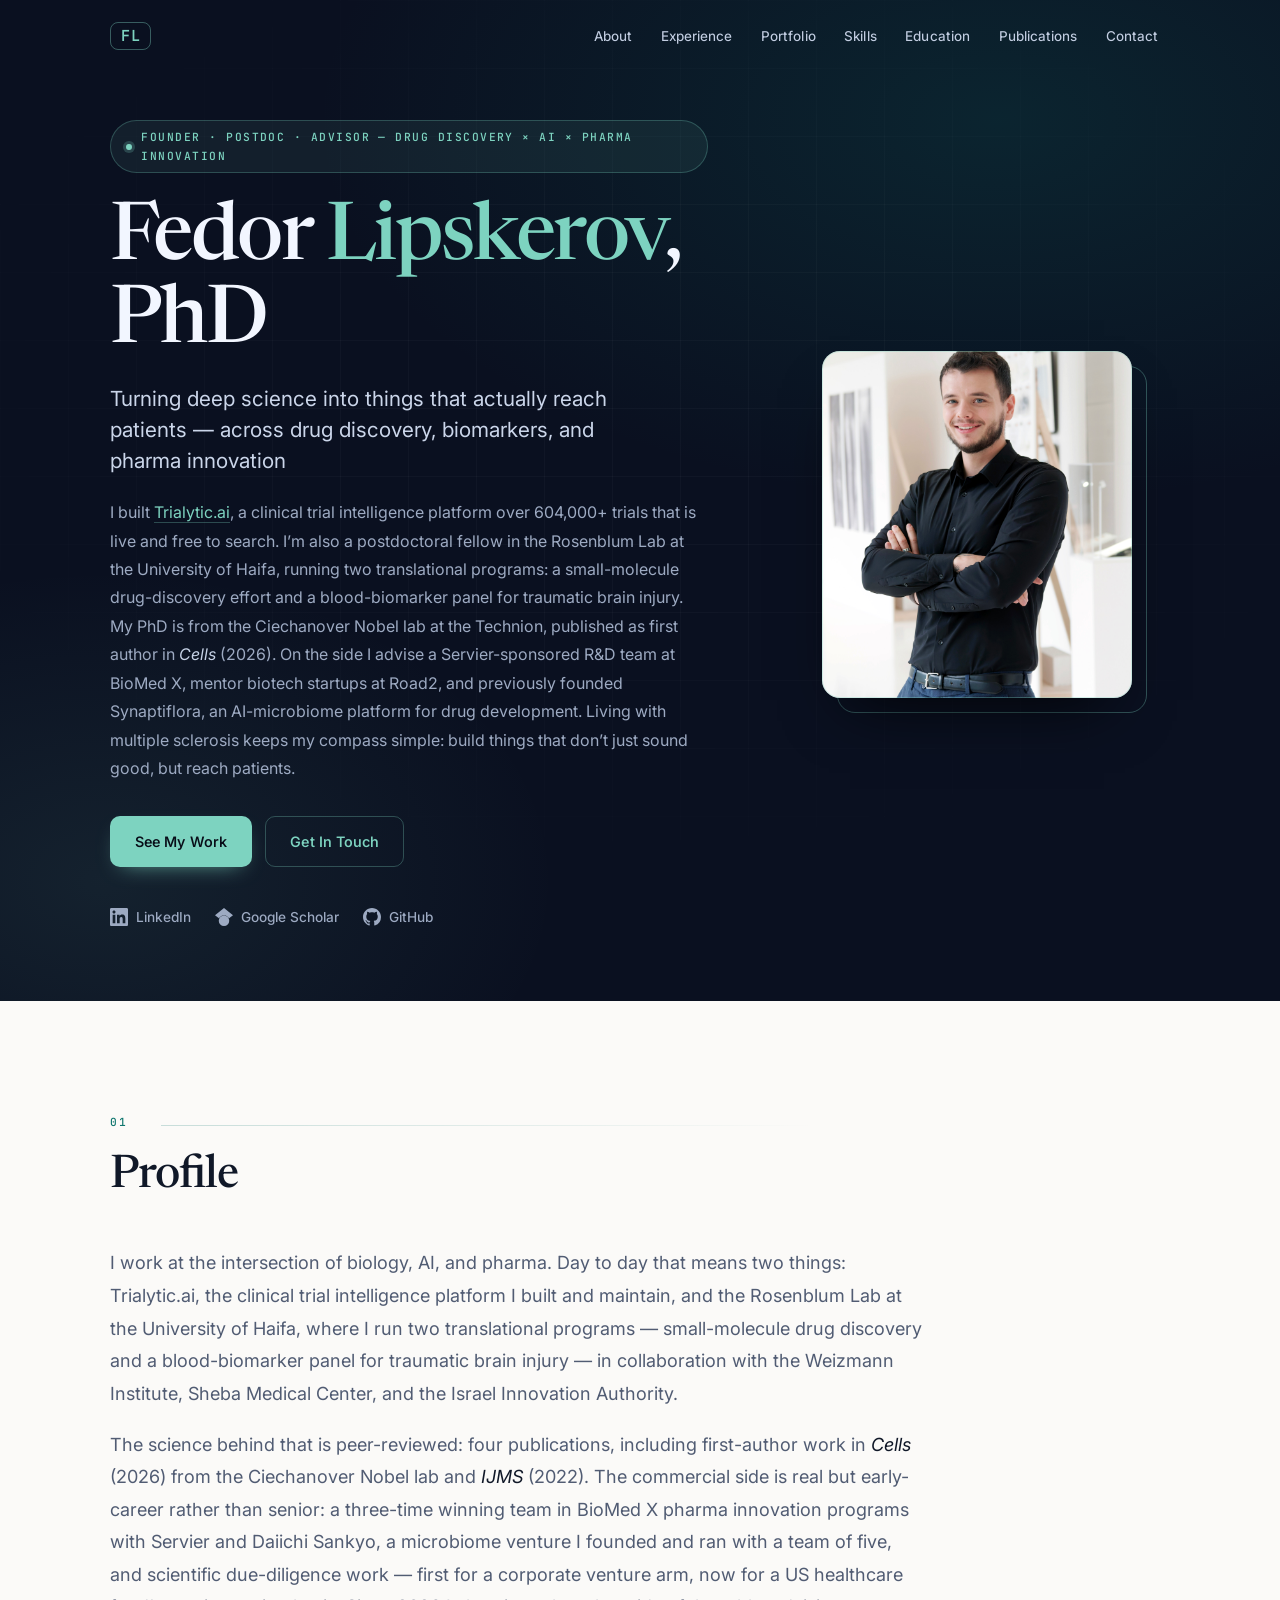
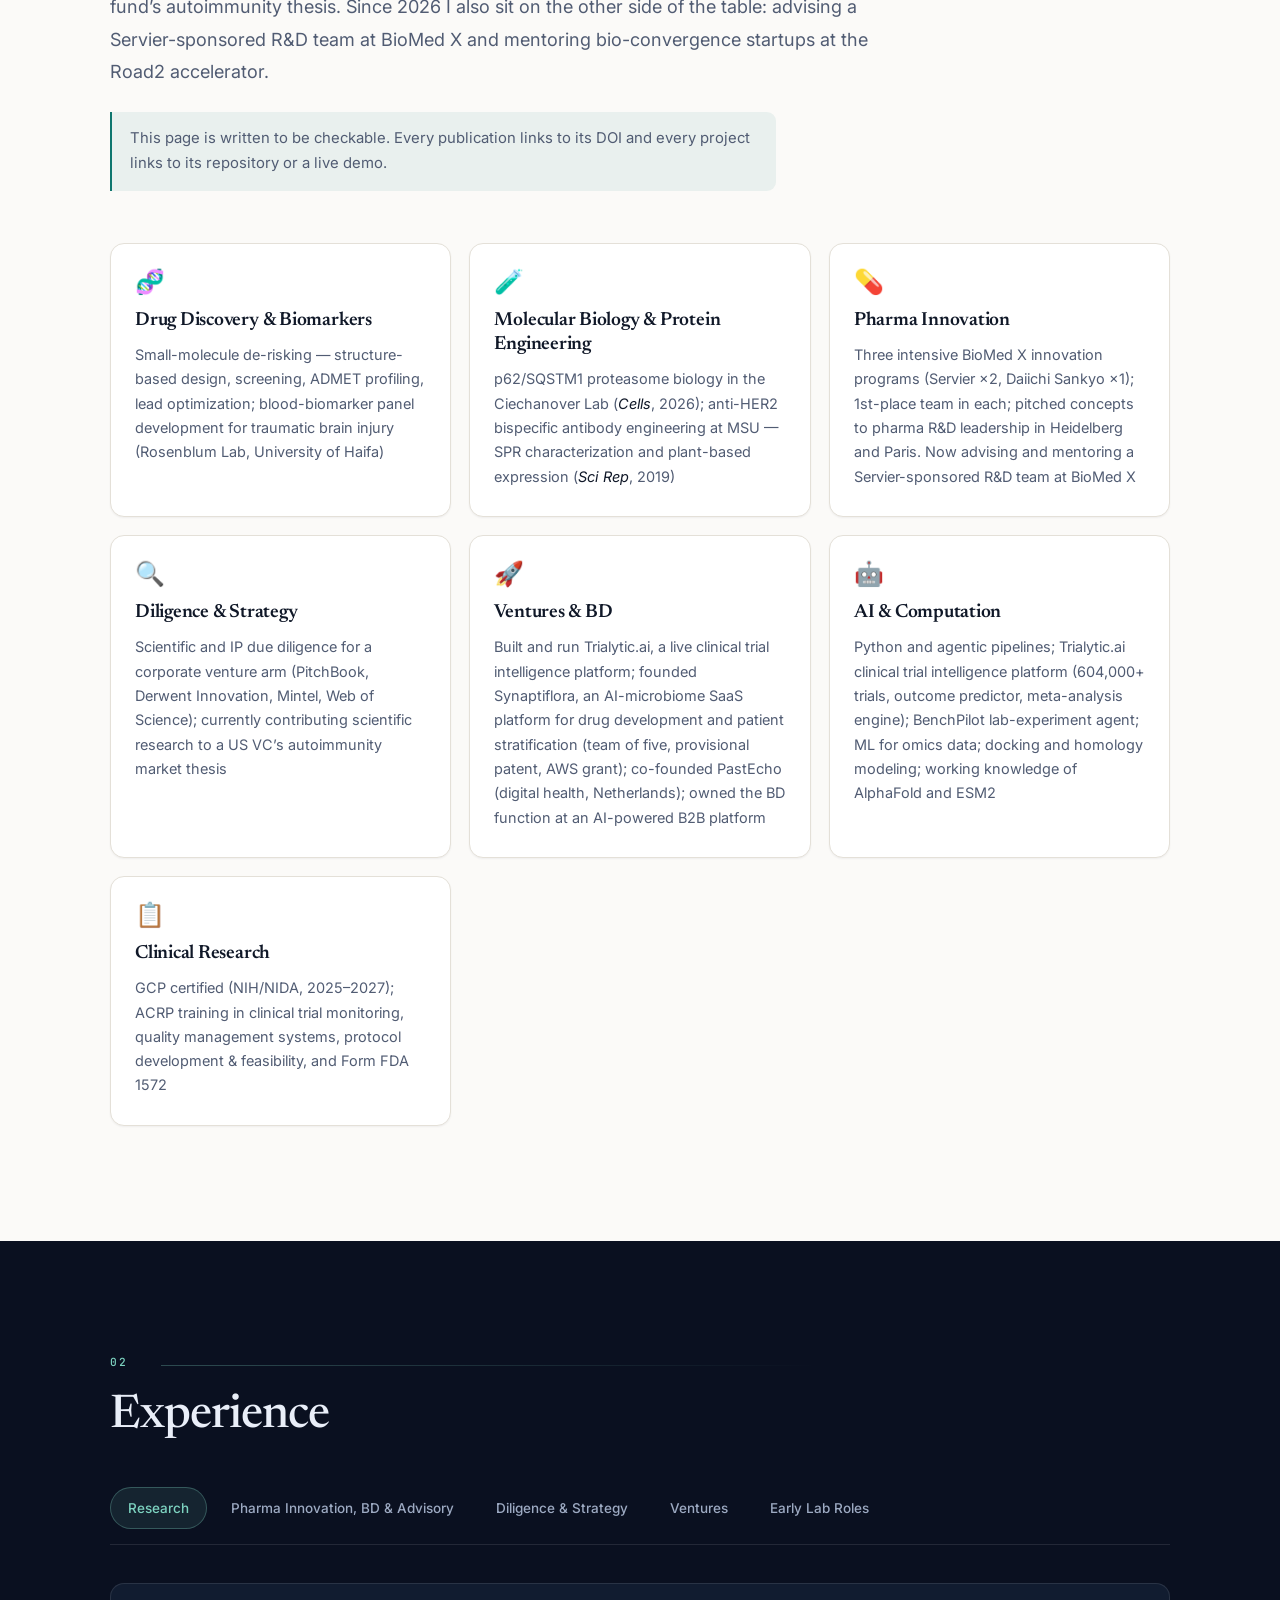
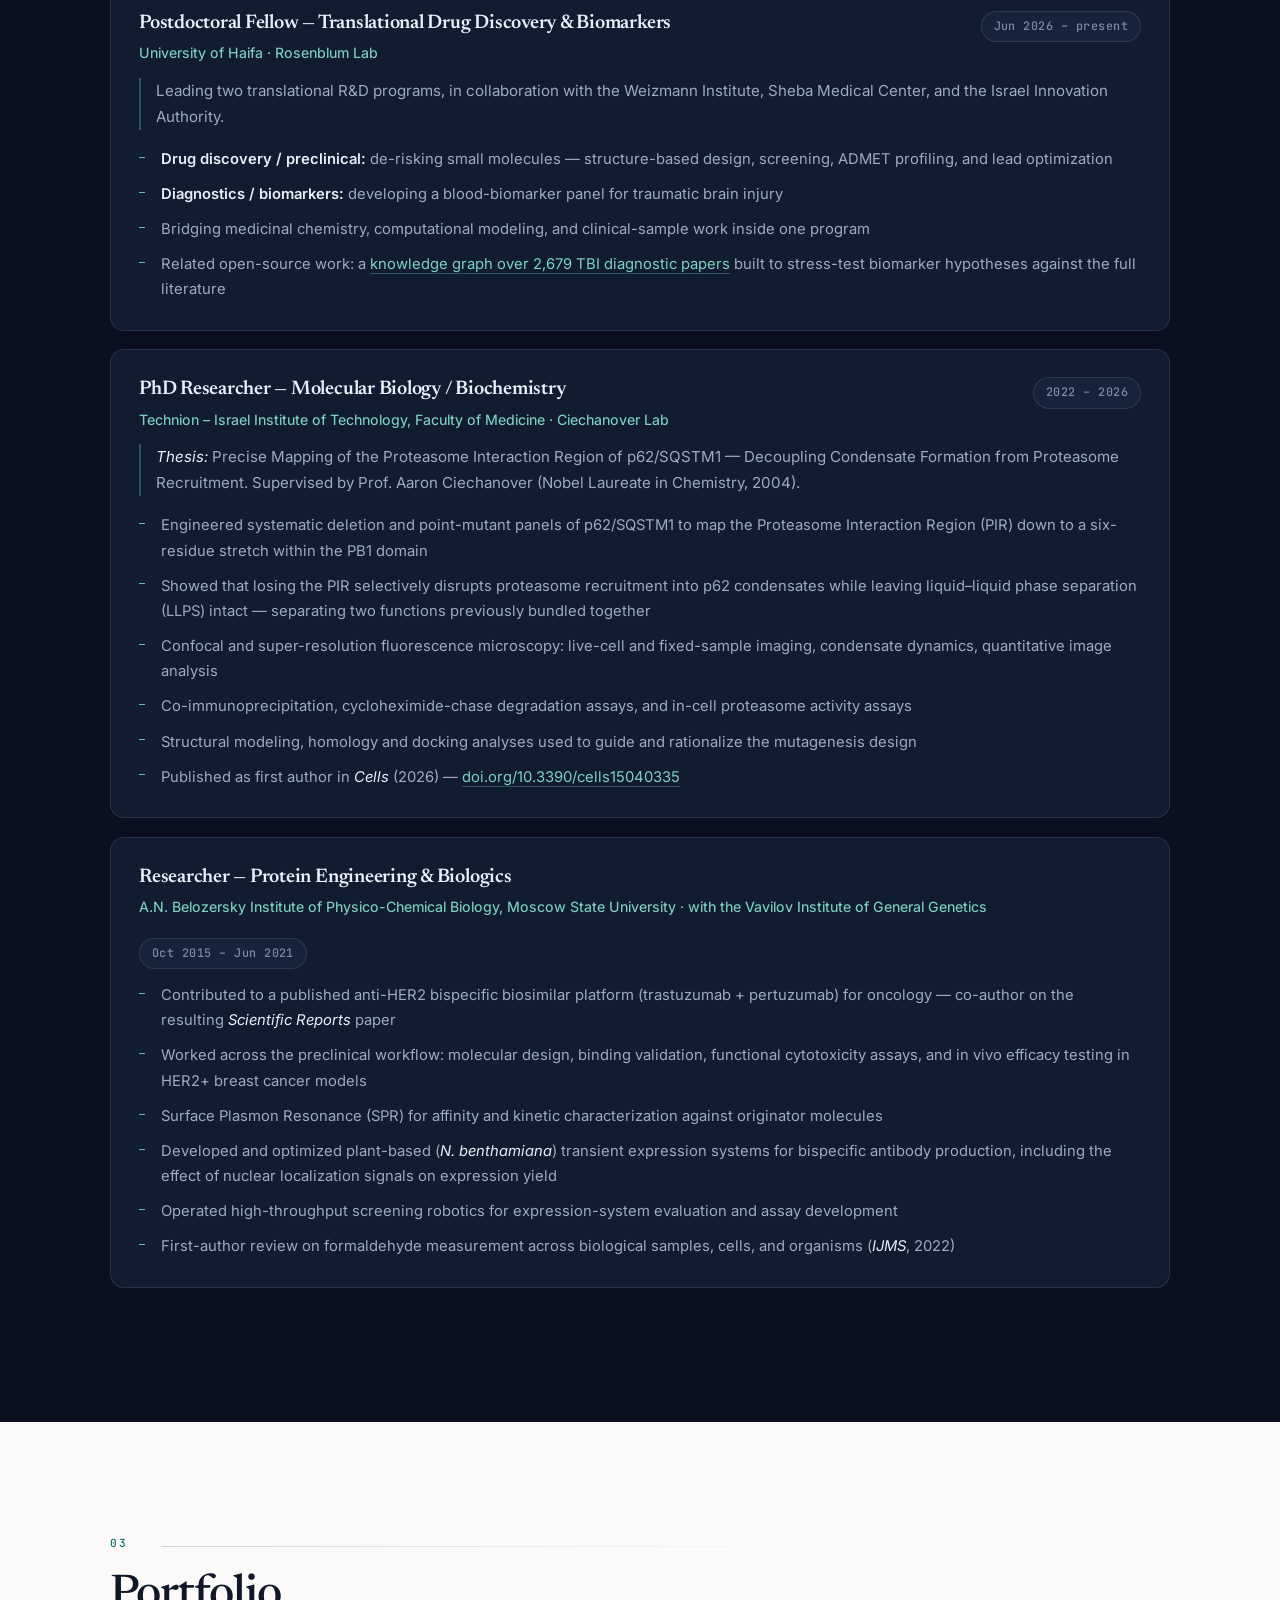
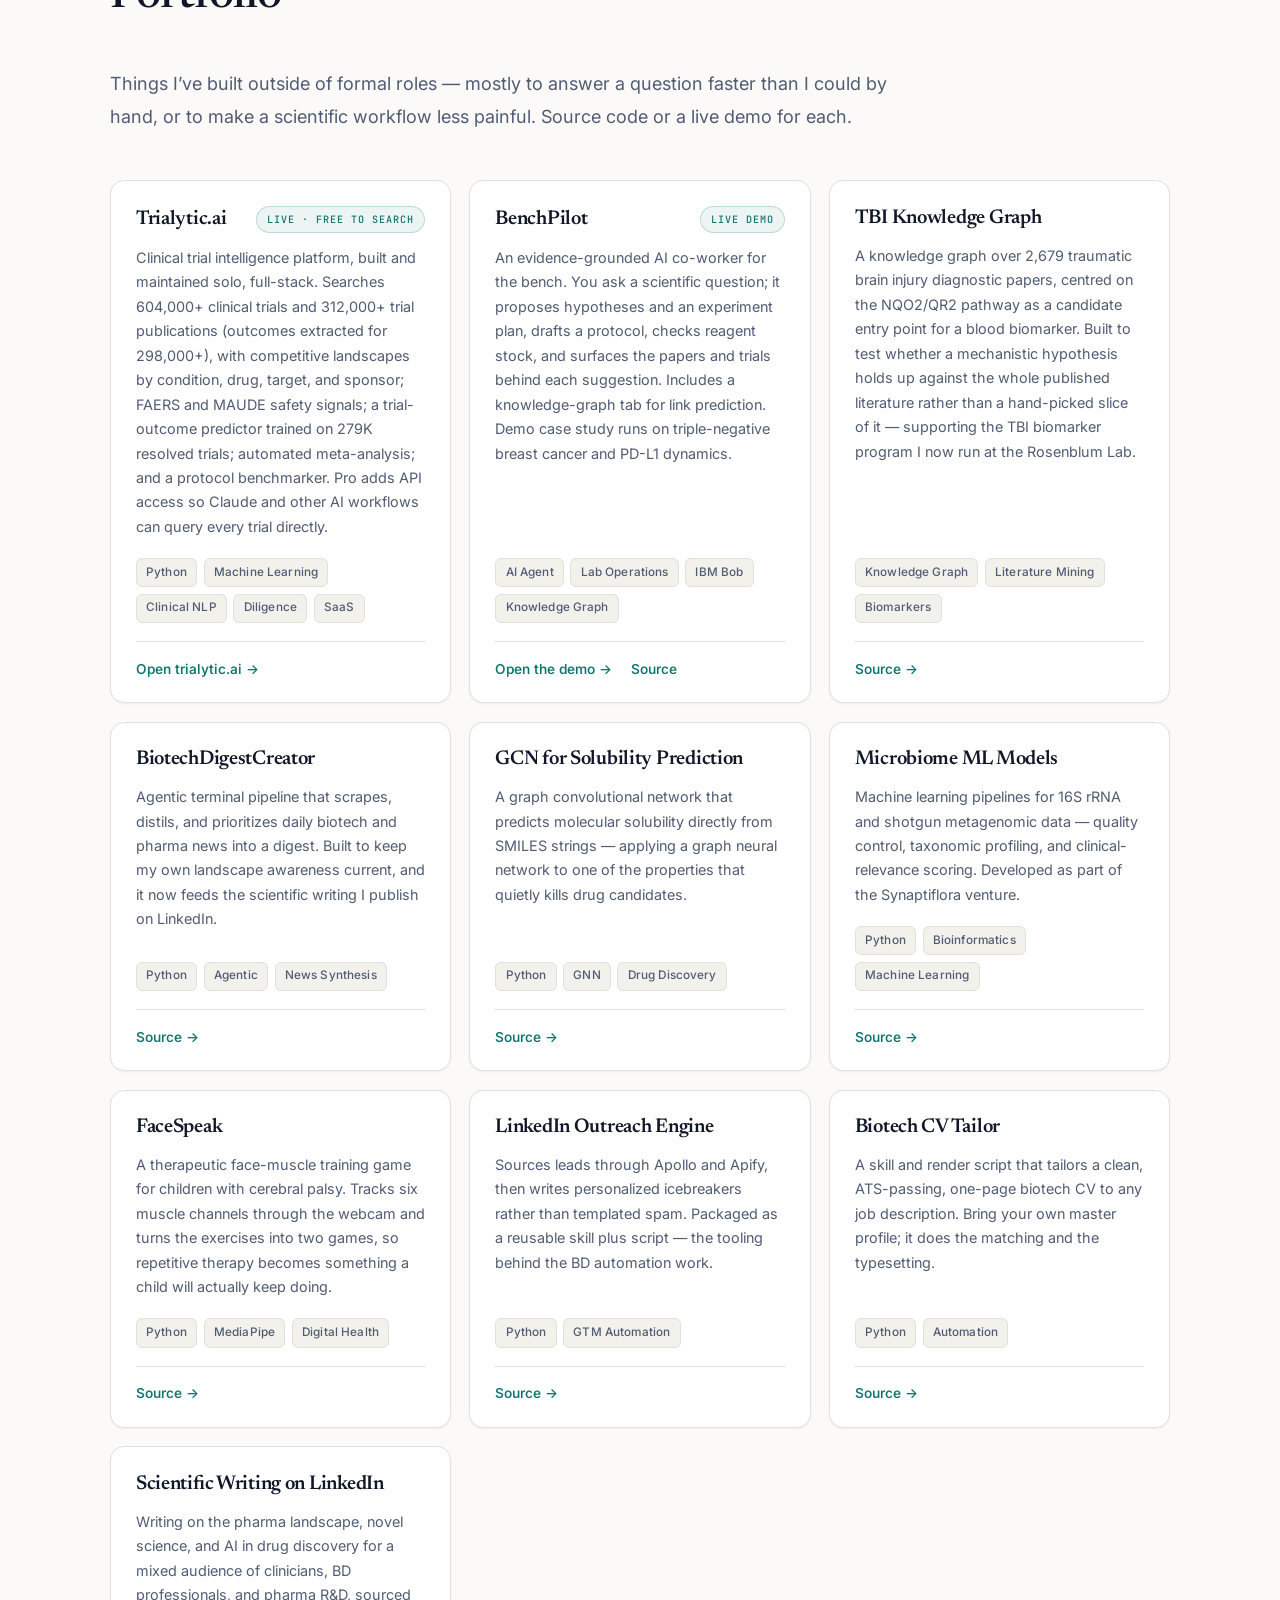
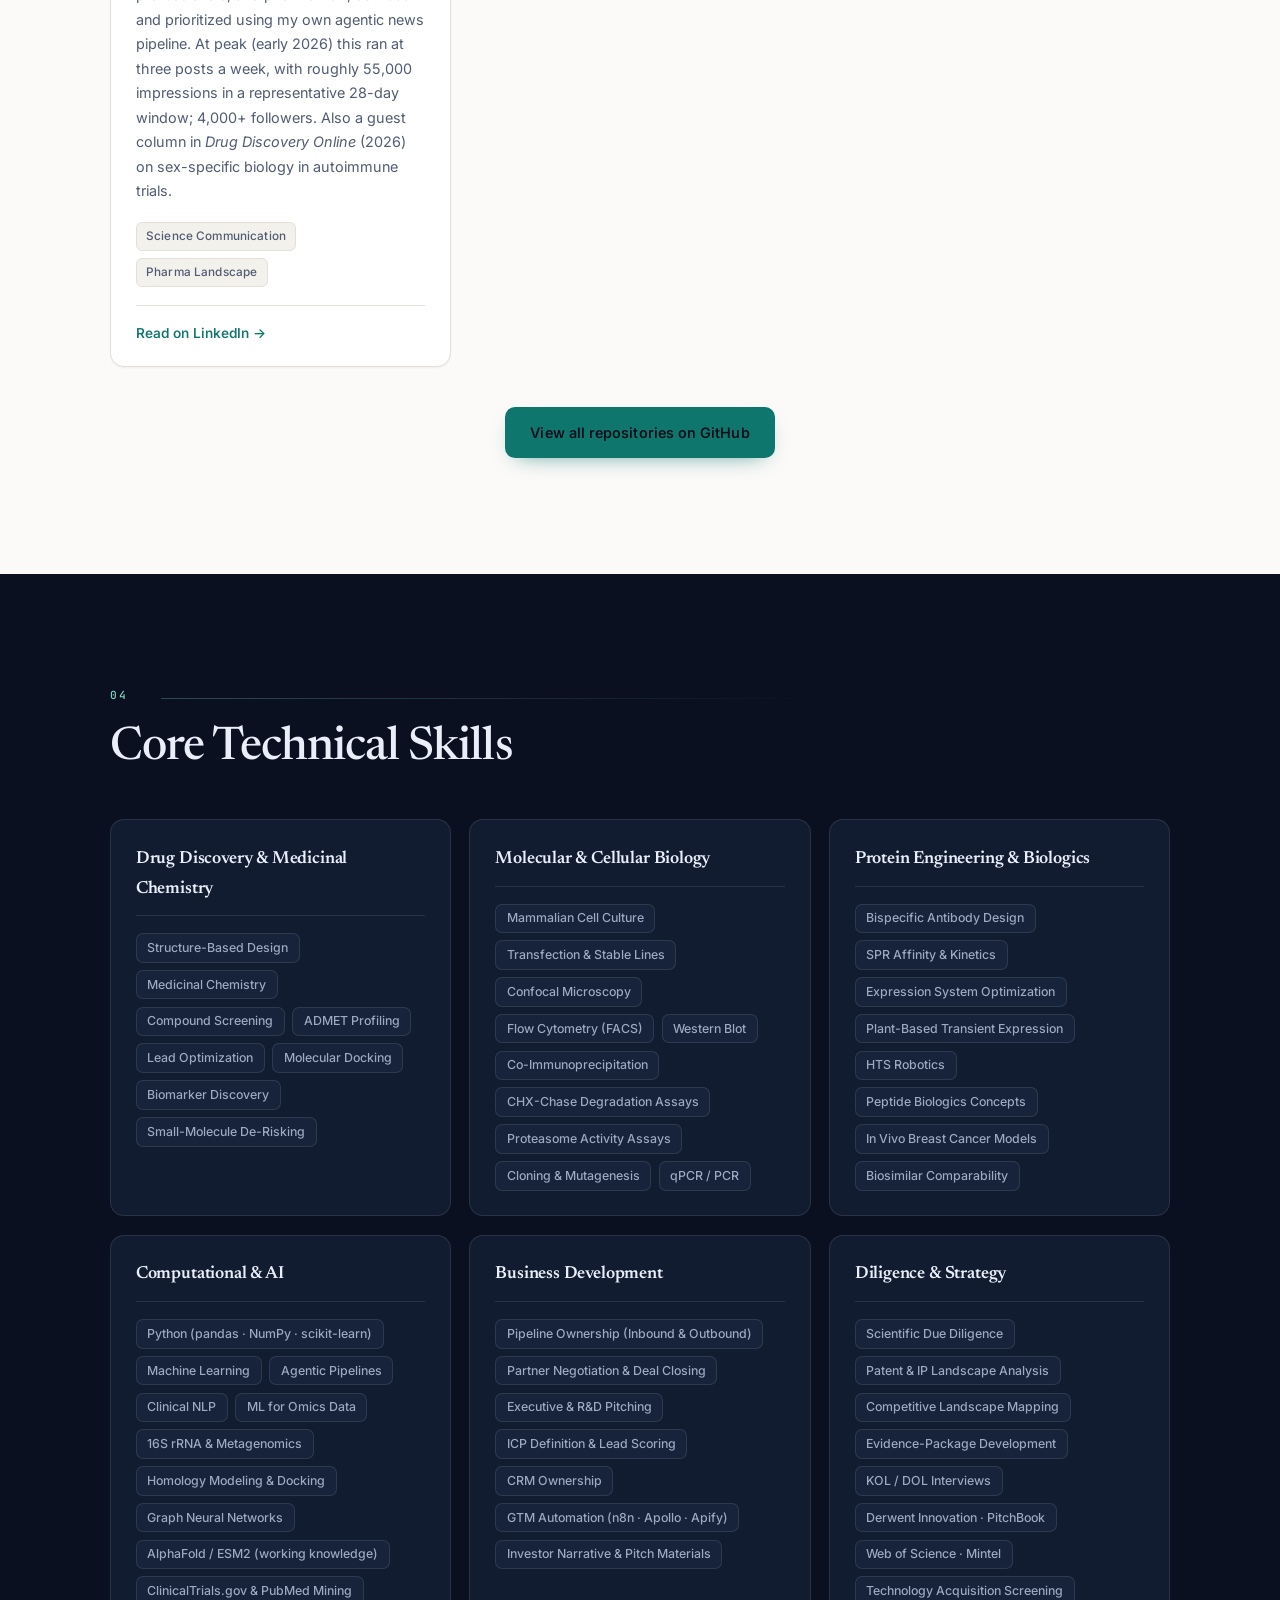
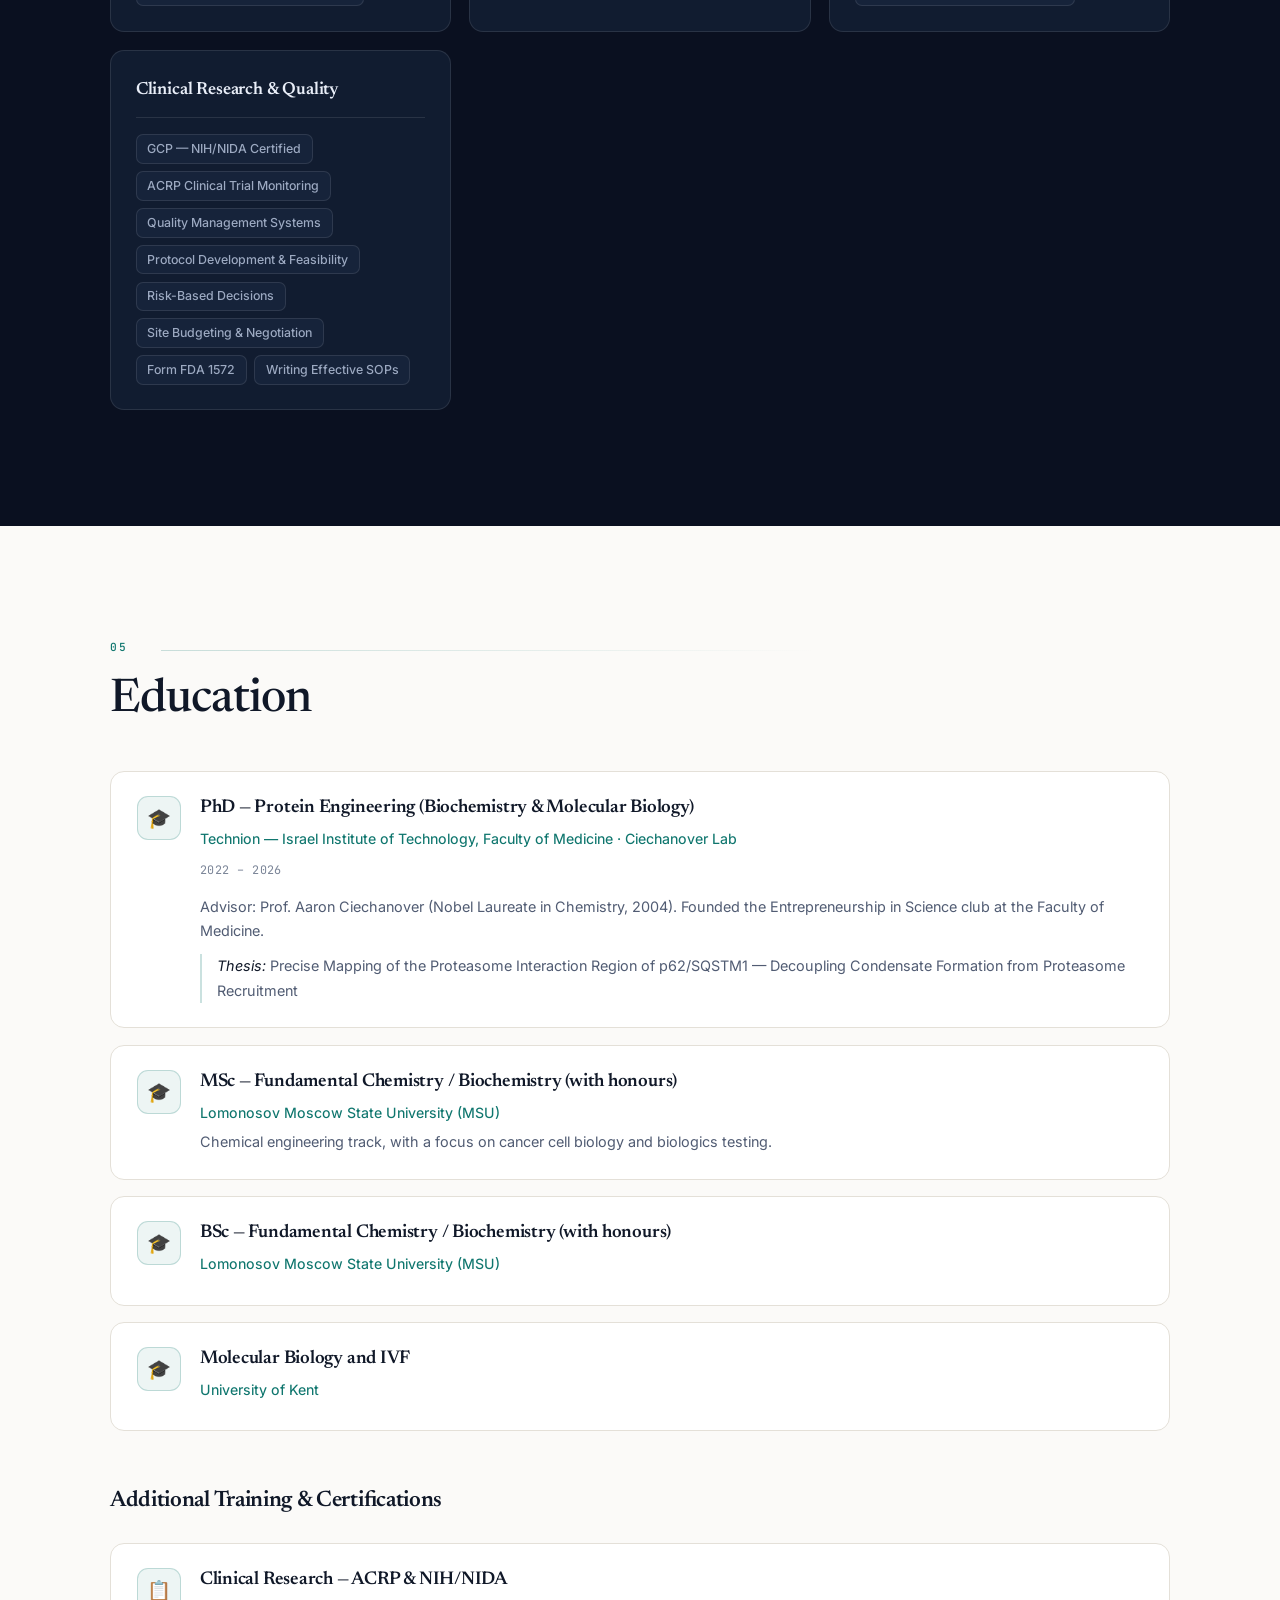
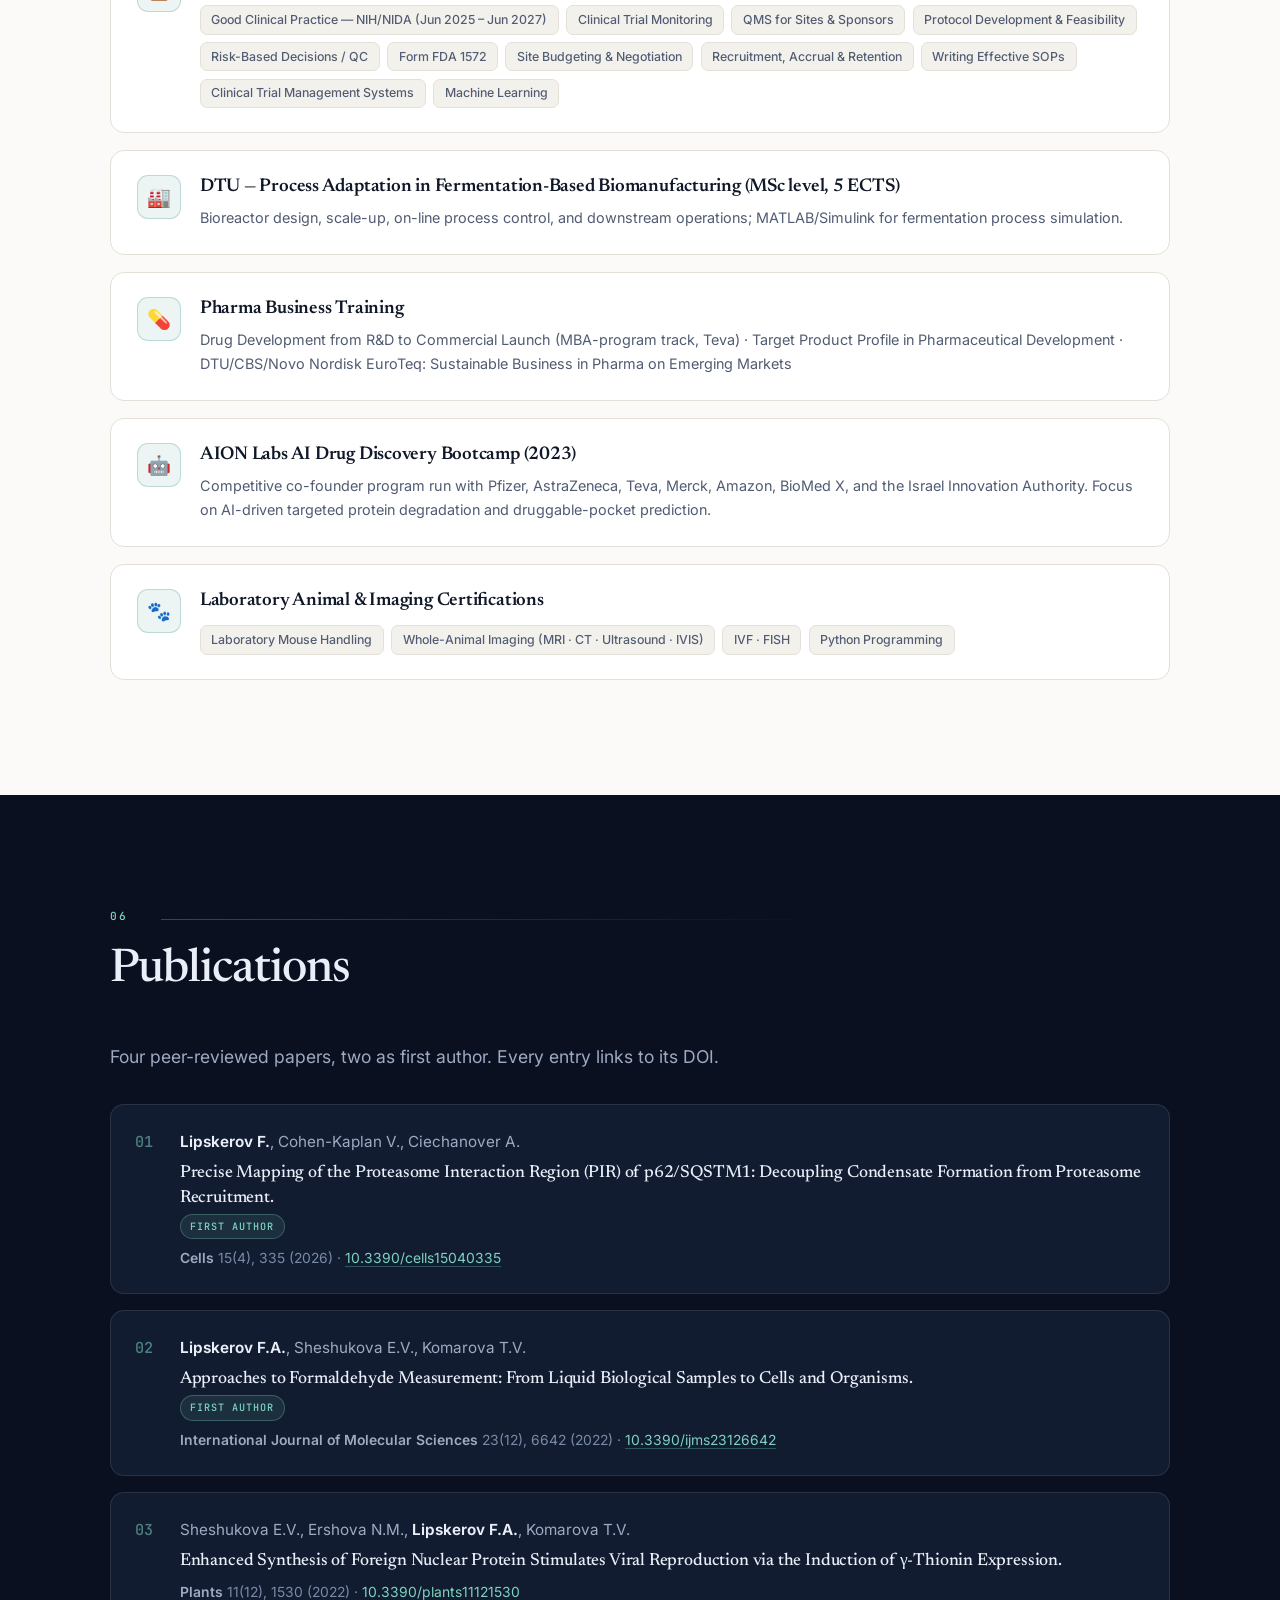
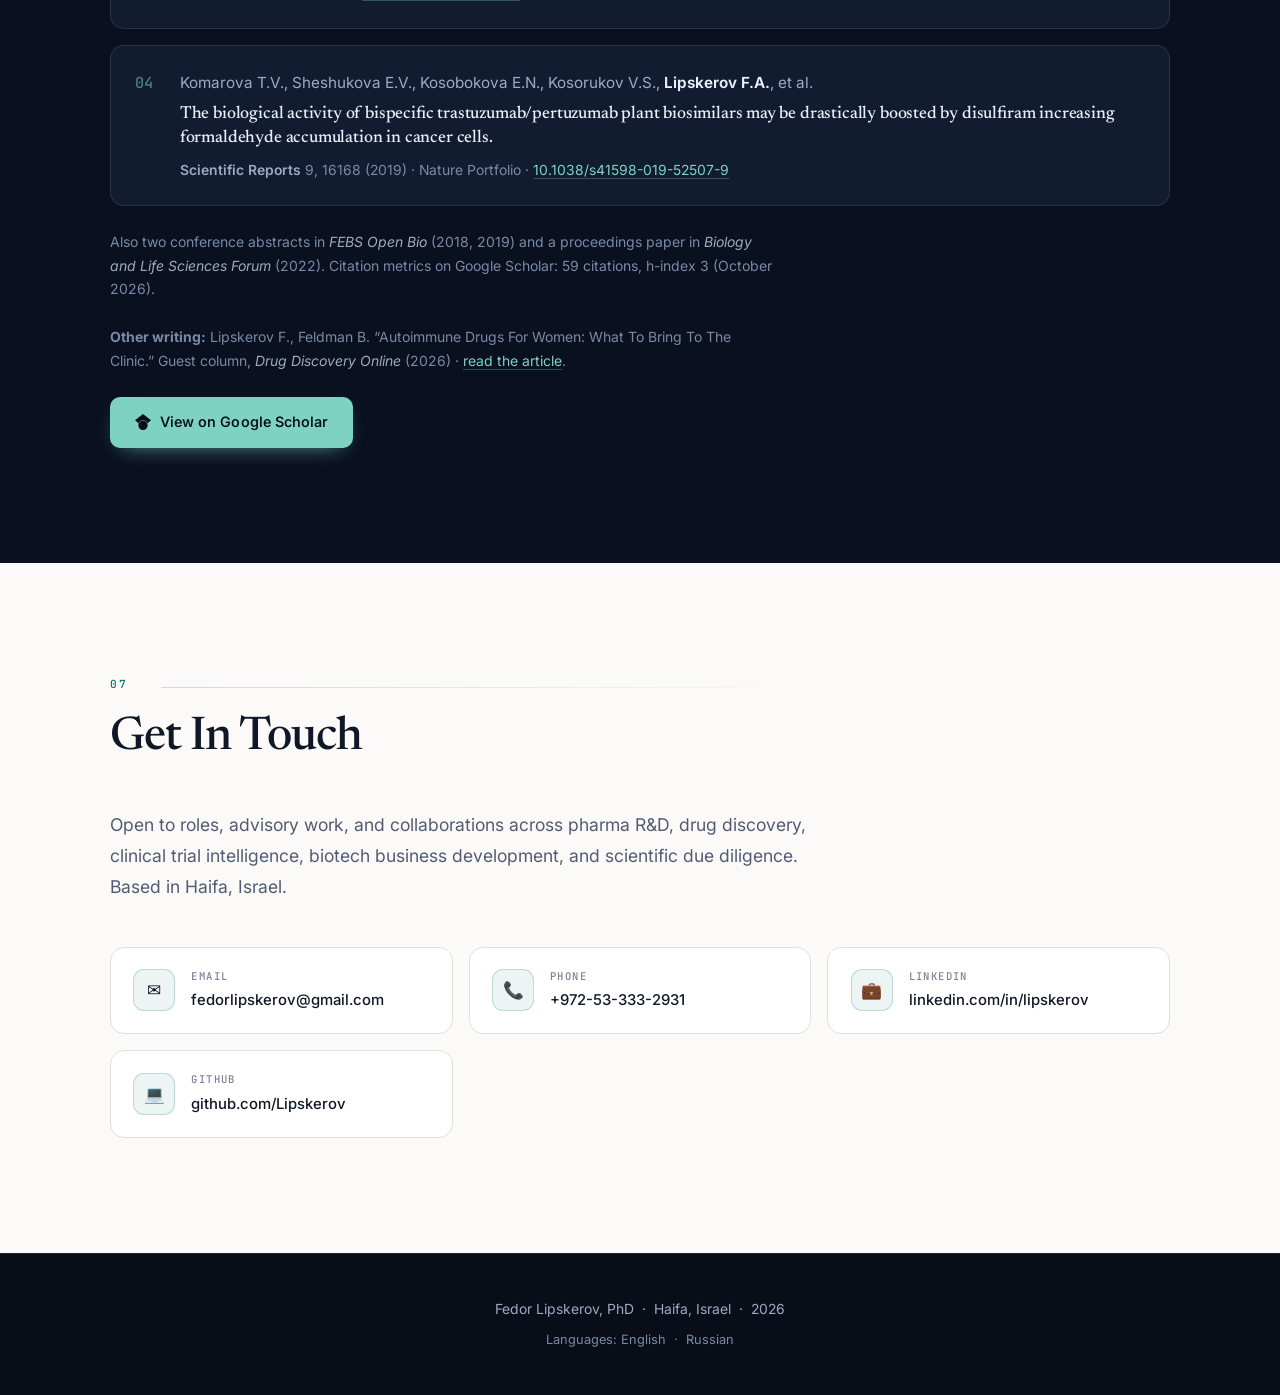
==== commit 2c83a0d8: "Sync with Oct 2026 CV and LinkedIn: Trialytic.ai, advisor/mentor roles, titles and dates - Hero/abou" ====
--- a/index.html
+++ b/index.html
@@ -3,8 +3,8 @@
 <head>
   <meta charset="UTF-8" />
   <meta name="viewport" content="width=device-width, initial-scale=1.0" />
-  <title>Fedor Lipskerov, PhD – Drug Discovery × AI × Pharma Innovation</title>
-  <meta name="description" content="Fedor Lipskerov, PhD – postdoctoral fellow at the University of Haifa (Rosenblum Lab) working across small-molecule drug discovery, blood biomarkers, AI, and pharma innovation. Haifa, Israel." />
+  <title>Fedor Lipskerov, PhD – Founder · Postdoc · Advisor — Drug Discovery × AI × Pharma Innovation</title>
+  <meta name="description" content="Fedor Lipskerov, PhD – founder of Trialytic.ai (clinical trial intelligence), postdoctoral fellow at the University of Haifa (Rosenblum Lab), and advisor to pharma R&amp;D teams and biotech startups. Drug discovery, biomarkers, AI, and pharma innovation. Haifa, Israel." />
   <link rel="stylesheet" href="style.css" />
   <link rel="preconnect" href="https://fonts.googleapis.com" />
   <link rel="preconnect" href="https://fonts.gstatic.com" crossorigin />
@@ -35,16 +35,18 @@
   <section id="hero">
     <div class="hero-content">
       <div class="hero-text">
-        <span class="hero-tag">Postdoctoral Fellow &middot; Drug Discovery &times; AI &times; Pharma Innovation</span>
+        <span class="hero-tag">Founder &middot; Postdoc &middot; Advisor &mdash; Drug Discovery &times; AI &times; Pharma Innovation</span>
         <h1>Fedor <span class="accent">Lipskerov</span>, PhD</h1>
         <p class="hero-subtitle">Turning deep science into things that actually reach patients &mdash; across drug discovery, biomarkers, and pharma innovation</p>
         <p class="hero-desc">
-          I&rsquo;m a postdoctoral fellow in the Rosenblum Lab at the University of Haifa, running two translational
-          programs: a small-molecule drug-discovery effort and a blood-biomarker panel for traumatic brain injury.
-          My PhD is from the Ciechanover Nobel lab at the Technion, published as first author in <em>Cells</em>
-          (2026). I also build &mdash; I founded Synaptiflora, an AI-microbiome platform for drug development, and I
-          ship open-source scientific tooling on the side. Living with multiple sclerosis keeps my compass simple:
-          build things that don&rsquo;t just sound good, but reach patients.
+          I built <a href="https://trialytic.ai/" target="_blank" rel="noopener" class="inline-link">Trialytic.ai</a>,
+          a clinical trial intelligence platform over 604,000+ trials that is live and free to search. I&rsquo;m also a
+          postdoctoral fellow in the Rosenblum Lab at the University of Haifa, running two translational programs: a
+          small-molecule drug-discovery effort and a blood-biomarker panel for traumatic brain injury. My PhD is from
+          the Ciechanover Nobel lab at the Technion, published as first author in <em>Cells</em> (2026). On the side I
+          advise a Servier-sponsored R&amp;D team at BioMed X, mentor biotech startups at Road2, and previously founded
+          Synaptiflora, an AI-microbiome platform for drug development. Living with multiple sclerosis keeps my compass
+          simple: build things that don&rsquo;t just sound good, but reach patients.
         </p>
         <div class="hero-btns">
           <a href="#portfolio" class="btn btn-primary">See My Work</a>
@@ -86,10 +88,11 @@
     <div class="container">
       <h2 class="section-title" data-num="01">Profile</h2>
       <p class="about-lead">
-        I work at the intersection of biology, AI, and pharma. Day to day that means the Rosenblum Lab at the
-        University of Haifa, where I run two translational programs &mdash; small-molecule drug discovery and a
-        blood-biomarker panel for traumatic brain injury &mdash; in collaboration with the Weizmann Institute,
-        Sheba Medical Center, and the Israel Innovation Authority.
+        I work at the intersection of biology, AI, and pharma. Day to day that means two things: Trialytic.ai,
+        the clinical trial intelligence platform I built and maintain, and the Rosenblum Lab at the University of
+        Haifa, where I run two translational programs &mdash; small-molecule drug discovery and a blood-biomarker
+        panel for traumatic brain injury &mdash; in collaboration with the Weizmann Institute, Sheba Medical Center,
+        and the Israel Innovation Authority.
       </p>
       <p class="about-lead">
         The science behind that is peer-reviewed: four publications, including first-author work in <em>Cells</em>
@@ -97,7 +100,8 @@
         early-career rather than senior: a three-time winning team in BioMed X pharma innovation programs with
         Servier and Daiichi Sankyo, a microbiome venture I founded and ran with a team of five, and scientific
         due-diligence work &mdash; first for a corporate venture arm, now for a US healthcare fund&rsquo;s
-        autoimmunity thesis.
+        autoimmunity thesis. Since 2026 I also sit on the other side of the table: advising a Servier-sponsored
+        R&amp;D team at BioMed X and mentoring bio-convergence startups at the Road2 accelerator.
       </p>
       <p class="about-note">
         This page is written to be checkable. Every publication links to its DOI and every project links to its
@@ -117,7 +121,7 @@
         <div class="expertise-card fade-up">
           <div class="expertise-icon">💊</div>
           <h3>Pharma Innovation</h3>
-          <p>Three intensive BioMed X innovation programs (Servier &times;2, Daiichi Sankyo &times;1); 1st-place team in each; pitched concepts to pharma R&amp;D leadership in Heidelberg and Paris</p>
+          <p>Three intensive BioMed X innovation programs (Servier &times;2, Daiichi Sankyo &times;1); 1st-place team in each; pitched concepts to pharma R&amp;D leadership in Heidelberg and Paris. Now advising and mentoring a Servier-sponsored R&amp;D team at BioMed X</p>
         </div>
         <div class="expertise-card fade-up">
           <div class="expertise-icon">🔍</div>
@@ -127,12 +131,12 @@
         <div class="expertise-card fade-up">
           <div class="expertise-icon">🚀</div>
           <h3>Ventures &amp; BD</h3>
-          <p>Founded Synaptiflora, an AI-microbiome SaaS platform for drug development and patient stratification (team of five, provisional patent, AWS grant); co-founded PastEcho (digital health, Netherlands); owned the BD function at an AI-powered B2B platform</p>
+          <p>Built and run Trialytic.ai, a live clinical trial intelligence platform; founded Synaptiflora, an AI-microbiome SaaS platform for drug development and patient stratification (team of five, provisional patent, AWS grant); co-founded PastEcho (digital health, Netherlands); owned the BD function at an AI-powered B2B platform</p>
         </div>
         <div class="expertise-card fade-up">
           <div class="expertise-icon">🤖</div>
           <h3>AI &amp; Computation</h3>
-          <p>Python and agentic pipelines; TrialSense clinical-intelligence platform; BenchPilot lab-experiment agent; ML for omics data; docking and homology modeling; working knowledge of AlphaFold and ESM2</p>
+          <p>Python and agentic pipelines; Trialytic.ai clinical trial intelligence platform (604,000+ trials, outcome predictor, meta-analysis engine); BenchPilot lab-experiment agent; ML for omics data; docking and homology modeling; working knowledge of AlphaFold and ESM2</p>
         </div>
         <div class="expertise-card fade-up">
           <div class="expertise-icon">📋</div>
@@ -150,7 +154,7 @@
 
       <div class="experience-tabs" role="tablist">
         <button class="tab-btn active" data-tab="research" role="tab" aria-selected="true">Research</button>
-        <button class="tab-btn" data-tab="bd" role="tab" aria-selected="false">BD &amp; Pharma Innovation</button>
+        <button class="tab-btn" data-tab="bd" role="tab" aria-selected="false">Pharma Innovation, BD &amp; Advisory</button>
         <button class="tab-btn" data-tab="diligence" role="tab" aria-selected="false">Diligence &amp; Strategy</button>
         <button class="tab-btn" data-tab="ventures" role="tab" aria-selected="false">Ventures</button>
         <button class="tab-btn" data-tab="earlylab" role="tab" aria-selected="false">Early Lab Roles</button>
@@ -213,23 +217,37 @@
           </div>
         </div>
 
-        <!-- BD & Pharma Innovation -->
+        <!-- Pharma Innovation, BD & Advisory -->
         <div class="tab-panel" id="tab-bd" role="tabpanel">
           <div class="experience-item fade-up">
             <div class="exp-header">
               <div>
-                <h3>Scientific Innovator &mdash; Pharma Innovation Programs</h3>
+                <h3>Scientific Innovator &amp; Pharma Team Advisor &mdash; Pharma Innovation Programs</h3>
                 <span class="exp-org">BioMed X Institute &middot; Servier (&times;2, Heidelberg &amp; Paris) &middot; Daiichi Sankyo (&times;1, Heidelberg)</span>
               </div>
-              <span class="exp-date">2024 &ndash; 2025</span>
-            </div>
-            <p class="exp-desc">Three competitive, month-long innovation bootcamps run by BioMed X with pharma partners. <strong class="hl">My team placed 1st in all three.</strong></p>
+              <span class="exp-date">2023 &ndash; 2026</span>
+            </div>
+            <p class="exp-desc">Three competitive, month-long innovation bootcamps run by BioMed X with pharma partners. <strong class="hl">My team placed 1st in all three</strong>, and each win seeded an internal pharma team at ~&euro;1M/year. Since 2026 I advise one of those teams.</p>
             <ul class="exp-list">
               <li><strong>Servier &mdash; autoimmunity (Apr 2024, Heidelberg):</strong> co-developed a diagnostic platform concept for autoimmune disease; explored scientific feasibility, clinical need, and development pathways. Team awarded 1st place for scientific feasibility</li>
               <li><strong>Daiichi Sankyo &mdash; oncology (May 2025, Heidelberg):</strong> contributed to the scientific concept and strategy for a peptide-based bispecific biologics platform targeting solid tumors; helped design the in silico, in vitro, and in vivo validation approach</li>
               <li><strong>Servier &mdash; next-gen AI platforms (Nov 2025, Paris):</strong> developed a computational strategy for predicting dual-epitope engagement in bispecific antibody engineering; contributed scientific modeling and concept development</li>
               <li>Presented final pitches directly to senior pharma R&amp;D leadership; worked in international, interdisciplinary teams mentored by pharma scientists</li>
               <li>Core skill practised throughout: turning a technical concept into a decision-ready case for people who fund it</li>
+              <li><strong>Pharma Team Advisor &amp; Mentor (2026 &ndash; present, remote):</strong> advising an early-stage, Servier-sponsored R&amp;D team at BioMed X on scientific strategy, development sequencing, milestone planning, and pitch readiness for pharma R&amp;D and executive leadership; pressure-testing assumptions, evidence packages, and differentiation ahead of partner review and follow-on funding decisions</li>
+            </ul>
+          </div>
+          <div class="experience-item fade-up">
+            <div class="exp-header">
+              <div>
+                <h3>Startup Mentor &mdash; Bio-Convergence Accelerator</h3>
+                <span class="exp-org">Road2 Innovation &middot; Karmiel, Israel (pro bono)</span>
+              </div>
+              <span class="exp-date">Jun 2026 &ndash; present</span>
+            </div>
+            <ul class="exp-list">
+              <li>Mentoring early-stage biotech and bio-convergence startups in Road2&rsquo;s two-month accelerator program on commercialization strategy, product-market fit, investor narrative, and go-to-market sequencing</li>
+              <li>Challenging scientific and business assumptions and supporting teams in translating innovative science into viable ventures, through to Demo Day</li>
             </ul>
           </div>
           <div class="experience-item fade-up">
@@ -282,6 +300,7 @@
               <li>Translating mechanism, comparator landscape, and clinical-relevance detail into investor-grade scientific narrative</li>
               <li>KOL engagement &mdash; structured interviews with Prof. Raanan Shamir (Schneider Children&rsquo;s Medical Center), Prof. Alessio Fasano (Massachusetts General Hospital), and Prof. Detlef Schuppan (Mainz)</li>
               <li>Emphasis on mechanism strength, molecular subtyping, and what those imply for autoimmune investing</li>
+              <li>Co-author, with Bonnie Feldman, of the guest column <a href="https://www.drugdiscoveryonline.com/doc/autoimmune-drugs-for-women-what-to-bring-to-the-clinic-0001" target="_blank" rel="noopener" class="inline-link">&ldquo;Autoimmune Drugs For Women: What To Bring To The Clinic&rdquo;</a> in <em>Drug Discovery Online</em> (2026), based on an analysis of 17,000+ autoimmune trials in Trialytic.ai</li>
             </ul>
           </div>
           <div class="experience-item fade-up">
@@ -309,7 +328,7 @@
               </div>
             </div>
             <ul class="exp-list">
-              <li><strong>TrialSense:</strong> ingested 575,000+ ClinicalTrials.gov trials and ~120,000 PubMed abstracts to support asset diligence, sponsor benchmarking, and competitive landscape mapping</li>
+              <li><strong>Trialytic.ai:</strong> live clinical trial intelligence platform over 604,000+ clinical trials and 312,000+ trial publications, used for asset diligence, sponsor benchmarking, and competitive landscape mapping &mdash; <a href="https://trialytic.ai/" target="_blank" rel="noopener" class="inline-link">trialytic.ai</a></li>
               <li><strong>TBI knowledge graph:</strong> structured 2,679 traumatic brain injury diagnostic papers to test the NQO2/QR2 pathway as a blood-biomarker entry point</li>
               <li><strong>BiotechDigestCreator:</strong> agentic pipeline that scrapes and synthesizes daily biotech and pharma news, keeping landscape awareness current</li>
               <li>See the <a href="#portfolio" class="inline-link">Portfolio</a> section for details and source code</li>
@@ -322,7 +341,7 @@
           <div class="experience-item fade-up">
             <div class="exp-header">
               <div>
-                <h3>Founder &amp; Scientific Lead</h3>
+                <h3>Founder &amp; Chief Science Officer</h3>
                 <span class="exp-org">Synaptiflora &mdash; AI microbiome intelligence platform (Israel)</span>
               </div>
               <span class="exp-date">Oct 2023 &ndash; Jun 2026</span>
@@ -343,7 +362,7 @@
                 <h3>Co-Founder</h3>
                 <span class="exp-org">PastEcho &mdash; digital health for dementia care (Netherlands)</span>
               </div>
-              <span class="exp-date">Feb 2023 &ndash; Oct 2024</span>
+              <span class="exp-date">2022 &ndash; 2023</span>
             </div>
             <ul class="exp-list">
               <li>Co-founded a venture designing an AI platform that translates speech and facial cues into emotional-state maps, so carers can respond to dementia patients earlier and better</li>
@@ -407,6 +426,30 @@
 
         <article class="project-card fade-up">
           <div class="project-head">
+            <h3 class="project-title">Trialytic.ai</h3>
+            <span class="project-badge live">Live &middot; free to search</span>
+          </div>
+          <p class="project-desc">
+            Clinical trial intelligence platform, built and maintained solo, full-stack. Searches 604,000+ clinical
+            trials and 312,000+ trial publications (outcomes extracted for 298,000+), with competitive landscapes by
+            condition, drug, target, and sponsor; FAERS and MAUDE safety signals; a trial-outcome predictor trained
+            on 279K resolved trials; automated meta-analysis; and a protocol benchmarker. Pro adds API access so
+            Claude and other AI workflows can query every trial directly.
+          </p>
+          <div class="project-tags">
+            <span class="project-tag">Python</span>
+            <span class="project-tag">Machine Learning</span>
+            <span class="project-tag">Clinical NLP</span>
+            <span class="project-tag">Diligence</span>
+            <span class="project-tag">SaaS</span>
+          </div>
+          <div class="project-links">
+            <a href="https://trialytic.ai/" target="_blank" rel="noopener" class="project-link">Open trialytic.ai &rarr;</a>
+          </div>
+        </article>
+
+        <article class="project-card fade-up">
+          <div class="project-head">
             <h3 class="project-title">BenchPilot</h3>
             <span class="project-badge live">Live demo</span>
           </div>
@@ -430,28 +473,6 @@
 
         <article class="project-card fade-up">
           <div class="project-head">
-            <h3 class="project-title">TrialSense</h3>
-            <span class="project-badge">Private repo</span>
-          </div>
-          <p class="project-desc">
-            Clinical trial intelligence platform built solo, full-stack, for asset diligence and competitive
-            landscape work. Ingests 575,000+ ClinicalTrials.gov trials and ~120,000 PubMed abstracts, then layers
-            on an ML trial-completion prediction model, a meta-analysis engine with forest plots, a sponsor
-            explorer, clinical-NLP outcome extraction, and probability-of-success scoring.
-          </p>
-          <div class="project-tags">
-            <span class="project-tag">Python</span>
-            <span class="project-tag">Machine Learning</span>
-            <span class="project-tag">Clinical NLP</span>
-            <span class="project-tag">Diligence</span>
-          </div>
-          <div class="project-links">
-            <span class="project-note">Walkthrough available on request</span>
-          </div>
-        </article>
-
-        <article class="project-card fade-up">
-          <div class="project-head">
             <h3 class="project-title">TBI Knowledge Graph</h3>
           </div>
           <p class="project-desc">
@@ -583,10 +604,11 @@
             <h3 class="project-title">Scientific Writing on LinkedIn</h3>
           </div>
           <p class="project-desc">
-            Three posts a week on the pharma landscape, novel science, and AI in drug discovery, written for a
-            mixed audience of clinicians, BD professionals, and pharma R&amp;D. Sourced and prioritized using my own
-            agentic news pipeline. Reach in a representative 28-day window was roughly 55,000 impressions
-            (early 2026).
+            Writing on the pharma landscape, novel science, and AI in drug discovery for a mixed audience of
+            clinicians, BD professionals, and pharma R&amp;D, sourced and prioritized using my own agentic news
+            pipeline. At peak (early 2026) this ran at three posts a week, with roughly 55,000 impressions in a
+            representative 28-day window; 4,000+ followers. Also a guest column in <em>Drug Discovery Online</em>
+            (2026) on sex-specific biology in autoimmune trials.
           </p>
           <div class="project-tags">
             <span class="project-tag">Science Communication</span>
@@ -717,10 +739,10 @@
         <div class="edu-item fade-up">
           <div class="edu-icon">🎓</div>
           <div class="edu-content">
-            <h3>PhD &mdash; Biochemistry and Molecular Biology</h3>
+            <h3>PhD &mdash; Protein Engineering (Biochemistry &amp; Molecular Biology)</h3>
             <span class="edu-org">Technion &mdash; Israel Institute of Technology, Faculty of Medicine &middot; Ciechanover Lab</span>
             <span class="edu-date">2022 &ndash; 2026</span>
-            <p class="edu-detail">Advisor: Prof. Aaron Ciechanover (Nobel Laureate in Chemistry, 2004)</p>
+            <p class="edu-detail">Advisor: Prof. Aaron Ciechanover (Nobel Laureate in Chemistry, 2004). Founded the Entrepreneurship in Science club at the Faculty of Medicine.</p>
             <p class="edu-thesis">
               <em>Thesis:</em> Precise Mapping of the Proteasome Interaction Region of p62/SQSTM1 &mdash;
               Decoupling Condensate Formation from Proteasome Recruitment
@@ -731,7 +753,7 @@
         <div class="edu-item fade-up">
           <div class="edu-icon">🎓</div>
           <div class="edu-content">
-            <h3>MSc &mdash; Fundamental Chemistry / Biochemistry</h3>
+            <h3>MSc &mdash; Fundamental Chemistry / Biochemistry (with honours)</h3>
             <span class="edu-org">Lomonosov Moscow State University (MSU)</span>
             <p class="edu-detail">Chemical engineering track, with a focus on cancer cell biology and biologics testing.</p>
           </div>
@@ -740,7 +762,7 @@
         <div class="edu-item fade-up">
           <div class="edu-icon">🎓</div>
           <div class="edu-content">
-            <h3>BSc &mdash; Fundamental Chemistry / Biochemistry</h3>
+            <h3>BSc &mdash; Fundamental Chemistry / Biochemistry (with honours)</h3>
             <span class="edu-org">Lomonosov Moscow State University (MSU)</span>
           </div>
         </div>
@@ -884,8 +906,13 @@
 
       <p class="pub-footnote">
         Also two conference abstracts in <em>FEBS Open Bio</em> (2018, 2019) and a proceedings paper in
-        <em>Biology and Life Sciences Forum</em> (2022). Citation metrics on Google Scholar: 55 citations,
-        h-index 3.
+        <em>Biology and Life Sciences Forum</em> (2022). Citation metrics on Google Scholar: 59 citations,
+        h-index 3 (October 2026).
+      </p>
+      <p class="pub-footnote">
+        <strong>Other writing:</strong> Lipskerov F., Feldman B. &ldquo;Autoimmune Drugs For Women: What To Bring To The
+        Clinic.&rdquo; Guest column, <em>Drug Discovery Online</em> (2026) &middot;
+        <a href="https://www.drugdiscoveryonline.com/doc/autoimmune-drugs-for-women-what-to-bring-to-the-clinic-0001" target="_blank" rel="noopener" class="inline-link">read the article</a>.
       </p>
 
       <div style="margin-top: 1.5rem;">
@@ -904,8 +931,8 @@
     <div class="container">
       <h2 class="section-title" data-num="07">Get In Touch</h2>
       <p class="contact-lead">
-        Open to roles and collaborations across pharma R&amp;D, drug discovery, biotech business development, and
-        scientific due diligence. Based in Haifa, Israel.
+        Open to roles, advisory work, and collaborations across pharma R&amp;D, drug discovery, clinical trial
+        intelligence, biotech business development, and scientific due diligence. Based in Haifa, Israel.
       </p>
       <div class="contact-grid">
         <a href="mailto:fedorlipskerov@gmail.com" class="contact-card fade-up">
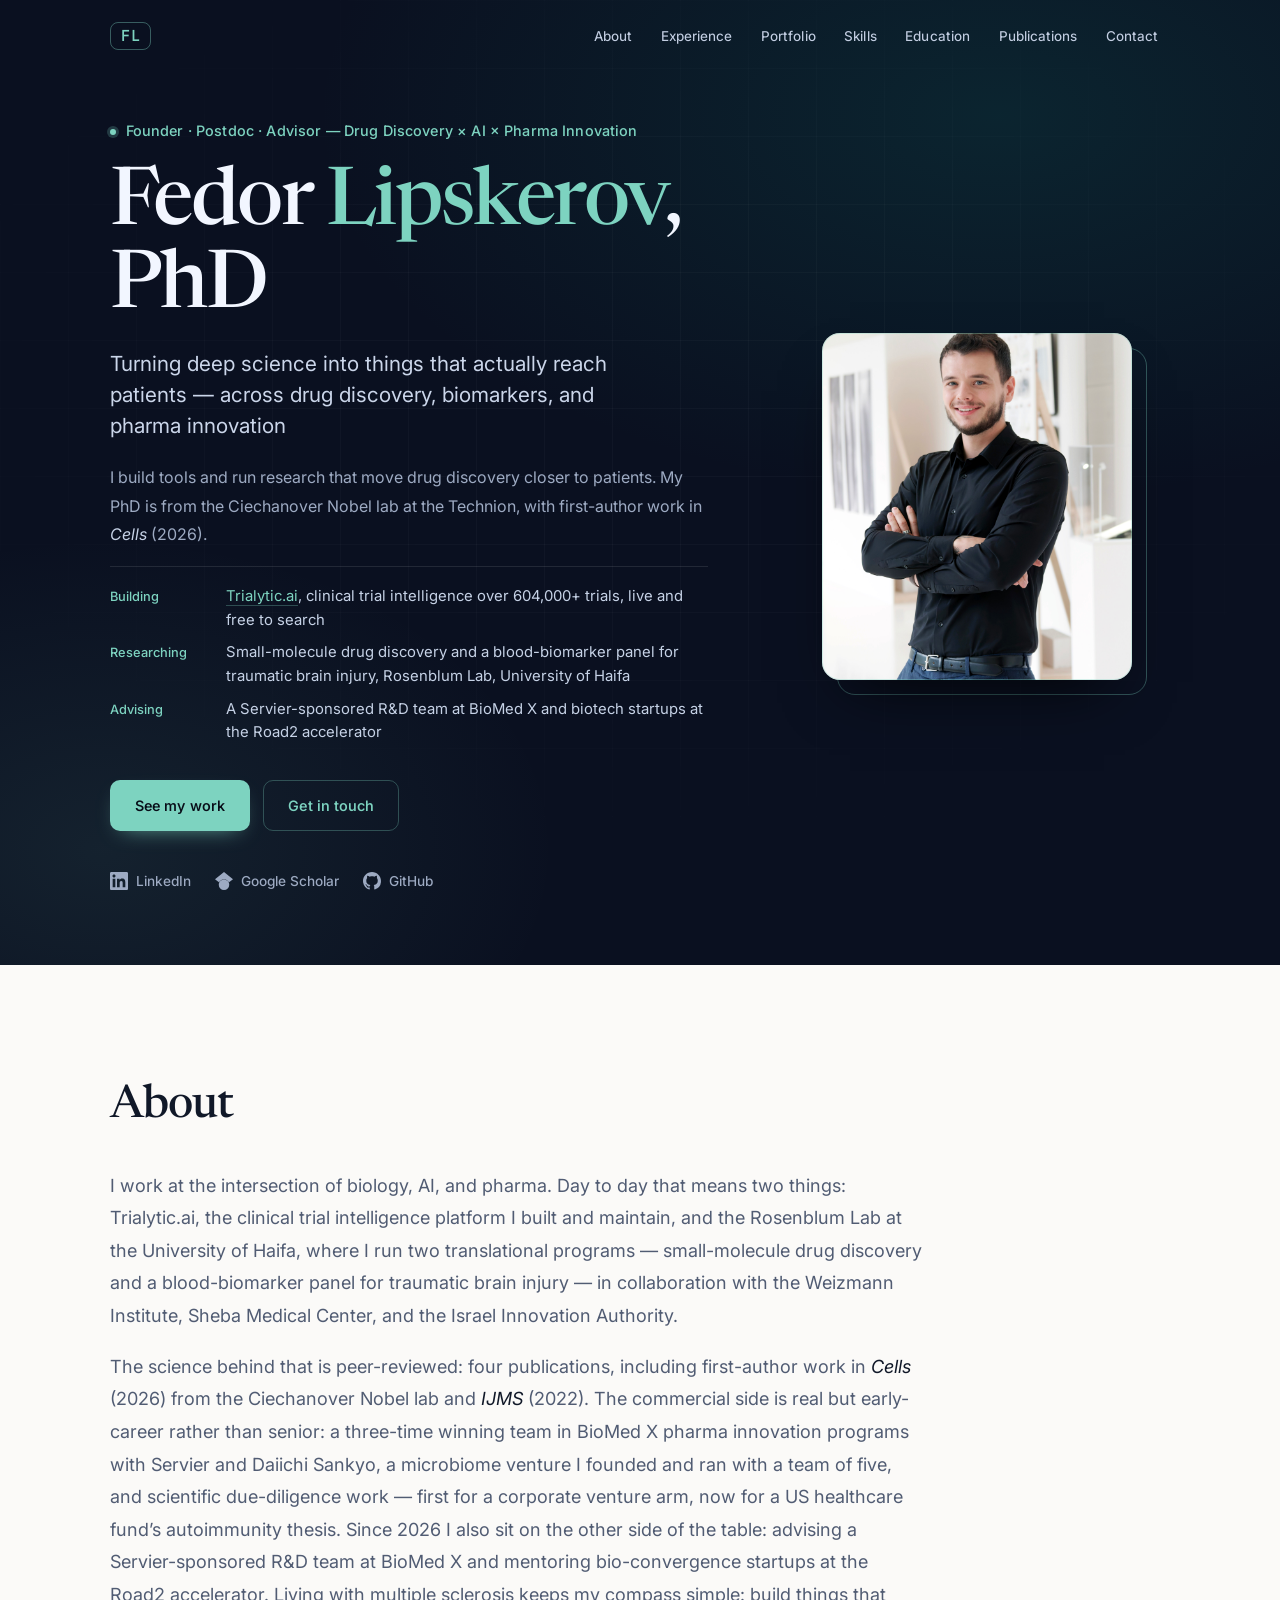
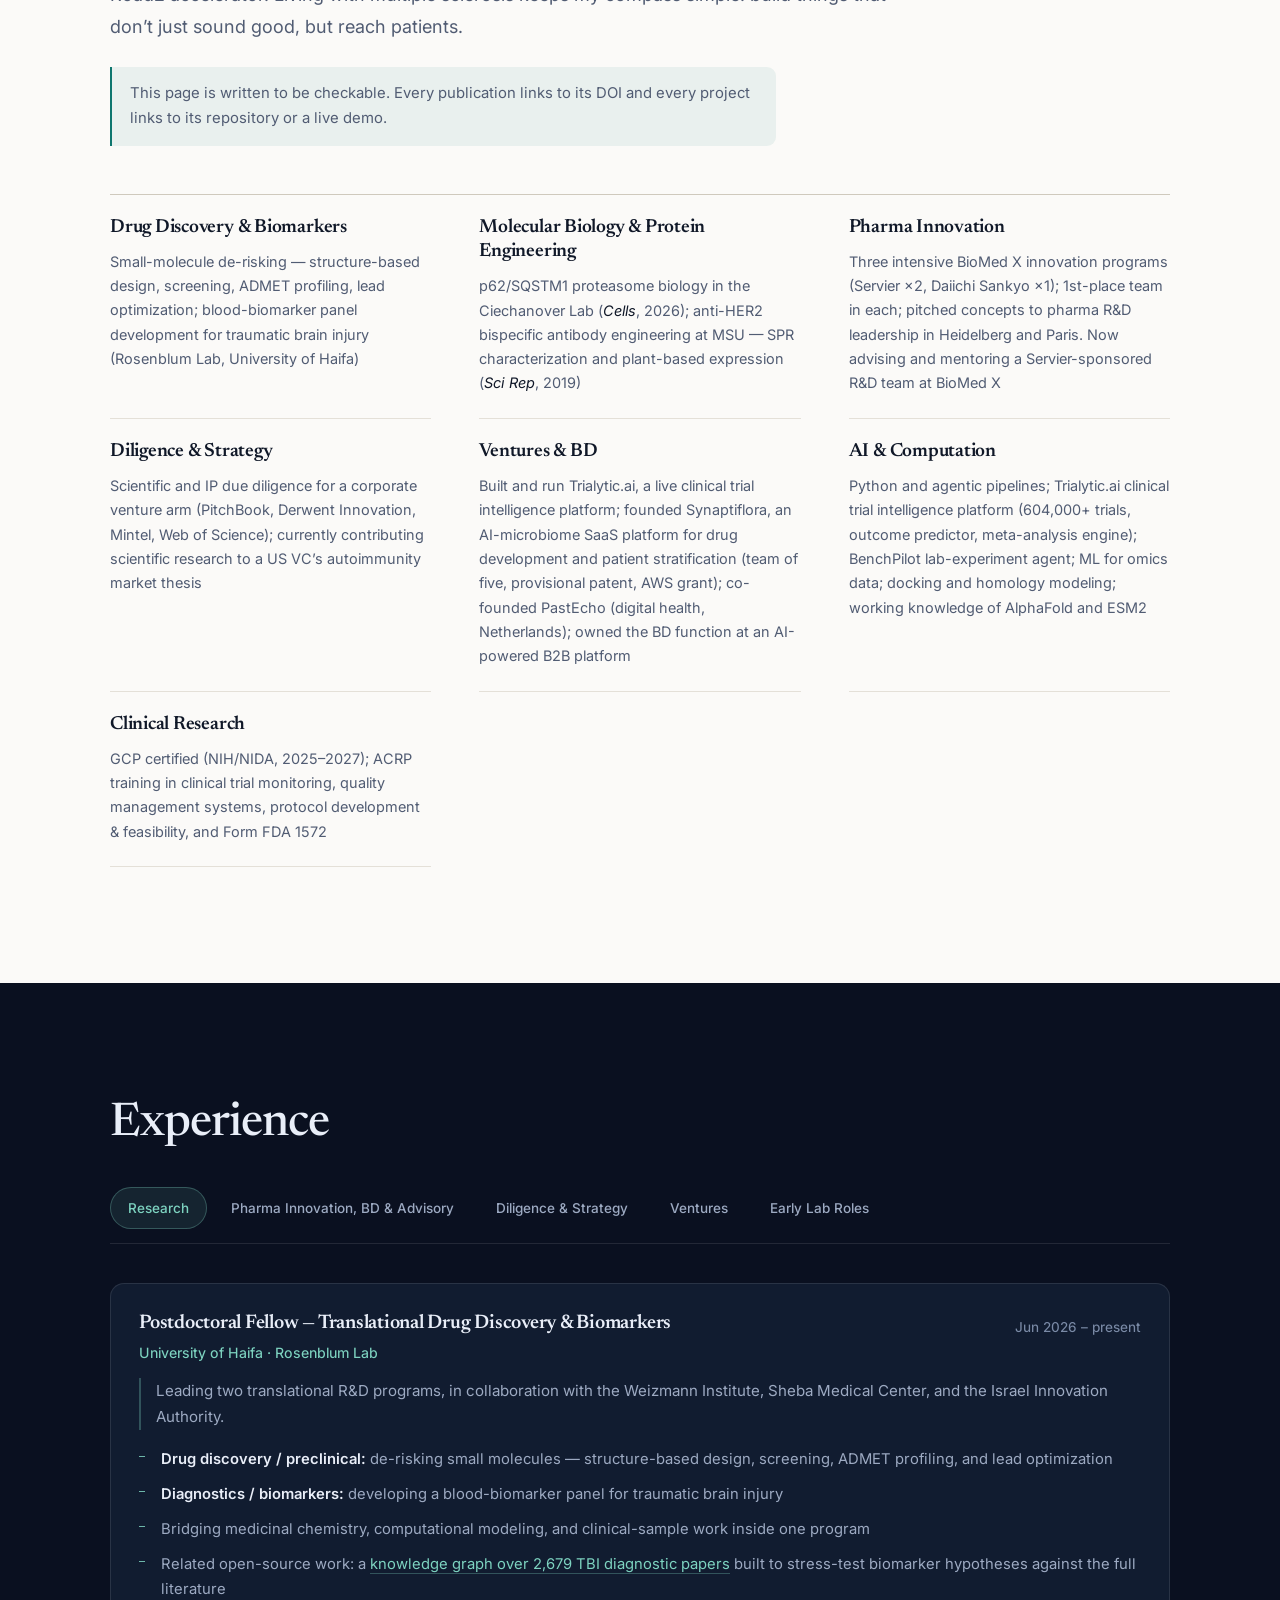
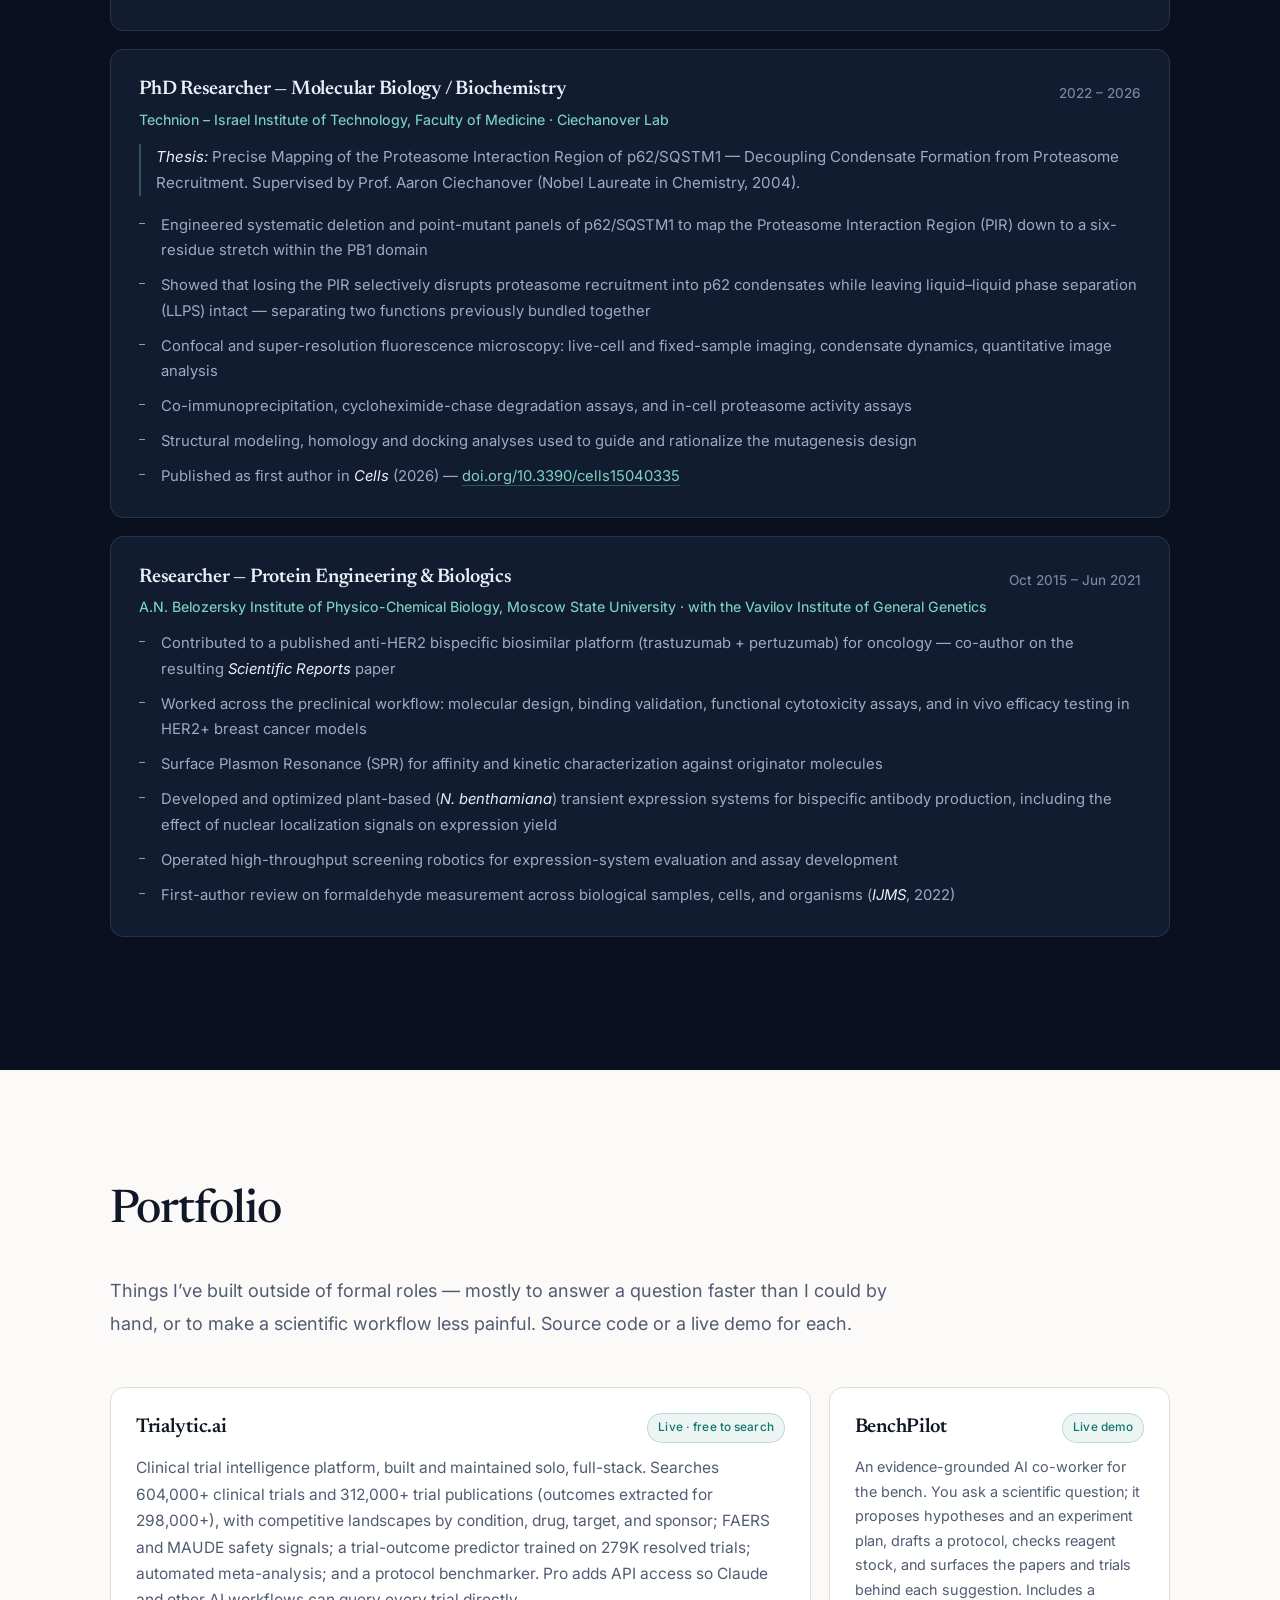
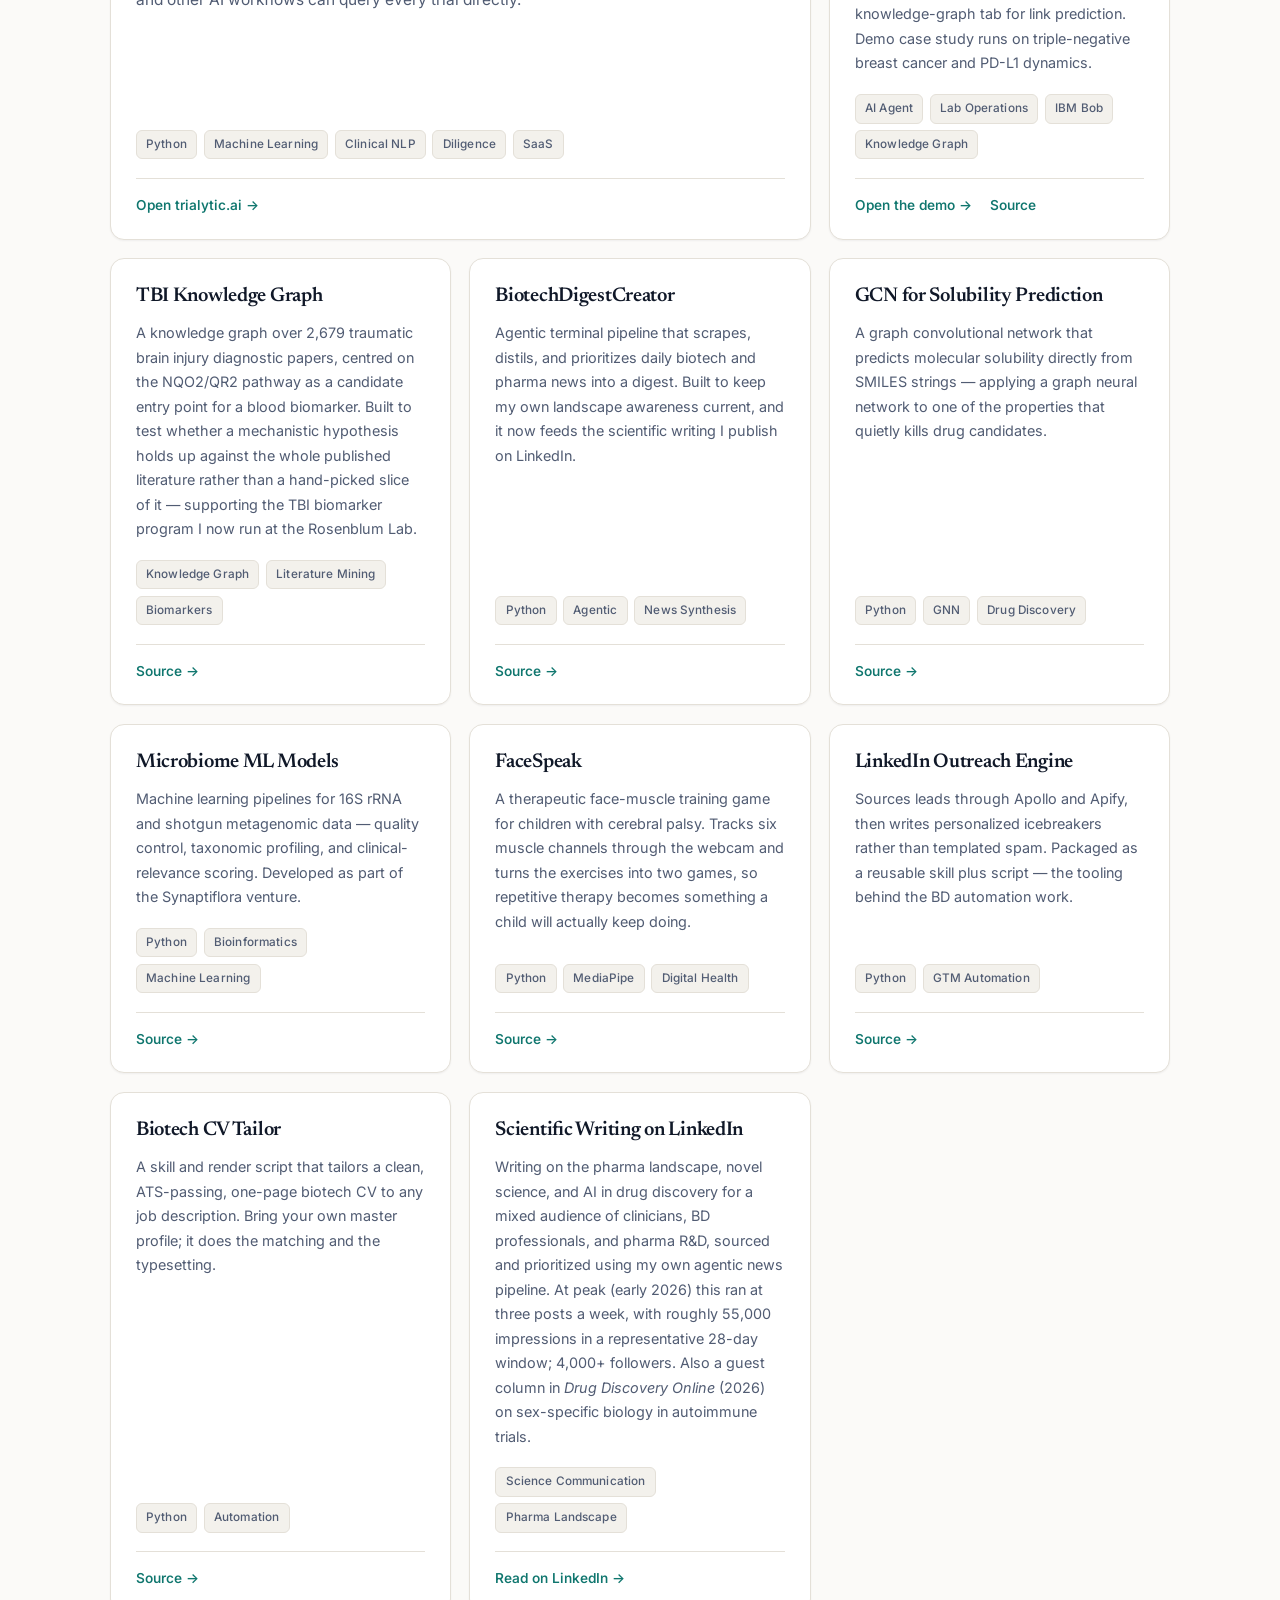
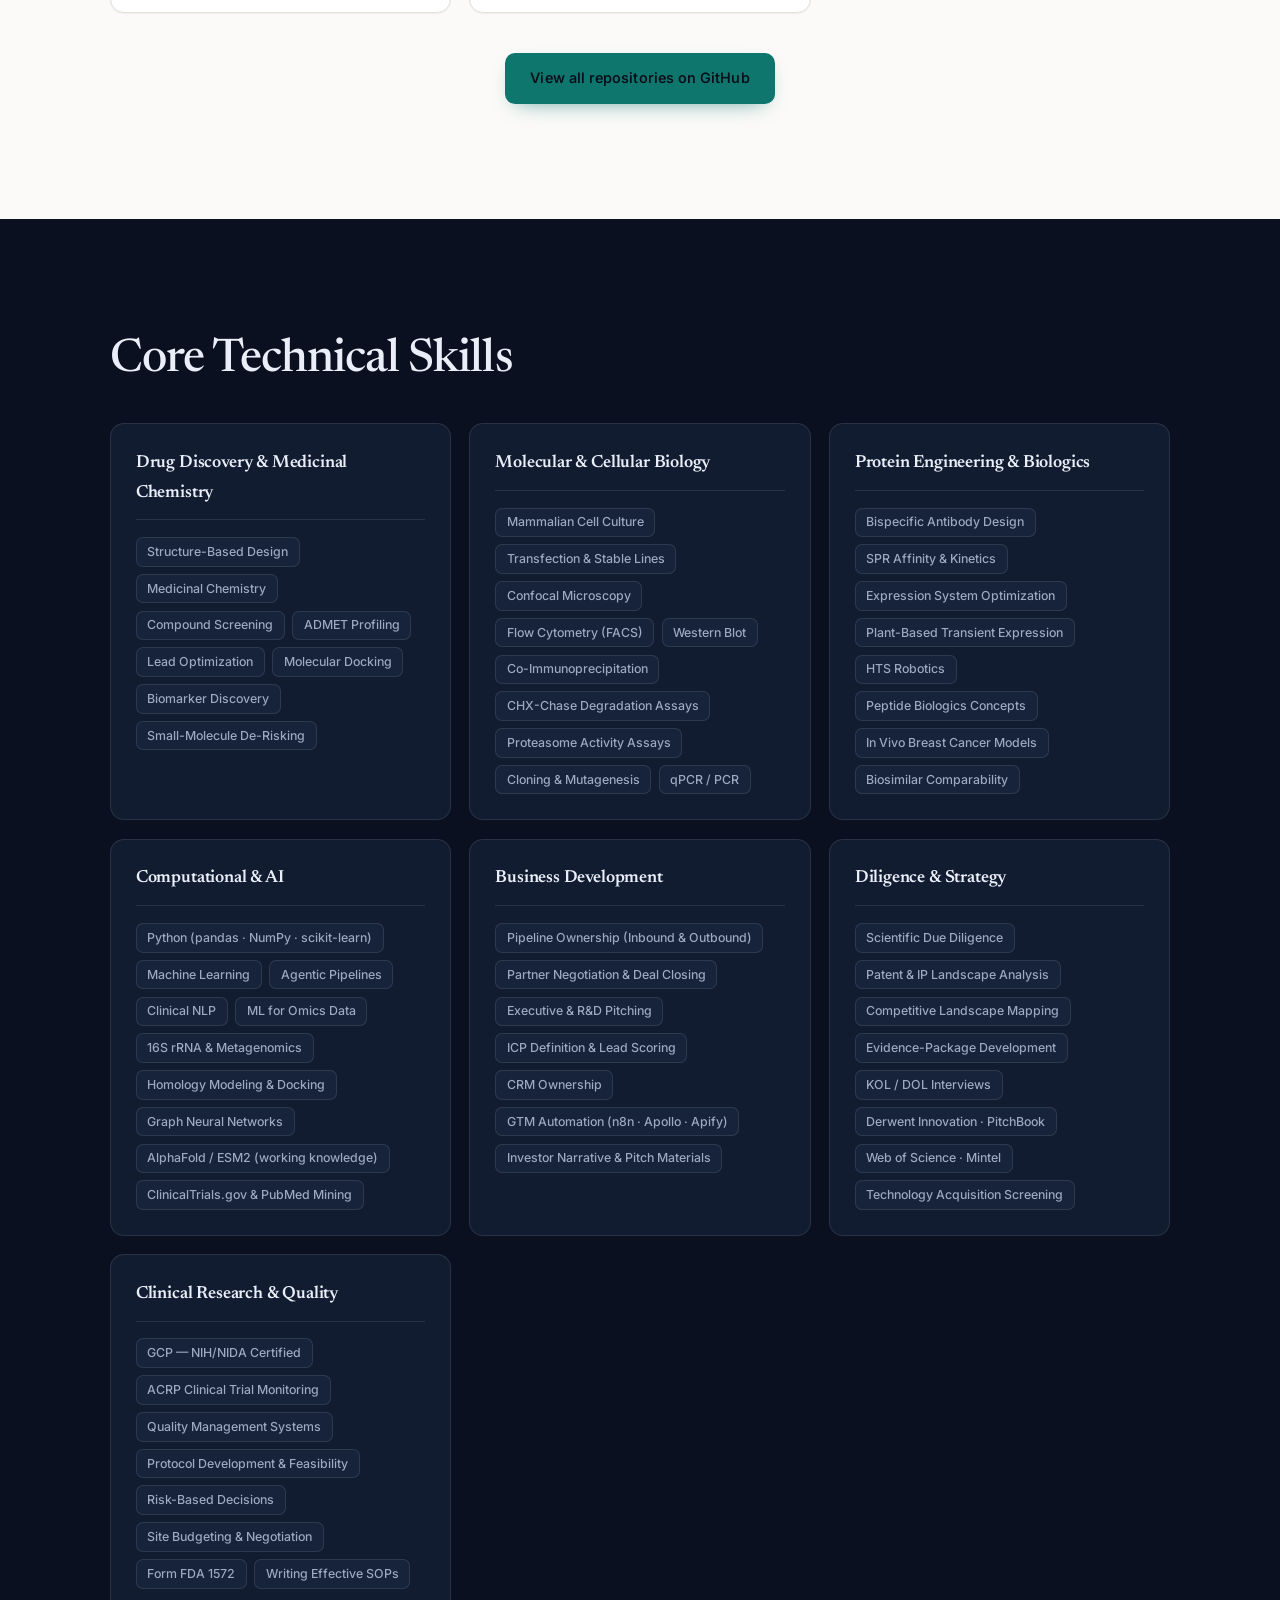
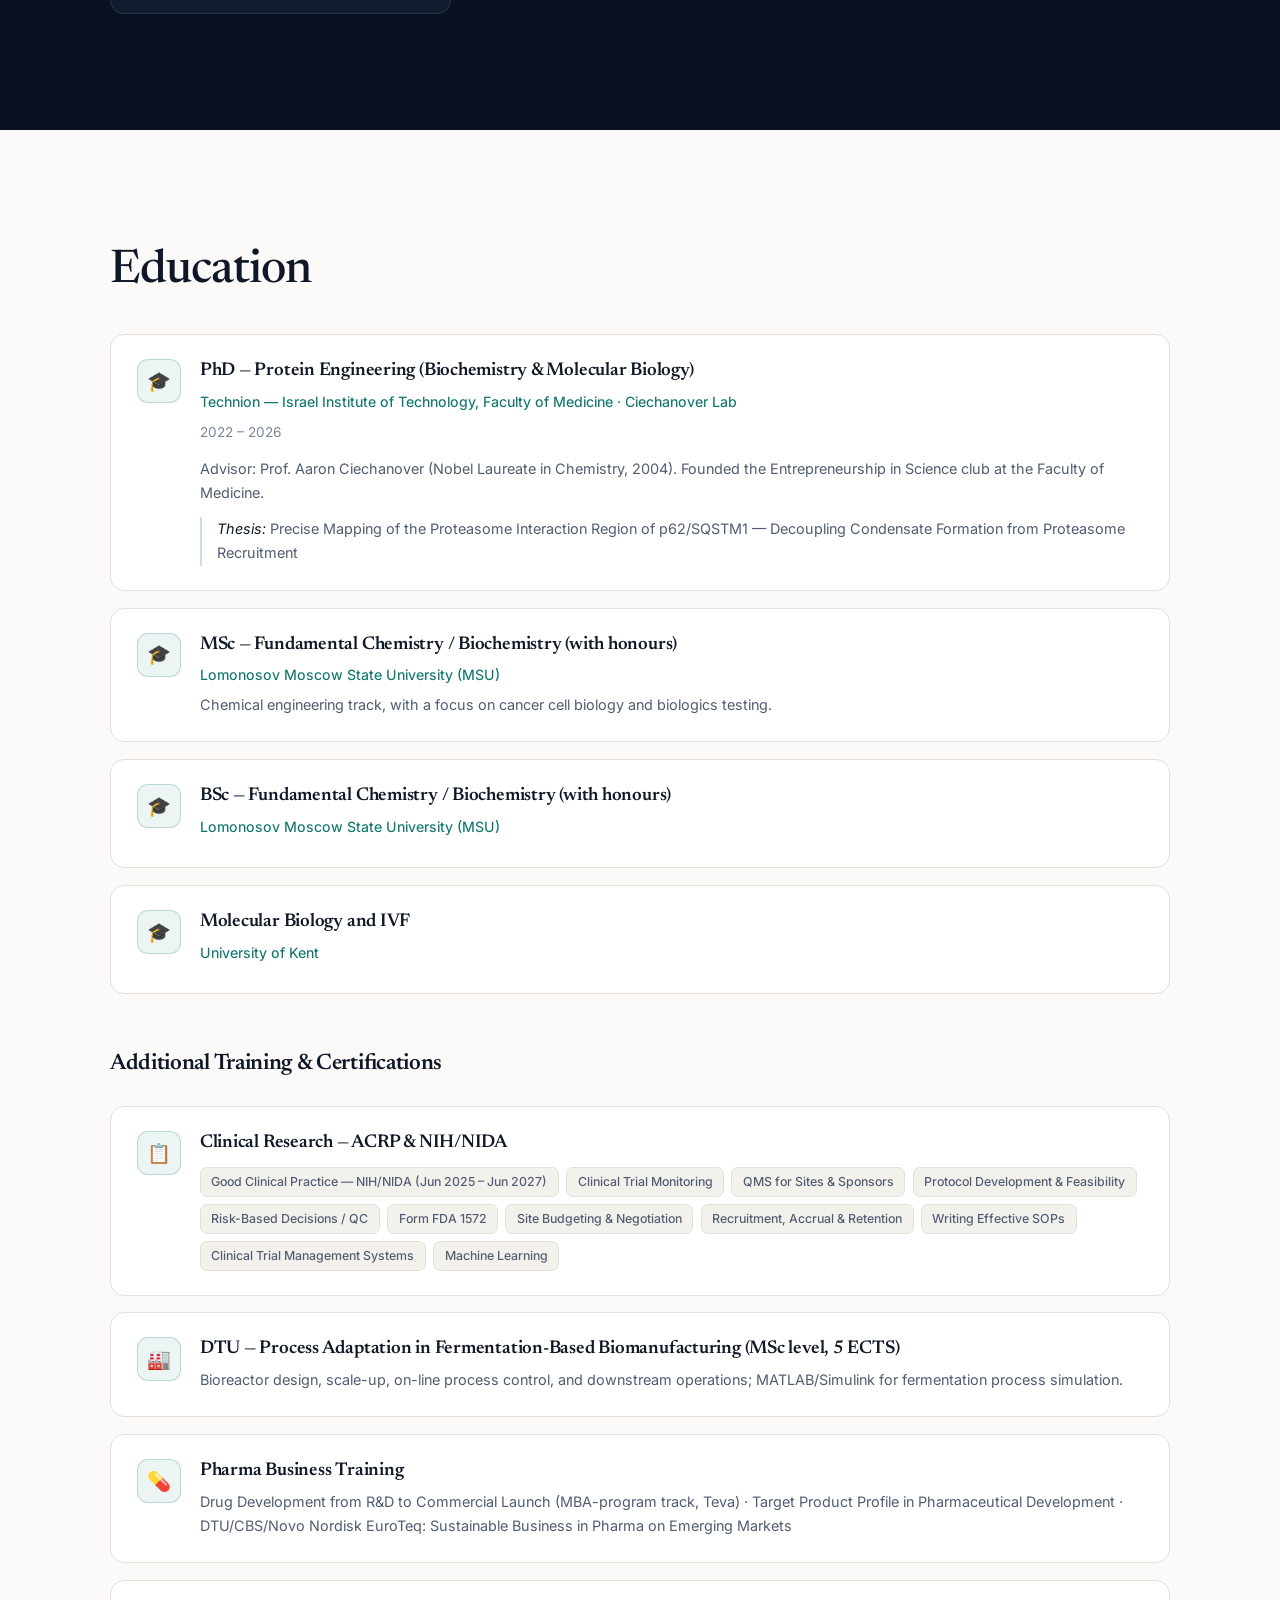
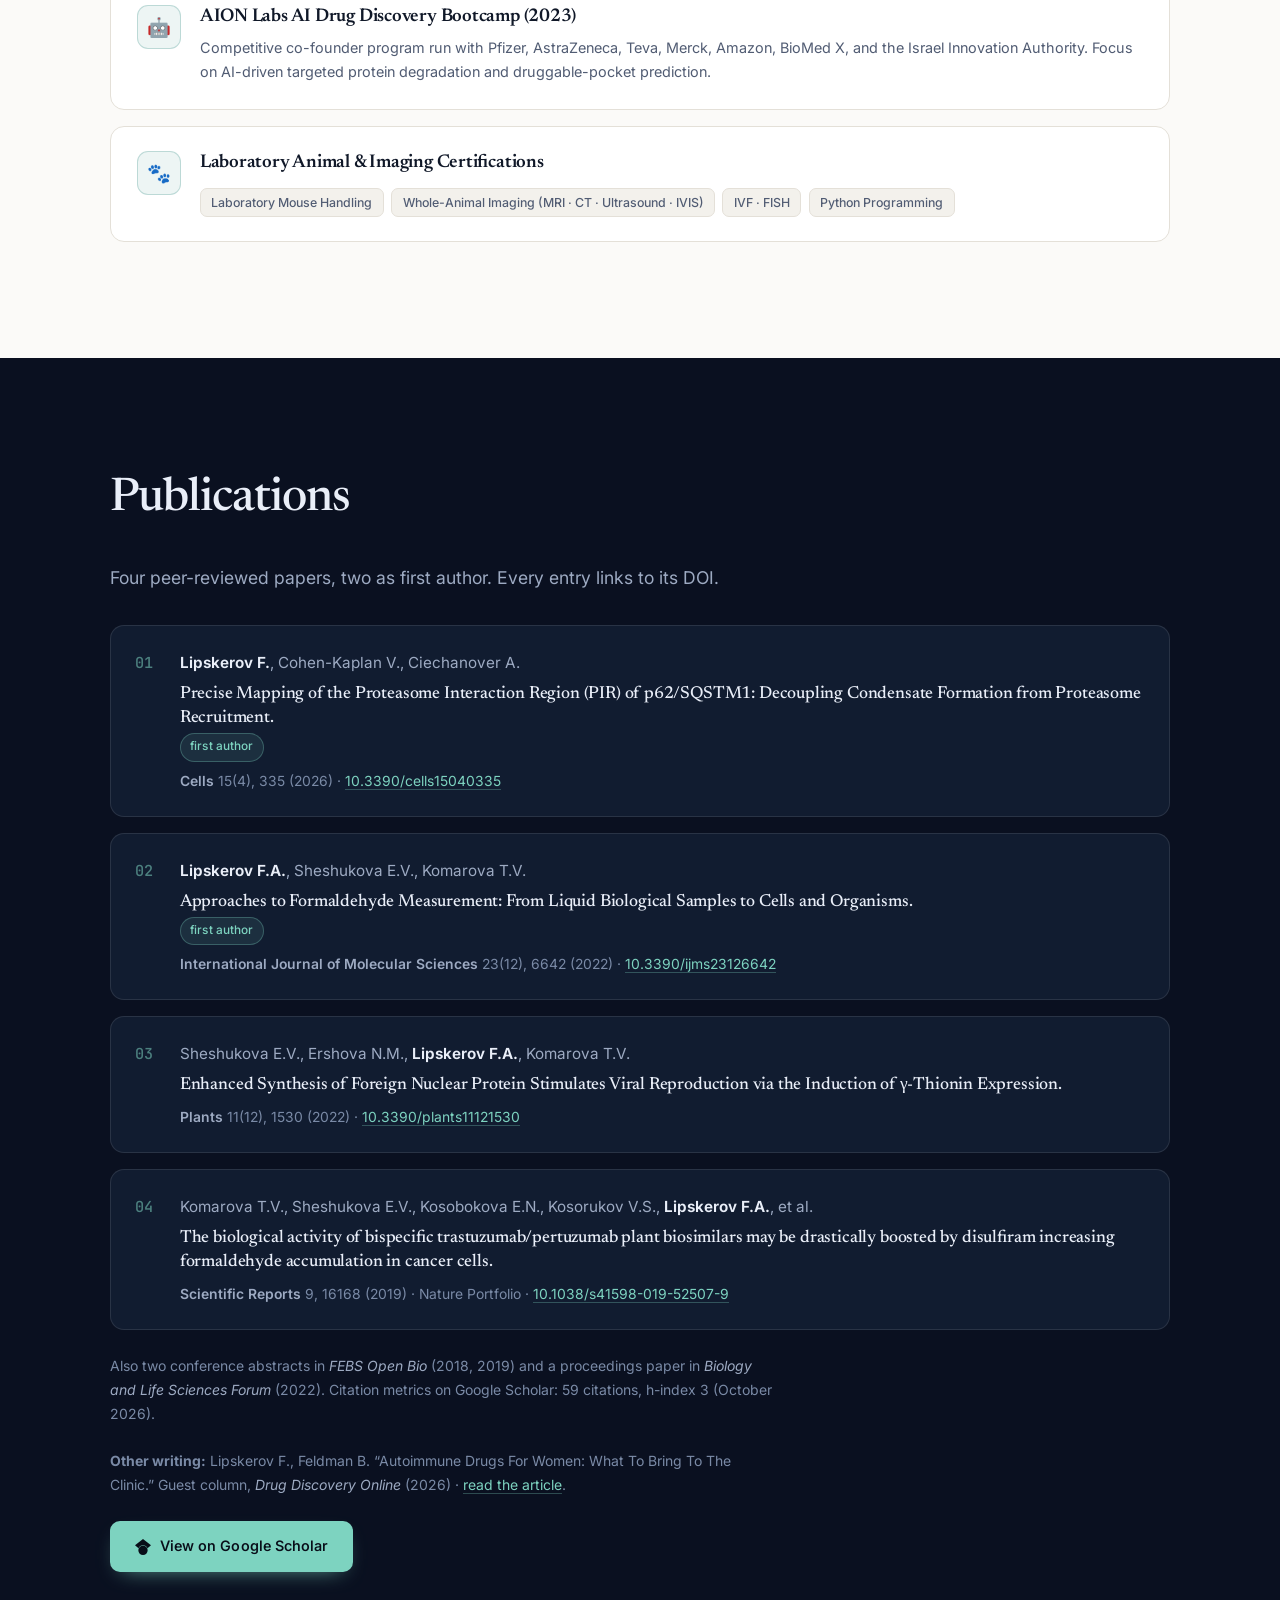
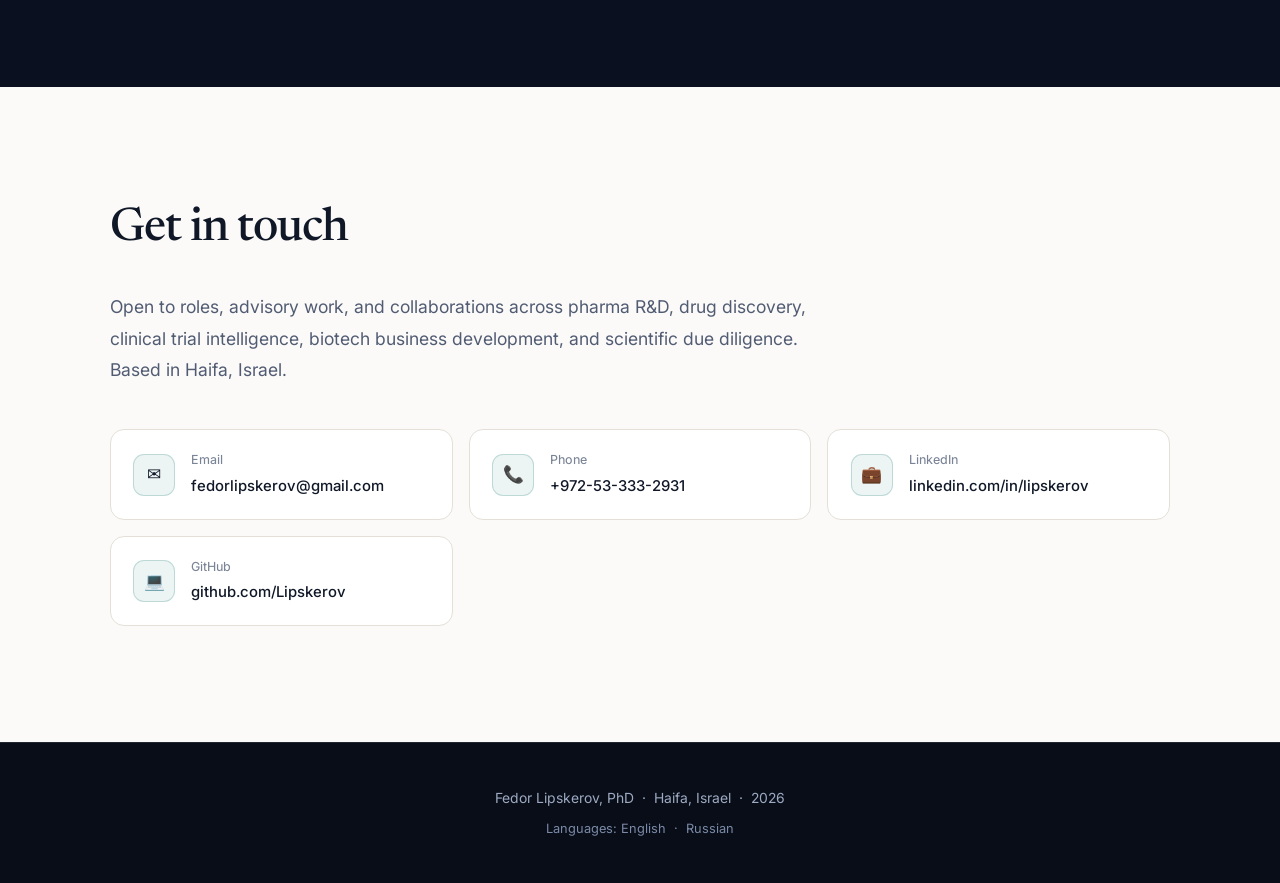
==== commit 0411ec35: "Design pass: scannable hero with current-roles list, plain section titles, expertise as list, tabs w" ====
--- a/index.html
+++ b/index.html
@@ -39,18 +39,17 @@
         <h1>Fedor <span class="accent">Lipskerov</span>, PhD</h1>
         <p class="hero-subtitle">Turning deep science into things that actually reach patients &mdash; across drug discovery, biomarkers, and pharma innovation</p>
         <p class="hero-desc">
-          I built <a href="https://trialytic.ai/" target="_blank" rel="noopener" class="inline-link">Trialytic.ai</a>,
-          a clinical trial intelligence platform over 604,000+ trials that is live and free to search. I&rsquo;m also a
-          postdoctoral fellow in the Rosenblum Lab at the University of Haifa, running two translational programs: a
-          small-molecule drug-discovery effort and a blood-biomarker panel for traumatic brain injury. My PhD is from
-          the Ciechanover Nobel lab at the Technion, published as first author in <em>Cells</em> (2026). On the side I
-          advise a Servier-sponsored R&amp;D team at BioMed X, mentor biotech startups at Road2, and previously founded
-          Synaptiflora, an AI-microbiome platform for drug development. Living with multiple sclerosis keeps my compass
-          simple: build things that don&rsquo;t just sound good, but reach patients.
+          I build tools and run research that move drug discovery closer to patients. My PhD is from the
+          Ciechanover Nobel lab at the Technion, with first-author work in <em>Cells</em> (2026).
         </p>
+        <dl class="hero-now">
+          <div><dt>Building</dt><dd><a href="https://trialytic.ai/" target="_blank" rel="noopener" class="inline-link">Trialytic.ai</a>, clinical trial intelligence over 604,000+ trials, live and free to search</dd></div>
+          <div><dt>Researching</dt><dd>Small-molecule drug discovery and a blood-biomarker panel for traumatic brain injury, Rosenblum Lab, University of Haifa</dd></div>
+          <div><dt>Advising</dt><dd>A Servier-sponsored R&amp;D team at BioMed X and biotech startups at the Road2 accelerator</dd></div>
+        </dl>
         <div class="hero-btns">
-          <a href="#portfolio" class="btn btn-primary">See My Work</a>
-          <a href="#contact" class="btn btn-outline">Get In Touch</a>
+          <a href="#portfolio" class="btn btn-primary">See my work</a>
+          <a href="#contact" class="btn btn-outline">Get in touch</a>
         </div>
         <div class="hero-socials">
           <a href="https://www.linkedin.com/in/lipskerov" target="_blank" rel="noopener" class="social-link">
@@ -86,7 +85,7 @@
   <!-- ========== ABOUT ========== -->
   <section id="about">
     <div class="container">
-      <h2 class="section-title" data-num="01">Profile</h2>
+      <h2 class="section-title">About</h2>
       <p class="about-lead">
         I work at the intersection of biology, AI, and pharma. Day to day that means two things: Trialytic.ai,
         the clinical trial intelligence platform I built and maintain, and the Rosenblum Lab at the University of
@@ -102,6 +101,8 @@
         due-diligence work &mdash; first for a corporate venture arm, now for a US healthcare fund&rsquo;s
         autoimmunity thesis. Since 2026 I also sit on the other side of the table: advising a Servier-sponsored
         R&amp;D team at BioMed X and mentoring bio-convergence startups at the Road2 accelerator.
+        Living with multiple sclerosis keeps my compass simple: build things that don&rsquo;t just sound good, but
+        reach patients.
       </p>
       <p class="about-note">
         This page is written to be checkable. Every publication links to its DOI and every project links to its
@@ -109,37 +110,30 @@
       </p>
       <div class="expertise-grid">
         <div class="expertise-card fade-up">
-          <div class="expertise-icon">🧬</div>
           <h3>Drug Discovery &amp; Biomarkers</h3>
           <p>Small-molecule de-risking &mdash; structure-based design, screening, ADMET profiling, lead optimization; blood-biomarker panel development for traumatic brain injury (Rosenblum Lab, University of Haifa)</p>
         </div>
         <div class="expertise-card fade-up">
-          <div class="expertise-icon">🧪</div>
           <h3>Molecular Biology &amp; Protein Engineering</h3>
           <p>p62/SQSTM1 proteasome biology in the Ciechanover Lab (<em>Cells</em>, 2026); anti-HER2 bispecific antibody engineering at MSU &mdash; SPR characterization and plant-based expression (<em>Sci Rep</em>, 2019)</p>
         </div>
         <div class="expertise-card fade-up">
-          <div class="expertise-icon">💊</div>
           <h3>Pharma Innovation</h3>
           <p>Three intensive BioMed X innovation programs (Servier &times;2, Daiichi Sankyo &times;1); 1st-place team in each; pitched concepts to pharma R&amp;D leadership in Heidelberg and Paris. Now advising and mentoring a Servier-sponsored R&amp;D team at BioMed X</p>
         </div>
         <div class="expertise-card fade-up">
-          <div class="expertise-icon">🔍</div>
           <h3>Diligence &amp; Strategy</h3>
           <p>Scientific and IP due diligence for a corporate venture arm (PitchBook, Derwent Innovation, Mintel, Web of Science); currently contributing scientific research to a US VC&rsquo;s autoimmunity market thesis</p>
         </div>
         <div class="expertise-card fade-up">
-          <div class="expertise-icon">🚀</div>
           <h3>Ventures &amp; BD</h3>
           <p>Built and run Trialytic.ai, a live clinical trial intelligence platform; founded Synaptiflora, an AI-microbiome SaaS platform for drug development and patient stratification (team of five, provisional patent, AWS grant); co-founded PastEcho (digital health, Netherlands); owned the BD function at an AI-powered B2B platform</p>
         </div>
         <div class="expertise-card fade-up">
-          <div class="expertise-icon">🤖</div>
           <h3>AI &amp; Computation</h3>
           <p>Python and agentic pipelines; Trialytic.ai clinical trial intelligence platform (604,000+ trials, outcome predictor, meta-analysis engine); BenchPilot lab-experiment agent; ML for omics data; docking and homology modeling; working knowledge of AlphaFold and ESM2</p>
         </div>
         <div class="expertise-card fade-up">
-          <div class="expertise-icon">📋</div>
           <h3>Clinical Research</h3>
           <p>GCP certified (NIH/NIDA, 2025&ndash;2027); ACRP training in clinical trial monitoring, quality management systems, protocol development &amp; feasibility, and Form FDA 1572</p>
         </div>
@@ -150,7 +144,7 @@
   <!-- ========== EXPERIENCE ========== -->
   <section id="experience" class="section-dark">
     <div class="container">
-      <h2 class="section-title" data-num="02">Experience</h2>
+      <h2 class="section-title">Experience</h2>
 
       <div class="experience-tabs" role="tablist">
         <button class="tab-btn active" data-tab="research" role="tab" aria-selected="true">Research</button>
@@ -416,7 +410,7 @@
   <!-- ========== PORTFOLIO ========== -->
   <section id="portfolio">
     <div class="container">
-      <h2 class="section-title" data-num="03">Portfolio</h2>
+      <h2 class="section-title">Portfolio</h2>
       <p class="about-lead">
         Things I&rsquo;ve built outside of formal roles &mdash; mostly to answer a question faster than I could by hand,
         or to make a scientific workflow less painful. Source code or a live demo for each.
@@ -424,7 +418,7 @@
 
       <div class="project-grid">
 
-        <article class="project-card fade-up">
+        <article class="project-card featured fade-up">
           <div class="project-head">
             <h3 class="project-title">Trialytic.ai</h3>
             <span class="project-badge live">Live &middot; free to search</span>
@@ -630,7 +624,7 @@
   <!-- ========== SKILLS ========== -->
   <section id="skills" class="section-dark">
     <div class="container">
-      <h2 class="section-title" data-num="04">Core Technical Skills</h2>
+      <h2 class="section-title">Core Technical Skills</h2>
       <div class="skills-grid">
         <div class="skill-category fade-up">
           <h3>Drug Discovery &amp; Medicinal Chemistry</h3>
@@ -733,7 +727,7 @@
   <!-- ========== EDUCATION ========== -->
   <section id="education">
     <div class="container">
-      <h2 class="section-title" data-num="05">Education</h2>
+      <h2 class="section-title">Education</h2>
       <div class="education-list">
 
         <div class="edu-item fade-up">
@@ -846,7 +840,7 @@
   <!-- ========== PUBLICATIONS ========== -->
   <section id="publications" class="section-dark">
     <div class="container">
-      <h2 class="section-title" data-num="06">Publications</h2>
+      <h2 class="section-title">Publications</h2>
       <p class="contact-lead" style="margin-bottom:2rem;">
         Four peer-reviewed papers, two as first author. Every entry links to its DOI.
       </p>
@@ -929,7 +923,7 @@
   <!-- ========== CONTACT ========== -->
   <section id="contact">
     <div class="container">
-      <h2 class="section-title" data-num="07">Get In Touch</h2>
+      <h2 class="section-title">Get in touch</h2>
       <p class="contact-lead">
         Open to roles, advisory work, and collaborations across pharma R&amp;D, drug discovery, clinical trial
         intelligence, biotech business development, and scientific due diligence. Based in Haifa, Israel.
--- a/style.css
+++ b/style.css
@@ -145,12 +145,10 @@
   line-height: 1.14;
   letter-spacing: -0.021em;
   color: var(--fg);
-  margin-bottom: 2.75rem;
-  position: relative;
-  padding-top: 2.1rem;
-}
-
-.section-title::before {
+  margin-bottom: 2.25rem;
+}
+
+.section-title-unused::before {
   content: attr(data-num);
   position: absolute;
   top: 0;
@@ -163,7 +161,7 @@
   color: var(--accent);
 }
 
-.section-title::after {
+.section-title-unused::after {
   content: '';
   position: absolute;
   top: 0.55rem;
@@ -320,30 +318,28 @@
 .tab-content { min-height: 200px; }
 
 .hero-tag {
-  display: inline-flex;
-  align-items: center;
+  display: flex;
+  align-items: baseline;
   gap: 0.6rem;
-  font-family: var(--font-mono);
-  font-size: 0.705rem;
+  font-size: 0.9rem;
   font-weight: 500;
-  letter-spacing: 0.13em;
-  text-transform: uppercase;
+  letter-spacing: 0.01em;
   color: var(--mint-300);
-  background: rgba(125, 211, 192, 0.08);
-  border: 1px solid rgba(125, 211, 192, 0.26);
-  border-radius: 999px;
-  padding: 0.42rem 0.95rem;
-  margin-bottom: 1.6rem;
+  margin-bottom: 1.4rem;
   max-width: 100%;
+  line-height: 1.5;
 }
 
 .hero-tag::before {
   content: '';
+  flex-shrink: 0;
   width: 6px;
   height: 6px;
   border-radius: 50%;
   background: var(--mint-300);
   box-shadow: 0 0 0 3px rgba(125, 211, 192, 0.22);
+  position: relative;
+  top: -1px;
 }
 
 #hero h1 {
@@ -373,10 +369,39 @@
   line-height: 1.78;
   color: var(--fg-muted);
   max-width: 62ch;
-  margin-bottom: 2.1rem;
+  margin-bottom: 1.1rem;
 }
 
 .hero-desc em { color: #C6D2E6; }
+
+.hero-now {
+  display: grid;
+  gap: 0.55rem;
+  max-width: 62ch;
+  margin: 0 0 2.2rem;
+  padding-top: 1.1rem;
+  border-top: 1px solid var(--border);
+}
+
+.hero-now > div {
+  display: grid;
+  grid-template-columns: 6.5rem 1fr;
+  gap: 0.75rem;
+  align-items: baseline;
+}
+
+.hero-now dt {
+  font-size: 0.8rem;
+  font-weight: 500;
+  color: var(--mint-300);
+}
+
+.hero-now dd {
+  margin: 0;
+  font-size: 0.93rem;
+  line-height: 1.6;
+  color: #C6D2E6;
+}
 
 .hero-btns {
   display: flex;
@@ -530,46 +555,16 @@
 
 .expertise-grid {
   display: grid;
-  grid-template-columns: repeat(auto-fit, minmax(290px, 1fr));
-  gap: 1.15rem;
-  margin-top: 3.25rem;
+  grid-template-columns: repeat(auto-fit, minmax(300px, 1fr));
+  column-gap: 3rem;
+  row-gap: 0;
+  margin-top: 3rem;
+  border-top: 1px solid var(--border-strong);
 }
 
 .expertise-card {
-  position: relative;
-  background: var(--surface);
-  border: 1px solid var(--border);
-  border-radius: var(--radius);
-  padding: 1.6rem 1.5rem 1.7rem;
-  box-shadow: var(--shadow-sm);
-  overflow: hidden;
-  transition: transform 0.32s var(--ease), border-color 0.32s var(--ease),
-              box-shadow 0.32s var(--ease);
-}
-
-.expertise-card::after {
-  content: '';
-  position: absolute;
-  inset: 0 0 auto 0;
-  height: 2px;
-  background: linear-gradient(to right, var(--accent), transparent);
-  transform: scaleX(0);
-  transform-origin: left;
-  transition: transform 0.42s var(--ease);
-}
-
-.expertise-card:hover {
-  transform: translateY(-4px);
-  border-color: var(--accent-line);
-  box-shadow: var(--shadow-md);
-}
-
-.expertise-card:hover::after { transform: scaleX(1); }
-
-.expertise-icon {
-  font-size: 1.5rem;
-  line-height: 1;
-  margin-bottom: 0.95rem;
+  padding: 1.3rem 0 1.4rem;
+  border-bottom: 1px solid var(--border);
 }
 
 .expertise-card h3 {
@@ -657,11 +652,7 @@
               box-shadow 0.3s var(--ease);
 }
 
-.experience-item:hover {
-  border-color: var(--accent-line);
-  transform: translateY(-2px);
-  box-shadow: var(--shadow-md);
-}
+.experience-item:hover { border-color: var(--accent-line); }
 
 .exp-header {
   display: flex;
@@ -692,15 +683,10 @@
 
 .exp-date {
   flex-shrink: 0;
-  font-family: var(--font-mono);
-  font-size: 0.735rem;
-  font-weight: 500;
-  letter-spacing: 0.04em;
+  font-size: 0.85rem;
+  font-weight: 450;
   color: var(--fg-subtle);
-  background: var(--surface-2);
-  border: 1px solid var(--border);
-  border-radius: 999px;
-  padding: 0.3rem 0.75rem;
+  padding-top: 0.3rem;
   white-space: nowrap;
 }
 
@@ -785,6 +771,11 @@
   box-shadow: var(--shadow-lg);
 }
 
+@media (min-width: 700px) {
+  .project-card.featured { grid-column: span 2; }
+  .project-card.featured .project-desc { max-width: 70ch; font-size: 0.97rem; }
+}
+
 .project-head {
   display: flex;
   align-items: center;
@@ -804,11 +795,9 @@
 
 .project-badge {
   flex-shrink: 0;
-  font-family: var(--font-mono);
-  font-size: 0.635rem;
+  font-size: 0.74rem;
   font-weight: 500;
-  letter-spacing: 0.1em;
-  text-transform: uppercase;
+  letter-spacing: 0.01em;
   color: var(--fg-subtle);
   background: var(--surface-2);
   border: 1px solid var(--border);
@@ -897,10 +886,7 @@
   transition: border-color 0.3s var(--ease), transform 0.3s var(--ease);
 }
 
-.skill-category:hover {
-  border-color: var(--accent-line);
-  transform: translateY(-3px);
-}
+.skill-category:hover { border-color: var(--accent-line); }
 
 .skill-category h3 {
   font-family: var(--font-display);
@@ -938,7 +924,6 @@
   color: var(--accent);
   background: var(--accent-soft);
   border-color: var(--accent-line);
-  transform: translateY(-2px);
 }
 
 /* =========================================================
@@ -962,11 +947,7 @@
               box-shadow 0.3s var(--ease);
 }
 
-.edu-item:hover {
-  border-color: var(--accent-line);
-  transform: translateY(-2px);
-  box-shadow: var(--shadow-md);
-}
+.edu-item:hover { border-color: var(--accent-line); }
 
 .edu-icon {
   flex-shrink: 0;
@@ -1002,9 +983,7 @@
 
 .edu-date {
   display: inline-block;
-  font-family: var(--font-mono);
-  font-size: 0.735rem;
-  letter-spacing: 0.04em;
+  font-size: 0.85rem;
   color: var(--fg-subtle);
   margin-bottom: 0.5rem;
 }
@@ -1053,11 +1032,7 @@
               box-shadow 0.3s var(--ease);
 }
 
-.pub-item:hover {
-  border-color: var(--accent-line);
-  transform: translateY(-2px);
-  box-shadow: var(--shadow-md);
-}
+.pub-item:hover { border-color: var(--accent-line); }
 
 .pub-num {
   position: absolute;
@@ -1093,11 +1068,9 @@
 
 .pub-badge {
   display: inline-block;
-  font-family: var(--font-mono);
-  font-size: 0.635rem;
+  font-size: 0.74rem;
   font-weight: 500;
-  letter-spacing: 0.1em;
-  text-transform: uppercase;
+  letter-spacing: 0.01em;
   color: var(--accent);
   background: var(--accent-soft);
   border: 1px solid var(--accent-line);
@@ -1174,11 +1147,8 @@
 
 .contact-label {
   display: block;
-  font-family: var(--font-mono);
-  font-size: 0.665rem;
-  font-weight: 500;
-  letter-spacing: 0.13em;
-  text-transform: uppercase;
+  font-size: 0.78rem;
+  font-weight: 450;
   color: var(--fg-subtle);
   margin-bottom: 0.16rem;
 }
@@ -1213,11 +1183,7 @@
 /* =========================================================
    ANIMATION
    ========================================================= */
-.fade-up {
-  opacity: 0;
-  transform: translateY(22px);
-  transition: opacity 0.65s var(--ease), transform 0.65s var(--ease);
-}
+.fade-up { opacity: 1; transform: none; }
 
 .fade-up.visible {
   opacity: 1;
@@ -1271,14 +1237,11 @@
 
   #hero { min-height: auto; }
 
-  .experience-tabs {
-    flex-wrap: nowrap;
-    overflow-x: auto;
-    scrollbar-width: none;
-    -ms-overflow-style: none;
-  }
-
-  .experience-tabs::-webkit-scrollbar { display: none; }
+  .experience-tabs { gap: 0.35rem; }
+
+  .tab-btn { padding: 0.5rem 0.85rem; font-size: 0.8rem; }
+
+  .hero-now > div { grid-template-columns: 1fr; gap: 0.1rem; }
 
   .experience-item,
   .project-card,
@@ -1302,16 +1265,9 @@
 
   .hero-socials { gap: 1.1rem; }
 
-  .section-title::after { left: 2.8rem; }
-
-  .hero-tag {
-    font-size: 0.62rem;
-    letter-spacing: 0.08em;
-    padding: 0.4rem 0.8rem;
-    line-height: 1.5;
-  }
-
-  .exp-date { font-size: 0.68rem; }
+
+  .hero-tag { font-size: 0.82rem; }
+
 }
 
 /* Nothing may push the page sideways */
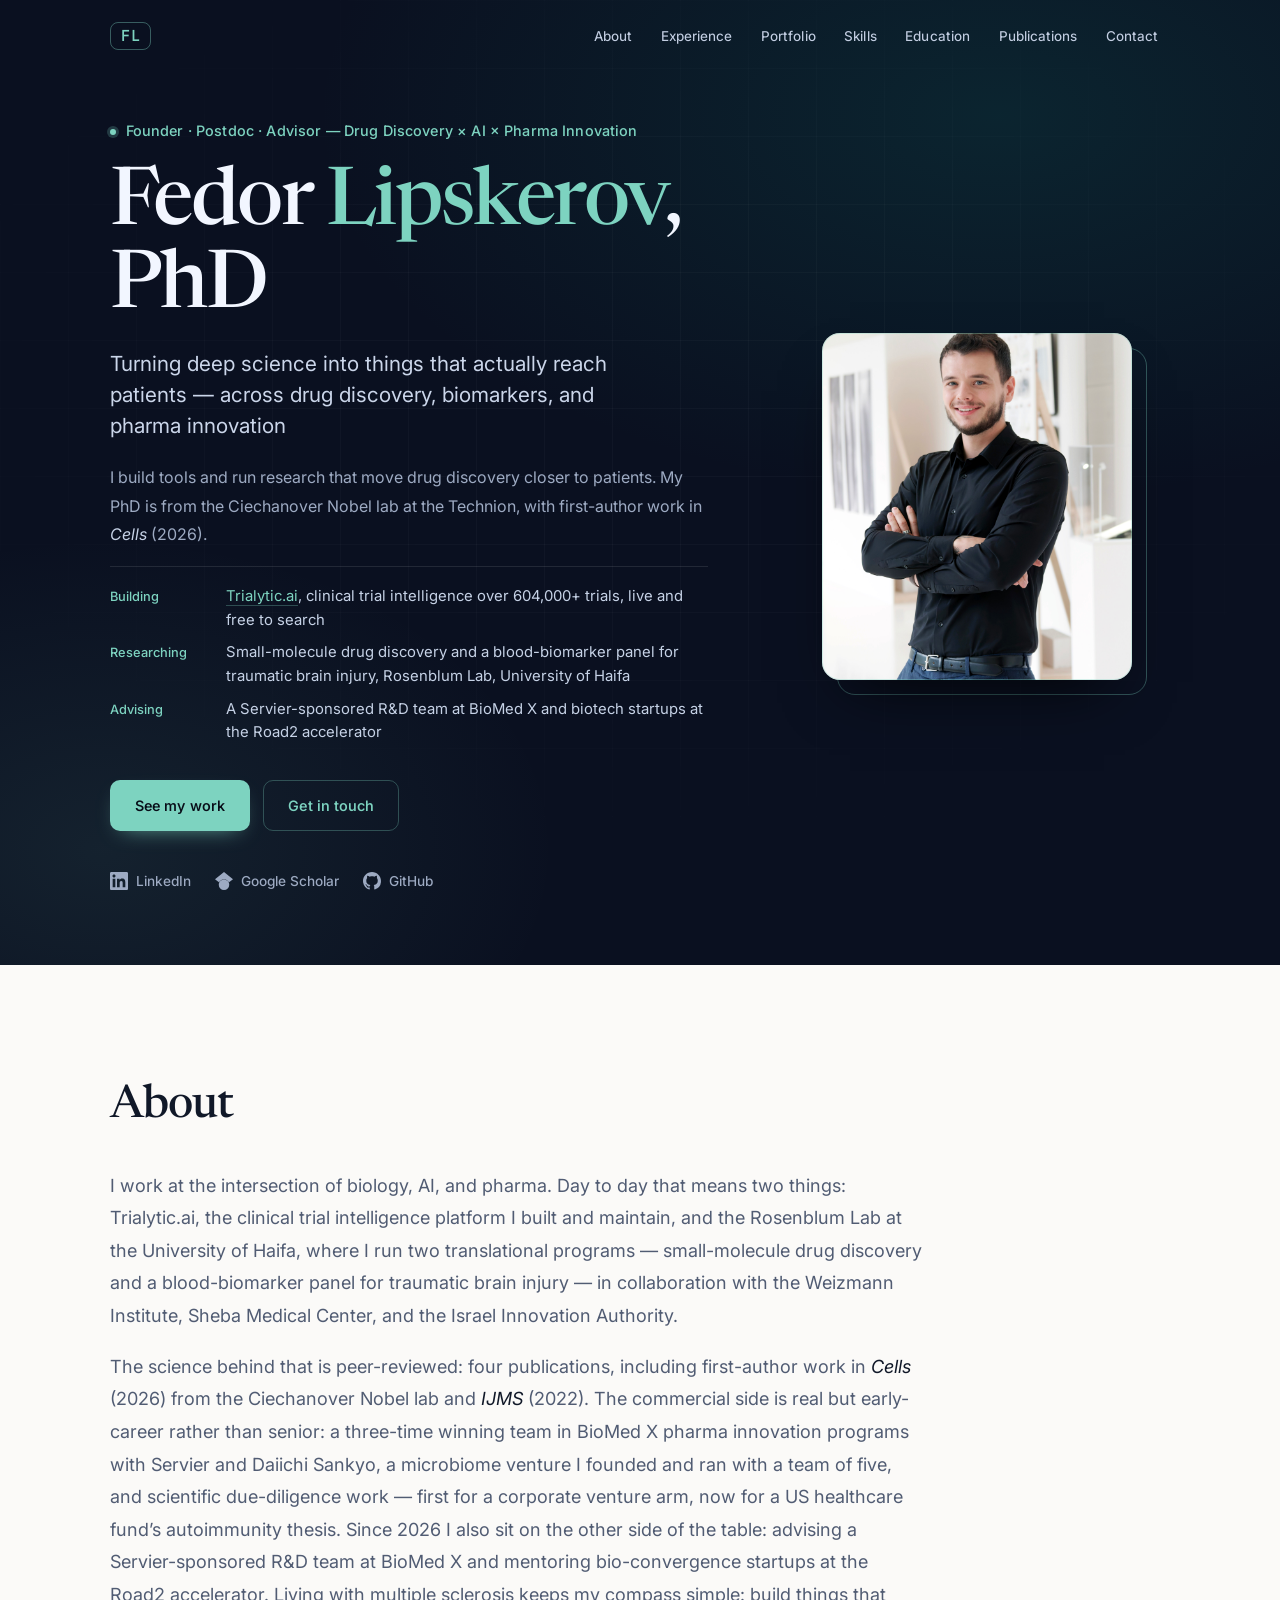
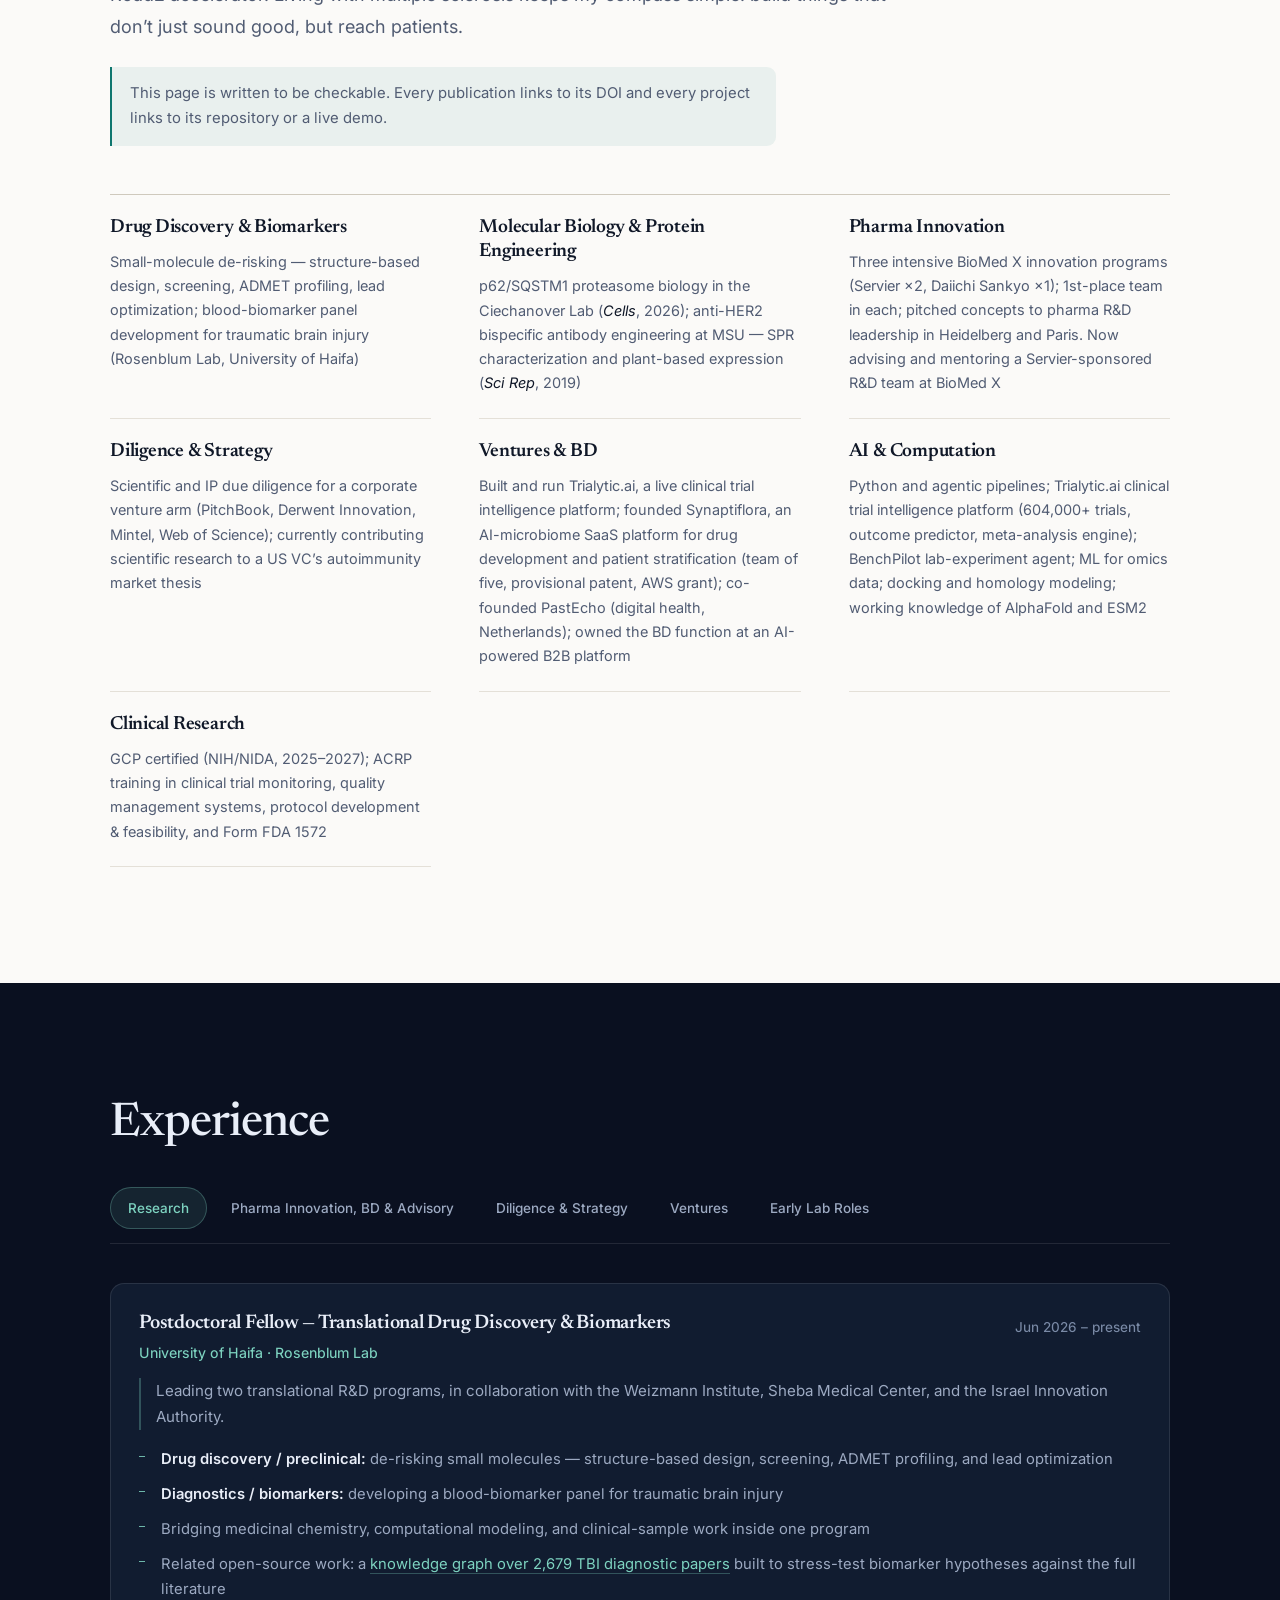
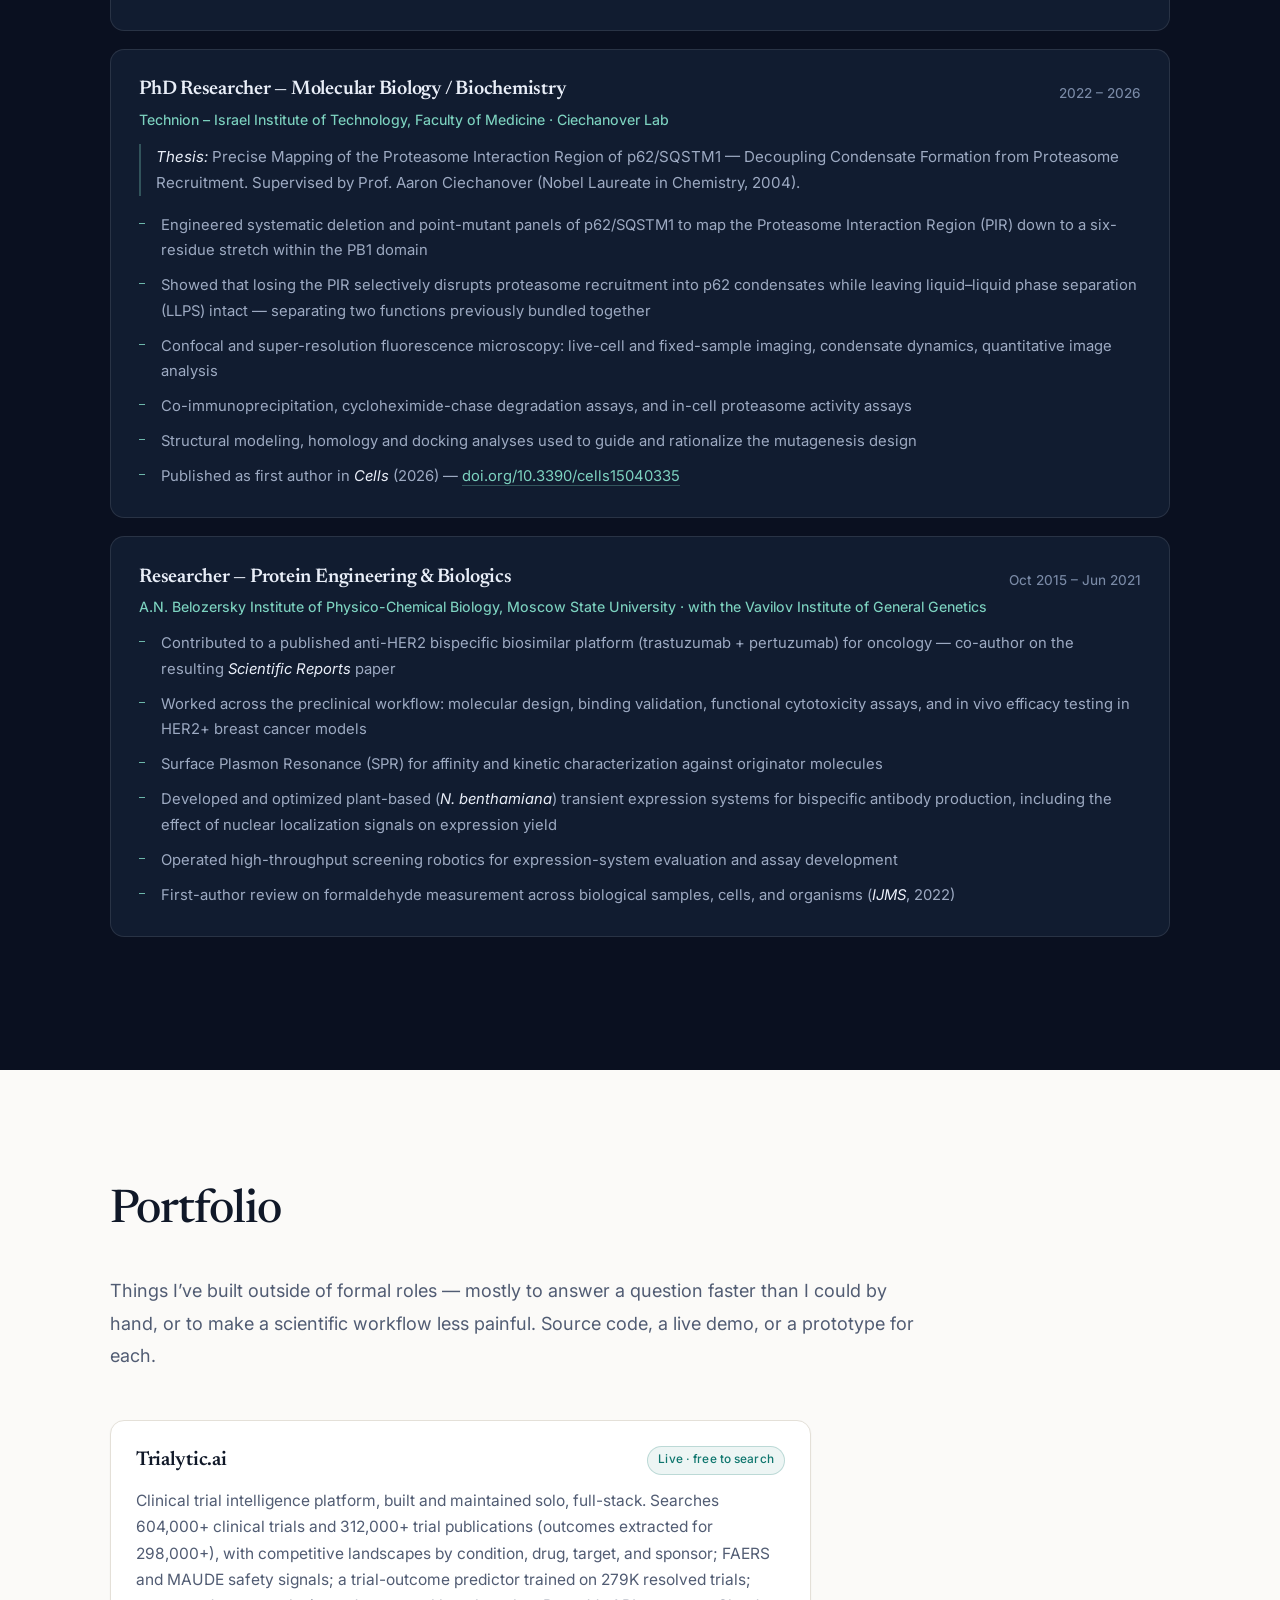
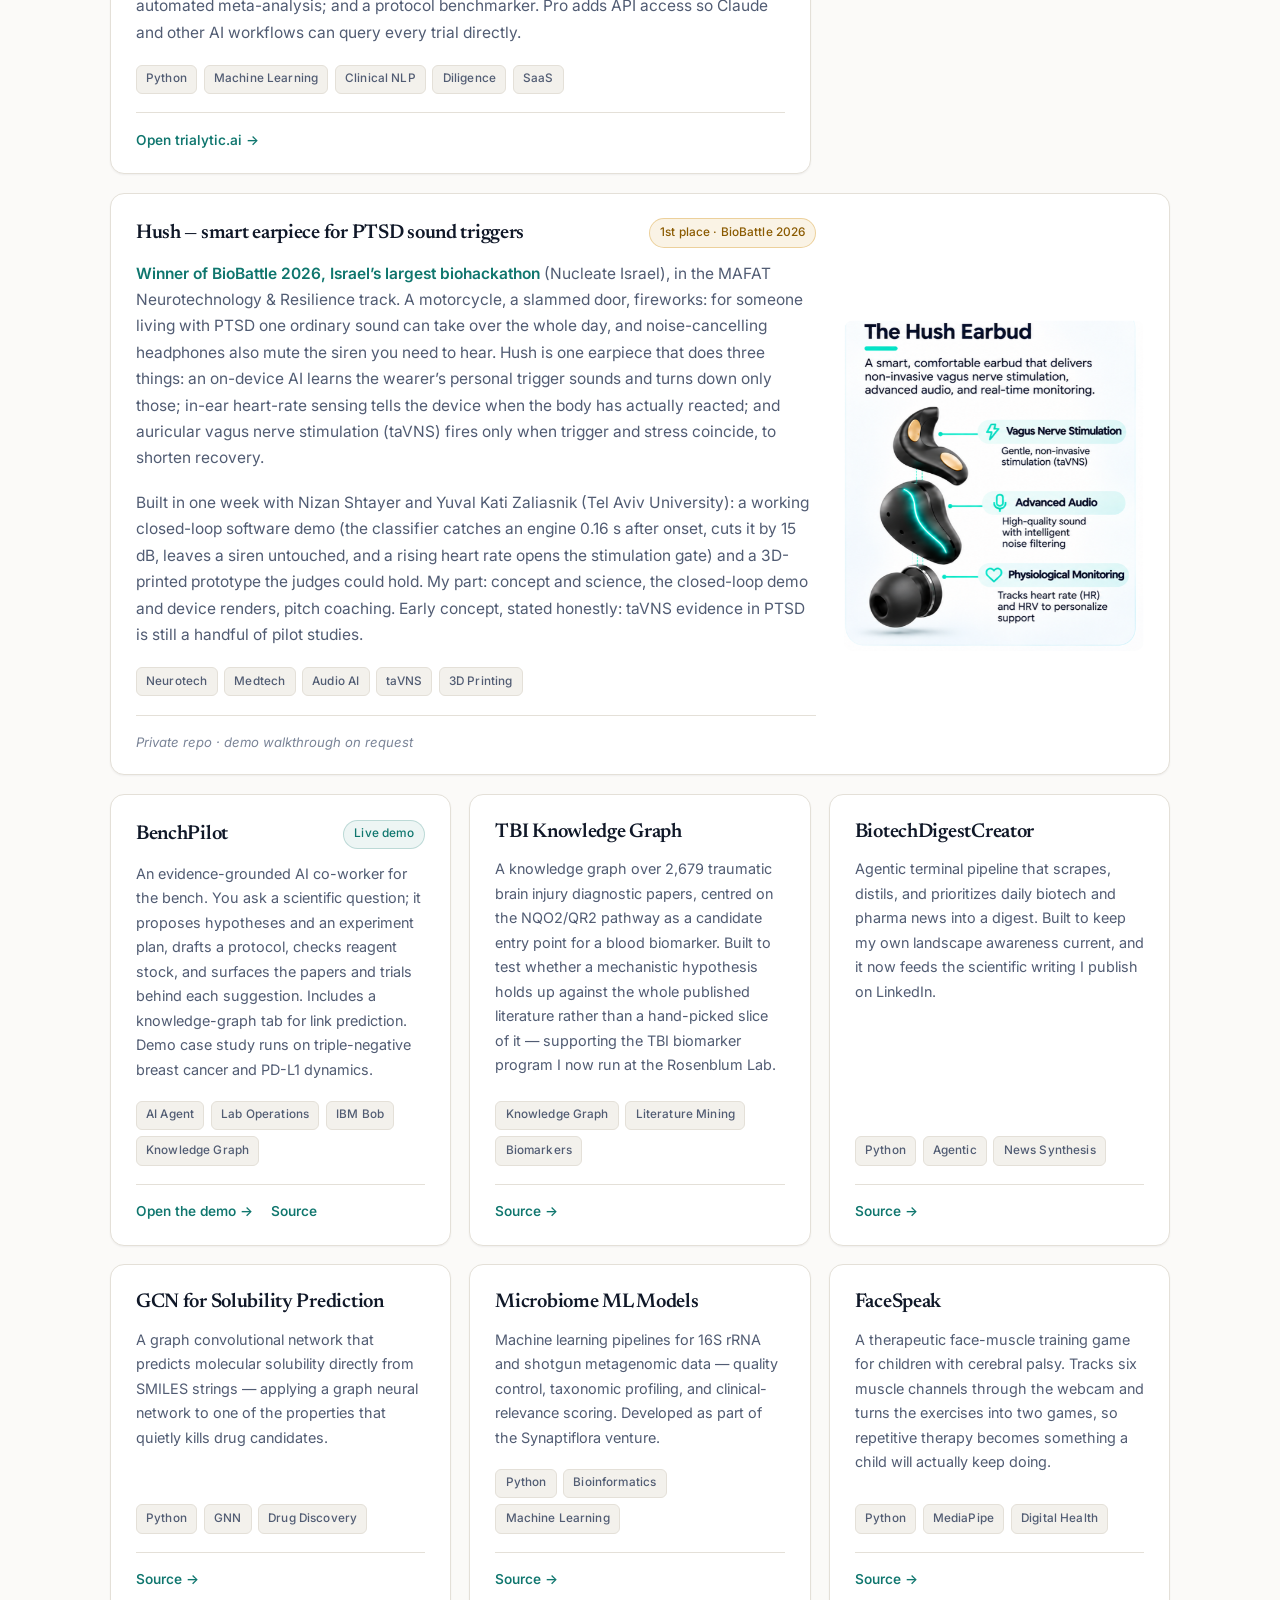
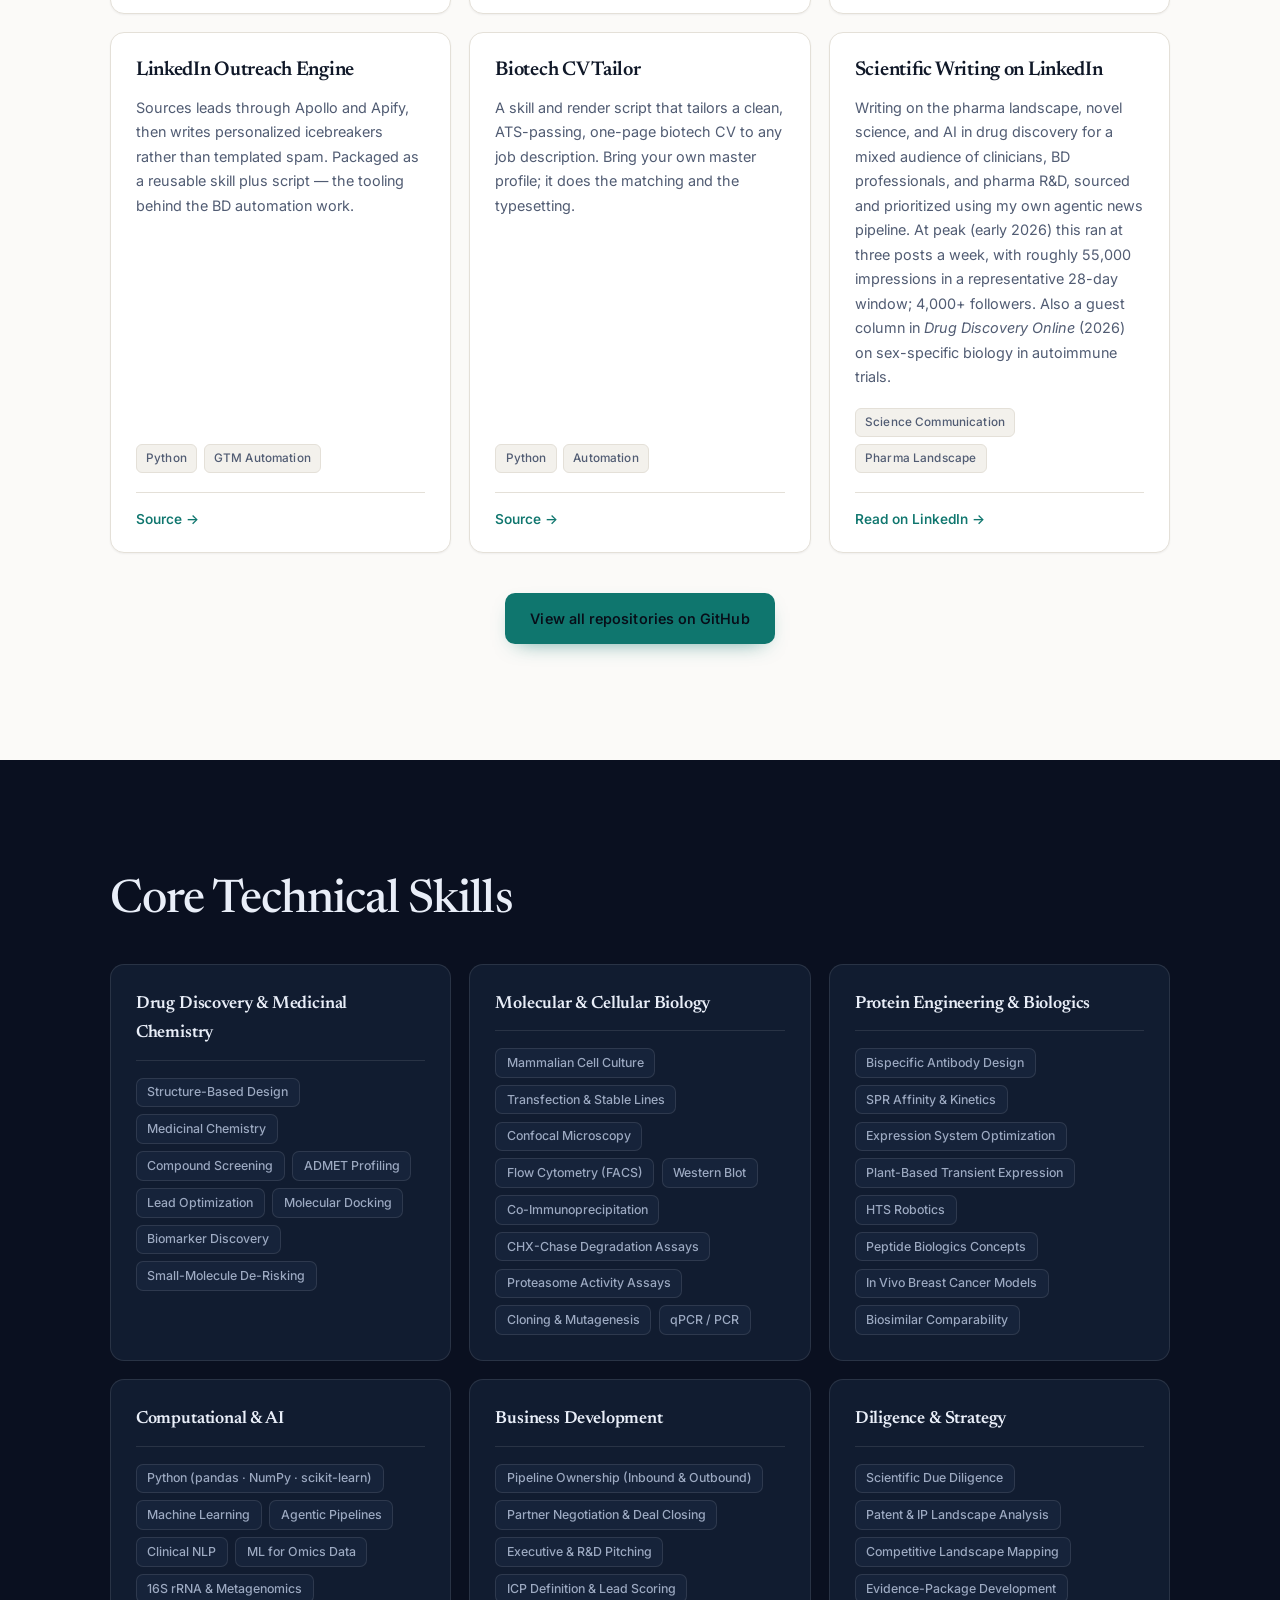
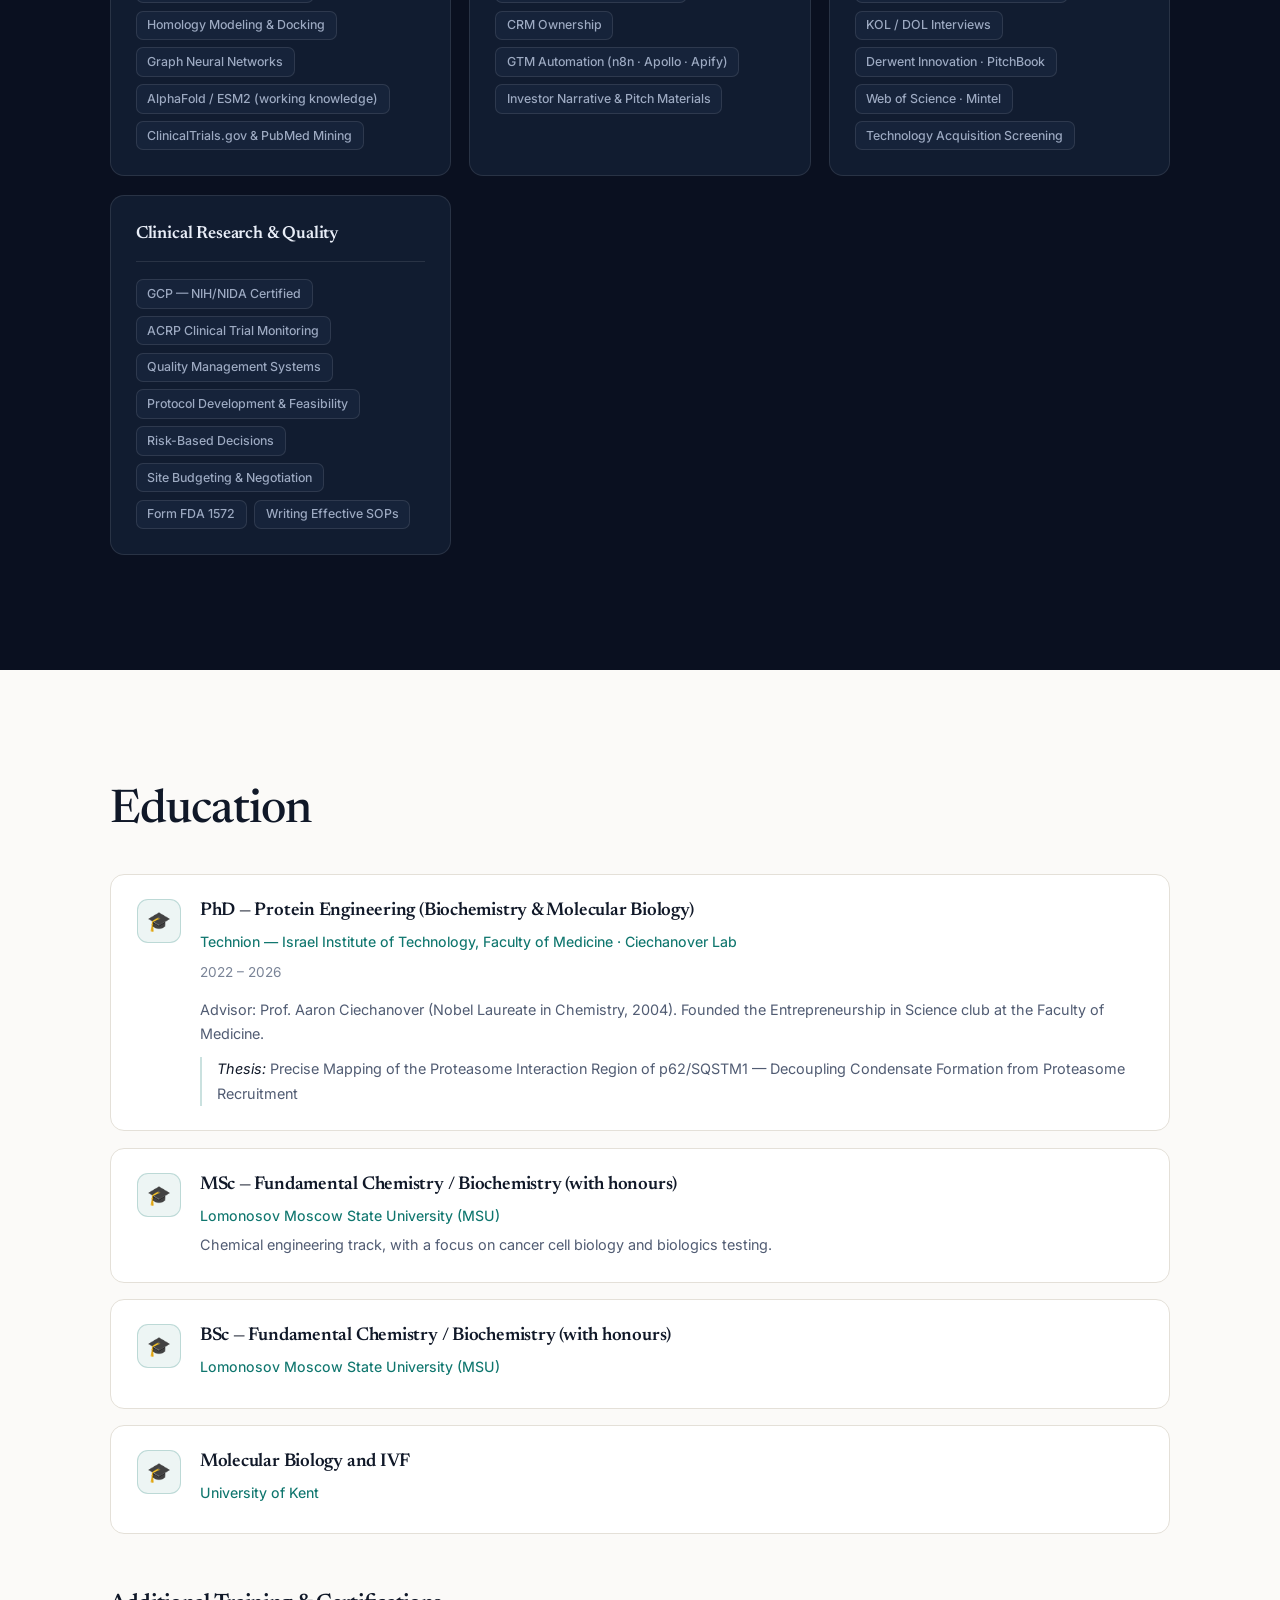
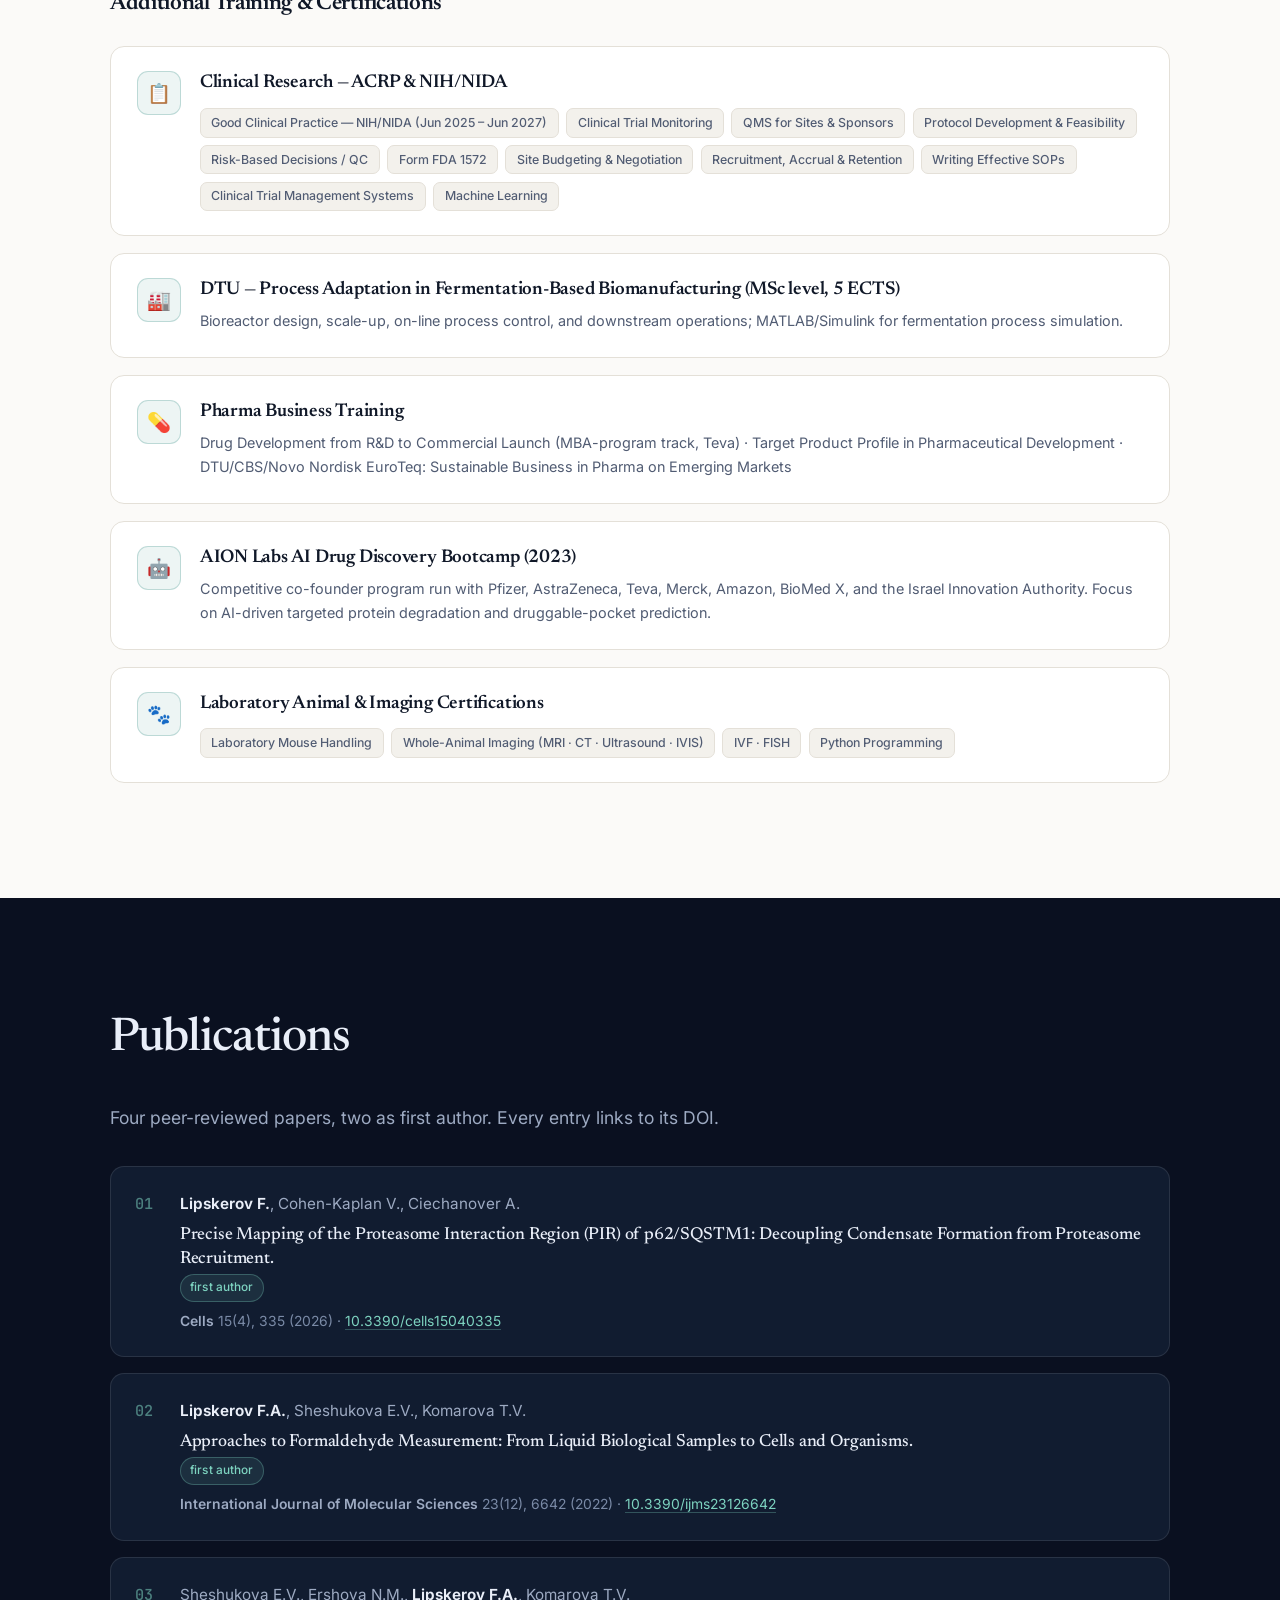
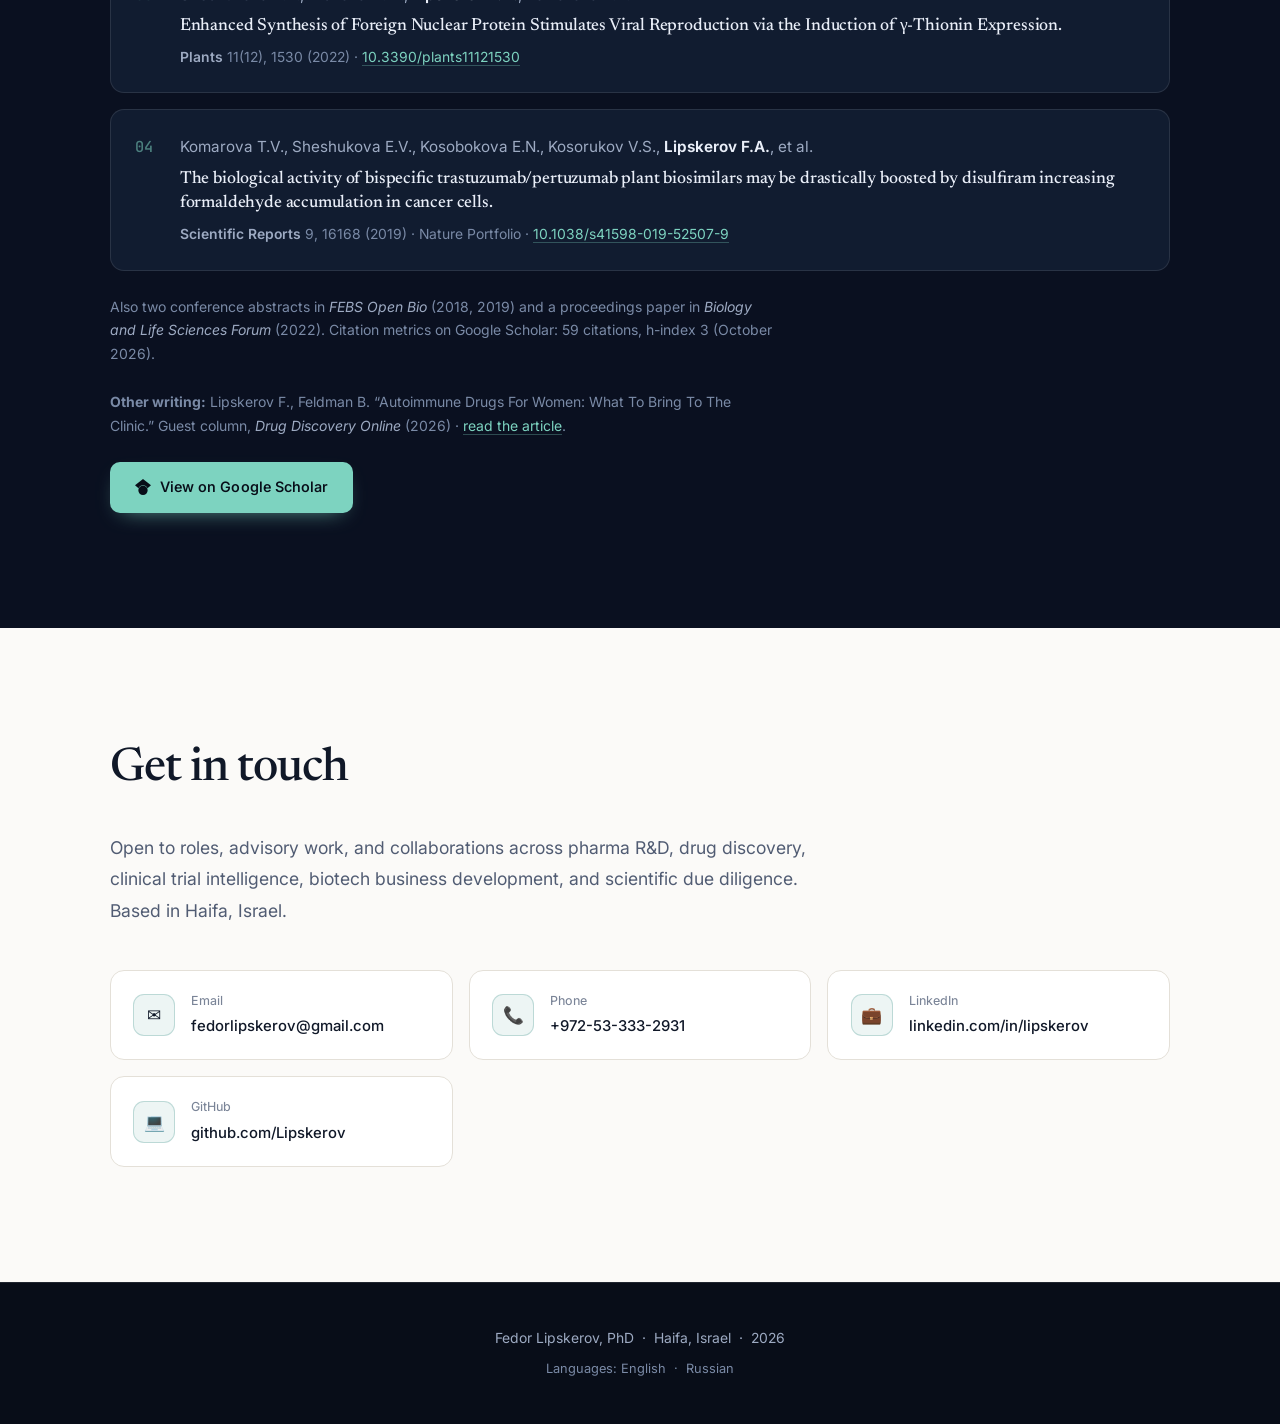
==== commit b5c4a589: "Portfolio: add Hush, BioBattle 2026 winner (PTSD smart earpiece) with earbud render Co-Authored-By: " ====
--- a/index.html
+++ b/index.html
@@ -413,7 +413,7 @@
       <h2 class="section-title">Portfolio</h2>
       <p class="about-lead">
         Things I&rsquo;ve built outside of formal roles &mdash; mostly to answer a question faster than I could by hand,
-        or to make a scientific workflow less painful. Source code or a live demo for each.
+        or to make a scientific workflow less painful. Source code, a live demo, or a prototype for each.
       </p>
 
       <div class="project-grid">
@@ -440,6 +440,44 @@
           <div class="project-links">
             <a href="https://trialytic.ai/" target="_blank" rel="noopener" class="project-link">Open trialytic.ai &rarr;</a>
           </div>
+        </article>
+
+        <article class="project-card featured win fade-up">
+          <div class="project-body">
+            <div class="project-head">
+              <h3 class="project-title">Hush &mdash; smart earpiece for PTSD sound triggers</h3>
+              <span class="project-badge win">1st place &middot; BioBattle 2026</span>
+            </div>
+            <p class="project-desc">
+              <strong class="hl">Winner of BioBattle 2026, Israel&rsquo;s largest biohackathon</strong> (Nucleate Israel), in the
+              MAFAT Neurotechnology &amp; Resilience track. A motorcycle, a slammed door, fireworks: for someone living
+              with PTSD one ordinary sound can take over the whole day, and noise-cancelling headphones also mute the
+              siren you need to hear. Hush is one earpiece that does three things: an on-device AI learns the
+              wearer&rsquo;s personal trigger sounds and turns down only those; in-ear heart-rate sensing tells the
+              device when the body has actually reacted; and auricular vagus nerve stimulation (taVNS) fires only when
+              trigger and stress coincide, to shorten recovery.
+            </p>
+            <p class="project-desc">
+              Built in one week with Nizan Shtayer and Yuval Kati Zaliasnik (Tel Aviv University): a working
+              closed-loop software demo (the classifier catches an engine 0.16 s after onset, cuts it by 15 dB, leaves
+              a siren untouched, and a rising heart rate opens the stimulation gate) and a 3D-printed prototype the
+              judges could hold. My part: concept and science, the closed-loop demo and device renders, pitch coaching.
+              Early concept, stated honestly: taVNS evidence in PTSD is still a handful of pilot studies.
+            </p>
+            <div class="project-tags">
+              <span class="project-tag">Neurotech</span>
+              <span class="project-tag">Medtech</span>
+              <span class="project-tag">Audio AI</span>
+              <span class="project-tag">taVNS</span>
+              <span class="project-tag">3D Printing</span>
+            </div>
+            <div class="project-links">
+              <span class="project-note">Private repo &middot; demo walkthrough on request</span>
+            </div>
+          </div>
+          <figure class="project-media">
+            <img src="hush-earbud.png" alt="Exploded view of the Hush earbud: vagus nerve stimulation electrode, adaptive audio, and heart-rate monitoring in one earpiece" loading="lazy" />
+          </figure>
         </article>
 
         <article class="project-card fade-up">
--- a/style.css
+++ b/style.css
@@ -773,6 +773,8 @@
 
 @media (min-width: 700px) {
   .project-card.featured { grid-column: span 2; }
+  .project-card.win { grid-column: 1 / -1; }
+  .project-card.win .project-desc { max-width: none; }
   .project-card.featured .project-desc { max-width: 70ch; font-size: 0.97rem; }
 }
 
@@ -810,6 +812,45 @@
   color: var(--accent);
   background: var(--accent-soft);
   border-color: var(--accent-line);
+}
+
+.project-badge.win {
+  color: #8a5a00;
+  background: rgba(214, 158, 46, 0.12);
+  border-color: rgba(214, 158, 46, 0.4);
+}
+
+.section-dark .project-badge.win,
+[data-theme="dark"] .project-badge.win {
+  color: #f0c86a;
+  background: rgba(240, 200, 106, 0.10);
+  border-color: rgba(240, 200, 106, 0.35);
+}
+
+.project-card.win {
+  display: flex;
+  flex-direction: row;
+  gap: 1.75rem;
+  align-items: center;
+}
+
+.project-card.win .project-body { flex: 1 1 0; min-width: 0; }
+
+.project-media {
+  flex: 0 0 300px;
+  margin: 0;
+}
+
+.project-media img {
+  display: block;
+  width: 100%;
+  height: auto;
+  border-radius: 10px;
+}
+
+@media (max-width: 700px) {
+  .project-card.win { flex-direction: column; align-items: stretch; }
+  .project-media { flex-basis: auto; max-width: 260px; margin: 0 auto; }
 }
 
 .project-desc {
